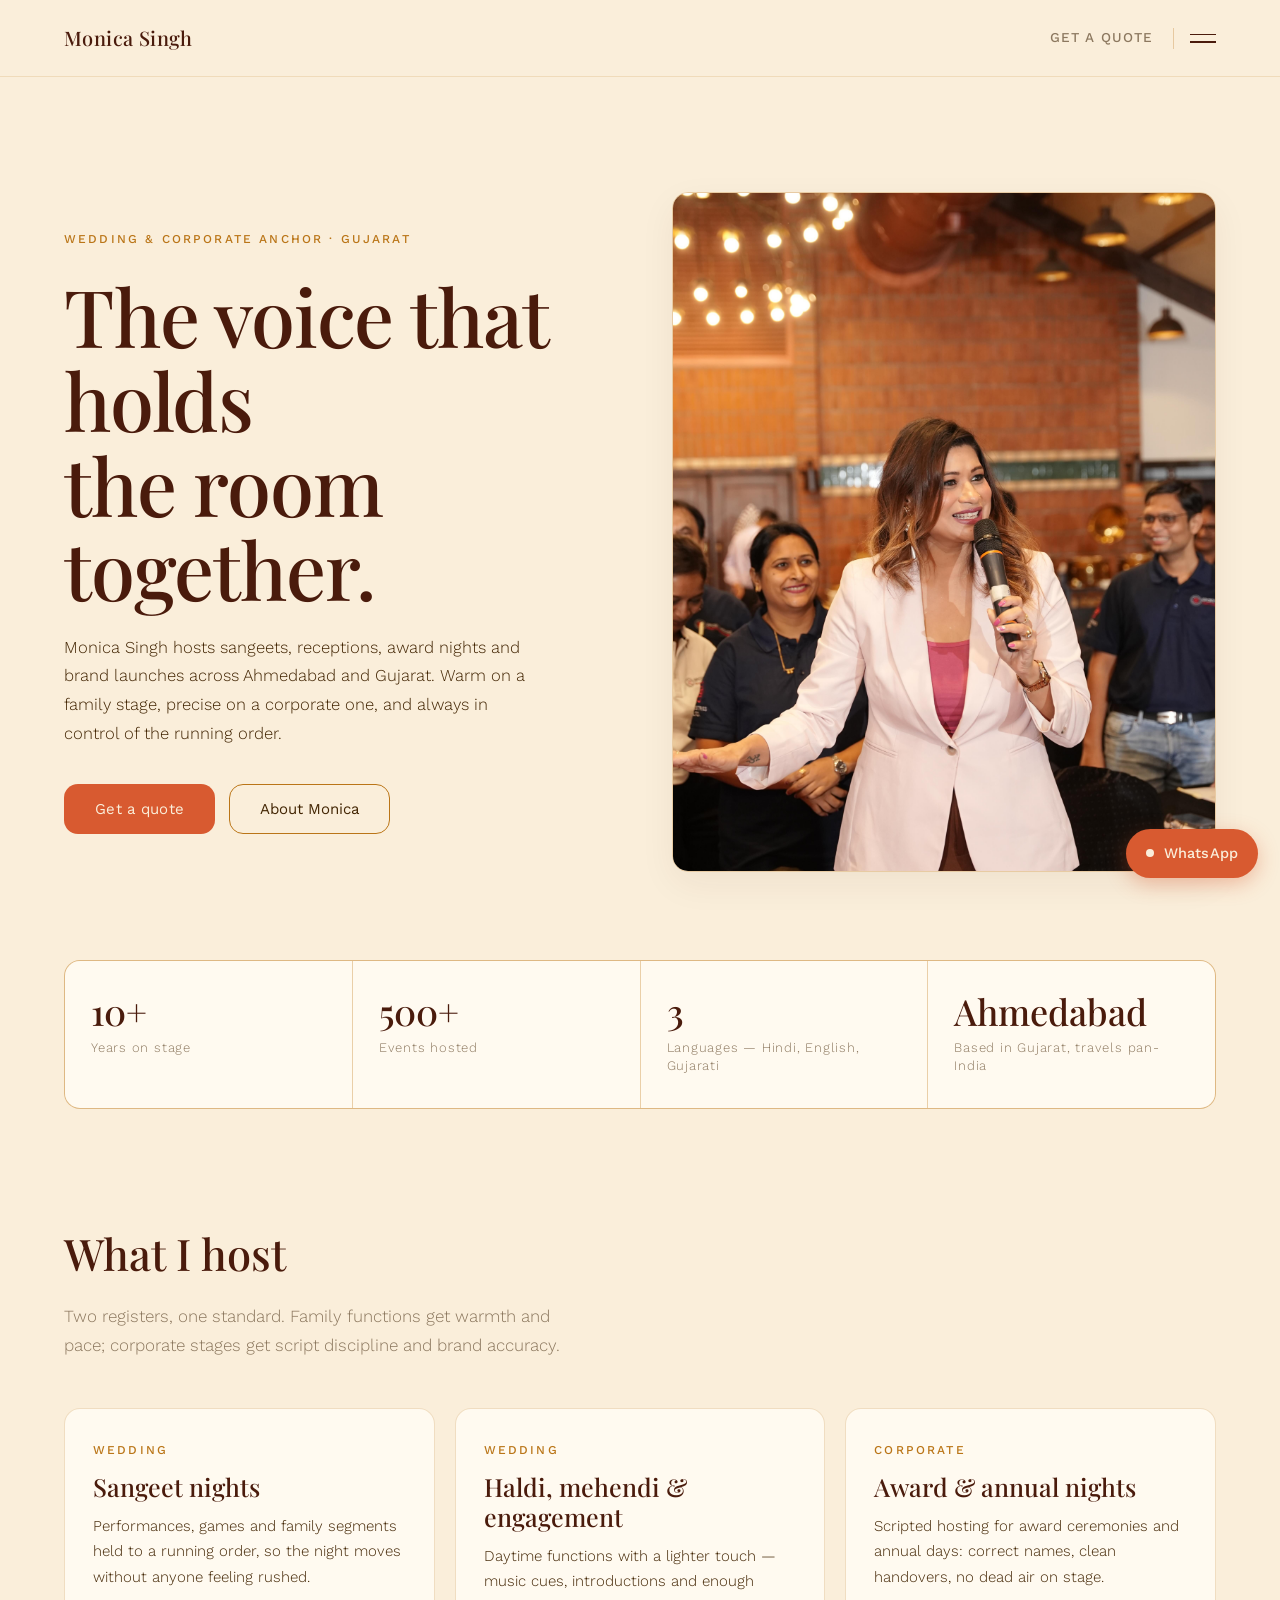
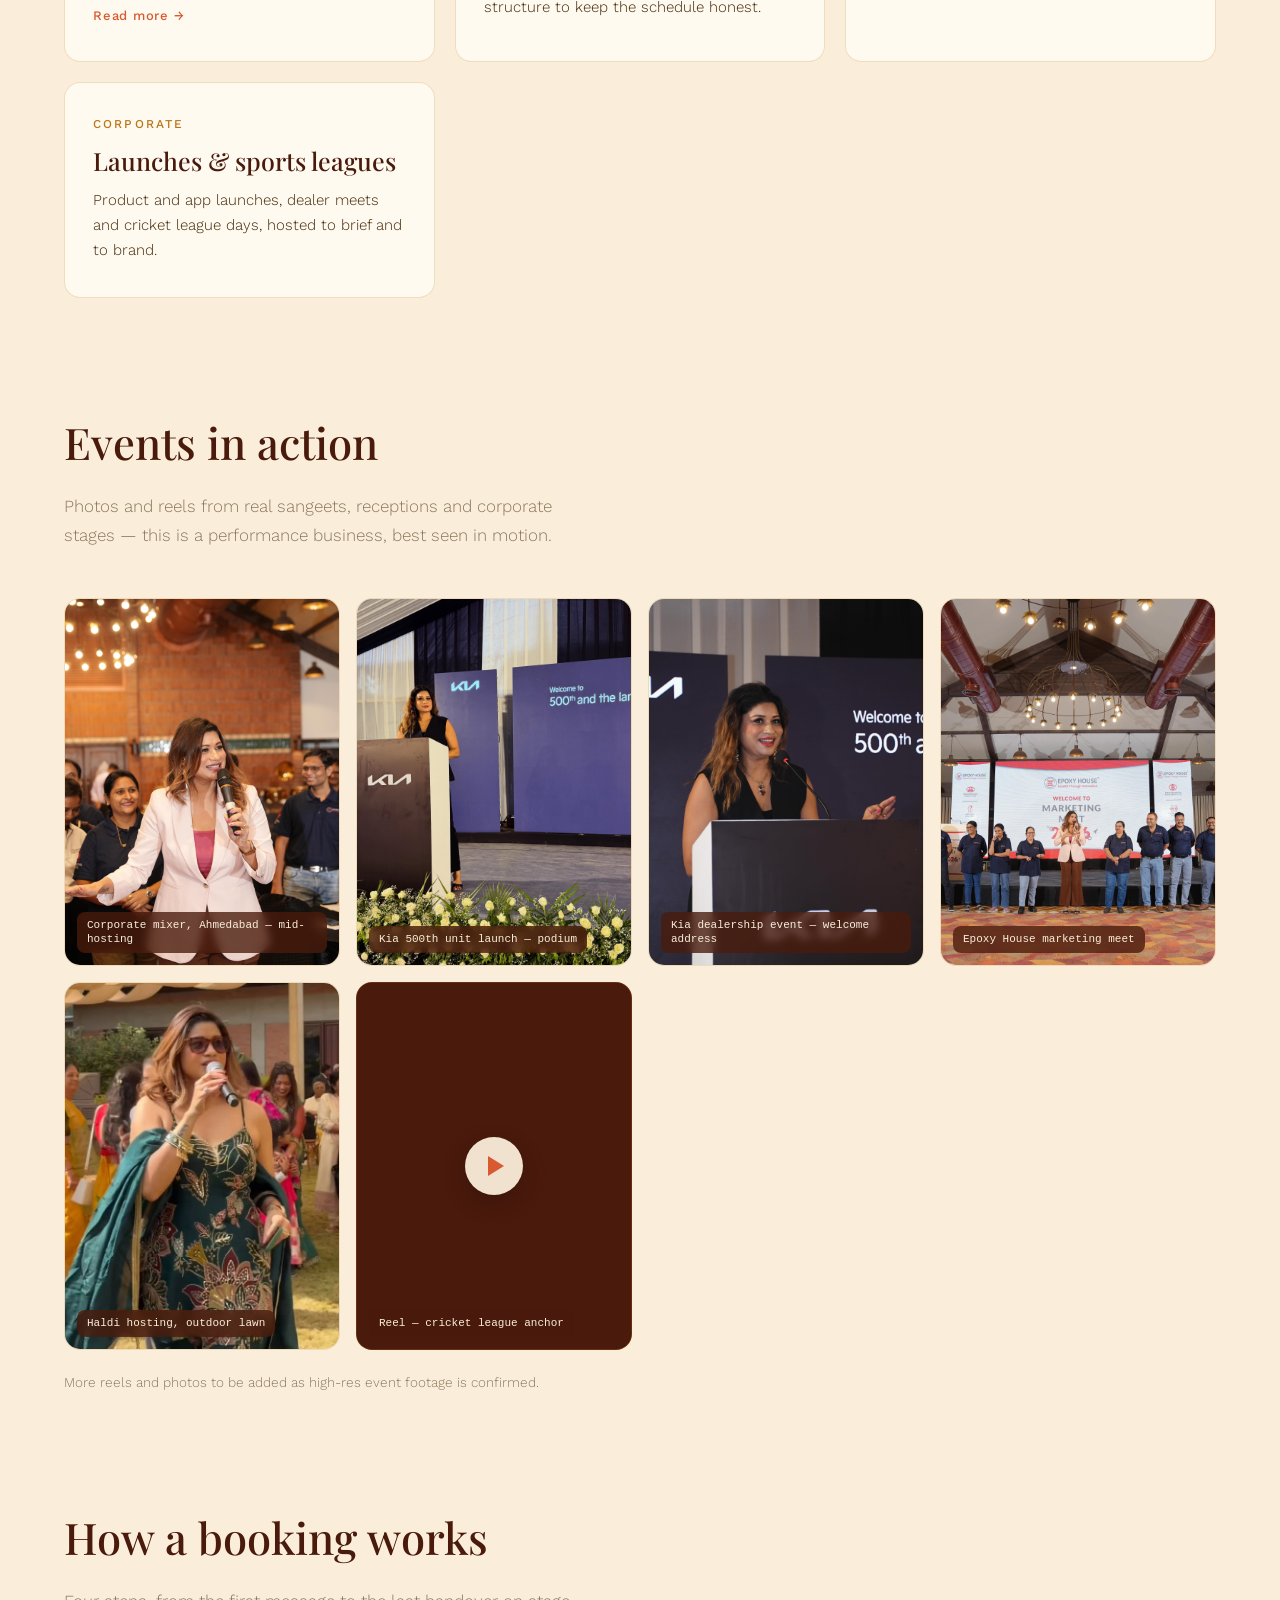
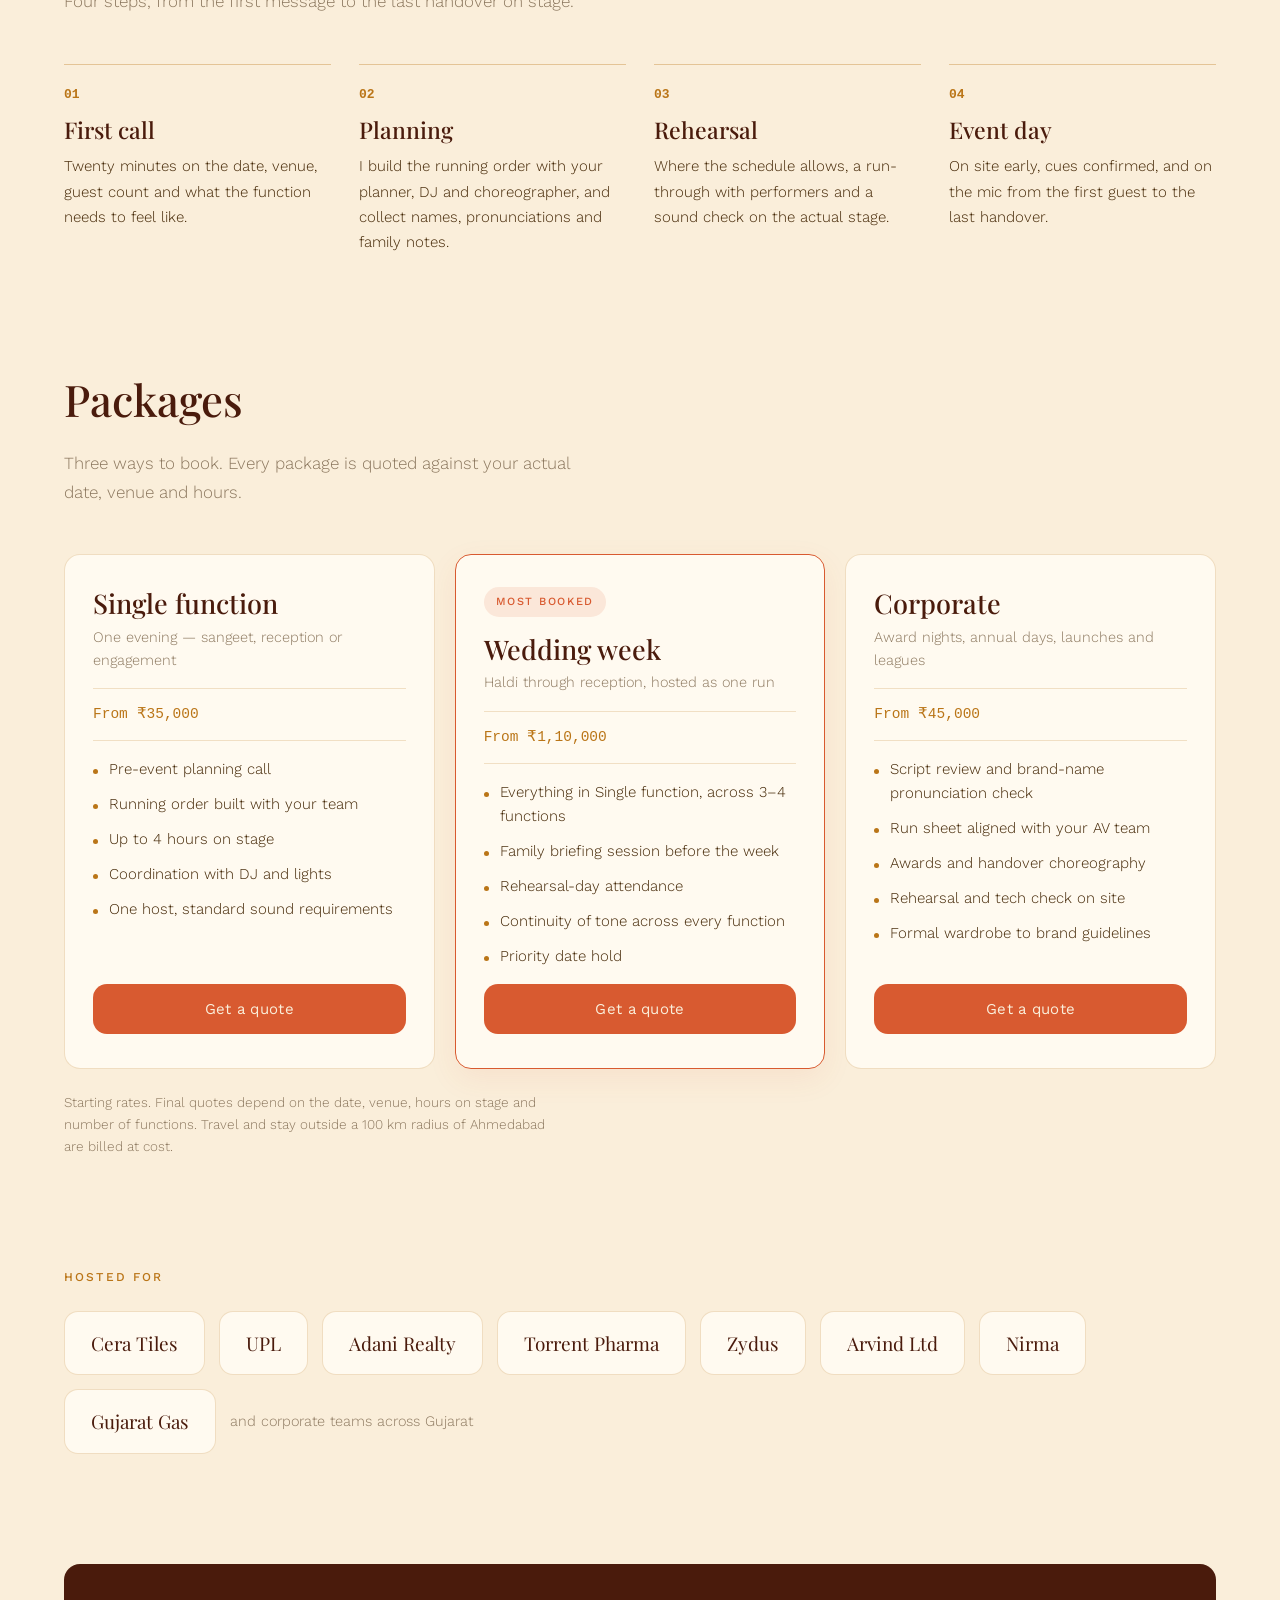
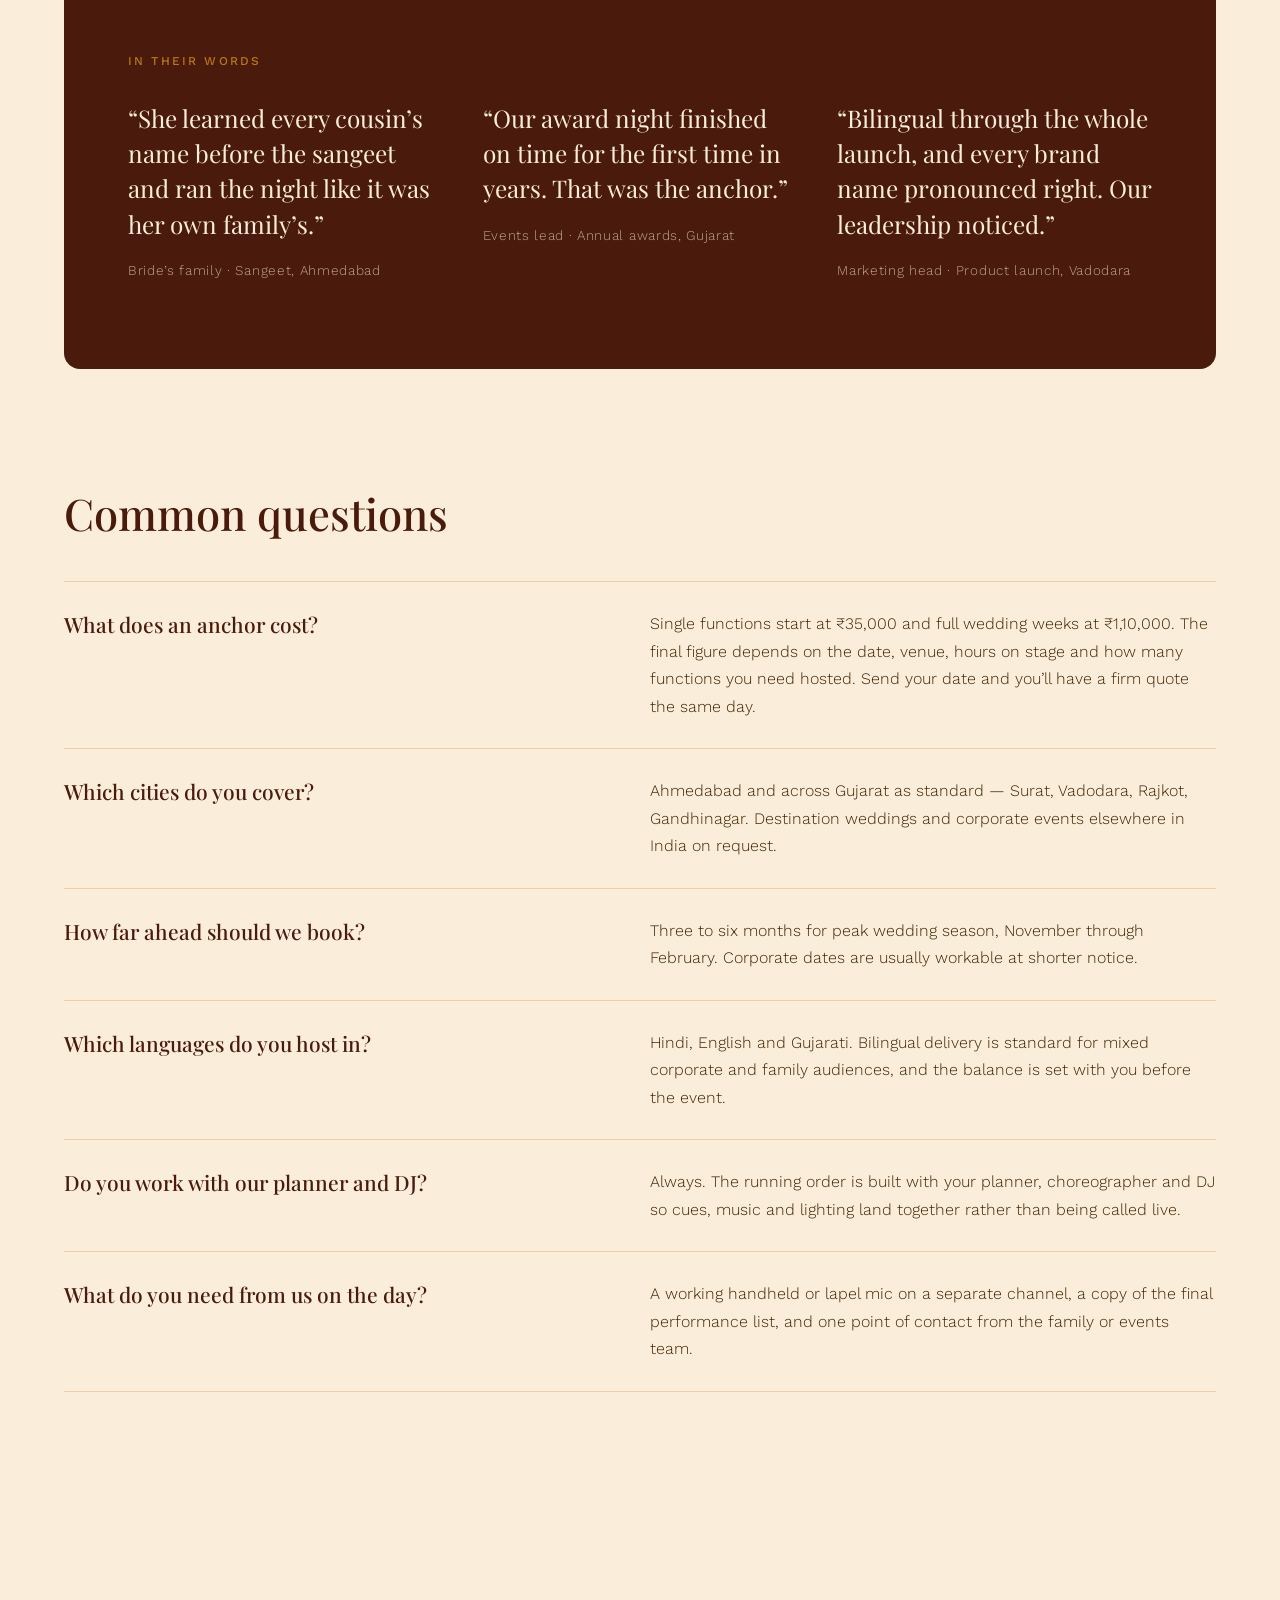
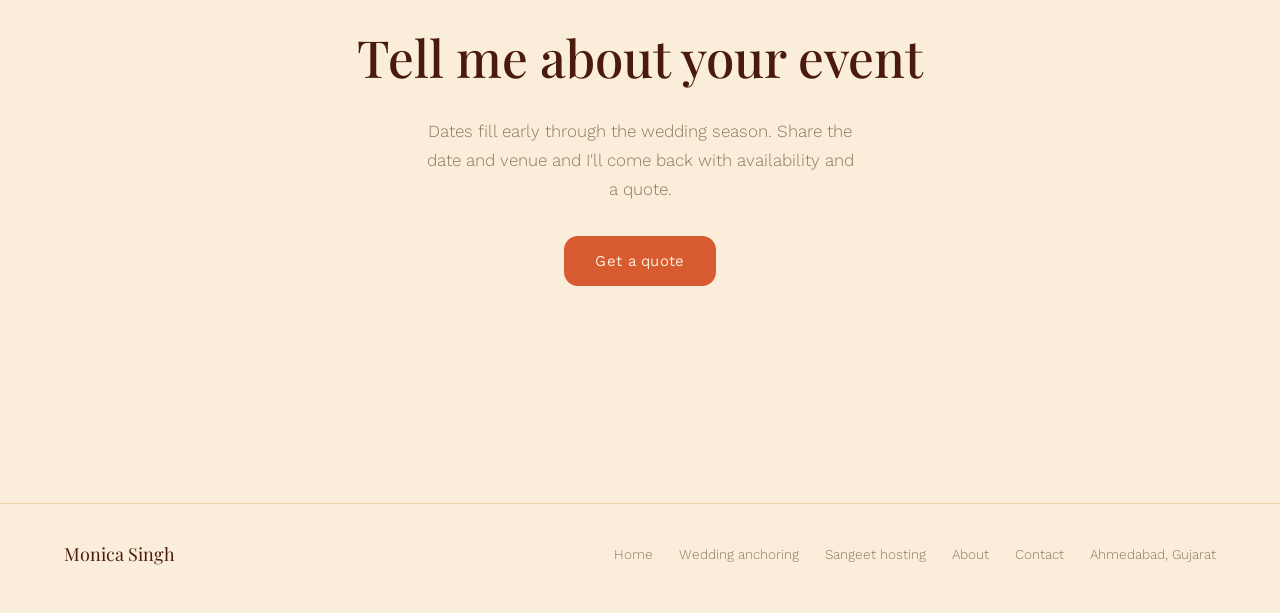
==== index.html @ 29ecf1dc "first commit" ====
<!DOCTYPE html>
<html lang="en">
<head>
  <meta charset="utf-8" />
  <meta name="viewport" content="width=device-width, initial-scale=1" />
  <title>Wedding &amp; Corporate Anchor in Ahmedabad | Monica Singh</title>
  <meta name="description" content="Book Monica Singh, a warm and confident wedding and corporate anchor in Ahmedabad. 10+ years hosting sangeets, award nights and launches across Gujarat." />
  <meta property="og:title" content="Wedding &amp; Corporate Anchor in Ahmedabad | Monica Singh" />
  <meta property="og:description" content="Sangeets, receptions, award nights and brand launches, hosted in Hindi, English and Gujarati across Gujarat." />
  <meta property="og:type" content="website" />

  <!-- Schema.org LocalBusiness JSON-LD -->
  <script type="application/ld+json">
  {
    "@context": "https://schema.org",
    "@type": "LocalBusiness",
    "name": "Monica Singh — Anchor & Emcee",
    "description": "Wedding and corporate anchor based in Ahmedabad, hosting sangeets, receptions, award nights and brand launches across Gujarat.",
    "address": {
      "@type": "PostalAddress",
      "addressLocality": "Ahmedabad",
      "addressRegion": "Gujarat",
      "addressCountry": "IN"
    },
    "areaServed": ["Ahmedabad", "Gujarat", "India"],
    "telephone": "+91-XXXXX-XXXXX",
    "email": "hello@monicasingh.in",
    "knowsLanguage": ["Hindi", "English", "Gujarati"],
    "priceRange": "₹₹"
  }
  </script>

  <!-- Google Fonts -->
  <link rel="preconnect" href="https://fonts.googleapis.com" />
  <link rel="preconnect" href="https://fonts.gstatic.com" crossorigin />
  <link href="https://fonts.googleapis.com/css2?family=Playfair+Display:ital,wght@0,400;0,500;0,600;1,400&family=Work+Sans:wght@300;400;500;600&display=swap" rel="stylesheet" />

  <!-- Stylesheet -->
  <link rel="stylesheet" href="css/style.css" />
</head>
<body>

  <!-- Sticky Header -->
  <header class="site-header" id="site-header">
    <div class="site-logo" data-navigate="home" id="nav-logo">Monica Singh</div>
    <div class="header-right">
      <div class="header-quote-btn" data-navigate="contact" id="nav-quote-btn">Get a quote</div>
      <button class="menu-toggle-btn" id="menu-toggle-btn" aria-label="Open Navigation Menu">
        <span class="menu-toggle-bar"></span>
        <span class="menu-toggle-bar"></span>
      </button>
    </div>
  </header>

  <!-- Fullscreen Navigation Menu Overlay -->
  <div class="fullscreen-menu hidden" id="fullscreen-menu" role="dialog" aria-modal="true" aria-label="Site Navigation">
    <div class="menu-top-bar">
      <div class="menu-brand">Monica Singh</div>
      <button class="menu-close-btn" id="menu-close-btn" aria-label="Close menu">Close ✕</button>
    </div>
    <nav class="menu-nav-links">
      <div class="menu-nav-item active" data-page="home" data-navigate="home" id="menu-item-home">Home</div>
      <div class="menu-nav-item" data-page="wedding" data-navigate="wedding" id="menu-item-wedding">Wedding anchoring</div>
      <div class="menu-nav-item" data-page="sangeet" data-navigate="sangeet" id="menu-item-sangeet">Sangeet hosting</div>
      <div class="menu-nav-item" data-page="about" data-navigate="about" id="menu-item-about">About</div>
      <div class="menu-nav-item" data-page="contact" data-navigate="contact" id="menu-item-contact">Get a quote</div>
    </nav>
    <div class="menu-footer-meta">
      <div>Ahmedabad, Gujarat</div>
      <div>hello@monicasingh.in</div>
      <div>+91 XXXXX XXXXX</div>
      <div>Instagram</div>
    </div>
  </div>

  <!-- MAIN VIEWS -->
  <div id="main-content">

    <!-- 1. HOME VIEW -->
    <div class="view-section active" id="view-home">
      <main>
        <!-- Hero Section -->
        <section class="hero-section">
          <div class="anim-fadeUp">
            <span class="kicker" style="margin-bottom: 24px;">Wedding &amp; corporate anchor · Gujarat</span>
            <h1 class="hero-heading">The voice that holds<br />the room together.</h1>
            <p class="hero-desc">Monica Singh hosts sangeets, receptions, award nights and brand launches across Ahmedabad and Gujarat. Warm on a family stage, precise on a corporate one, and always in control of the running order.</p>
            <div style="display: flex; flex-wrap: wrap; gap: 14px;">
              <button class="btn-primary" data-navigate="contact" id="hero-cta-quote">Get a quote</button>
              <button class="btn-secondary" data-navigate="about" id="hero-cta-about">About Monica</button>
            </div>
          </div>
          <div class="hero-image-wrapper">
            <img src="assets/hero-monica.jpg" alt="Monica Singh hosting a corporate event, microphone in hand" loading="eager" />
          </div>
        </section>

        <!-- Stats Grid -->
        <section class="stats-container" aria-label="Key Achievements">
          <div class="stat-box">
            <div class="stat-value">10+</div>
            <div class="stat-label">Years on stage</div>
          </div>
          <div class="stat-box">
            <div class="stat-value">500+</div>
            <div class="stat-label">Events hosted</div>
          </div>
          <div class="stat-box">
            <div class="stat-value">3</div>
            <div class="stat-label">Languages — Hindi, English, Gujarati</div>
          </div>
          <div class="stat-box">
            <div class="stat-value">Ahmedabad</div>
            <div class="stat-label">Based in Gujarat, travels pan-India</div>
          </div>
        </section>

        <!-- What I Host Section -->
        <section class="content-section">
          <h2 class="section-title">What I host</h2>
          <p class="section-subtitle">Two registers, one standard. Family functions get warmth and pace; corporate stages get script discipline and brand accuracy.</p>
          <div class="cards-grid">
            <div class="service-card">
              <span class="kicker">Wedding</span>
              <div class="service-card-title">Sangeet nights</div>
              <div class="service-card-body">Performances, games and family segments held to a running order, so the night moves without anyone feeling rushed.</div>
              <div class="service-readmore" data-navigate="sangeet">Read more →</div>
            </div>
            <div class="service-card">
              <span class="kicker">Wedding</span>
              <div class="service-card-title">Haldi, mehendi &amp; engagement</div>
              <div class="service-card-body">Daytime functions with a lighter touch — music cues, introductions and enough structure to keep the schedule honest.</div>
            </div>
            <div class="service-card">
              <span class="kicker">Corporate</span>
              <div class="service-card-title">Award &amp; annual nights</div>
              <div class="service-card-body">Scripted hosting for award ceremonies and annual days: correct names, clean handovers, no dead air on stage.</div>
            </div>
            <div class="service-card">
              <span class="kicker">Corporate</span>
              <div class="service-card-title">Launches &amp; sports leagues</div>
              <div class="service-card-body">Product and app launches, dealer meets and cricket league days, hosted to brief and to brand.</div>
            </div>
          </div>
        </section>

        <!-- Events in Action (Media Grid) -->
        <section class="content-section" style="padding-top: 0;">
          <h2 class="section-title">Events in action</h2>
          <p class="section-subtitle">Photos and reels from real sangeets, receptions and corporate stages — this is a performance business, best seen in motion.</p>
          <div class="media-grid">
            <div class="media-card">
              <img src="assets/hero-monica.jpg" alt="Corporate mixer, Ahmedabad — mid-hosting" loading="lazy" />
              <div class="media-caption-badge">
                <span class="caption-tag">Corporate mixer, Ahmedabad — mid-hosting</span>
              </div>
            </div>
            <div class="media-card">
              <img src="assets/kia-launch-podium.jpg" alt="Kia 500th unit launch — hosting from the podium" loading="lazy" />
              <div class="media-caption-badge">
                <span class="caption-tag">Kia 500th unit launch — podium</span>
              </div>
            </div>
            <div class="media-card">
              <img src="assets/kia-launch-closeup.jpg" alt="Kia dealership event — welcome address" loading="lazy" />
              <div class="media-caption-badge">
                <span class="caption-tag">Kia dealership event — welcome address</span>
              </div>
            </div>
            <div class="media-card">
              <img src="assets/haldi-mehendi-outdoor.jpg" alt="Epoxy House marketing meet — stage hosting" loading="lazy" />
              <div class="media-caption-badge">
                <span class="caption-tag">Epoxy House marketing meet</span>
              </div>
            </div>
            <div class="media-card">
              <img src="assets/corporate-marketing-meet.jpg" alt="Haldi hosting, outdoor lawn function" loading="lazy" />
              <div class="media-caption-badge">
                <span class="caption-tag">Haldi hosting, outdoor lawn</span>
              </div>
            </div>
            <!-- Video Reel Card -->
            <div class="video-card-container">
              <video class="video-player" playsinline preload="metadata" loop>
                <source src="assets/sports-anchor-reel.mp4" type="video/mp4" />
              </video>
              <div class="video-play-overlay" title="Play Video Reel">
                <div class="video-play-btn">
                  <div class="video-play-icon"></div>
                </div>
              </div>
              <div class="media-caption-badge">
                <span class="caption-tag">Reel — cricket league anchor</span>
              </div>
            </div>
          </div>
          <div style="margin-top: 22px; font-size: 13.5px; line-height: 1.6; color: var(--text-muted);">More reels and photos to be added as high-res event footage is confirmed.</div>
        </section>

        <!-- How a Booking Works -->
        <section class="content-section" style="padding-top: 0;">
          <h2 class="section-title">How a booking works</h2>
          <p class="section-subtitle">Four steps, from the first message to the last handover on stage.</p>
          <div class="process-grid">
            <div class="process-item">
              <div class="process-num">01</div>
              <div class="process-title">First call</div>
              <div class="process-desc">Twenty minutes on the date, venue, guest count and what the function needs to feel like.</div>
            </div>
            <div class="process-item">
              <div class="process-num">02</div>
              <div class="process-title">Planning</div>
              <div class="process-desc">I build the running order with your planner, DJ and choreographer, and collect names, pronunciations and family notes.</div>
            </div>
            <div class="process-item">
              <div class="process-num">03</div>
              <div class="process-title">Rehearsal</div>
              <div class="process-desc">Where the schedule allows, a run-through with performers and a sound check on the actual stage.</div>
            </div>
            <div class="process-item">
              <div class="process-num">04</div>
              <div class="process-title">Event day</div>
              <div class="process-desc">On site early, cues confirmed, and on the mic from the first guest to the last handover.</div>
            </div>
          </div>
        </section>

        <!-- Packages -->
        <section class="content-section" style="padding-top: 0;">
          <h2 class="section-title">Packages</h2>
          <p class="section-subtitle">Three ways to book. Every package is quoted against your actual date, venue and hours.</p>
          <div class="packages-grid">
            <!-- Package 1 -->
            <div class="package-card">
              <div>
                <div class="package-name">Single function</div>
                <div class="package-for">One evening — sangeet, reception or engagement</div>
              </div>
              <div class="package-price">From ₹35,000</div>
              <div class="package-items-list">
                <div class="package-item-row"><span class="package-dot"></span><span>Pre-event planning call</span></div>
                <div class="package-item-row"><span class="package-dot"></span><span>Running order built with your team</span></div>
                <div class="package-item-row"><span class="package-dot"></span><span>Up to 4 hours on stage</span></div>
                <div class="package-item-row"><span class="package-dot"></span><span>Coordination with DJ and lights</span></div>
                <div class="package-item-row"><span class="package-dot"></span><span>One host, standard sound requirements</span></div>
              </div>
              <button class="btn-primary" data-navigate="contact" style="width: 100%;">Get a quote</button>
            </div>

            <!-- Package 2 (Featured) -->
            <div class="package-card featured-card">
              <span class="featured-badge">Most booked</span>
              <div>
                <div class="package-name">Wedding week</div>
                <div class="package-for">Haldi through reception, hosted as one run</div>
              </div>
              <div class="package-price">From ₹1,10,000</div>
              <div class="package-items-list">
                <div class="package-item-row"><span class="package-dot"></span><span>Everything in Single function, across 3–4 functions</span></div>
                <div class="package-item-row"><span class="package-dot"></span><span>Family briefing session before the week</span></div>
                <div class="package-item-row"><span class="package-dot"></span><span>Rehearsal-day attendance</span></div>
                <div class="package-item-row"><span class="package-dot"></span><span>Continuity of tone across every function</span></div>
                <div class="package-item-row"><span class="package-dot"></span><span>Priority date hold</span></div>
              </div>
              <button class="btn-primary" data-navigate="contact" style="width: 100%;">Get a quote</button>
            </div>

            <!-- Package 3 -->
            <div class="package-card">
              <div>
                <div class="package-name">Corporate</div>
                <div class="package-for">Award nights, annual days, launches and leagues</div>
              </div>
              <div class="package-price">From ₹45,000</div>
              <div class="package-items-list">
                <div class="package-item-row"><span class="package-dot"></span><span>Script review and brand-name pronunciation check</span></div>
                <div class="package-item-row"><span class="package-dot"></span><span>Run sheet aligned with your AV team</span></div>
                <div class="package-item-row"><span class="package-dot"></span><span>Awards and handover choreography</span></div>
                <div class="package-item-row"><span class="package-dot"></span><span>Rehearsal and tech check on site</span></div>
                <div class="package-item-row"><span class="package-dot"></span><span>Formal wardrobe to brand guidelines</span></div>
              </div>
              <button class="btn-primary" data-navigate="contact" style="width: 100%;">Get a quote</button>
            </div>
          </div>
          <div class="package-footer-note">Starting rates. Final quotes depend on the date, venue, hours on stage and number of functions. Travel and stay outside a 100 km radius of Ahmedabad are billed at cost.</div>
        </section>

        <!-- Hosted For Chips -->
        <section class="content-section" style="padding-top: 0;">
          <span class="kicker" style="margin-bottom: 24px;">Hosted for</span>
          <div class="clients-wrapper">
            <div class="client-chip">Cera Tiles</div>
            <div class="client-chip">UPL</div>
            <div class="client-chip">Adani Realty</div>
            <div class="client-chip">Torrent Pharma</div>
            <div class="client-chip">Zydus</div>
            <div class="client-chip">Arvind Ltd</div>
            <div class="client-chip">Nirma</div>
            <div class="client-chip">Gujarat Gas</div>
            <div class="clients-more-text">and corporate teams across Gujarat</div>
          </div>
        </section>

        <!-- In Their Words Testimonials -->
        <section class="testimonials-dark-banner">
          <span class="kicker" style="margin-bottom: 30px;">In their words</span>
          <div class="quotes-grid">
            <div>
              <div class="quote-item-text">“She learned every cousin’s name before the sangeet and ran the night like it was her own family’s.”</div>
              <div class="quote-item-who">Bride’s family · Sangeet, Ahmedabad</div>
            </div>
            <div>
              <div class="quote-item-text">“Our award night finished on time for the first time in years. That was the anchor.”</div>
              <div class="quote-item-who">Events lead · Annual awards, Gujarat</div>
            </div>
            <div>
              <div class="quote-item-text">“Bilingual through the whole launch, and every brand name pronounced right. Our leadership noticed.”</div>
              <div class="quote-item-who">Marketing head · Product launch, Vadodara</div>
            </div>
          </div>
        </section>

        <!-- Common Questions FAQs -->
        <section class="content-section">
          <h2 class="section-title" style="margin-bottom: 32px;">Common questions</h2>
          <div class="faqs-container">
            <div class="faq-row">
              <h3 class="faq-question">What does an anchor cost?</h3>
              <p class="faq-answer">Single functions start at ₹35,000 and full wedding weeks at ₹1,10,000. The final figure depends on the date, venue, hours on stage and how many functions you need hosted. Send your date and you’ll have a firm quote the same day.</p>
            </div>
            <div class="faq-row">
              <h3 class="faq-question">Which cities do you cover?</h3>
              <p class="faq-answer">Ahmedabad and across Gujarat as standard — Surat, Vadodara, Rajkot, Gandhinagar. Destination weddings and corporate events elsewhere in India on request.</p>
            </div>
            <div class="faq-row">
              <h3 class="faq-question">How far ahead should we book?</h3>
              <p class="faq-answer">Three to six months for peak wedding season, November through February. Corporate dates are usually workable at shorter notice.</p>
            </div>
            <div class="faq-row">
              <h3 class="faq-question">Which languages do you host in?</h3>
              <p class="faq-answer">Hindi, English and Gujarati. Bilingual delivery is standard for mixed corporate and family audiences, and the balance is set with you before the event.</p>
            </div>
            <div class="faq-row">
              <h3 class="faq-question">Do you work with our planner and DJ?</h3>
              <p class="faq-answer">Always. The running order is built with your planner, choreographer and DJ so cues, music and lighting land together rather than being called live.</p>
            </div>
            <div class="faq-row">
              <h3 class="faq-question">What do you need from us on the day?</h3>
              <p class="faq-answer">A working handheld or lapel mic on a separate channel, a copy of the final performance list, and one point of contact from the family or events team.</p>
            </div>
          </div>
        </section>

        <!-- Bottom CTA -->
        <section class="bottom-cta-banner">
          <h2 class="bottom-cta-title">Tell me about your event</h2>
          <p class="bottom-cta-desc">Dates fill early through the wedding season. Share the date and venue and I'll come back with availability and a quote.</p>
          <button class="btn-primary" data-navigate="contact" id="home-bottom-quote-btn">Get a quote</button>
        </section>
      </main>
    </div>

    <!-- 2. WEDDING HUB VIEW -->
    <div class="view-section" id="view-wedding">
      <main style="padding: clamp(56px, 8vw, 110px) clamp(20px, 5vw, 64px) 0;">
        <span class="kicker" style="margin-bottom: 24px;">Wedding anchoring</span>
        <h1 class="hero-heading" style="margin-bottom: 24px; max-width: 17ch;">Wedding anchor in Ahmedabad — Monica Singh</h1>
        <p style="max-width: 56ch; font-size: 17.5px; line-height: 1.75; color: var(--text-dark); margin: 0 0 clamp(44px, 6vw, 72px);">Every function in a Gujarati wedding asks something different from its host. A sangeet needs pace and performance management; a haldi needs warmth and a light hand; an engagement needs the family speeches to land. I host all of them, and I plan each one with the family rather than from a template.</p>
        
        <div class="cards-grid">
          <div class="service-card" data-navigate="sangeet" style="cursor: pointer;">
            <div class="service-card-title">Sangeet hosting</div>
            <div class="service-card-body">The big performance night — family acts, games and a running order that holds.</div>
            <div class="service-readmore">Read more →</div>
          </div>
          <div class="service-card">
            <div class="service-card-title">Haldi &amp; mehendi hosting</div>
            <div class="service-card-body">Daytime functions, lighter structure, music cues and introductions.</div>
          </div>
          <div class="service-card">
            <div class="service-card-title">Engagement ceremony</div>
            <div class="service-card-body">Ring exchange, family speeches and the toast, kept on time.</div>
          </div>
          <div class="service-card">
            <div class="service-card-title">Reception hosting</div>
            <div class="service-card-body">Introductions, cake, first dance and vendor handovers.</div>
          </div>
        </div>

        <section style="padding: clamp(64px, 9vw, 110px) 0 0; text-align: center;">
          <h2 class="section-title" style="font-size: clamp(28px, 3.6vw, 46px); margin-bottom: 16px;">Planning a wedding week?</h2>
          <p style="max-width: 44ch; margin: 0 auto 30px; font-size: 17px; line-height: 1.7; color: var(--text-muted);">Tell me the dates and functions and I'll quote for the whole run rather than one night at a time.</p>
          <button class="btn-primary" data-navigate="contact">Get a quote</button>
        </section>
      </main>
    </div>

    <!-- 3. SANGEET MONEY PAGE VIEW -->
    <div class="view-section" id="view-sangeet">
      <main style="padding: clamp(56px, 8vw, 100px) clamp(20px, 5vw, 64px) 0;">
        <div class="breadcrumb-nav">
          <div class="breadcrumb-link" data-navigate="wedding">Wedding anchoring</div>
          <div>/</div>
          <div style="color: var(--text-dark);">Sangeet hosting, Ahmedabad</div>
        </div>

        <div style="display: grid; grid-template-columns: repeat(auto-fit, minmax(320px, 1fr)); gap: clamp(32px, 5vw, 72px); align-items: center;">
          <div>
            <h1 class="hero-heading" style="margin: 0 0 22px; max-width: 16ch;">Sangeet anchor in Ahmedabad — Monica Singh</h1>
            <p style="max-width: 48ch; font-size: 17.5px; line-height: 1.75; color: var(--text-dark); margin: 0 0 32px;">The sangeet is the night your family has been rehearsing for. I keep it moving — performances on cue, everyone introduced properly, and the energy in the room held from the first act to the last.</p>
            <div style="display: flex; flex-wrap: wrap; gap: 14px;">
              <button class="btn-primary" data-navigate="contact">Get a quote</button>
              <a href="https://wa.me/91XXXXXXXXXX?text=Hi%20Monica%2C%20I%27d%20like%20to%20check%20your%20availability" target="_blank" rel="noopener" class="btn-secondary">WhatsApp me</a>
            </div>
          </div>
          <div class="hero-image-wrapper" style="aspect-ratio: 4 / 3;">
            <img src="assets/corporate-marketing-meet.jpg" alt="Monica Singh hosting sangeet Ahmedabad 2026" loading="eager" />
          </div>
        </div>

        <!-- Why Sangeet Needs Host & How I Host -->
        <section style="padding: clamp(56px, 8vw, 100px) 0 0; display: grid; grid-template-columns: repeat(auto-fit, minmax(300px, 1fr)); gap: clamp(32px, 5vw, 64px);">
          <div>
            <h2 class="section-title" style="font-size: clamp(26px, 3.2vw, 38px); margin-bottom: 18px;">Why a sangeet needs its own host</h2>
            <div style="display: flex; flex-direction: column; gap: 18px; font-size: 16.5px; line-height: 1.75; color: var(--text-dark); max-width: 54ch;">
              <p style="margin: 0;">A sangeet is the hardest function of the week to run. There are eight to fifteen performances, half of them rehearsed the night before, a DJ working from a different list, and two families who both want the floor. Without someone holding the order, the night runs an hour long and the last acts perform to a half-empty room.</p>
              <p style="margin: 0;">A dedicated anchor fixes that. I take the performance list before the day, sequence it so the energy builds instead of sagging, and keep every changeover short enough that nobody sits down. When something slips — a costume change, a late uncle, a dance that doubles in length — the room never finds out.</p>
            </div>
          </div>
          <div>
            <h2 class="section-title" style="font-size: clamp(26px, 3.2vw, 38px); margin-bottom: 18px;">How I host</h2>
            <div style="display: flex; flex-direction: column; gap: 18px; font-size: 16.5px; line-height: 1.75; color: var(--text-dark); max-width: 54ch;">
              <p style="margin: 0;">Warm, confident, and never at anyone's expense. I learn the names before I arrive — the cousins, the chachas, the couple's story — so introductions sound like they come from inside the family rather than off a script.</p>
              <p style="margin: 0;">I read the room continuously. When the grandparents are enjoying a slow number I let it breathe. When the floor is ready to open, I open it. And when the family wants the mic, I hand it over and step back, which is a skill more anchors should practise.</p>
            </div>
          </div>
        </section>

        <!-- What's Included -->
        <section style="padding: clamp(56px, 8vw, 100px) 0 0;">
          <h2 class="section-title" style="font-size: clamp(26px, 3.2vw, 38px); margin-bottom: 28px;">What's included</h2>
          <div class="included-grid">
            <div class="included-box">Pre-event call with the family to learn names, order and in-jokes</div>
            <div class="included-box">Running order built with your choreographer and DJ</div>
            <div class="included-box">Full anchoring through performances, games and family segments</div>
            <div class="included-box">Audience games and interactive segments on request</div>
            <div class="included-box">Coordination with the DJ, lights and photo team through the night</div>
            <div class="included-box">Hosting in Hindi, English and Gujarati</div>
          </div>
        </section>

        <!-- Real Sangeets Hosted Gallery -->
        <section style="padding: clamp(56px, 8vw, 100px) 0 0;">
          <h2 class="section-title" style="font-size: clamp(26px, 3.2vw, 38px); margin-bottom: 28px;">Real sangeets hosted</h2>
          <div class="media-grid">
            <div class="media-card">
              <img src="assets/haldi-mehendi-outdoor.jpg" alt="Outdoor lawn function — sangeet season" loading="lazy" />
              <div class="media-caption-badge">
                <span class="caption-tag">Outdoor lawn function — sangeet season</span>
              </div>
            </div>
            <div class="media-card">
              <img src="assets/hero-monica.jpg" alt="Stage hosting, mic in hand" loading="lazy" />
              <div class="media-caption-badge">
                <span class="caption-tag">Stage hosting, mic in hand</span>
              </div>
            </div>
            <div class="media-card">
              <img src="assets/kia-launch-podium.jpg" alt="Podium hosting — corporate style, family stage" loading="lazy" />
              <div class="media-caption-badge">
                <span class="caption-tag">Podium hosting — corporate style, family stage</span>
              </div>
            </div>
          </div>
        </section>

        <!-- Sangeet Testimonials Banner -->
        <section class="testimonials-dark-banner" style="margin-left: 0; margin-right: 0; margin-top: clamp(56px, 8vw, 100px);">
          <span class="kicker" style="margin-bottom: 26px;">Client testimonials</span>
          <div class="quotes-grid">
            <div>
              <div class="quote-item-text">“She learned every cousin’s name before the sangeet and ran the night like it was her own family’s.”</div>
              <div class="quote-item-who">Bride’s family · Sangeet, Ahmedabad</div>
            </div>
            <div>
              <div class="quote-item-text">“Our award night finished on time for the first time in years. That was the anchor.”</div>
              <div class="quote-item-who">Events lead · Annual awards, Gujarat</div>
            </div>
          </div>
        </section>

        <!-- Sangeet FAQs -->
        <section style="padding: clamp(56px, 8vw, 100px) 0 0;">
          <h2 class="section-title" style="font-size: clamp(26px, 3.2vw, 38px); margin-bottom: 28px;">FAQs</h2>
          <div class="faqs-container">
            <div class="faq-row">
              <h3 class="faq-question">How much does a sangeet anchor cost in Ahmedabad?</h3>
              <p class="faq-answer">Sangeet hosting starts at ₹35,000 for a single evening. The final figure depends on the date, venue, hours on stage and whether you need rehearsal-day attendance. Send your date and you’ll have a quote the same day.</p>
            </div>
            <div class="faq-row">
              <h3 class="faq-question">How far do you travel?</h3>
              <p class="faq-answer">Ahmedabad and across Gujarat as standard, and pan-India for destination weddings. Travel and stay are billed at cost beyond 100 km from Ahmedabad.</p>
            </div>
            <div class="faq-row">
              <h3 class="faq-question">How early should we book?</h3>
              <p class="faq-answer">Peak season dates in Gujarat go three to six months out. Off-season, a few weeks is usually enough.</p>
            </div>
            <div class="faq-row">
              <h3 class="faq-question">Do you rehearse with the performers?</h3>
              <p class="faq-answer">Yes, where the schedule allows. A rehearsal-day run-through is the single biggest difference between a sangeet that drags and one that moves.</p>
            </div>
          </div>
        </section>

        <!-- Check Your Date CTA -->
        <section style="padding: clamp(56px, 8vw, 100px) 0 0; display: flex; flex-wrap: wrap; gap: 26px; align-items: center; justify-content: space-between;">
          <div>
            <h2 class="section-title" style="font-size: clamp(26px, 3.4vw, 42px); margin-bottom: 12px;">Check your date</h2>
            <p style="margin: 0; font-size: 16.5px; color: var(--text-muted); max-width: 42ch; line-height: 1.7;">Send the date and venue on WhatsApp for the fastest reply, or use the quote form.</p>
          </div>
          <div style="display: flex; flex-wrap: wrap; gap: 14px;">
            <a href="https://wa.me/91XXXXXXXXXX?text=Hi%20Monica%2C%20I%27d%20like%20to%20check%20your%20availability" target="_blank" rel="noopener" class="btn-primary">WhatsApp me</a>
            <button class="btn-secondary" data-navigate="contact">Quote form</button>
          </div>
        </section>

        <!-- Also See Links -->
        <section style="padding: clamp(48px, 7vw, 84px) 0 0; display: flex; flex-wrap: wrap; gap: 14px 28px; align-items: center; font-size: 14.5px; color: var(--text-muted);">
          <span class="kicker">Also see</span>
          <div style="cursor: pointer;" data-navigate="wedding">Wedding anchoring</div>
          <div style="cursor: pointer;" data-navigate="about">About Monica</div>
          <div style="cursor: pointer;" data-navigate="contact">Contact</div>
        </section>
      </main>
    </div>

    <!-- 4. ABOUT VIEW -->
    <div class="view-section" id="view-about">
      <main style="padding: clamp(56px, 8vw, 110px) clamp(20px, 5vw, 64px) 0;">
        <span class="kicker" style="margin-bottom: 24px;">About</span>
        <h1 class="hero-heading" style="margin-bottom: clamp(40px, 6vw, 72px); max-width: 18ch;">Hosting is listening first, speaking second.</h1>
        <div class="about-grid">
          <div class="about-sticky-image">
            <img src="assets/kia-launch-closeup.jpg" alt="Monica Singh smiling on stage at a Kia corporate event" loading="eager" />
          </div>
          <div class="about-bio-text">
            <p style="margin: 0;">I've spent over ten years on stages across Gujarat, from sangeet nights in family farmhouses to award ceremonies for Cera Tiles and UPL. The job looks like talking. It's mostly reading a room — knowing when a family wants the floor, when a CEO needs the clock respected, and when the best thing an anchor can do is step back.</p>
            <p style="margin: 0;">Weddings are personal work. I meet the families before the function, learn the names and the in-jokes, and build the flow around the people who matter that night rather than a template script. Corporate events are the same instinct applied to a run sheet: brand names pronounced correctly, awards handed out cleanly, and a stage that never goes quiet.</p>
            <p style="margin: 0;">Outside the mic I'm a fitness regular, an unrepentant food person, and an equalist — that last one shows up on stage whether or not anyone asks. I don't host jokes at anyone's expense. Warmth carries a room further than punchlines.</p>
            <p style="margin: 0;">I host in Hindi, English and Gujarati, switching between them as the room needs rather than sticking to a fixed script. Ahmedabad is home; I travel across Gujarat as standard and pan-India for destination weddings and corporate events.</p>
            <div class="facts-grid">
              <div>
                <span class="kicker" style="margin-bottom: 8px;">Based in</span>
                <div style="font-size: 15.5px; color: var(--text-dark); line-height: 1.5;">Ahmedabad, Gujarat</div>
              </div>
              <div>
                <span class="kicker" style="margin-bottom: 8px;">Travels</span>
                <div style="font-size: 15.5px; color: var(--text-dark); line-height: 1.5;">Across Gujarat and pan-India</div>
              </div>
              <div>
                <span class="kicker" style="margin-bottom: 8px;">Languages</span>
                <div style="font-size: 15.5px; color: var(--text-dark); line-height: 1.5;">Hindi, English, Gujarati</div>
              </div>
              <div>
                <span class="kicker" style="margin-bottom: 8px;">Brands hosted</span>
                <div style="font-size: 15.5px; color: var(--text-dark); line-height: 1.5;">Cera Tiles, UPL and more</div>
              </div>
            </div>
          </div>
        </div>
        <section style="padding: clamp(64px, 9vw, 120px) 0; text-align: center;">
          <button class="btn-primary" data-navigate="contact">Check my availability</button>
        </section>
      </main>
    </div>

    <!-- 5. CONTACT VIEW -->
    <div class="view-section" id="view-contact">
      <main class="contact-layout">
        <div>
          <span class="kicker" style="margin-bottom: 24px;">Get a quote</span>
          <h1 class="hero-heading" style="margin-bottom: 22px; max-width: 14ch;">Let's talk about your date.</h1>
          <p style="max-width: 44ch; font-size: 17px; line-height: 1.72; color: var(--text-dark); margin: 0 0 34px;">Send the date, venue and type of function. I'll reply within a day with availability and a quote.</p>
          <a href="https://wa.me/91XXXXXXXXXX?text=Hi%20Monica%2C%20I%27d%20like%20to%20check%20your%20availability" target="_blank" rel="noopener" class="contact-whatsapp-btn">
            <span class="indicator-dot"></span>
            Message on WhatsApp
          </a>
          <div class="contact-meta-list">
            <div class="contact-meta-row">
              <div class="contact-meta-label">Email</div>
              <div class="contact-meta-val">hello@monicasingh.in</div>
            </div>
            <div class="contact-meta-row">
              <div class="contact-meta-label">Phone</div>
              <div class="contact-meta-val">+91 XXXXX XXXXX</div>
            </div>
            <div class="contact-meta-row">
              <div class="contact-meta-label">Based in</div>
              <div class="contact-meta-val">Ahmedabad, Gujarat</div>
            </div>
            <div class="contact-meta-row">
              <div class="contact-meta-label">Response</div>
              <div class="contact-meta-val">Within one working day</div>
            </div>
          </div>
        </div>

        <div class="contact-form-card">
          <!-- Interactive Form -->
          <form id="quote-form" autocomplete="on">
            <div class="form-group">
              <label class="form-label" for="field-name">Name</label>
              <input class="form-input" type="text" id="field-name" name="name" placeholder="Your name" required />
            </div>
            <div class="form-group">
              <label class="form-label" for="field-phone">Phone</label>
              <input class="form-input" type="tel" id="field-phone" name="phone" placeholder="+91" required />
            </div>
            <div class="form-group">
              <label class="form-label" for="field-event-type">Event type</label>
              <input class="form-input" type="text" id="field-event-type" name="eventType" placeholder="Sangeet, award night, launch…" required />
            </div>
            <div class="form-group">
              <label class="form-label" for="field-event-date">Event date</label>
              <input class="form-input" type="text" id="field-event-date" name="eventDate" placeholder="DD / MM / YYYY" required />
            </div>
            <div class="form-group">
              <label class="form-label" for="field-venue">Venue or city</label>
              <input class="form-input" type="text" id="field-venue" name="venue" placeholder="Ahmedabad" required />
            </div>
            <div class="form-group">
              <label class="form-label" for="field-message">Anything else</label>
              <textarea class="form-textarea" id="field-message" name="message" rows="4" placeholder="Guest count, languages, timings"></textarea>
            </div>
            <button type="submit" class="btn-primary" style="width: 100%;" id="btn-submit-enquiry">Send enquiry</button>
            <div style="font-size: 13px; color: var(--text-muted); line-height: 1.6; margin-top: 14px; text-align: center;">You'll get a reply within one working day, with availability and a firm quote.</div>
          </form>

          <!-- Success State -->
          <div class="form-success-box" id="form-success-box" style="display: none;">
            <div class="form-success-title">Thank you.</div>
            <div class="form-success-msg">Your enquiry is in. I'll come back within a day.</div>
            <button class="btn-secondary" id="reset-form-btn" style="margin-top: 24px;">Send another enquiry</button>
          </div>
        </div>
      </main>
    </div>

  </div>

  <!-- Global Footer -->
  <footer class="site-footer">
    <div class="footer-brand" data-navigate="home" style="cursor: pointer;">Monica Singh</div>
    <div class="footer-nav-links">
      <div class="footer-link" data-navigate="home">Home</div>
      <div class="footer-link" data-navigate="wedding">Wedding anchoring</div>
      <div class="footer-link" data-navigate="sangeet">Sangeet hosting</div>
      <div class="footer-link" data-navigate="about">About</div>
      <div class="footer-link" data-navigate="contact">Contact</div>
      <div>Ahmedabad, Gujarat</div>
    </div>
  </footer>

  <!-- Floating WhatsApp Pill Button -->
  <a href="https://wa.me/91XXXXXXXXXX?text=Hi%20Monica%2C%20I%27d%20like%20to%20check%20your%20availability" target="_blank" rel="noopener" class="floating-whatsapp" aria-label="Chat on WhatsApp">
    <span class="floating-whatsapp-dot"></span>
    WhatsApp
  </a>

  <!-- Application Script -->
  <script src="js/app.js"></script>
</body>
</html>
---- css/style.css ----
/* ==========================================================================
   Monica Singh — Anchor & Emcee Portfolio Design System
   Exact match to Claude Design prototype
   ========================================================================== */

:root {
  /* Color Palette */
  --bg-primary: #FAEEDA;
  --bg-card: #FFFAF0;
  --bg-dark: #4A1B0C;
  --bg-dark-hover: #371408;
  --text-dark: #412402;
  --text-heading: #4A1B0C;
  --text-muted: #8C785F;
  --text-light: #FAEEDA;
  --accent-terracotta: #D85A30;
  --accent-terracotta-hover: #b8431c;
  --accent-gold: #BA7517;
  --border-gold-subtle: rgba(186, 117, 23, 0.22);
  --border-gold-medium: rgba(186, 117, 23, 0.28);
  --border-gold-strong: rgba(186, 117, 23, 0.35);
  --border-header: rgba(186, 117, 23, 0.16);

  /* Typography */
  --font-serif: 'Playfair Display', Georgia, serif;
  --font-sans: 'Work Sans', system-ui, -apple-system, BlinkMacSystemFont, 'Segoe UI', Roboto, sans-serif;
  --font-mono: ui-monospace, Menlo, Monaco, Consolas, 'Liberation Mono', 'Courier New', monospace;

  /* Transitions */
  --ease-smooth: cubic-bezier(0.25, 1, 0.5, 1);
}

*, *::before, *::after {
  box-sizing: border-box;
}

html {
  scroll-behavior: smooth;
  -webkit-font-smoothing: antialiased;
  -moz-osx-font-smoothing: grayscale;
}

body {
  margin: 0;
  padding: 0;
  background-color: var(--bg-primary);
  color: var(--text-dark);
  font-family: var(--font-sans);
  font-weight: 300;
  line-height: 1.6;
  min-height: 100vh;
  overflow-x: hidden;
}

::selection {
  background: var(--accent-terracotta);
  color: var(--bg-primary);
}

a {
  color: var(--accent-terracotta);
  text-decoration: none;
  transition: color 0.2s ease;
}

a:hover {
  color: var(--text-heading);
}

img, video {
  max-width: 100%;
  display: block;
}

button, input, textarea {
  font-family: inherit;
}

/* --------------------------------------------------------------------------
   Keyframe Animations
   -------------------------------------------------------------------------- */
@keyframes fadeUp {
  from {
    opacity: 0;
    transform: translateY(16px);
  }
  to {
    opacity: 1;
    transform: translateY(0);
  }
}

@keyframes veil {
  from {
    opacity: 0;
    transform: scale(0.99);
  }
  to {
    opacity: 1;
    transform: scale(1);
  }
}

@keyframes pulseGlow {
  0%, 100% {
    box-shadow: 0 0 0 0 rgba(216, 90, 48, 0.4);
  }
  50% {
    box-shadow: 0 0 0 8px rgba(216, 90, 48, 0);
  }
}

.anim-fadeUp {
  animation: fadeUp 0.7s var(--ease-smooth) both;
}

/* --------------------------------------------------------------------------
   Header
   -------------------------------------------------------------------------- */
.site-header {
  position: sticky;
  top: 0;
  z-index: 40;
  display: flex;
  align-items: center;
  justify-content: space-between;
  padding: 22px clamp(20px, 5vw, 64px);
  background: rgba(250, 238, 218, 0.90);
  backdrop-filter: blur(12px);
  -webkit-backdrop-filter: blur(12px);
  border-bottom: 1px solid var(--border-header);
  transition: background 0.3s ease, border-color 0.3s ease;
}

.site-logo {
  cursor: pointer;
  font-family: var(--font-serif);
  font-size: 20px;
  font-weight: 500;
  letter-spacing: 0.02em;
  color: var(--text-heading);
  user-select: none;
  transition: transform 0.2s ease, color 0.2s ease;
}

.site-logo:hover {
  transform: translateY(-1px);
}

.header-right {
  display: flex;
  align-items: center;
  gap: 20px;
}

.header-quote-btn {
  cursor: pointer;
  white-space: nowrap;
  font-size: 13.5px;
  font-weight: 500;
  letter-spacing: 0.08em;
  text-transform: uppercase;
  color: var(--text-muted);
  transition: color 0.2s ease;
  user-select: none;
}

.header-quote-btn:hover {
  color: var(--text-heading);
}

.menu-toggle-btn {
  cursor: pointer;
  display: flex;
  flex-direction: column;
  gap: 6px;
  padding: 6px 0 6px 16px;
  border-left: 1px solid rgba(186, 117, 23, 0.3);
  background: transparent;
  border-top: none;
  border-right: none;
  border-bottom: none;
}

.menu-toggle-bar {
  width: 26px;
  height: 1.5px;
  background: var(--text-heading);
  transition: transform 0.25s ease, background-color 0.2s ease;
}

.menu-toggle-btn:hover .menu-toggle-bar {
  background: var(--accent-terracotta);
}

/* --------------------------------------------------------------------------
   Fullscreen Navigation Menu
   -------------------------------------------------------------------------- */
.fullscreen-menu {
  position: fixed;
  inset: 0;
  z-index: 999;
  background: var(--bg-dark);
  color: var(--text-light);
  display: flex;
  flex-direction: column;
  padding: 22px clamp(20px, 5vw, 64px) 48px;
  animation: veil 0.25s ease-out;
  overflow-y: auto;
}

.fullscreen-menu.hidden {
  display: none !important;
}

.menu-top-bar {
  display: flex;
  align-items: center;
  justify-content: space-between;
}

.menu-brand {
  font-family: var(--font-serif);
  font-size: 20px;
  color: var(--text-light);
}

.menu-close-btn {
  cursor: pointer;
  font-size: 13.5px;
  letter-spacing: 0.08em;
  text-transform: uppercase;
  color: rgba(250, 238, 218, 0.7);
  transition: color 0.2s ease;
  background: none;
  border: none;
  padding: 8px;
}

.menu-close-btn:hover {
  color: #FFFFFF;
}

.menu-nav-links {
  margin-top: auto;
  margin-bottom: auto;
  padding: 40px 0;
  display: flex;
  flex-direction: column;
  gap: 12px;
}

.menu-nav-item {
  cursor: pointer;
  font-family: var(--font-serif);
  font-size: clamp(38px, 7vw, 74px);
  line-height: 1.15;
  color: var(--text-light);
  transition: color 0.25s ease, transform 0.25s ease;
  display: inline-block;
  width: fit-content;
}

.menu-nav-item:hover,
.menu-nav-item.active {
  color: var(--accent-terracotta);
  transform: translateX(8px);
}

.menu-footer-meta {
  display: flex;
  flex-wrap: wrap;
  gap: 28px;
  font-size: 13.5px;
  color: rgba(250, 238, 218, 0.65);
  letter-spacing: 0.04em;
  padding-top: 20px;
  border-top: 1px solid rgba(250, 238, 218, 0.12);
}

/* --------------------------------------------------------------------------
   View Container & Page Routing
   -------------------------------------------------------------------------- */
.view-section {
  display: none;
  min-height: calc(100vh - 200px);
}

.view-section.active {
  display: block;
  animation: fadeUp 0.4s var(--ease-smooth) both;
}

/* --------------------------------------------------------------------------
   Buttons & CTAs
   -------------------------------------------------------------------------- */
.btn-primary {
  cursor: pointer;
  display: inline-flex;
  align-items: center;
  justify-content: center;
  background: var(--accent-terracotta);
  color: var(--bg-primary) !important;
  padding: 15px 30px;
  border-radius: 14px;
  font-size: 15px;
  font-weight: 400;
  letter-spacing: 0.02em;
  border: 1px solid transparent;
  transition: background-color 0.25s ease, transform 0.2s ease, box-shadow 0.2s ease;
  user-select: none;
}

.btn-primary:hover {
  background: var(--text-heading);
  color: var(--bg-primary) !important;
  transform: translateY(-2px);
  box-shadow: 0 6px 18px rgba(74, 27, 12, 0.15);
}

.btn-secondary {
  cursor: pointer;
  display: inline-flex;
  align-items: center;
  justify-content: center;
  border: 1px solid var(--accent-gold);
  color: var(--text-dark) !important;
  background: transparent;
  padding: 15px 30px;
  border-radius: 14px;
  font-size: 15px;
  font-weight: 400;
  transition: background-color 0.25s ease, border-color 0.2s ease, transform 0.2s ease;
  user-select: none;
}

.btn-secondary:hover {
  background: rgba(186, 117, 23, 0.12);
  transform: translateY(-2px);
  color: var(--text-dark) !important;
}

.kicker {
  font-size: 12px;
  letter-spacing: 0.18em;
  text-transform: uppercase;
  color: var(--accent-gold);
  font-weight: 500;
  display: block;
}

/* --------------------------------------------------------------------------
   Home View Styles
   -------------------------------------------------------------------------- */
.hero-section {
  display: grid;
  grid-template-columns: repeat(auto-fit, minmax(320px, 1fr));
  gap: clamp(32px, 5vw, 72px);
  align-items: center;
  padding: clamp(56px, 9vw, 120px) clamp(20px, 5vw, 64px) clamp(48px, 7vw, 88px);
}

.hero-heading {
  font-family: var(--font-serif);
  font-weight: 500;
  font-size: clamp(42px, 6.2vw, 82px);
  line-height: 1.06;
  letter-spacing: -0.015em;
  color: var(--text-heading);
  margin: 24px 0;
}

.hero-desc {
  max-width: 48ch;
  font-size: clamp(16px, 1.3vw, 18.5px);
  line-height: 1.72;
  color: var(--text-dark);
  margin: 0 0 36px;
  text-wrap: pretty;
}

.hero-image-wrapper {
  aspect-ratio: 4 / 5;
  border-radius: 16px;
  overflow: hidden;
  border: 1px solid var(--border-gold-medium);
  box-shadow: 0 12px 36px rgba(65, 36, 2, 0.06);
}

.hero-image-wrapper img {
  width: 100%;
  height: 100%;
  object-fit: cover;
  object-position: center 20%;
  transition: transform 0.6s var(--ease-smooth);
}

.hero-image-wrapper:hover img {
  transform: scale(1.03);
}

/* Stats Bar */
.stats-container {
  display: grid;
  grid-template-columns: repeat(auto-fit, minmax(180px, 1fr));
  gap: 1px;
  background: rgba(186, 117, 23, 0.25);
  margin: 0 clamp(20px, 5vw, 64px);
  border: 1px solid rgba(186, 117, 23, 0.25);
  border-radius: 16px;
  overflow: hidden;
}

.stat-box {
  background: var(--bg-card);
  padding: 32px 26px;
  transition: background-color 0.25s ease;
}

.stat-box:hover {
  background: #FFFDF9;
}

.stat-value {
  font-family: var(--font-serif);
  font-size: 36px;
  font-weight: 500;
  color: var(--text-heading);
  line-height: 1;
}

.stat-label {
  margin-top: 10px;
  font-size: 13px;
  letter-spacing: 0.06em;
  color: var(--text-muted);
  line-height: 1.4;
}

/* Section Common */
.content-section {
  padding: clamp(64px, 9vw, 110px) clamp(20px, 5vw, 64px);
}

.section-title {
  font-family: var(--font-serif);
  font-weight: 500;
  font-size: clamp(28px, 3.4vw, 44px);
  color: var(--text-heading);
  margin: 0 0 14px;
}

.section-subtitle {
  max-width: 52ch;
  font-size: 17px;
  line-height: 1.7;
  color: var(--text-muted);
  margin: 0 0 48px;
}

/* Cards Grid */
.cards-grid {
  display: grid;
  grid-template-columns: repeat(auto-fit, minmax(280px, 1fr));
  gap: 20px;
}

.service-card {
  background: var(--bg-card);
  border: 1px solid var(--border-gold-subtle);
  border-radius: 16px;
  padding: 32px 28px 34px;
  display: flex;
  flex-direction: column;
  gap: 12px;
  transition: border-color 0.25s ease, transform 0.25s ease, box-shadow 0.25s ease;
}

.service-card:hover {
  border-color: var(--accent-terracotta);
  transform: translateY(-3px);
  box-shadow: 0 10px 24px rgba(74, 27, 12, 0.05);
}

.service-card-title {
  font-family: var(--font-serif);
  font-size: 25px;
  font-weight: 500;
  color: var(--text-heading);
  line-height: 1.2;
}

.service-card-body {
  font-size: 15px;
  line-height: 1.68;
  color: var(--text-dark);
}

.service-readmore {
  cursor: pointer;
  margin-top: 4px;
  font-size: 13px;
  letter-spacing: 0.06em;
  color: var(--accent-terracotta);
  font-weight: 500;
  display: inline-block;
  transition: transform 0.2s ease;
}

.service-readmore:hover {
  transform: translateX(4px);
}

/* Media Grid */
.media-grid {
  display: grid;
  grid-template-columns: repeat(auto-fit, minmax(240px, 1fr));
  gap: 16px;
}

.media-card {
  position: relative;
  aspect-ratio: 3 / 4;
  border-radius: 16px;
  overflow: hidden;
  border: 1px solid rgba(186, 117, 23, 0.25);
  background: #FFFAF0;
}

.media-card img,
.media-card video {
  width: 100%;
  height: 100%;
  object-fit: cover;
  object-position: center 22%;
  display: block;
}

.media-caption-badge {
  position: absolute;
  left: 12px;
  bottom: 12px;
  right: 12px;
  display: flex;
  align-items: center;
  justify-content: space-between;
  gap: 8px;
  z-index: 10;
  pointer-events: none;
}

.caption-tag {
  font-family: var(--font-mono);
  font-size: 11px;
  color: var(--text-light);
  background: rgba(74, 27, 12, 0.78);
  padding: 6px 10px;
  border-radius: 8px;
  backdrop-filter: blur(4px);
  -webkit-backdrop-filter: blur(4px);
  line-height: 1.3;
}

/* Video Card Overlay */
.video-card-container {
  position: relative;
  aspect-ratio: 3 / 4;
  border-radius: 16px;
  overflow: hidden;
  border: 1px solid rgba(186, 117, 23, 0.25);
  background: var(--bg-dark);
}

.video-player {
  position: absolute;
  inset: 0;
  width: 100%;
  height: 100%;
  object-fit: cover;
  background: var(--bg-dark);
}

.video-play-overlay {
  position: absolute;
  inset: 0;
  display: flex;
  align-items: center;
  justify-content: center;
  cursor: pointer;
  background: rgba(74, 27, 12, 0.25);
  transition: opacity 0.3s ease, background 0.3s ease;
  z-index: 5;
}

.video-play-overlay.playing {
  opacity: 0;
  pointer-events: none;
}

.video-play-btn {
  width: 58px;
  height: 58px;
  border-radius: 50%;
  background: rgba(250, 238, 218, 0.95);
  display: flex;
  align-items: center;
  justify-content: center;
  box-shadow: 0 8px 24px rgba(0, 0, 0, 0.2);
  transition: transform 0.2s ease, background-color 0.2s ease;
}

.video-play-overlay:hover .video-play-btn {
  transform: scale(1.08);
  background: #FFFFFF;
}

.video-play-icon {
  width: 0;
  height: 0;
  border-top: 10px solid transparent;
  border-bottom: 10px solid transparent;
  border-left: 16px solid var(--accent-terracotta);
  margin-left: 4px;
}

/* Process 4 Steps */
.process-grid {
  display: grid;
  grid-template-columns: repeat(auto-fit, minmax(230px, 1fr));
  gap: 28px;
}

.process-item {
  border-top: 1px solid var(--border-gold-strong);
  padding-top: 20px;
  display: flex;
  flex-direction: column;
  gap: 10px;
}

.process-num {
  font-family: var(--font-mono);
  font-size: 13px;
  color: var(--accent-gold);
  font-weight: 600;
}

.process-title {
  font-family: var(--font-serif);
  font-size: 23px;
  font-weight: 500;
  color: var(--text-heading);
  line-height: 1.25;
}

.process-desc {
  font-size: 15px;
  line-height: 1.68;
  color: var(--text-dark);
}

/* Packages Grid */
.packages-grid {
  display: grid;
  grid-template-columns: repeat(auto-fit, minmax(280px, 1fr));
  gap: 20px;
  align-items: stretch;
}

.package-card {
  background: var(--bg-card);
  border: 1px solid var(--border-gold-subtle);
  border-radius: 16px;
  padding: 32px 28px 34px;
  display: flex;
  flex-direction: column;
  gap: 16px;
  position: relative;
  transition: border-color 0.25s ease, transform 0.25s ease;
}

.package-card:hover {
  border-color: var(--accent-terracotta);
  transform: translateY(-3px);
}

.package-card.featured-card {
  border-color: var(--accent-terracotta);
  box-shadow: 0 10px 30px rgba(216, 90, 48, 0.08);
}

.featured-badge {
  align-self: flex-start;
  background: rgba(216, 90, 48, 0.12);
  color: var(--accent-terracotta);
  font-size: 11px;
  letter-spacing: 0.14em;
  text-transform: uppercase;
  padding: 6px 12px;
  border-radius: 999px;
  font-weight: 500;
}

.package-name {
  font-family: var(--font-serif);
  font-size: 27px;
  font-weight: 500;
  color: var(--text-heading);
  line-height: 1.2;
}

.package-for {
  margin-top: 6px;
  font-size: 14.5px;
  color: var(--text-muted);
  line-height: 1.6;
}

.package-price {
  font-family: var(--font-mono);
  font-size: 14.5px;
  font-weight: 500;
  color: var(--accent-gold);
  border-top: 1px solid rgba(186, 117, 23, 0.2);
  border-bottom: 1px solid rgba(186, 117, 23, 0.2);
  padding: 14px 0;
}

.package-items-list {
  display: flex;
  flex-direction: column;
  gap: 11px;
  flex-grow: 1;
}

.package-item-row {
  display: flex;
  gap: 11px;
  align-items: baseline;
  font-size: 15px;
  line-height: 1.6;
  color: var(--text-dark);
}

.package-dot {
  width: 5px;
  height: 5px;
  border-radius: 50%;
  background: var(--accent-gold);
  flex: 0 0 auto;
}

.package-footer-note {
  margin-top: 22px;
  font-size: 13.5px;
  line-height: 1.65;
  color: var(--text-muted);
  max-width: 62ch;
}

/* Hosted For Chips */
.clients-wrapper {
  display: flex;
  flex-wrap: wrap;
  align-items: center;
  gap: 14px;
}

.client-chip {
  background: var(--bg-card);
  border: 1px solid var(--border-gold-subtle);
  border-radius: 14px;
  padding: 16px 26px;
  font-family: var(--font-serif);
  font-size: 19px;
  color: var(--text-heading);
  transition: border-color 0.2s ease, transform 0.2s ease;
}

.client-chip:hover {
  border-color: var(--accent-terracotta);
  transform: translateY(-2px);
}

.clients-more-text {
  font-size: 14.5px;
  color: var(--text-muted);
}

/* Dark Testimonials Banner */
.testimonials-dark-banner {
  background: var(--bg-dark);
  color: var(--text-light);
  margin: 0 clamp(20px, 5vw, 64px);
  border-radius: 16px;
  padding: clamp(48px, 7vw, 88px) clamp(28px, 5vw, 72px);
}

.quotes-grid {
  display: grid;
  grid-template-columns: repeat(auto-fit, minmax(300px, 1fr));
  gap: 40px;
}

.quote-item-text {
  font-family: var(--font-serif);
  font-size: clamp(20px, 1.9vw, 26px);
  line-height: 1.45;
  color: var(--text-light);
  text-wrap: pretty;
}

.quote-item-who {
  margin-top: 18px;
  font-size: 13.5px;
  letter-spacing: 0.05em;
  color: rgba(250, 238, 218, 0.65);
}

/* FAQ Rows */
.faqs-container {
  border-top: 1px solid rgba(186, 117, 23, 0.25);
}

.faq-row {
  border-bottom: 1px solid rgba(186, 117, 23, 0.25);
  padding: 28px 0;
  display: grid;
  grid-template-columns: repeat(auto-fit, minmax(260px, 1fr));
  gap: 20px;
}

.faq-question {
  font-family: var(--font-serif);
  font-weight: 500;
  font-size: 21px;
  color: var(--text-heading);
  margin: 0;
  line-height: 1.35;
}

.faq-answer {
  margin: 0;
  font-size: 16px;
  line-height: 1.72;
  color: var(--text-dark);
}

/* Bottom Callout Banner */
.bottom-cta-banner {
  padding: clamp(64px, 9vw, 120px) clamp(20px, 5vw, 64px);
  text-align: center;
}

.bottom-cta-title {
  font-family: var(--font-serif);
  font-weight: 500;
  font-size: clamp(30px, 4vw, 52px);
  color: var(--text-heading);
  margin: 0 0 18px;
}

.bottom-cta-desc {
  max-width: 44ch;
  margin: 0 auto 32px;
  font-size: 17px;
  line-height: 1.7;
  color: var(--text-muted);
}

/* --------------------------------------------------------------------------
   About View Specifics
   -------------------------------------------------------------------------- */
.about-grid {
  display: grid;
  grid-template-columns: repeat(auto-fit, minmax(300px, 1fr));
  gap: clamp(32px, 5vw, 72px);
  align-items: start;
}

.about-sticky-image {
  aspect-ratio: 4 / 5;
  border-radius: 16px;
  overflow: hidden;
  border: 1px solid var(--border-gold-medium);
  position: sticky;
  top: 96px;
}

.about-sticky-image img {
  width: 100%;
  height: 100%;
  object-fit: cover;
  object-position: center 15%;
}

.about-bio-text {
  display: flex;
  flex-direction: column;
  gap: 26px;
  font-size: 17px;
  line-height: 1.78;
  color: var(--text-dark);
  max-width: 58ch;
}

.facts-grid {
  border-top: 1px solid var(--border-gold-medium);
  padding-top: 26px;
  display: grid;
  grid-template-columns: repeat(auto-fit, minmax(150px, 1fr));
  gap: 24px;
}

/* --------------------------------------------------------------------------
   Contact View Specifics
   -------------------------------------------------------------------------- */
.contact-layout {
  padding: clamp(56px, 8vw, 110px) clamp(20px, 5vw, 64px) 0;
  display: grid;
  grid-template-columns: repeat(auto-fit, minmax(320px, 1fr));
  gap: clamp(36px, 5vw, 80px);
  align-items: start;
}

.contact-whatsapp-btn {
  display: inline-flex;
  align-items: center;
  gap: 10px;
  border: 1px solid var(--accent-gold);
  color: var(--text-dark) !important;
  padding: 14px 26px;
  border-radius: 14px;
  font-size: 15px;
  font-weight: 400;
  transition: background-color 0.25s ease, transform 0.2s ease;
}

.contact-whatsapp-btn:hover {
  background: rgba(186, 117, 23, 0.12);
  color: var(--text-dark) !important;
  transform: translateY(-2px);
}

.indicator-dot {
  width: 8px;
  height: 8px;
  border-radius: 50%;
  background: var(--accent-terracotta);
  display: inline-block;
}

.contact-meta-list {
  margin-top: 44px;
  display: flex;
  flex-direction: column;
  gap: 18px;
  border-top: 1px solid var(--border-gold-medium);
  padding-top: 28px;
}

.contact-meta-row {
  display: flex;
  gap: 18px;
  align-items: baseline;
}

.contact-meta-label {
  min-width: 110px;
  font-size: 11.5px;
  letter-spacing: 0.14em;
  text-transform: uppercase;
  color: var(--accent-gold);
  font-weight: 500;
}

.contact-meta-val {
  font-size: 15.5px;
  color: var(--text-dark);
}

.contact-form-card {
  background: var(--bg-card);
  border: 1px solid var(--border-gold-subtle);
  border-radius: 16px;
  padding: clamp(26px, 3.5vw, 40px);
  box-shadow: 0 10px 30px rgba(74, 27, 12, 0.04);
}

.form-group {
  display: flex;
  flex-direction: column;
  gap: 8px;
  margin-bottom: 20px;
}

.form-label {
  font-size: 11.5px;
  letter-spacing: 0.14em;
  text-transform: uppercase;
  color: var(--accent-gold);
  font-weight: 500;
}

.form-input,
.form-textarea {
  font-family: var(--font-sans);
  font-size: 16px;
  color: var(--text-dark);
  background: var(--bg-primary);
  border: 1px solid rgba(186, 117, 23, 0.3);
  border-radius: 12px;
  padding: 13px 15px;
  outline: none;
  transition: border-color 0.2s ease, box-shadow 0.2s ease;
  width: 100%;
}

.form-input:focus,
.form-textarea:focus {
  border-color: var(--accent-terracotta);
  box-shadow: 0 0 0 3px rgba(216, 90, 48, 0.12);
}

.form-textarea {
  resize: vertical;
}

/* Success State */
.form-success-box {
  padding: 48px 20px;
  text-align: center;
  animation: fadeUp 0.4s var(--ease-smooth);
}

.form-success-title {
  font-family: var(--font-serif);
  font-size: 32px;
  color: var(--text-heading);
  margin-bottom: 12px;
}

.form-success-msg {
  font-size: 16px;
  line-height: 1.7;
  color: var(--text-muted);
}

/* --------------------------------------------------------------------------
   Sangeet View Specifics
   -------------------------------------------------------------------------- */
.breadcrumb-nav {
  display: flex;
  gap: 10px;
  font-size: 13px;
  color: var(--text-muted);
  margin-bottom: 26px;
}

.breadcrumb-link {
  cursor: pointer;
  transition: color 0.2s ease;
}

.breadcrumb-link:hover {
  color: var(--text-heading);
}

.included-grid {
  display: grid;
  grid-template-columns: repeat(auto-fit, minmax(260px, 1fr));
  gap: 1px;
  background: rgba(186, 117, 23, 0.25);
  border: 1px solid rgba(186, 117, 23, 0.25);
  border-radius: 16px;
  overflow: hidden;
}

.included-box {
  background: var(--bg-card);
  padding: 26px 24px;
  font-size: 15.5px;
  line-height: 1.65;
  color: var(--text-dark);
}

/* --------------------------------------------------------------------------
   Footer
   -------------------------------------------------------------------------- */
.site-footer {
  margin-top: clamp(56px, 8vw, 110px);
  border-top: 1px solid rgba(186, 117, 23, 0.25);
  padding: 36px clamp(20px, 5vw, 64px) 44px;
  display: flex;
  flex-wrap: wrap;
  gap: 20px;
  justify-content: space-between;
  align-items: center;
  font-size: 13.5px;
  color: var(--text-muted);
}

.footer-brand {
  font-family: var(--font-serif);
  font-size: 18px;
  color: var(--text-heading);
}

.footer-nav-links {
  display: flex;
  flex-wrap: wrap;
  gap: 26px;
}

.footer-link {
  cursor: pointer;
  color: var(--text-muted);
  transition: color 0.2s ease;
}

.footer-link:hover {
  color: var(--text-heading);
}

/* --------------------------------------------------------------------------
   Floating WhatsApp Button
   -------------------------------------------------------------------------- */
.floating-whatsapp {
  position: fixed;
  right: 22px;
  bottom: 22px;
  z-index: 50;
  display: flex;
  align-items: center;
  gap: 10px;
  background: var(--accent-terracotta);
  color: var(--text-light) !important;
  padding: 13px 20px;
  border-radius: 999px;
  font-size: 14.5px;
  letter-spacing: 0.01em;
  font-weight: 500;
  box-shadow: 0 6px 20px rgba(216, 90, 48, 0.35);
  transition: background-color 0.25s ease, transform 0.2s ease, box-shadow 0.2s ease;
}

.floating-whatsapp:hover {
  background: var(--text-heading);
  color: var(--text-light) !important;
  transform: translateY(-2px);
  box-shadow: 0 8px 24px rgba(74, 27, 12, 0.4);
}

.floating-whatsapp-dot {
  width: 8px;
  height: 8px;
  border-radius: 50%;
  background: var(--text-light);
  display: inline-block;
  animation: pulseGlow 2s infinite;
}

/* --------------------------------------------------------------------------
   Responsive Adjustments
   -------------------------------------------------------------------------- */
@media (max-width: 768px) {
  .hero-section {
    padding-top: 40px;
  }
  .about-sticky-image {
    position: static;
  }
  .stats-container {
    grid-template-columns: 1fr 1fr;
  }
}

@media (max-width: 480px) {
  .stats-container {
    grid-template-columns: 1fr;
  }
  .header-quote-btn {
    display: none;
  }
}
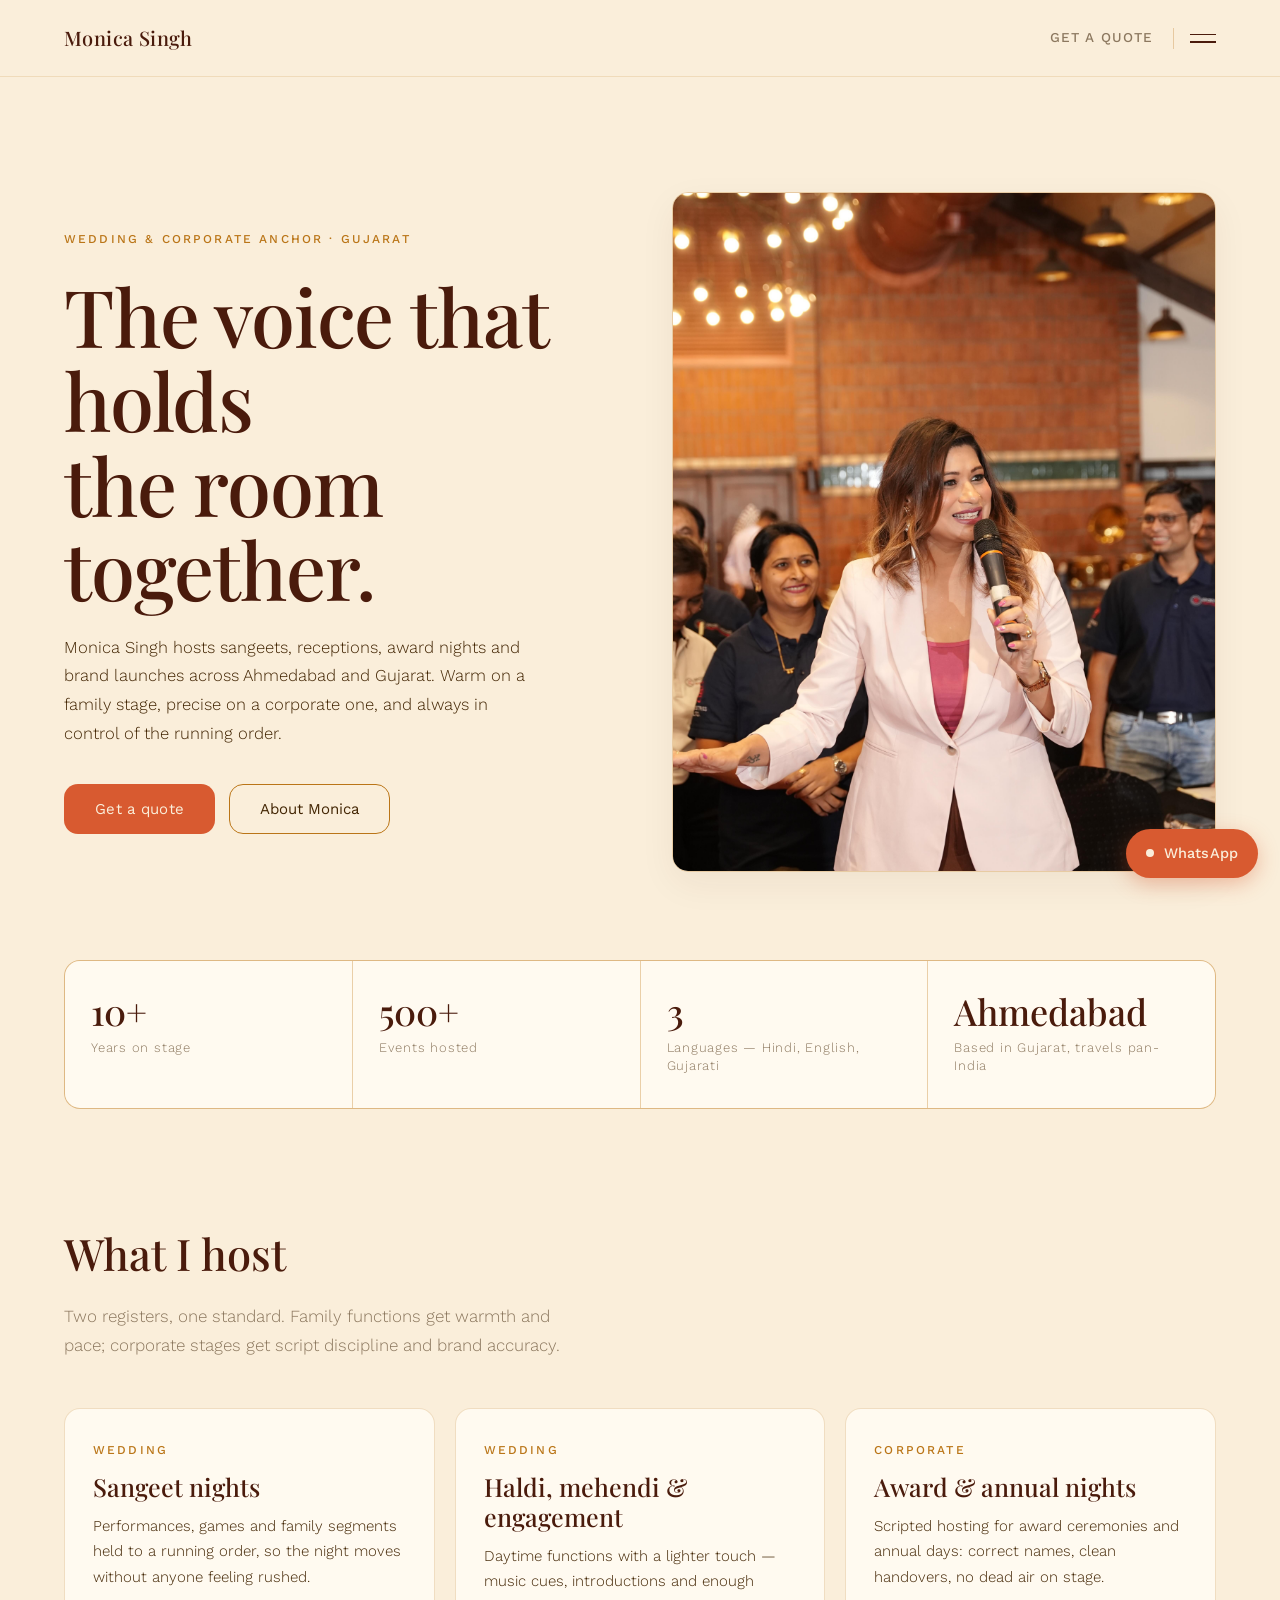
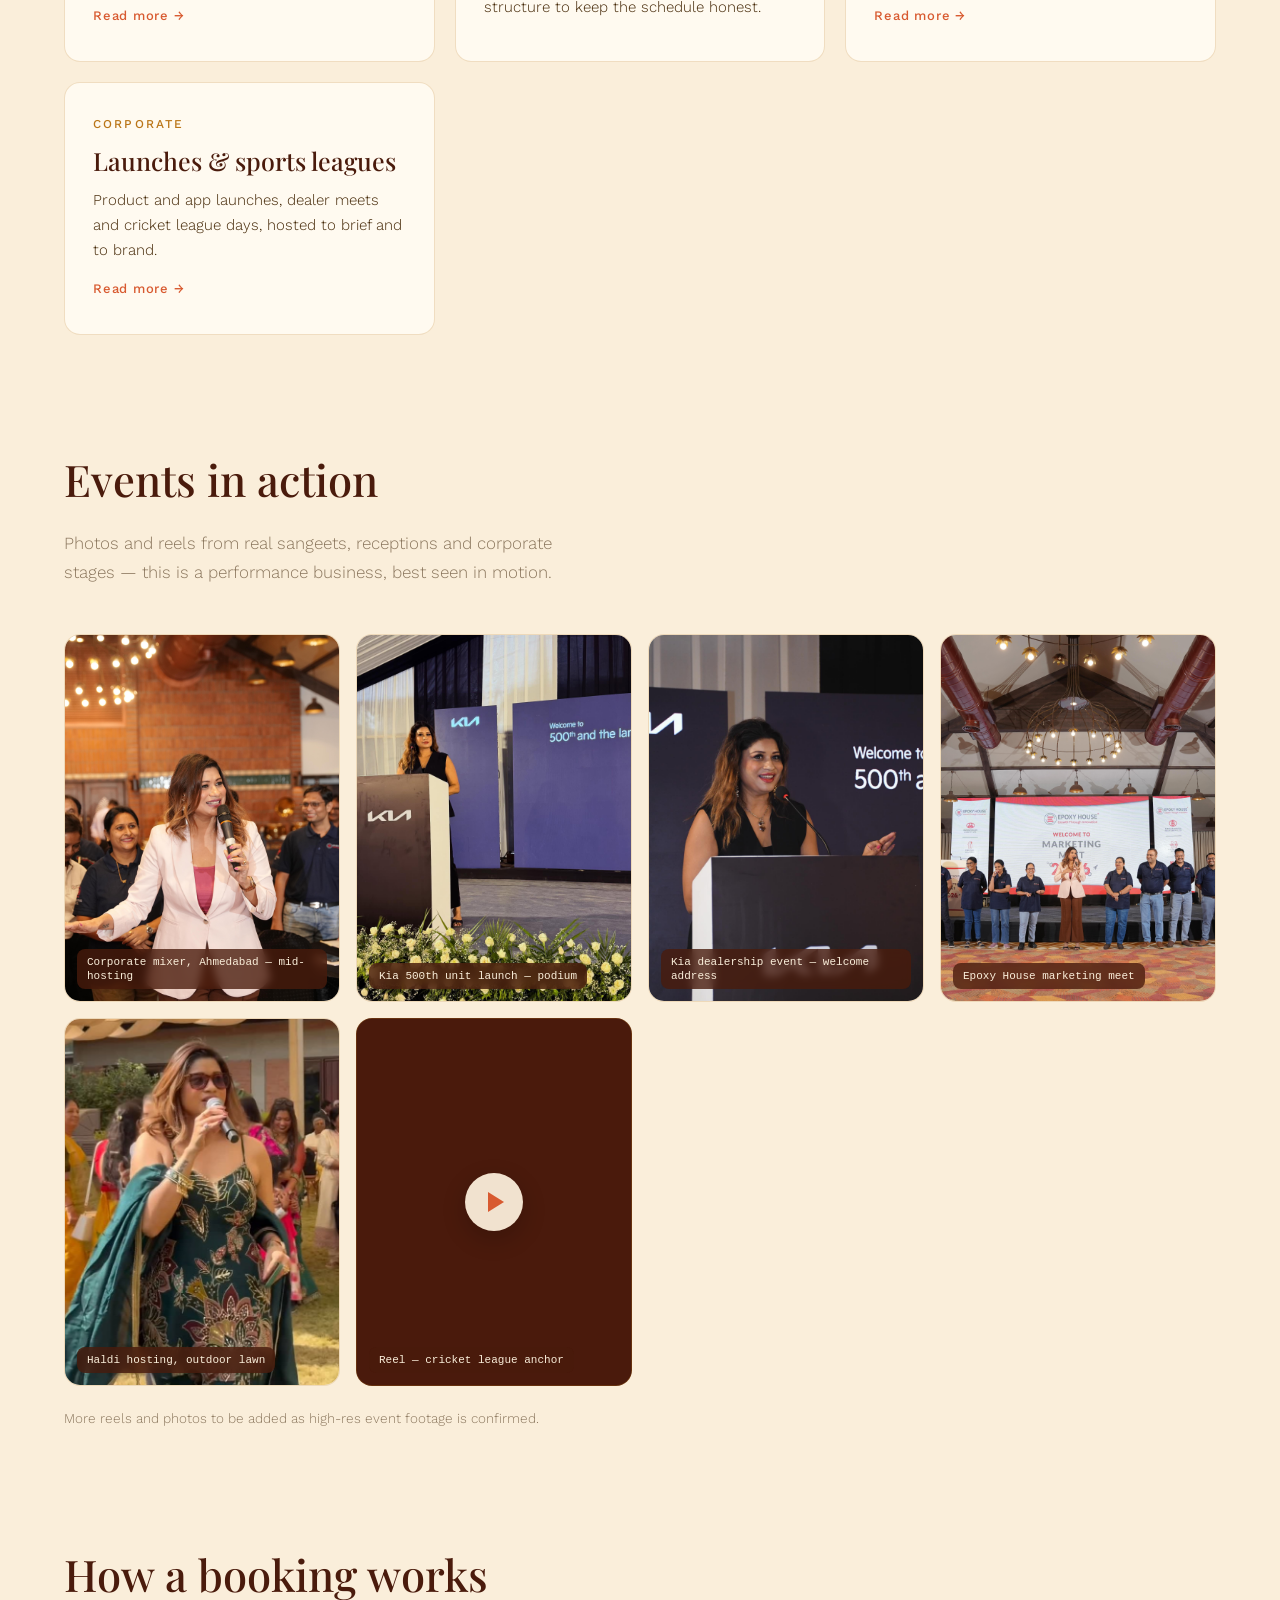
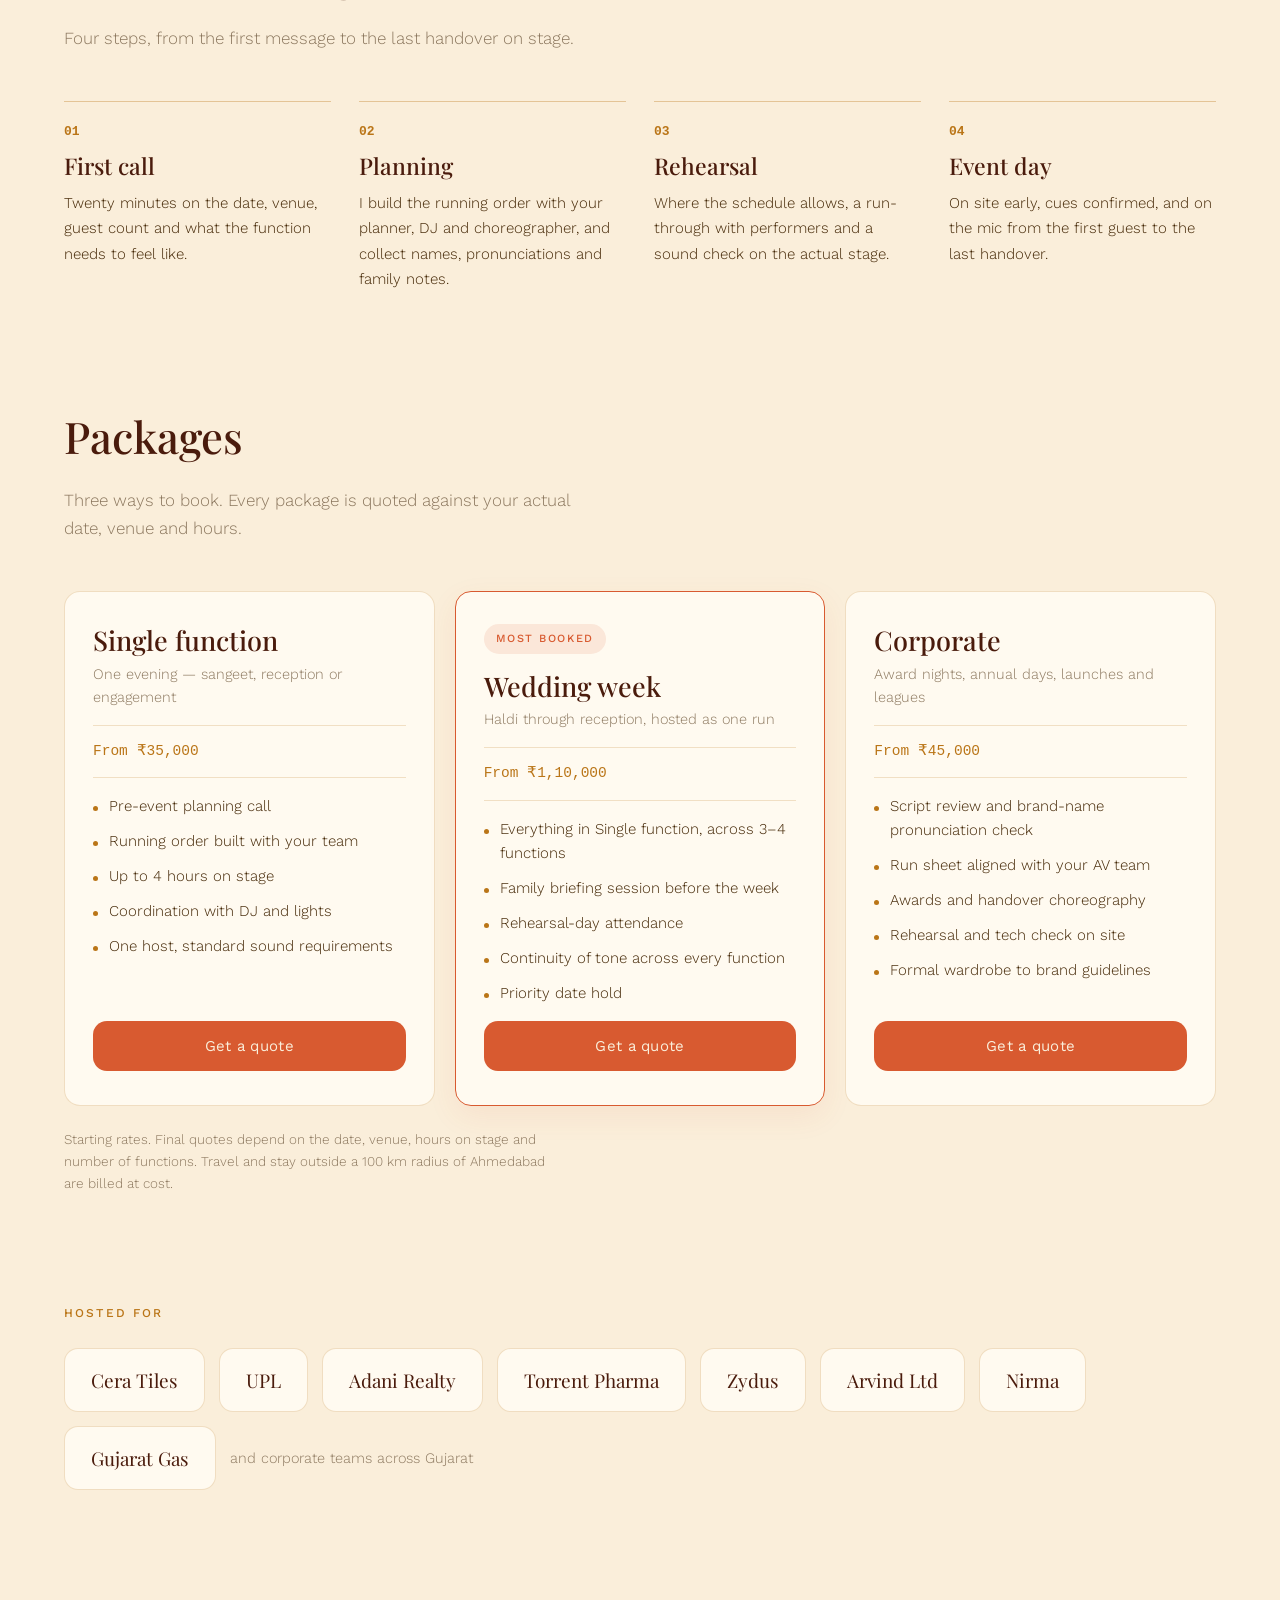
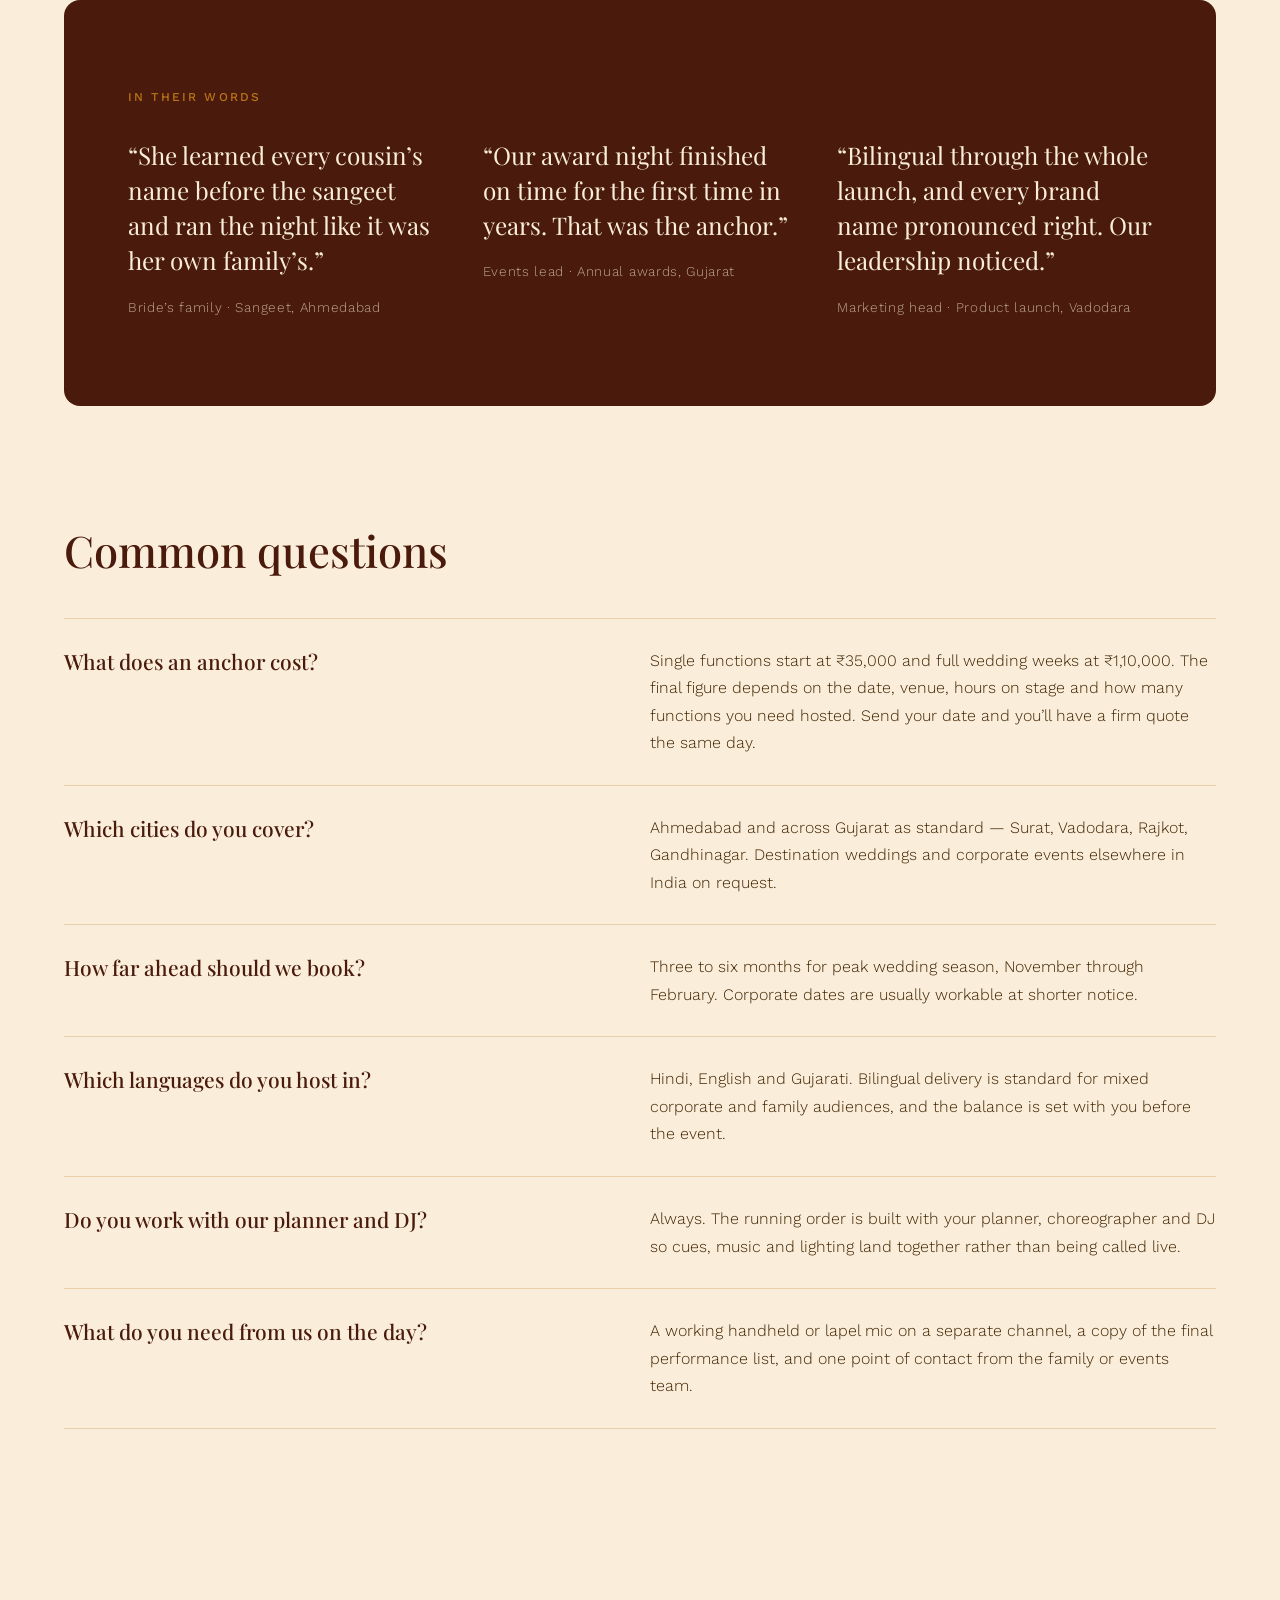
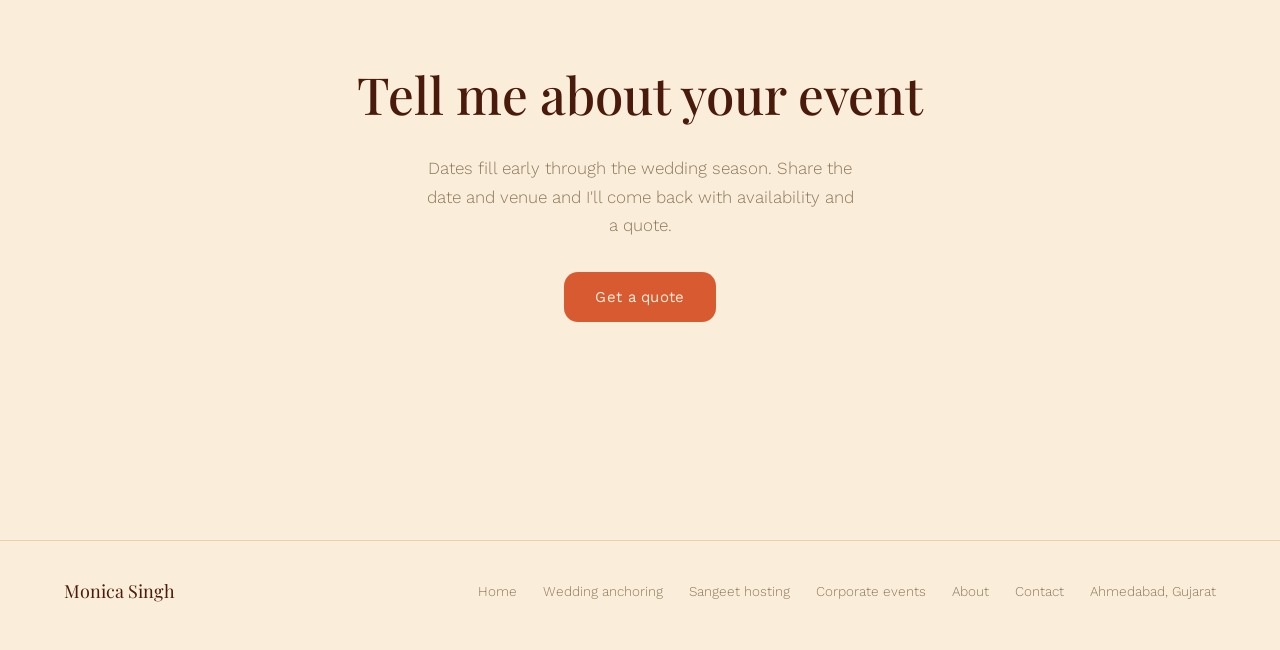
==== commit d1477dfc: "Add dedicated Corporate Events page with complete navigation and gallery" ====
--- a/index.html
+++ b/index.html
@@ -62,6 +62,7 @@
       <div class="menu-nav-item active" data-page="home" data-navigate="home" id="menu-item-home">Home</div>
       <div class="menu-nav-item" data-page="wedding" data-navigate="wedding" id="menu-item-wedding">Wedding anchoring</div>
       <div class="menu-nav-item" data-page="sangeet" data-navigate="sangeet" id="menu-item-sangeet">Sangeet hosting</div>
+      <div class="menu-nav-item" data-page="corporate" data-navigate="corporate" id="menu-item-corporate">Corporate events</div>
       <div class="menu-nav-item" data-page="about" data-navigate="about" id="menu-item-about">About</div>
       <div class="menu-nav-item" data-page="contact" data-navigate="contact" id="menu-item-contact">Get a quote</div>
     </nav>
@@ -131,15 +132,17 @@
               <div class="service-card-title">Haldi, mehendi &amp; engagement</div>
               <div class="service-card-body">Daytime functions with a lighter touch — music cues, introductions and enough structure to keep the schedule honest.</div>
             </div>
-            <div class="service-card">
+            <div class="service-card" data-navigate="corporate" style="cursor: pointer;">
               <span class="kicker">Corporate</span>
               <div class="service-card-title">Award &amp; annual nights</div>
               <div class="service-card-body">Scripted hosting for award ceremonies and annual days: correct names, clean handovers, no dead air on stage.</div>
-            </div>
-            <div class="service-card">
+              <div class="service-readmore">Read more →</div>
+            </div>
+            <div class="service-card" data-navigate="corporate" style="cursor: pointer;">
               <span class="kicker">Corporate</span>
               <div class="service-card-title">Launches &amp; sports leagues</div>
               <div class="service-card-body">Product and app launches, dealer meets and cricket league days, hosted to brief and to brand.</div>
+              <div class="service-readmore">Read more →</div>
             </div>
           </div>
         </section>
@@ -534,7 +537,222 @@
       </main>
     </div>
 
-    <!-- 4. ABOUT VIEW -->
+    <!-- 4. CORPORATE EVENTS VIEW -->
+    <div class="view-section" id="view-corporate">
+      <main style="padding: clamp(56px, 8vw, 100px) clamp(20px, 5vw, 64px) 0;">
+        <div class="breadcrumb-nav">
+          <div class="breadcrumb-link" data-navigate="home">Home</div>
+          <div>/</div>
+          <div style="color: var(--text-dark);">Corporate events, Ahmedabad</div>
+        </div>
+
+        <div style="display: grid; grid-template-columns: repeat(auto-fit, minmax(320px, 1fr)); gap: clamp(32px, 5vw, 72px); align-items: center;">
+          <div>
+            <h1 class="hero-heading" style="margin: 0 0 22px; max-width: 18ch;">Corporate event anchor in Ahmedabad — Monica Singh</h1>
+            <p style="max-width: 48ch; font-size: 17.5px; line-height: 1.75; color: var(--text-dark); margin: 0 0 32px;">Award nights that run to time. Product launches where every brand name lands right. Annual days that hold 800 people without a dead moment. I host corporate stages with the same preparation I bring to a wedding — and the precision the boardroom expects.</p>
+            <div style="display: flex; flex-wrap: wrap; gap: 14px;">
+              <button class="btn-primary" data-navigate="contact">Get a quote</button>
+              <a href="https://wa.me/91XXXXXXXXXX?text=Hi%20Monica%2C%20I%27d%20like%20to%20discuss%20a%20corporate%20event" target="_blank" rel="noopener" class="btn-secondary">WhatsApp me</a>
+            </div>
+          </div>
+          <div class="hero-image-wrapper" style="aspect-ratio: 4 / 3;">
+            <img src="assets/kia-launch-podium.jpg" alt="Monica Singh hosting a corporate product launch on stage" loading="eager" />
+          </div>
+        </div>
+
+        <!-- What I Host Corporate -->
+        <section style="padding: clamp(56px, 8vw, 100px) 0 0;">
+          <h2 class="section-title" style="font-size: clamp(26px, 3.2vw, 38px); margin-bottom: 18px;">Events I host</h2>
+          <p class="section-subtitle">Every corporate stage has its own protocol. Here's what I've hosted — and what I prepare for differently each time.</p>
+          <div class="cards-grid">
+            <div class="service-card">
+              <span class="kicker">Corporate</span>
+              <div class="service-card-title">Award &amp; annual nights</div>
+              <div class="service-card-body">Scripted hosting for award ceremonies and annual days — correct names, clean handovers between presenters, no dead air on stage. Every awardee walks up to the right music, at the right time.</div>
+            </div>
+            <div class="service-card">
+              <span class="kicker">Corporate</span>
+              <div class="service-card-title">Product &amp; brand launches</div>
+              <div class="service-card-body">From automobile reveals to app launches — I host to brief. Brand messaging lands as written, leadership introductions are polished, and the AV cues hit on time.</div>
+            </div>
+            <div class="service-card">
+              <span class="kicker">Corporate</span>
+              <div class="service-card-title">Dealer meets &amp; conferences</div>
+              <div class="service-card-body">Multi-session hosting for dealer conferences, sales meets and industry summits. Agenda management across panels, keynotes and networking breaks.</div>
+            </div>
+            <div class="service-card">
+              <span class="kicker">Corporate</span>
+              <div class="service-card-title">Sports leagues &amp; live events</div>
+              <div class="service-card-body">Cricket league match days, sports award nights and live-audience events — high energy, crowd management, and real-time commentary when the script goes out the window.</div>
+            </div>
+          </div>
+        </section>
+
+        <!-- Why Corporate Needs a Pro Anchor & How I Work -->
+        <section style="padding: clamp(56px, 8vw, 100px) 0 0; display: grid; grid-template-columns: repeat(auto-fit, minmax(300px, 1fr)); gap: clamp(32px, 5vw, 64px);">
+          <div>
+            <h2 class="section-title" style="font-size: clamp(26px, 3.2vw, 38px); margin-bottom: 18px;">Why your corporate event needs a dedicated anchor</h2>
+            <div style="display: flex; flex-direction: column; gap: 18px; font-size: 16.5px; line-height: 1.75; color: var(--text-dark); max-width: 54ch;">
+              <p style="margin: 0;">A corporate event isn't a party — it's a production. Your leadership is watching, your clients are in the audience, and every minute of dead air costs credibility. An internal team member on the mic means divided attention, unrehearsed handovers, and brand names that don't sound right.</p>
+              <p style="margin: 0;">A professional anchor runs your event like a broadcast: rehearsed transitions, scripted intros that match your brand voice, and the ability to recover from AV glitches, late speakers and schedule overruns without the audience ever noticing.</p>
+            </div>
+          </div>
+          <div>
+            <h2 class="section-title" style="font-size: clamp(26px, 3.2vw, 38px); margin-bottom: 18px;">How I work with your team</h2>
+            <div style="display: flex; flex-direction: column; gap: 18px; font-size: 16.5px; line-height: 1.75; color: var(--text-dark); max-width: 54ch;">
+              <p style="margin: 0;">I start with your event brief — the run sheet, brand guidelines, speaker list and AV plan. I review every name, every designation, every product term until pronunciation is locked. On rehearsal day I walk the stage with your production team so cues, lights and sound are confirmed before a single guest arrives.</p>
+              <p style="margin: 0;">On the day, I arrive early, confirm the final order with your events lead, and stay on comms with the AV booth through the show. If something changes — a speaker delayed, an award order reshuffled — the audience hears a smooth programme, not a scramble.</p>
+            </div>
+          </div>
+        </section>
+
+        <!-- What's Included -->
+        <section style="padding: clamp(56px, 8vw, 100px) 0 0;">
+          <h2 class="section-title" style="font-size: clamp(26px, 3.2vw, 38px); margin-bottom: 28px;">What's included</h2>
+          <div class="included-grid">
+            <div class="included-box">Pre-event briefing call with your events team or agency</div>
+            <div class="included-box">Script review — brand names, designations and pronunciation locked</div>
+            <div class="included-box">Run sheet alignment with AV, lights and production</div>
+            <div class="included-box">On-site rehearsal and tech check before doors open</div>
+            <div class="included-box">Full anchoring — intros, awards, panels and segment transitions</div>
+            <div class="included-box">Bilingual delivery in Hindi, English and Gujarati as needed</div>
+            <div class="included-box">Formal wardrobe matched to your event's dress code or brand colours</div>
+            <div class="included-box">Real-time coordination with backstage and AV booth through the show</div>
+          </div>
+        </section>
+
+        <!-- Corporate Events Gallery -->
+        <section style="padding: clamp(56px, 8vw, 100px) 0 0;">
+          <h2 class="section-title" style="font-size: clamp(26px, 3.2vw, 38px); margin-bottom: 28px;">Corporate events hosted</h2>
+          <div class="media-grid">
+            <div class="media-card">
+              <img src="assets/kia-launch-podium.jpg" alt="Kia 500th unit launch — hosting from the podium" loading="lazy" />
+              <div class="media-caption-badge">
+                <span class="caption-tag">Kia 500th unit launch — podium</span>
+              </div>
+            </div>
+            <div class="media-card">
+              <img src="assets/kia-launch-closeup.jpg" alt="Kia dealership event — welcome address" loading="lazy" />
+              <div class="media-caption-badge">
+                <span class="caption-tag">Kia dealership event — welcome address</span>
+              </div>
+            </div>
+            <div class="media-card">
+              <img src="assets/corporate-marketing-meet.jpg" alt="Epoxy House marketing meet — stage hosting" loading="lazy" />
+              <div class="media-caption-badge">
+                <span class="caption-tag">Epoxy House marketing meet</span>
+              </div>
+            </div>
+            <div class="media-card">
+              <img src="assets/hero-monica.jpg" alt="Corporate mixer, Ahmedabad — mid-hosting" loading="lazy" />
+              <div class="media-caption-badge">
+                <span class="caption-tag">Corporate mixer — mid-hosting</span>
+              </div>
+            </div>
+            <!-- Video Reel Card -->
+            <div class="video-card-container">
+              <video class="video-player" playsinline preload="metadata" loop>
+                <source src="assets/sports-anchor-reel.mp4" type="video/mp4" />
+              </video>
+              <div class="video-play-overlay" title="Play Video Reel">
+                <div class="video-play-btn">
+                  <div class="video-play-icon"></div>
+                </div>
+              </div>
+              <div class="media-caption-badge">
+                <span class="caption-tag">Reel — sports league anchor</span>
+              </div>
+            </div>
+          </div>
+        </section>
+
+        <!-- Brands Hosted For -->
+        <section style="padding: clamp(56px, 8vw, 100px) 0 0;">
+          <span class="kicker" style="margin-bottom: 24px;">Hosted for</span>
+          <div class="clients-wrapper">
+            <div class="client-chip">Cera Tiles</div>
+            <div class="client-chip">UPL</div>
+            <div class="client-chip">Adani Realty</div>
+            <div class="client-chip">Torrent Pharma</div>
+            <div class="client-chip">Zydus</div>
+            <div class="client-chip">Arvind Ltd</div>
+            <div class="client-chip">Nirma</div>
+            <div class="client-chip">Gujarat Gas</div>
+            <div class="client-chip">Kia Motors</div>
+            <div class="clients-more-text">and corporate teams across Gujarat</div>
+          </div>
+        </section>
+
+        <!-- Corporate Testimonials Banner -->
+        <section class="testimonials-dark-banner" style="margin-left: 0; margin-right: 0; margin-top: clamp(56px, 8vw, 100px);">
+          <span class="kicker" style="margin-bottom: 26px;">Client testimonials</span>
+          <div class="quotes-grid">
+            <div>
+              <div class="quote-item-text">"Our award night finished on time for the first time in years. That was the anchor."</div>
+              <div class="quote-item-who">Events lead · Annual awards, Gujarat</div>
+            </div>
+            <div>
+              <div class="quote-item-text">"Bilingual through the whole launch, and every brand name pronounced right. Our leadership noticed."</div>
+              <div class="quote-item-who">Marketing head · Product launch, Vadodara</div>
+            </div>
+            <div>
+              <div class="quote-item-text">"She managed 14 award categories, three video rolls and a surprise keynote change — and the audience saw a smooth show."</div>
+              <div class="quote-item-who">Event agency · Dealer meet, Ahmedabad</div>
+            </div>
+          </div>
+        </section>
+
+        <!-- Corporate FAQs -->
+        <section style="padding: clamp(56px, 8vw, 100px) 0 0;">
+          <h2 class="section-title" style="font-size: clamp(26px, 3.2vw, 38px); margin-bottom: 28px;">FAQs</h2>
+          <div class="faqs-container">
+            <div class="faq-row">
+              <h3 class="faq-question">How much does a corporate anchor cost?</h3>
+              <p class="faq-answer">Corporate hosting starts at ₹45,000 for a single event. The final quote depends on the event type, duration, number of segments, and whether rehearsal-day attendance is needed. Send your brief and you'll have a firm quote the same day.</p>
+            </div>
+            <div class="faq-row">
+              <h3 class="faq-question">Can you host in English and Hindi for a mixed audience?</h3>
+              <p class="faq-answer">Yes — bilingual delivery is standard. I switch between Hindi, English and Gujarati based on the audience and segment. The balance is agreed with your team before the event so nothing feels forced.</p>
+            </div>
+            <div class="faq-row">
+              <h3 class="faq-question">Do you need a rehearsal?</h3>
+              <p class="faq-answer">For award nights and launches with AV cues, a rehearsal or tech check is strongly recommended. For simpler formats, a detailed briefing call and run-sheet review are usually enough.</p>
+            </div>
+            <div class="faq-row">
+              <h3 class="faq-question">What information do you need before the event?</h3>
+              <p class="faq-answer">The full run sheet, speaker and awardee list with correct designations, brand guidelines or key messaging points, and one point of contact from your events team. I'll schedule a call to walk through everything.</p>
+            </div>
+            <div class="faq-row">
+              <h3 class="faq-question">Can you handle last-minute script changes?</h3>
+              <p class="faq-answer">Absolutely. Corporate events rarely run exactly to the original plan. I stay on comms with your stage manager and adapt in real time — reshuffled segments, surprise speakers, and running-order changes are part of the job.</p>
+            </div>
+          </div>
+        </section>
+
+        <!-- Check Your Date CTA -->
+        <section style="padding: clamp(56px, 8vw, 100px) 0 0; display: flex; flex-wrap: wrap; gap: 26px; align-items: center; justify-content: space-between;">
+          <div>
+            <h2 class="section-title" style="font-size: clamp(26px, 3.4vw, 42px); margin-bottom: 12px;">Book your corporate event</h2>
+            <p style="margin: 0; font-size: 16.5px; color: var(--text-muted); max-width: 42ch; line-height: 1.7;">Send the event date, type and a brief outline. I'll come back with availability and a detailed quote.</p>
+          </div>
+          <div style="display: flex; flex-wrap: wrap; gap: 14px;">
+            <a href="https://wa.me/91XXXXXXXXXX?text=Hi%20Monica%2C%20I%27d%20like%20to%20discuss%20a%20corporate%20event" target="_blank" rel="noopener" class="btn-primary">WhatsApp me</a>
+            <button class="btn-secondary" data-navigate="contact">Quote form</button>
+          </div>
+        </section>
+
+        <!-- Also See Links -->
+        <section style="padding: clamp(48px, 7vw, 84px) 0 0; display: flex; flex-wrap: wrap; gap: 14px 28px; align-items: center; font-size: 14.5px; color: var(--text-muted);">
+          <span class="kicker">Also see</span>
+          <div style="cursor: pointer;" data-navigate="wedding">Wedding anchoring</div>
+          <div style="cursor: pointer;" data-navigate="sangeet">Sangeet hosting</div>
+          <div style="cursor: pointer;" data-navigate="about">About Monica</div>
+          <div style="cursor: pointer;" data-navigate="contact">Contact</div>
+        </section>
+      </main>
+    </div>
+
+    <!-- 5. ABOUT VIEW -->
     <div class="view-section" id="view-about">
       <main style="padding: clamp(56px, 8vw, 110px) clamp(20px, 5vw, 64px) 0;">
         <span class="kicker" style="margin-bottom: 24px;">About</span>
@@ -655,6 +873,7 @@
       <div class="footer-link" data-navigate="home">Home</div>
       <div class="footer-link" data-navigate="wedding">Wedding anchoring</div>
       <div class="footer-link" data-navigate="sangeet">Sangeet hosting</div>
+      <div class="footer-link" data-navigate="corporate">Corporate events</div>
       <div class="footer-link" data-navigate="about">About</div>
       <div class="footer-link" data-navigate="contact">Contact</div>
       <div>Ahmedabad, Gujarat</div>
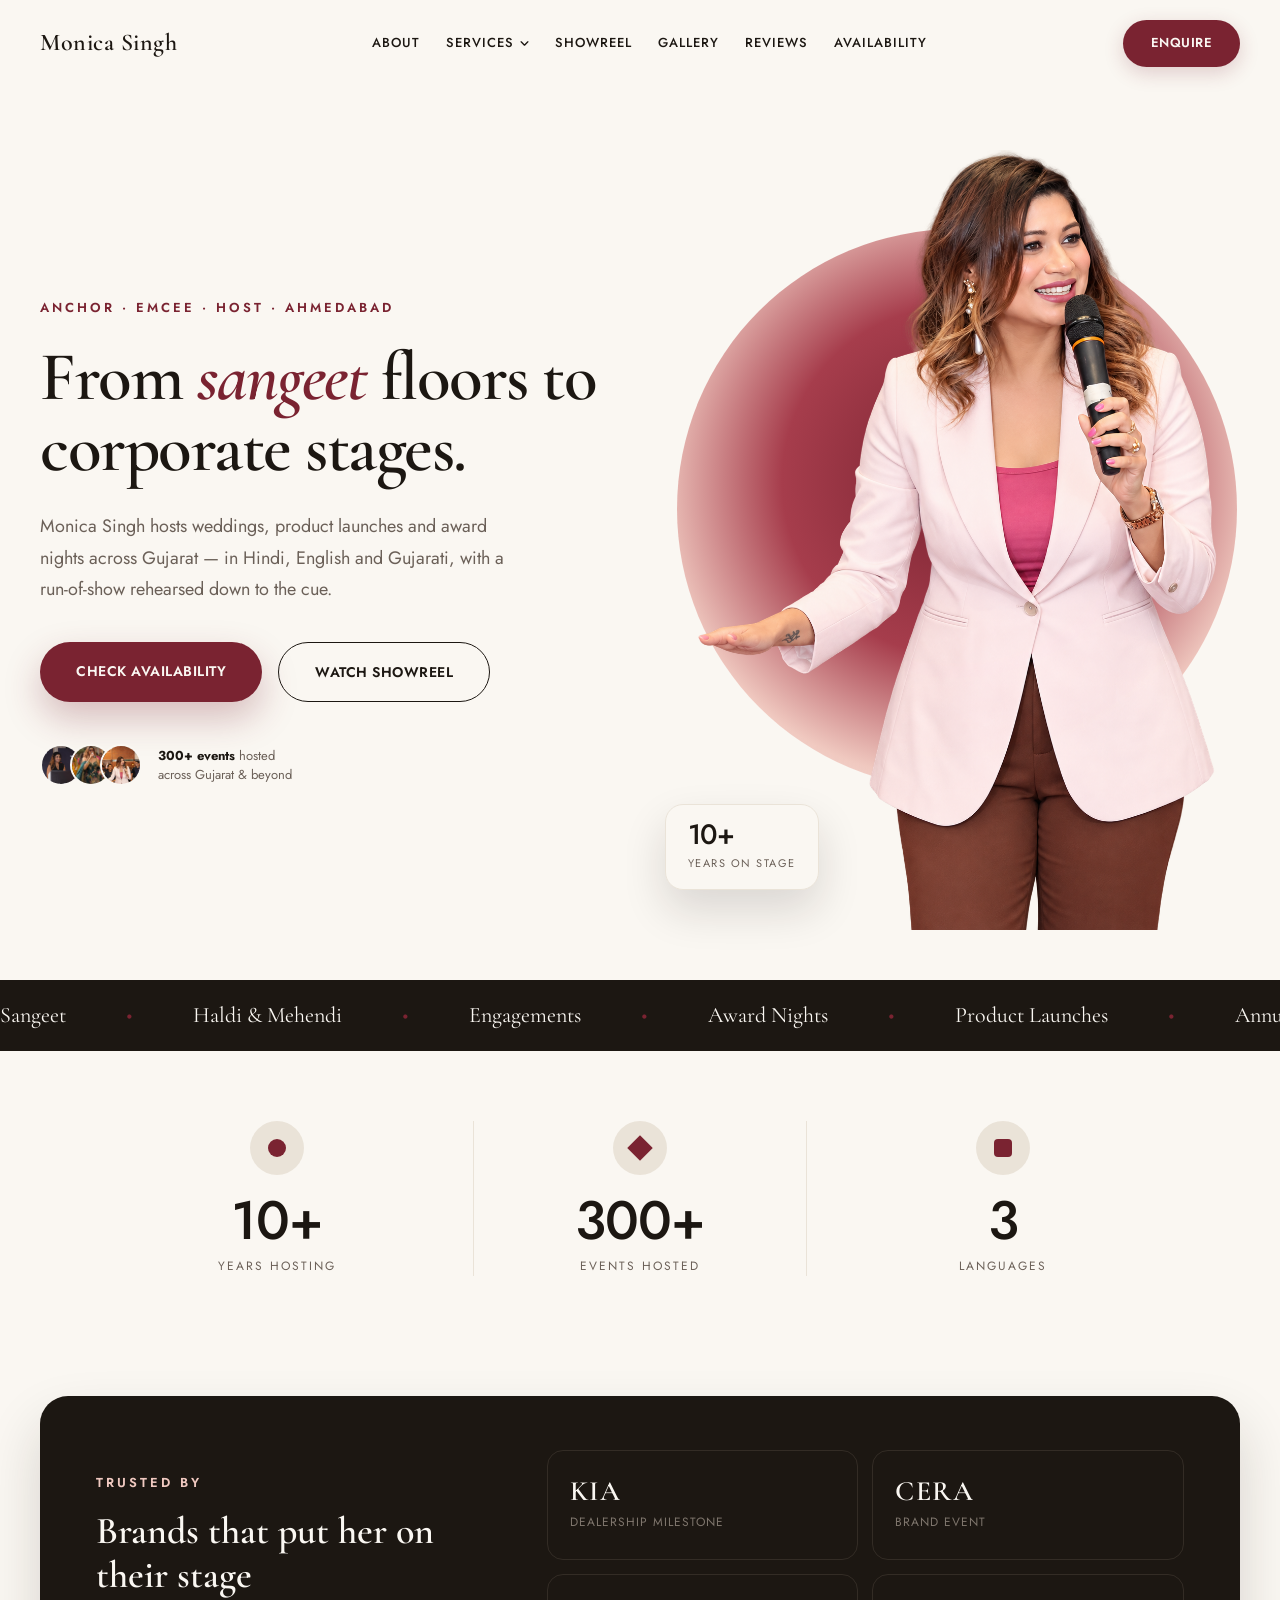
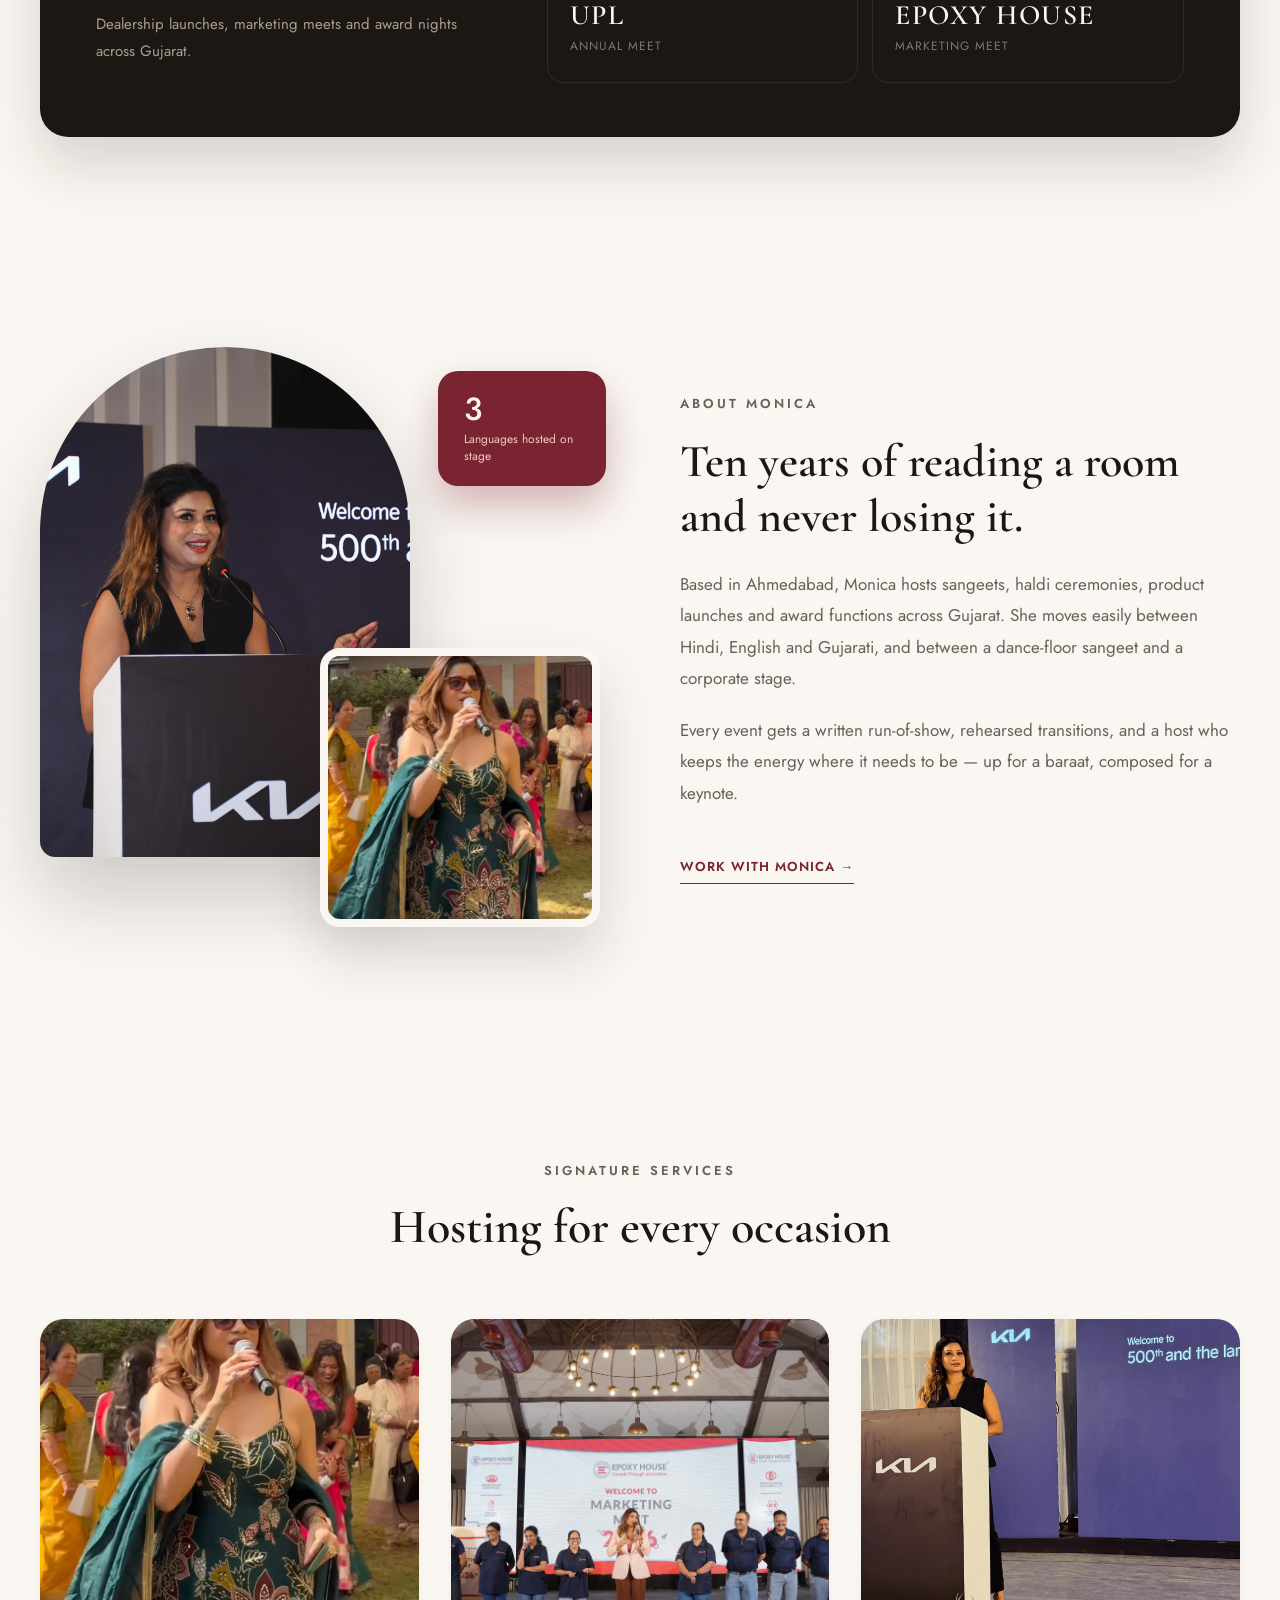
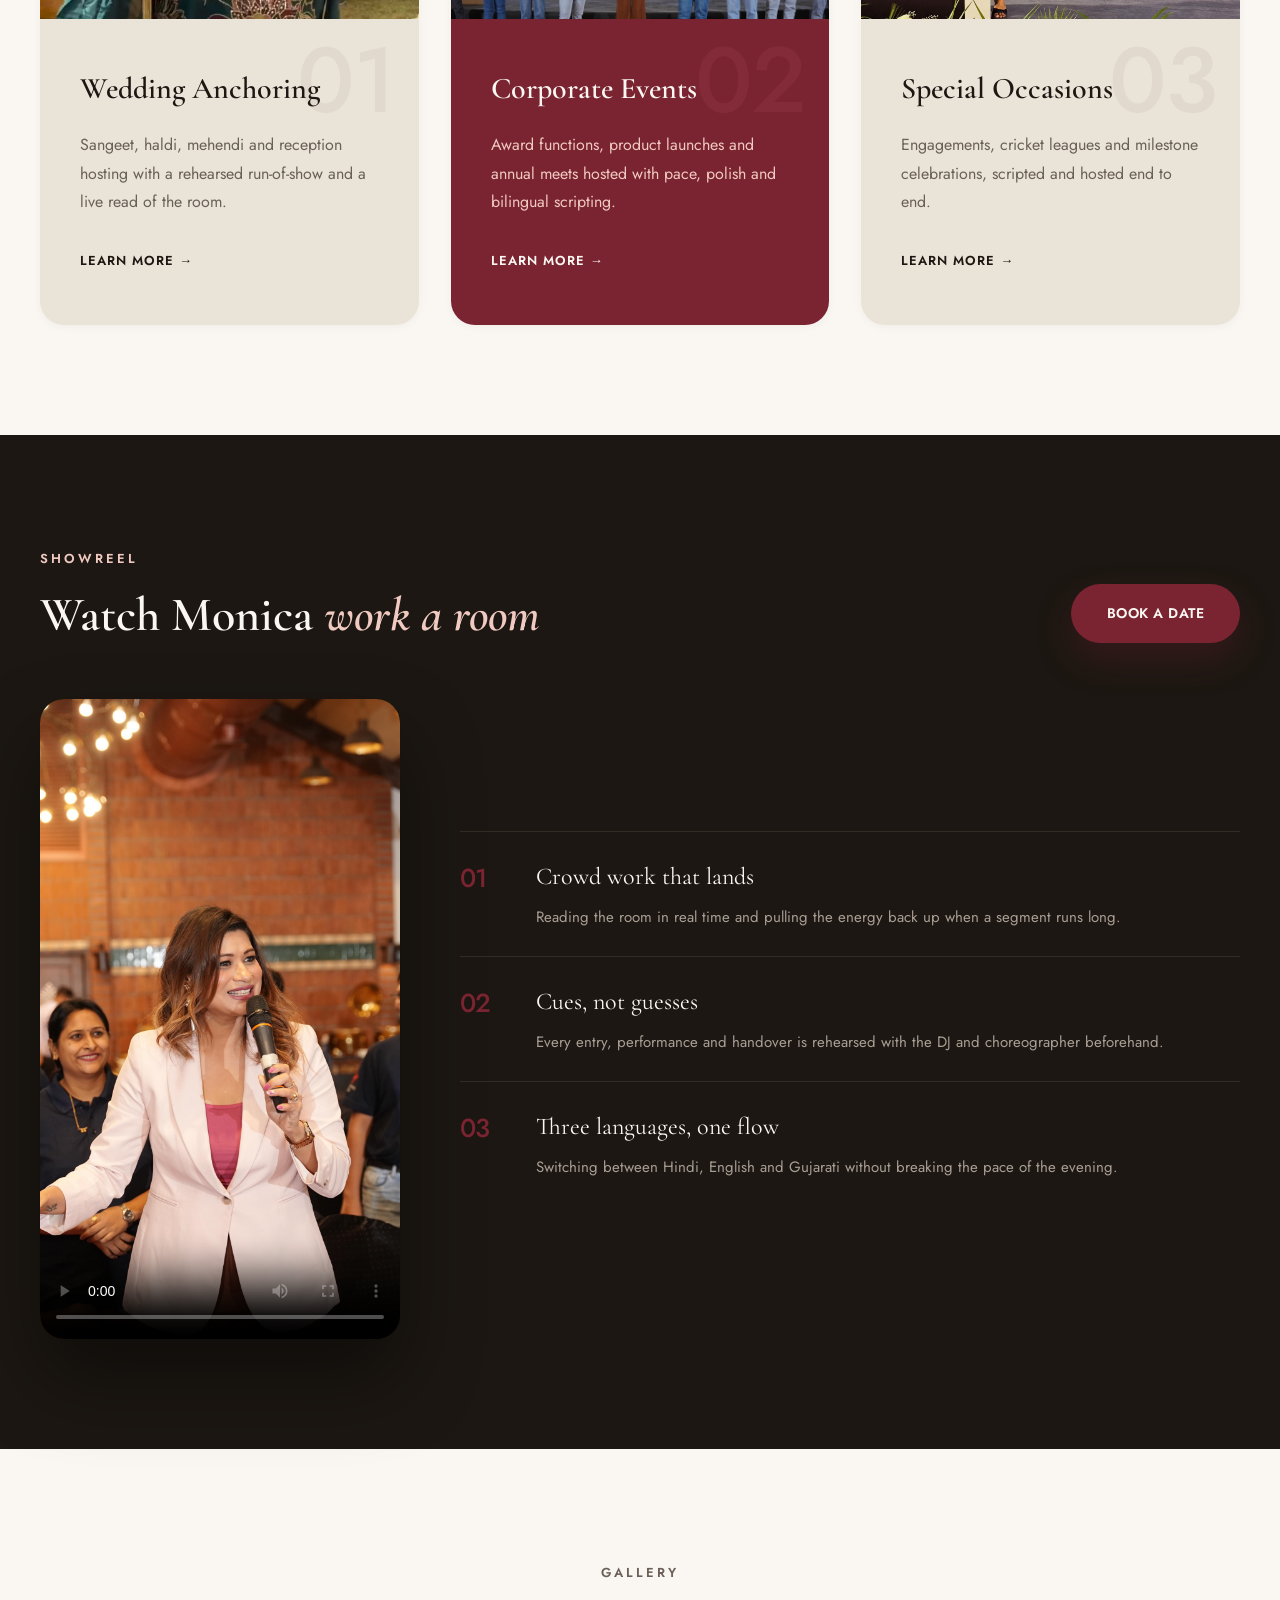
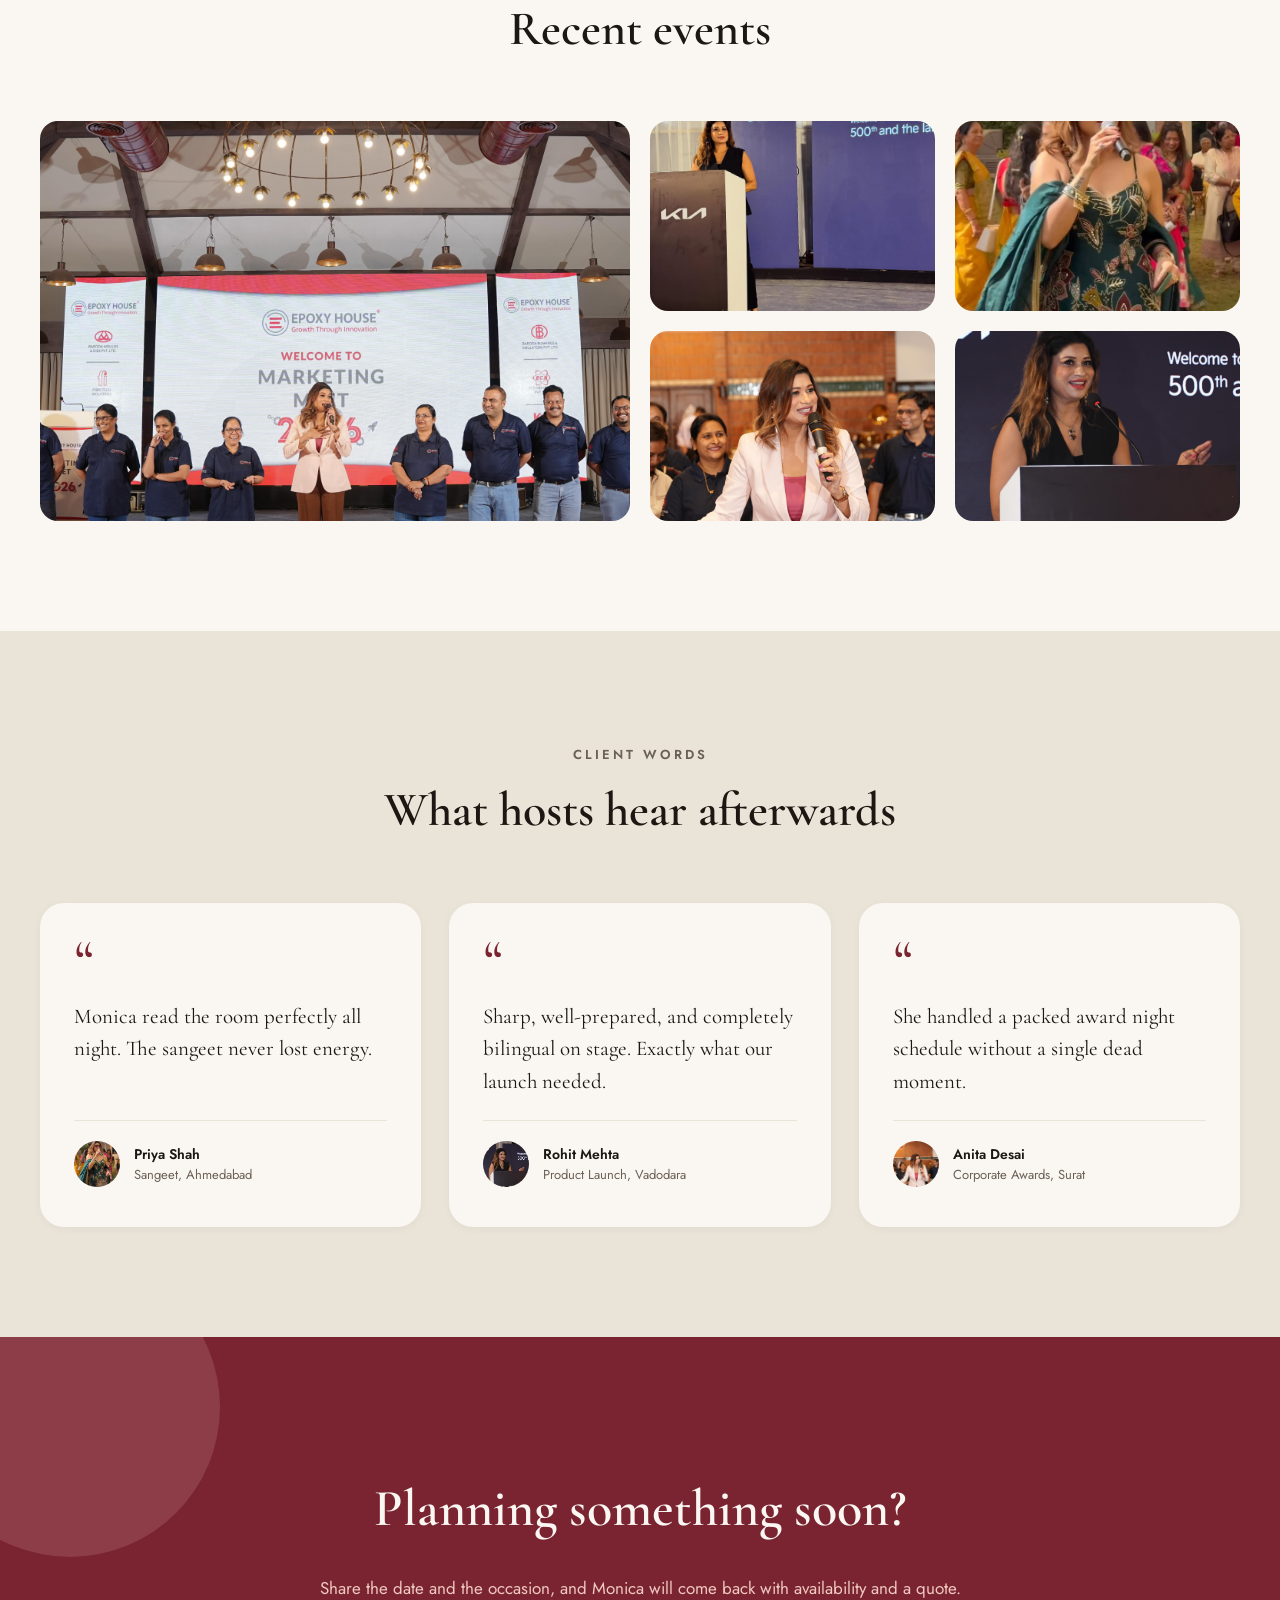
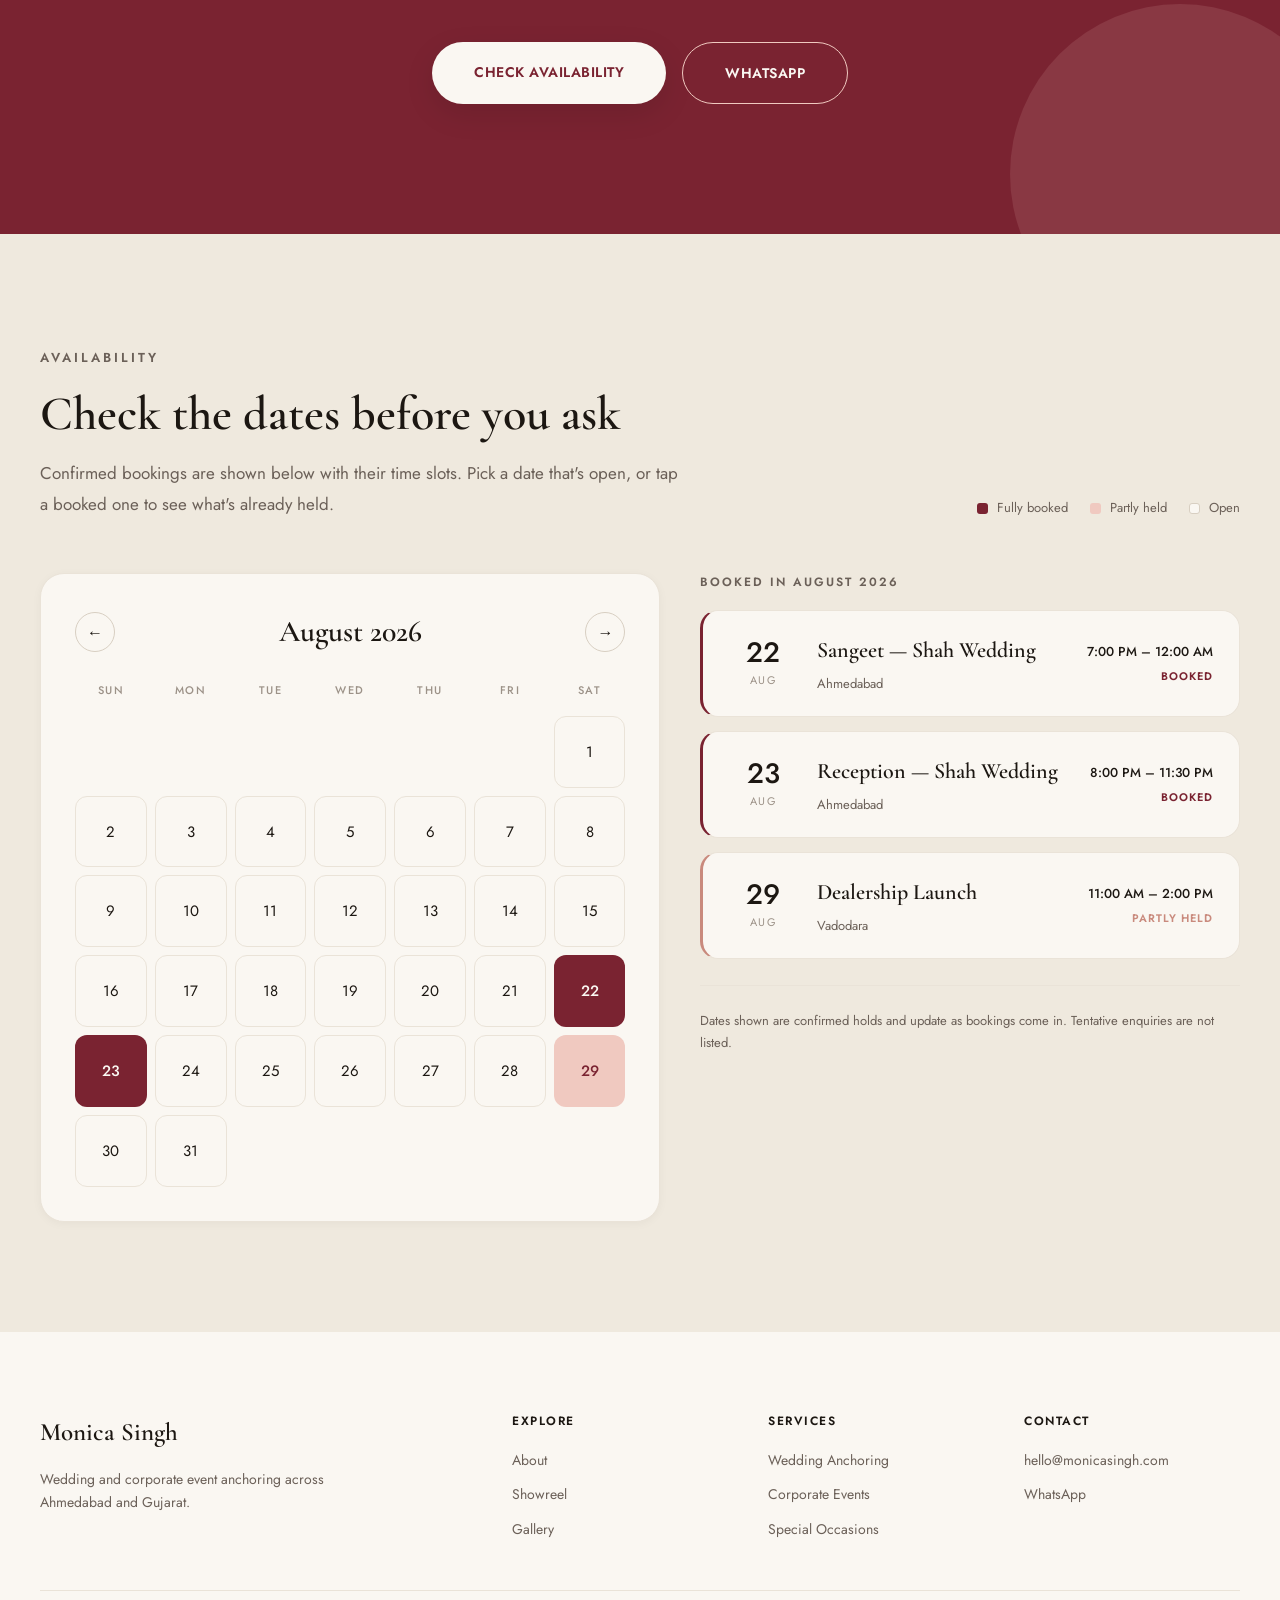
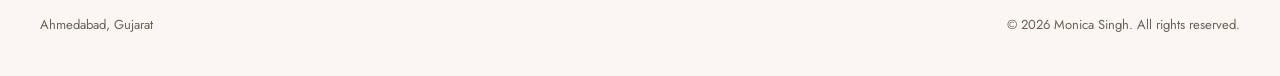
==== commit 2955142c: "Update portfolio website design and assets matching new UI specification" ====
--- a/index.html
+++ b/index.html
@@ -1,892 +1,531 @@
 <!DOCTYPE html>
 <html lang="en">
 <head>
-  <meta charset="utf-8" />
-  <meta name="viewport" content="width=device-width, initial-scale=1" />
-  <title>Wedding &amp; Corporate Anchor in Ahmedabad | Monica Singh</title>
-  <meta name="description" content="Book Monica Singh, a warm and confident wedding and corporate anchor in Ahmedabad. 10+ years hosting sangeets, award nights and launches across Gujarat." />
-  <meta property="og:title" content="Wedding &amp; Corporate Anchor in Ahmedabad | Monica Singh" />
-  <meta property="og:description" content="Sangeets, receptions, award nights and brand launches, hosted in Hindi, English and Gujarati across Gujarat." />
-  <meta property="og:type" content="website" />
-
-  <!-- Schema.org LocalBusiness JSON-LD -->
+  <meta charset="utf-8">
+  <meta name="viewport" content="width=device-width, initial-scale=1">
+  <title>Monica Singh — Wedding &amp; Corporate Anchor in Ahmedabad</title>
+  <meta name="description" content="Monica Singh hosts weddings, product launches and award nights across Gujarat — in Hindi, English and Gujarati, with a run-of-show rehearsed down to the cue.">
+  <meta property="og:title" content="Monica Singh — Wedding &amp; Corporate Anchor in Ahmedabad">
+  <meta property="og:description" content="From sangeet floors to corporate stages. 10+ years hosting 300+ events across Gujarat and beyond.">
+  <meta property="og:type" content="website">
+
+  <!-- Schema.org JSON-LD -->
   <script type="application/ld+json">
   {
     "@context": "https://schema.org",
     "@type": "LocalBusiness",
-    "name": "Monica Singh — Anchor & Emcee",
-    "description": "Wedding and corporate anchor based in Ahmedabad, hosting sangeets, receptions, award nights and brand launches across Gujarat.",
+    "name": "Monica Singh — Emcee & Anchor",
+    "description": "Professional wedding and corporate event anchor based in Ahmedabad, hosting sangeets, award nights, product launches and milestone events across Gujarat.",
     "address": {
       "@type": "PostalAddress",
       "addressLocality": "Ahmedabad",
       "addressRegion": "Gujarat",
       "addressCountry": "IN"
     },
-    "areaServed": ["Ahmedabad", "Gujarat", "India"],
-    "telephone": "+91-XXXXX-XXXXX",
-    "email": "hello@monicasingh.in",
     "knowsLanguage": ["Hindi", "English", "Gujarati"],
-    "priceRange": "₹₹"
+    "email": "hello@monicasingh.com"
   }
   </script>
 
   <!-- Google Fonts -->
-  <link rel="preconnect" href="https://fonts.googleapis.com" />
-  <link rel="preconnect" href="https://fonts.gstatic.com" crossorigin />
-  <link href="https://fonts.googleapis.com/css2?family=Playfair+Display:ital,wght@0,400;0,500;0,600;1,400&family=Work+Sans:wght@300;400;500;600&display=swap" rel="stylesheet" />
+  <link rel="preconnect" href="https://fonts.googleapis.com">
+  <link rel="preconnect" href="https://fonts.gstatic.com" crossorigin>
+  <link href="https://fonts.googleapis.com/css2?family=Cormorant+Garamond:ital,wght@0,400;0,500;0,600;0,700;1,400;1,500&family=Jost:wght@300;400;500;600&display=swap" rel="stylesheet">
 
   <!-- Stylesheet -->
-  <link rel="stylesheet" href="css/style.css" />
+  <link rel="stylesheet" href="css/style.css">
 </head>
 <body>
 
   <!-- Sticky Header -->
   <header class="site-header" id="site-header">
-    <div class="site-logo" data-navigate="home" id="nav-logo">Monica Singh</div>
-    <div class="header-right">
-      <div class="header-quote-btn" data-navigate="contact" id="nav-quote-btn">Get a quote</div>
-      <button class="menu-toggle-btn" id="menu-toggle-btn" aria-label="Open Navigation Menu">
-        <span class="menu-toggle-bar"></span>
-        <span class="menu-toggle-bar"></span>
+    <div class="header-inner">
+      <a href="index.html" class="site-logo" id="header-logo">Monica Singh</a>
+
+      <nav class="nav-desktop" aria-label="Main Navigation">
+        <a href="#collage" class="nav-link">About</a>
+        
+        <!-- Services Dropdown -->
+        <div class="nav-dropdown-trigger">
+          <a href="#services" class="nav-link" style="display: inline-flex; align-items: center;">
+            Services
+            <svg class="dropdown-arrow-icon" viewBox="0 0 10 6" fill="none" xmlns="http://www.w3.org/2000/svg">
+              <path d="M1 1L5 5L9 1" stroke="currentColor" stroke-width="1.6" stroke-linecap="round" stroke-linejoin="round"/>
+            </svg>
+          </a>
+          <div class="nav-dropdown-menu">
+            <div class="dropdown-card">
+              <a href="sangeet-hosting.html" class="dropdown-item">Sangeet Hosting</a>
+              <a href="sangeet-hosting.html" class="dropdown-item">Wedding Anchoring</a>
+              <a href="#services" class="dropdown-item">Corporate Events</a>
+              <a href="#services" class="dropdown-item">Special Occasions</a>
+            </div>
+          </div>
+        </div>
+
+        <a href="#action" class="nav-link">Showreel</a>
+        <a href="#gallery" class="nav-link">Gallery</a>
+        <a href="#testimonials" class="nav-link">Reviews</a>
+        <a href="#availability" class="nav-link">Availability</a>
+      </nav>
+
+      <a href="#contact" class="btn-header-enquire" id="header-enquire-btn">Enquire</a>
+
+      <!-- Mobile Menu Button -->
+      <button class="mobile-menu-btn" id="mobile-menu-open" aria-label="Open navigation menu">
+        <span></span>
+        <span></span>
+        <span></span>
       </button>
     </div>
   </header>
 
-  <!-- Fullscreen Navigation Menu Overlay -->
-  <div class="fullscreen-menu hidden" id="fullscreen-menu" role="dialog" aria-modal="true" aria-label="Site Navigation">
-    <div class="menu-top-bar">
-      <div class="menu-brand">Monica Singh</div>
-      <button class="menu-close-btn" id="menu-close-btn" aria-label="Close menu">Close ✕</button>
+  <!-- Mobile Drawer -->
+  <div class="mobile-drawer" id="mobile-drawer" role="dialog" aria-modal="true" aria-label="Mobile Navigation">
+    <div class="mobile-drawer-header">
+      <div class="site-logo">Monica Singh</div>
+      <button class="mobile-drawer-close" id="mobile-menu-close" aria-label="Close menu">✕</button>
     </div>
-    <nav class="menu-nav-links">
-      <div class="menu-nav-item active" data-page="home" data-navigate="home" id="menu-item-home">Home</div>
-      <div class="menu-nav-item" data-page="wedding" data-navigate="wedding" id="menu-item-wedding">Wedding anchoring</div>
-      <div class="menu-nav-item" data-page="sangeet" data-navigate="sangeet" id="menu-item-sangeet">Sangeet hosting</div>
-      <div class="menu-nav-item" data-page="corporate" data-navigate="corporate" id="menu-item-corporate">Corporate events</div>
-      <div class="menu-nav-item" data-page="about" data-navigate="about" id="menu-item-about">About</div>
-      <div class="menu-nav-item" data-page="contact" data-navigate="contact" id="menu-item-contact">Get a quote</div>
-    </nav>
-    <div class="menu-footer-meta">
-      <div>Ahmedabad, Gujarat</div>
-      <div>hello@monicasingh.in</div>
-      <div>+91 XXXXX XXXXX</div>
-      <div>Instagram</div>
+    <div class="mobile-nav-links">
+      <a href="#collage">About Monica</a>
+      <a href="sangeet-hosting.html">Sangeet &amp; Wedding Hosting</a>
+      <a href="#services">Corporate Events</a>
+      <a href="#action">Watch Showreel</a>
+      <a href="#gallery">Event Gallery</a>
+      <a href="#testimonials">Client Reviews</a>
+      <a href="#availability">Live Availability</a>
+      <a href="#contact" style="color: var(--color-primary); margin-top: 10px;">Enquire Now &rarr;</a>
+    </div>
+    <div class="mobile-drawer-footer">
+      <div>Ahmedabad, Gujarat &middot; hello@monicasingh.com</div>
     </div>
   </div>
 
-  <!-- MAIN VIEWS -->
-  <div id="main-content">
-
-    <!-- 1. HOME VIEW -->
-    <div class="view-section active" id="view-home">
-      <main>
-        <!-- Hero Section -->
-        <section class="hero-section">
-          <div class="anim-fadeUp">
-            <span class="kicker" style="margin-bottom: 24px;">Wedding &amp; corporate anchor · Gujarat</span>
-            <h1 class="hero-heading">The voice that holds<br />the room together.</h1>
-            <p class="hero-desc">Monica Singh hosts sangeets, receptions, award nights and brand launches across Ahmedabad and Gujarat. Warm on a family stage, precise on a corporate one, and always in control of the running order.</p>
-            <div style="display: flex; flex-wrap: wrap; gap: 14px;">
-              <button class="btn-primary" data-navigate="contact" id="hero-cta-quote">Get a quote</button>
-              <button class="btn-secondary" data-navigate="about" id="hero-cta-about">About Monica</button>
-            </div>
-          </div>
-          <div class="hero-image-wrapper">
-            <img src="assets/hero-monica.jpg" alt="Monica Singh hosting a corporate event, microphone in hand" loading="eager" />
-          </div>
-        </section>
-
-        <!-- Stats Grid -->
-        <section class="stats-container" aria-label="Key Achievements">
-          <div class="stat-box">
-            <div class="stat-value">10+</div>
-            <div class="stat-label">Years on stage</div>
-          </div>
-          <div class="stat-box">
-            <div class="stat-value">500+</div>
-            <div class="stat-label">Events hosted</div>
-          </div>
-          <div class="stat-box">
-            <div class="stat-value">3</div>
-            <div class="stat-label">Languages — Hindi, English, Gujarati</div>
-          </div>
-          <div class="stat-box">
-            <div class="stat-value">Ahmedabad</div>
-            <div class="stat-label">Based in Gujarat, travels pan-India</div>
-          </div>
-        </section>
-
-        <!-- What I Host Section -->
-        <section class="content-section">
-          <h2 class="section-title">What I host</h2>
-          <p class="section-subtitle">Two registers, one standard. Family functions get warmth and pace; corporate stages get script discipline and brand accuracy.</p>
-          <div class="cards-grid">
-            <div class="service-card">
-              <span class="kicker">Wedding</span>
-              <div class="service-card-title">Sangeet nights</div>
-              <div class="service-card-body">Performances, games and family segments held to a running order, so the night moves without anyone feeling rushed.</div>
-              <div class="service-readmore" data-navigate="sangeet">Read more →</div>
-            </div>
-            <div class="service-card">
-              <span class="kicker">Wedding</span>
-              <div class="service-card-title">Haldi, mehendi &amp; engagement</div>
-              <div class="service-card-body">Daytime functions with a lighter touch — music cues, introductions and enough structure to keep the schedule honest.</div>
-            </div>
-            <div class="service-card" data-navigate="corporate" style="cursor: pointer;">
-              <span class="kicker">Corporate</span>
-              <div class="service-card-title">Award &amp; annual nights</div>
-              <div class="service-card-body">Scripted hosting for award ceremonies and annual days: correct names, clean handovers, no dead air on stage.</div>
-              <div class="service-readmore">Read more →</div>
-            </div>
-            <div class="service-card" data-navigate="corporate" style="cursor: pointer;">
-              <span class="kicker">Corporate</span>
-              <div class="service-card-title">Launches &amp; sports leagues</div>
-              <div class="service-card-body">Product and app launches, dealer meets and cricket league days, hosted to brief and to brand.</div>
-              <div class="service-readmore">Read more →</div>
-            </div>
-          </div>
-        </section>
-
-        <!-- Events in Action (Media Grid) -->
-        <section class="content-section" style="padding-top: 0;">
-          <h2 class="section-title">Events in action</h2>
-          <p class="section-subtitle">Photos and reels from real sangeets, receptions and corporate stages — this is a performance business, best seen in motion.</p>
-          <div class="media-grid">
-            <div class="media-card">
-              <img src="assets/hero-monica.jpg" alt="Corporate mixer, Ahmedabad — mid-hosting" loading="lazy" />
-              <div class="media-caption-badge">
-                <span class="caption-tag">Corporate mixer, Ahmedabad — mid-hosting</span>
+  <main>
+    <!-- 1. Hero Section -->
+    <section class="hero-section" id="hero">
+      <div class="hero-text">
+        <div class="kicker">Anchor &middot; Emcee &middot; Host &middot; Ahmedabad</div>
+        <h1 class="hero-heading">
+          From <em>sangeet</em> floors to<br>corporate stages.
+        </h1>
+        <p class="hero-description">
+          Monica Singh hosts weddings, product launches and award nights across Gujarat &mdash; in Hindi, English and Gujarati, with a run-of-show rehearsed down to the cue.
+        </p>
+        <div class="hero-actions">
+          <a href="#contact" class="btn-primary" id="hero-btn-availability">Check Availability</a>
+          <a href="#action" class="btn-secondary" id="hero-btn-showreel">Watch showreel</a>
+        </div>
+        <div class="hero-social-proof">
+          <div class="hero-avatars">
+            <img src="assets/kia-closeup.jpg" alt="Monica hosting a Kia dealership milestone event" class="hero-avatar-img">
+            <img src="assets/sangeet-green.jpg" alt="Monica hosting a wedding function" class="hero-avatar-img">
+            <img src="assets/corporate-crowd.jpg" alt="Monica hosting a corporate meet" class="hero-avatar-img">
+          </div>
+          <div class="hero-proof-text">
+            <strong>300+ events</strong> hosted<br>across Gujarat &amp; beyond
+          </div>
+        </div>
+      </div>
+
+      <div class="hero-visual-col">
+        <div class="hero-glow-bg"></div>
+        <img src="assets/monica-cutout.png" alt="Monica Singh hosting with a microphone" class="hero-cutout-img">
+        <div class="hero-float-badge">
+          <div class="hero-float-num">10+</div>
+          <div class="hero-float-label">Years on stage</div>
+        </div>
+      </div>
+    </section>
+
+    <!-- 2. Marquee Banner -->
+    <div class="marquee-bar" aria-hidden="true">
+      <div class="marquee-content">
+        <span>Sangeet</span><span class="marquee-bullet">&bull;</span><span>Haldi &amp; Mehendi</span><span class="marquee-bullet">&bull;</span><span>Engagements</span><span class="marquee-bullet">&bull;</span><span>Award Nights</span><span class="marquee-bullet">&bull;</span><span>Product Launches</span><span class="marquee-bullet">&bull;</span><span>Annual Meets</span><span class="marquee-bullet">&bull;</span><span>Cricket Leagues</span><span class="marquee-bullet">&bull;</span>
+        <span>Sangeet</span><span class="marquee-bullet">&bull;</span><span>Haldi &amp; Mehendi</span><span class="marquee-bullet">&bull;</span><span>Engagements</span><span class="marquee-bullet">&bull;</span><span>Award Nights</span><span class="marquee-bullet">&bull;</span><span>Product Launches</span><span class="marquee-bullet">&bull;</span><span>Annual Meets</span><span class="marquee-bullet">&bull;</span><span>Cricket Leagues</span><span class="marquee-bullet">&bull;</span>
+      </div>
+    </div>
+
+    <!-- 3. Stats Section -->
+    <section class="stats-section" id="stats-section" aria-label="Key Career Statistics">
+      <div class="container-narrow">
+        <div class="stats-grid">
+          <div class="stat-item">
+            <div class="stat-icon-wrapper">
+              <div class="stat-dot"></div>
+            </div>
+            <div class="stat-number" id="stat-years">10+</div>
+            <div class="stat-label">Years Hosting</div>
+          </div>
+          <div class="stat-item stat-item-bordered">
+            <div class="stat-icon-wrapper">
+              <div class="stat-diamond"></div>
+            </div>
+            <div class="stat-number" id="stat-events">300+</div>
+            <div class="stat-label">Events Hosted</div>
+          </div>
+          <div class="stat-item">
+            <div class="stat-icon-wrapper">
+              <div class="stat-square"></div>
+            </div>
+            <div class="stat-number">3</div>
+            <div class="stat-label">Languages</div>
+          </div>
+        </div>
+      </div>
+    </section>
+
+    <!-- 4. Press & Brands Section -->
+    <section class="press-section" id="press" aria-label="Trusted Clients">
+      <div class="container">
+        <div class="press-card">
+          <div>
+            <div class="kicker kicker-light" style="margin-bottom: 16px;">Trusted by</div>
+            <h2 class="press-heading">Brands that put her on their stage</h2>
+            <p class="press-subtext">Dealership launches, marketing meets and award nights across Gujarat.</p>
+          </div>
+          <div class="brands-grid">
+            <div class="brand-box">
+              <div class="brand-name">KIA</div>
+              <div class="brand-kind">Dealership milestone</div>
+            </div>
+            <div class="brand-box">
+              <div class="brand-name">CERA</div>
+              <div class="brand-kind">Brand event</div>
+            </div>
+            <div class="brand-box">
+              <div class="brand-name">UPL</div>
+              <div class="brand-kind">Annual meet</div>
+            </div>
+            <div class="brand-box">
+              <div class="brand-name">EPOXY HOUSE</div>
+              <div class="brand-kind">Marketing meet</div>
+            </div>
+          </div>
+        </div>
+      </div>
+    </section>
+
+    <!-- 5. About / Collage Section -->
+    <section class="collage-section" id="collage">
+      <div class="container">
+        <div class="collage-grid">
+          <div class="collage-visual">
+            <div class="collage-arch-img">
+              <img src="assets/kia-closeup.jpg" alt="Monica Singh hosting a Kia milestone event on stage">
+            </div>
+            <div class="collage-overlap-img">
+              <img src="assets/sangeet-green.jpg" alt="Monica Singh hosting a wedding function outdoors">
+            </div>
+            <div class="collage-badge">
+              <div class="collage-badge-num">3</div>
+              <div class="collage-badge-label">Languages hosted on stage</div>
+            </div>
+          </div>
+
+          <div class="collage-text-content">
+            <div class="kicker kicker-muted" style="margin-bottom: 20px;">About Monica</div>
+            <h2 class="section-title" style="font-size: 46px; line-height: 1.18; margin-bottom: 26px;">
+              Ten years of reading a room and never losing it.
+            </h2>
+            <p>
+              Based in Ahmedabad, Monica hosts sangeets, haldi ceremonies, product launches and award functions across Gujarat. She moves easily between Hindi, English and Gujarati, and between a dance-floor sangeet and a corporate stage.
+            </p>
+            <p style="margin-bottom: 34px;">
+              Every event gets a written run-of-show, rehearsed transitions, and a host who keeps the energy where it needs to be &mdash; up for a baraat, composed for a keynote.
+            </p>
+            <a href="#contact" class="collage-link">Work with Monica &rarr;</a>
+          </div>
+        </div>
+      </div>
+    </section>
+
+    <!-- 6. Signature Services Section -->
+    <section class="services-section" id="services">
+      <div class="container">
+        <div class="section-header-center">
+          <div class="kicker kicker-muted" style="margin-bottom: 18px;">Signature Services</div>
+          <h2 class="section-title">Hosting for every occasion</h2>
+        </div>
+
+        <div class="services-grid">
+          <!-- 01: Wedding Anchoring -->
+          <a href="sangeet-hosting.html" class="service-card service-card-beige">
+            <div class="service-card-img-wrap">
+              <img src="assets/sangeet-green.jpg" alt="Monica hosting a wedding function">
+            </div>
+            <div class="service-card-body">
+              <div class="service-card-num">01</div>
+              <h3 class="service-card-title">Wedding Anchoring</h3>
+              <p class="service-card-desc">Sangeet, haldi, mehendi and reception hosting with a rehearsed run-of-show and a live read of the room.</p>
+              <span class="service-card-link-text">Learn more &rarr;</span>
+            </div>
+          </a>
+
+          <!-- 02: Corporate Events -->
+          <a href="#contact" class="service-card service-card-burgundy">
+            <div class="service-card-img-wrap">
+              <img src="assets/epoxy-stage.jpg" alt="Monica hosting a corporate marketing meet">
+            </div>
+            <div class="service-card-body">
+              <div class="service-card-num">02</div>
+              <h3 class="service-card-title">Corporate Events</h3>
+              <p class="service-card-desc">Award functions, product launches and annual meets hosted with pace, polish and bilingual scripting.</p>
+              <span class="service-card-link-text">Learn more &rarr;</span>
+            </div>
+          </a>
+
+          <!-- 03: Special Occasions -->
+          <a href="#contact" class="service-card service-card-beige">
+            <div class="service-card-img-wrap">
+              <img src="assets/kia-podium.jpg" alt="Monica at the podium for a milestone event">
+            </div>
+            <div class="service-card-body">
+              <div class="service-card-num">03</div>
+              <h3 class="service-card-title">Special Occasions</h3>
+              <p class="service-card-desc">Engagements, cricket leagues and milestone celebrations, scripted and hosted end to end.</p>
+              <span class="service-card-link-text">Learn more &rarr;</span>
+            </div>
+          </a>
+        </div>
+      </div>
+    </section>
+
+    <!-- 7. Showreel Section -->
+    <section class="showreel-section" id="action">
+      <div class="container">
+        <div class="showreel-top">
+          <div style="max-width: 620px;">
+            <div class="kicker kicker-light" style="margin-bottom: 18px;">Showreel</div>
+            <h2 class="section-title section-title-dark" style="margin: 0;">
+              Watch Monica <em style="font-style: italic; color: var(--color-primary-light);">work a room</em>
+            </h2>
+          </div>
+          <a href="#contact" class="btn-primary" style="white-space: nowrap;">Book a date</a>
+        </div>
+
+        <div class="showreel-grid">
+          <div class="showreel-video-wrap">
+            <video src="assets/reel.mp4" poster="assets/corporate-crowd.jpg" controls playsinline preload="metadata"></video>
+          </div>
+          <div class="showreel-points">
+            <div class="showreel-point-item">
+              <div class="showreel-point-num">01</div>
+              <div>
+                <div class="showreel-point-title">Crowd work that lands</div>
+                <div class="showreel-point-desc">Reading the room in real time and pulling the energy back up when a segment runs long.</div>
               </div>
             </div>
-            <div class="media-card">
-              <img src="assets/kia-launch-podium.jpg" alt="Kia 500th unit launch — hosting from the podium" loading="lazy" />
-              <div class="media-caption-badge">
-                <span class="caption-tag">Kia 500th unit launch — podium</span>
+            <div class="showreel-point-item">
+              <div class="showreel-point-num">02</div>
+              <div>
+                <div class="showreel-point-title">Cues, not guesses</div>
+                <div class="showreel-point-desc">Every entry, performance and handover is rehearsed with the DJ and choreographer beforehand.</div>
               </div>
             </div>
-            <div class="media-card">
-              <img src="assets/kia-launch-closeup.jpg" alt="Kia dealership event — welcome address" loading="lazy" />
-              <div class="media-caption-badge">
-                <span class="caption-tag">Kia dealership event — welcome address</span>
+            <div class="showreel-point-item">
+              <div class="showreel-point-num">03</div>
+              <div>
+                <div class="showreel-point-title">Three languages, one flow</div>
+                <div class="showreel-point-desc">Switching between Hindi, English and Gujarati without breaking the pace of the evening.</div>
               </div>
             </div>
-            <div class="media-card">
-              <img src="assets/haldi-mehendi-outdoor.jpg" alt="Epoxy House marketing meet — stage hosting" loading="lazy" />
-              <div class="media-caption-badge">
-                <span class="caption-tag">Epoxy House marketing meet</span>
+          </div>
+        </div>
+      </div>
+    </section>
+
+    <!-- 8. Gallery Section -->
+    <section class="gallery-section" id="gallery">
+      <div class="container">
+        <div class="section-header-center">
+          <div class="kicker kicker-muted" style="margin-bottom: 18px;">Gallery</div>
+          <h2 class="section-title">Recent events</h2>
+        </div>
+
+        <div class="gallery-grid">
+          <img src="assets/epoxy-stage.jpg" alt="Monica Singh hosting the Epoxy House marketing meet on stage" class="gallery-img gallery-span-2">
+          <img src="assets/kia-podium.jpg" alt="Monica Singh at the podium for a Kia dealership launch" class="gallery-img">
+          <img src="assets/sangeet-green.jpg" alt="Monica Singh hosting a wedding celebration outdoors" class="gallery-img">
+          <img src="assets/corporate-crowd.jpg" alt="Monica Singh working the crowd at a corporate event" class="gallery-img">
+          <img src="assets/kia-closeup.jpg" alt="Monica Singh speaking at a Kia milestone event" class="gallery-img">
+        </div>
+      </div>
+    </section>
+
+    <!-- 9. Testimonials Section -->
+    <section class="testimonials-section" id="testimonials">
+      <div class="container">
+        <div class="section-header-center">
+          <div class="kicker kicker-muted" style="margin-bottom: 18px;">Client words</div>
+          <h2 class="section-title">What hosts hear afterwards</h2>
+        </div>
+
+        <div class="testimonials-grid">
+          <div class="testimonial-card">
+            <div class="testimonial-quote-mark">&ldquo;</div>
+            <p class="testimonial-quote">Monica read the room perfectly all night. The sangeet never lost energy.</p>
+            <div class="testimonial-author">
+              <img src="assets/sangeet-green.jpg" alt="Priya Shah" class="testimonial-avatar">
+              <div>
+                <div class="testimonial-name">Priya Shah</div>
+                <div class="testimonial-role">Sangeet, Ahmedabad</div>
               </div>
             </div>
-            <div class="media-card">
-              <img src="assets/corporate-marketing-meet.jpg" alt="Haldi hosting, outdoor lawn function" loading="lazy" />
-              <div class="media-caption-badge">
-                <span class="caption-tag">Haldi hosting, outdoor lawn</span>
+          </div>
+
+          <div class="testimonial-card">
+            <div class="testimonial-quote-mark">&ldquo;</div>
+            <p class="testimonial-quote">Sharp, well-prepared, and completely bilingual on stage. Exactly what our launch needed.</p>
+            <div class="testimonial-author">
+              <img src="assets/kia-closeup.jpg" alt="Rohit Mehta" class="testimonial-avatar">
+              <div>
+                <div class="testimonial-name">Rohit Mehta</div>
+                <div class="testimonial-role">Product Launch, Vadodara</div>
               </div>
             </div>
-            <!-- Video Reel Card -->
-            <div class="video-card-container">
-              <video class="video-player" playsinline preload="metadata" loop>
-                <source src="assets/sports-anchor-reel.mp4" type="video/mp4" />
-              </video>
-              <div class="video-play-overlay" title="Play Video Reel">
-                <div class="video-play-btn">
-                  <div class="video-play-icon"></div>
-                </div>
+          </div>
+
+          <div class="testimonial-card">
+            <div class="testimonial-quote-mark">&ldquo;</div>
+            <p class="testimonial-quote">She handled a packed award night schedule without a single dead moment.</p>
+            <div class="testimonial-author">
+              <img src="assets/corporate-crowd.jpg" alt="Anita Desai" class="testimonial-avatar">
+              <div>
+                <div class="testimonial-name">Anita Desai</div>
+                <div class="testimonial-role">Corporate Awards, Surat</div>
               </div>
-              <div class="media-caption-badge">
-                <span class="caption-tag">Reel — cricket league anchor</span>
-              </div>
-            </div>
-          </div>
-          <div style="margin-top: 22px; font-size: 13.5px; line-height: 1.6; color: var(--text-muted);">More reels and photos to be added as high-res event footage is confirmed.</div>
-        </section>
-
-        <!-- How a Booking Works -->
-        <section class="content-section" style="padding-top: 0;">
-          <h2 class="section-title">How a booking works</h2>
-          <p class="section-subtitle">Four steps, from the first message to the last handover on stage.</p>
-          <div class="process-grid">
-            <div class="process-item">
-              <div class="process-num">01</div>
-              <div class="process-title">First call</div>
-              <div class="process-desc">Twenty minutes on the date, venue, guest count and what the function needs to feel like.</div>
-            </div>
-            <div class="process-item">
-              <div class="process-num">02</div>
-              <div class="process-title">Planning</div>
-              <div class="process-desc">I build the running order with your planner, DJ and choreographer, and collect names, pronunciations and family notes.</div>
-            </div>
-            <div class="process-item">
-              <div class="process-num">03</div>
-              <div class="process-title">Rehearsal</div>
-              <div class="process-desc">Where the schedule allows, a run-through with performers and a sound check on the actual stage.</div>
-            </div>
-            <div class="process-item">
-              <div class="process-num">04</div>
-              <div class="process-title">Event day</div>
-              <div class="process-desc">On site early, cues confirmed, and on the mic from the first guest to the last handover.</div>
-            </div>
-          </div>
-        </section>
-
-        <!-- Packages -->
-        <section class="content-section" style="padding-top: 0;">
-          <h2 class="section-title">Packages</h2>
-          <p class="section-subtitle">Three ways to book. Every package is quoted against your actual date, venue and hours.</p>
-          <div class="packages-grid">
-            <!-- Package 1 -->
-            <div class="package-card">
-              <div>
-                <div class="package-name">Single function</div>
-                <div class="package-for">One evening — sangeet, reception or engagement</div>
-              </div>
-              <div class="package-price">From ₹35,000</div>
-              <div class="package-items-list">
-                <div class="package-item-row"><span class="package-dot"></span><span>Pre-event planning call</span></div>
-                <div class="package-item-row"><span class="package-dot"></span><span>Running order built with your team</span></div>
-                <div class="package-item-row"><span class="package-dot"></span><span>Up to 4 hours on stage</span></div>
-                <div class="package-item-row"><span class="package-dot"></span><span>Coordination with DJ and lights</span></div>
-                <div class="package-item-row"><span class="package-dot"></span><span>One host, standard sound requirements</span></div>
-              </div>
-              <button class="btn-primary" data-navigate="contact" style="width: 100%;">Get a quote</button>
-            </div>
-
-            <!-- Package 2 (Featured) -->
-            <div class="package-card featured-card">
-              <span class="featured-badge">Most booked</span>
-              <div>
-                <div class="package-name">Wedding week</div>
-                <div class="package-for">Haldi through reception, hosted as one run</div>
-              </div>
-              <div class="package-price">From ₹1,10,000</div>
-              <div class="package-items-list">
-                <div class="package-item-row"><span class="package-dot"></span><span>Everything in Single function, across 3–4 functions</span></div>
-                <div class="package-item-row"><span class="package-dot"></span><span>Family briefing session before the week</span></div>
-                <div class="package-item-row"><span class="package-dot"></span><span>Rehearsal-day attendance</span></div>
-                <div class="package-item-row"><span class="package-dot"></span><span>Continuity of tone across every function</span></div>
-                <div class="package-item-row"><span class="package-dot"></span><span>Priority date hold</span></div>
-              </div>
-              <button class="btn-primary" data-navigate="contact" style="width: 100%;">Get a quote</button>
-            </div>
-
-            <!-- Package 3 -->
-            <div class="package-card">
-              <div>
-                <div class="package-name">Corporate</div>
-                <div class="package-for">Award nights, annual days, launches and leagues</div>
-              </div>
-              <div class="package-price">From ₹45,000</div>
-              <div class="package-items-list">
-                <div class="package-item-row"><span class="package-dot"></span><span>Script review and brand-name pronunciation check</span></div>
-                <div class="package-item-row"><span class="package-dot"></span><span>Run sheet aligned with your AV team</span></div>
-                <div class="package-item-row"><span class="package-dot"></span><span>Awards and handover choreography</span></div>
-                <div class="package-item-row"><span class="package-dot"></span><span>Rehearsal and tech check on site</span></div>
-                <div class="package-item-row"><span class="package-dot"></span><span>Formal wardrobe to brand guidelines</span></div>
-              </div>
-              <button class="btn-primary" data-navigate="contact" style="width: 100%;">Get a quote</button>
-            </div>
-          </div>
-          <div class="package-footer-note">Starting rates. Final quotes depend on the date, venue, hours on stage and number of functions. Travel and stay outside a 100 km radius of Ahmedabad are billed at cost.</div>
-        </section>
-
-        <!-- Hosted For Chips -->
-        <section class="content-section" style="padding-top: 0;">
-          <span class="kicker" style="margin-bottom: 24px;">Hosted for</span>
-          <div class="clients-wrapper">
-            <div class="client-chip">Cera Tiles</div>
-            <div class="client-chip">UPL</div>
-            <div class="client-chip">Adani Realty</div>
-            <div class="client-chip">Torrent Pharma</div>
-            <div class="client-chip">Zydus</div>
-            <div class="client-chip">Arvind Ltd</div>
-            <div class="client-chip">Nirma</div>
-            <div class="client-chip">Gujarat Gas</div>
-            <div class="clients-more-text">and corporate teams across Gujarat</div>
-          </div>
-        </section>
-
-        <!-- In Their Words Testimonials -->
-        <section class="testimonials-dark-banner">
-          <span class="kicker" style="margin-bottom: 30px;">In their words</span>
-          <div class="quotes-grid">
-            <div>
-              <div class="quote-item-text">“She learned every cousin’s name before the sangeet and ran the night like it was her own family’s.”</div>
-              <div class="quote-item-who">Bride’s family · Sangeet, Ahmedabad</div>
-            </div>
-            <div>
-              <div class="quote-item-text">“Our award night finished on time for the first time in years. That was the anchor.”</div>
-              <div class="quote-item-who">Events lead · Annual awards, Gujarat</div>
-            </div>
-            <div>
-              <div class="quote-item-text">“Bilingual through the whole launch, and every brand name pronounced right. Our leadership noticed.”</div>
-              <div class="quote-item-who">Marketing head · Product launch, Vadodara</div>
-            </div>
-          </div>
-        </section>
-
-        <!-- Common Questions FAQs -->
-        <section class="content-section">
-          <h2 class="section-title" style="margin-bottom: 32px;">Common questions</h2>
-          <div class="faqs-container">
-            <div class="faq-row">
-              <h3 class="faq-question">What does an anchor cost?</h3>
-              <p class="faq-answer">Single functions start at ₹35,000 and full wedding weeks at ₹1,10,000. The final figure depends on the date, venue, hours on stage and how many functions you need hosted. Send your date and you’ll have a firm quote the same day.</p>
-            </div>
-            <div class="faq-row">
-              <h3 class="faq-question">Which cities do you cover?</h3>
-              <p class="faq-answer">Ahmedabad and across Gujarat as standard — Surat, Vadodara, Rajkot, Gandhinagar. Destination weddings and corporate events elsewhere in India on request.</p>
-            </div>
-            <div class="faq-row">
-              <h3 class="faq-question">How far ahead should we book?</h3>
-              <p class="faq-answer">Three to six months for peak wedding season, November through February. Corporate dates are usually workable at shorter notice.</p>
-            </div>
-            <div class="faq-row">
-              <h3 class="faq-question">Which languages do you host in?</h3>
-              <p class="faq-answer">Hindi, English and Gujarati. Bilingual delivery is standard for mixed corporate and family audiences, and the balance is set with you before the event.</p>
-            </div>
-            <div class="faq-row">
-              <h3 class="faq-question">Do you work with our planner and DJ?</h3>
-              <p class="faq-answer">Always. The running order is built with your planner, choreographer and DJ so cues, music and lighting land together rather than being called live.</p>
-            </div>
-            <div class="faq-row">
-              <h3 class="faq-question">What do you need from us on the day?</h3>
-              <p class="faq-answer">A working handheld or lapel mic on a separate channel, a copy of the final performance list, and one point of contact from the family or events team.</p>
-            </div>
-          </div>
-        </section>
-
-        <!-- Bottom CTA -->
-        <section class="bottom-cta-banner">
-          <h2 class="bottom-cta-title">Tell me about your event</h2>
-          <p class="bottom-cta-desc">Dates fill early through the wedding season. Share the date and venue and I'll come back with availability and a quote.</p>
-          <button class="btn-primary" data-navigate="contact" id="home-bottom-quote-btn">Get a quote</button>
-        </section>
-      </main>
-    </div>
-
-    <!-- 2. WEDDING HUB VIEW -->
-    <div class="view-section" id="view-wedding">
-      <main style="padding: clamp(56px, 8vw, 110px) clamp(20px, 5vw, 64px) 0;">
-        <span class="kicker" style="margin-bottom: 24px;">Wedding anchoring</span>
-        <h1 class="hero-heading" style="margin-bottom: 24px; max-width: 17ch;">Wedding anchor in Ahmedabad — Monica Singh</h1>
-        <p style="max-width: 56ch; font-size: 17.5px; line-height: 1.75; color: var(--text-dark); margin: 0 0 clamp(44px, 6vw, 72px);">Every function in a Gujarati wedding asks something different from its host. A sangeet needs pace and performance management; a haldi needs warmth and a light hand; an engagement needs the family speeches to land. I host all of them, and I plan each one with the family rather than from a template.</p>
-        
-        <div class="cards-grid">
-          <div class="service-card" data-navigate="sangeet" style="cursor: pointer;">
-            <div class="service-card-title">Sangeet hosting</div>
-            <div class="service-card-body">The big performance night — family acts, games and a running order that holds.</div>
-            <div class="service-readmore">Read more →</div>
-          </div>
-          <div class="service-card">
-            <div class="service-card-title">Haldi &amp; mehendi hosting</div>
-            <div class="service-card-body">Daytime functions, lighter structure, music cues and introductions.</div>
-          </div>
-          <div class="service-card">
-            <div class="service-card-title">Engagement ceremony</div>
-            <div class="service-card-body">Ring exchange, family speeches and the toast, kept on time.</div>
-          </div>
-          <div class="service-card">
-            <div class="service-card-title">Reception hosting</div>
-            <div class="service-card-body">Introductions, cake, first dance and vendor handovers.</div>
-          </div>
-        </div>
-
-        <section style="padding: clamp(64px, 9vw, 110px) 0 0; text-align: center;">
-          <h2 class="section-title" style="font-size: clamp(28px, 3.6vw, 46px); margin-bottom: 16px;">Planning a wedding week?</h2>
-          <p style="max-width: 44ch; margin: 0 auto 30px; font-size: 17px; line-height: 1.7; color: var(--text-muted);">Tell me the dates and functions and I'll quote for the whole run rather than one night at a time.</p>
-          <button class="btn-primary" data-navigate="contact">Get a quote</button>
-        </section>
-      </main>
-    </div>
-
-    <!-- 3. SANGEET MONEY PAGE VIEW -->
-    <div class="view-section" id="view-sangeet">
-      <main style="padding: clamp(56px, 8vw, 100px) clamp(20px, 5vw, 64px) 0;">
-        <div class="breadcrumb-nav">
-          <div class="breadcrumb-link" data-navigate="wedding">Wedding anchoring</div>
-          <div>/</div>
-          <div style="color: var(--text-dark);">Sangeet hosting, Ahmedabad</div>
-        </div>
-
-        <div style="display: grid; grid-template-columns: repeat(auto-fit, minmax(320px, 1fr)); gap: clamp(32px, 5vw, 72px); align-items: center;">
+            </div>
+          </div>
+        </div>
+      </div>
+    </section>
+
+    <!-- 10. Contact CTA Section -->
+    <section class="contact-section" id="contact">
+      <div class="cta-deco-circle-1"></div>
+      <div class="cta-deco-circle-2"></div>
+      <div class="container">
+        <div class="contact-content">
+          <h2 class="contact-heading">Planning something soon?</h2>
+          <p class="contact-subtext">Share the date and the occasion, and Monica will come back with availability and a quote.</p>
+          <div class="contact-actions">
+            <a href="mailto:hello@monicasingh.com" class="btn-light" id="cta-email-btn">Check Availability</a>
+            <a href="https://wa.me/910000000000" target="_blank" rel="noopener noreferrer" class="btn-outline-white" id="cta-whatsapp-btn">WhatsApp</a>
+          </div>
+        </div>
+      </div>
+    </section>
+
+    <!-- 11. Availability Calendar Section -->
+    <section class="calendar-section" id="availability">
+      <div class="container" id="availability-calendar">
+        <div class="calendar-top">
+          <div style="max-width: 640px;">
+            <div class="kicker kicker-muted" style="margin-bottom: 18px;">Availability</div>
+            <h2 class="section-title" style="margin-bottom: 16px;">Check the dates before you ask</h2>
+            <p style="font-size: 17px; line-height: 1.8; color: var(--color-text-muted); margin: 0;">
+              Confirmed bookings are shown below with their time slots. Pick a date that's open, or tap a booked one to see what's already held.
+            </p>
+          </div>
+          <div class="calendar-legend">
+            <div class="legend-item">
+              <span class="legend-pill legend-pill-booked"></span>
+              <span>Fully booked</span>
+            </div>
+            <div class="legend-item">
+              <span class="legend-pill legend-pill-partly"></span>
+              <span>Partly held</span>
+            </div>
+            <div class="legend-item">
+              <span class="legend-pill legend-pill-open"></span>
+              <span>Open</span>
+            </div>
+          </div>
+        </div>
+
+        <div class="calendar-grid-wrap">
+          <!-- Calendar Card -->
+          <div class="calendar-card">
+            <div class="calendar-nav-bar">
+              <button class="cal-nav-btn" id="cal-prev-btn" aria-label="Previous month">&larr;</button>
+              <div class="cal-month-title" id="cal-month-title">August 2026</div>
+              <button class="cal-nav-btn" id="cal-next-btn" aria-label="Next month">&rarr;</button>
+            </div>
+            <div class="cal-weekdays-grid">
+              <div class="cal-weekday">Sun</div>
+              <div class="cal-weekday">Mon</div>
+              <div class="cal-weekday">Tue</div>
+              <div class="cal-weekday">Wed</div>
+              <div class="cal-weekday">Thu</div>
+              <div class="cal-weekday">Fri</div>
+              <div class="cal-weekday">Sat</div>
+            </div>
+            <div class="cal-days-grid" id="cal-days-grid">
+              <!-- Rendered dynamically by app.js -->
+            </div>
+          </div>
+
+          <!-- Booking Details Panel -->
           <div>
-            <h1 class="hero-heading" style="margin: 0 0 22px; max-width: 16ch;">Sangeet anchor in Ahmedabad — Monica Singh</h1>
-            <p style="max-width: 48ch; font-size: 17.5px; line-height: 1.75; color: var(--text-dark); margin: 0 0 32px;">The sangeet is the night your family has been rehearsing for. I keep it moving — performances on cue, everyone introduced properly, and the energy in the room held from the first act to the last.</p>
-            <div style="display: flex; flex-wrap: wrap; gap: 14px;">
-              <button class="btn-primary" data-navigate="contact">Get a quote</button>
-              <a href="https://wa.me/91XXXXXXXXXX?text=Hi%20Monica%2C%20I%27d%20like%20to%20check%20your%20availability" target="_blank" rel="noopener" class="btn-secondary">WhatsApp me</a>
-            </div>
-          </div>
-          <div class="hero-image-wrapper" style="aspect-ratio: 4 / 3;">
-            <img src="assets/corporate-marketing-meet.jpg" alt="Monica Singh hosting sangeet Ahmedabad 2026" loading="eager" />
-          </div>
-        </div>
-
-        <!-- Why Sangeet Needs Host & How I Host -->
-        <section style="padding: clamp(56px, 8vw, 100px) 0 0; display: grid; grid-template-columns: repeat(auto-fit, minmax(300px, 1fr)); gap: clamp(32px, 5vw, 64px);">
-          <div>
-            <h2 class="section-title" style="font-size: clamp(26px, 3.2vw, 38px); margin-bottom: 18px;">Why a sangeet needs its own host</h2>
-            <div style="display: flex; flex-direction: column; gap: 18px; font-size: 16.5px; line-height: 1.75; color: var(--text-dark); max-width: 54ch;">
-              <p style="margin: 0;">A sangeet is the hardest function of the week to run. There are eight to fifteen performances, half of them rehearsed the night before, a DJ working from a different list, and two families who both want the floor. Without someone holding the order, the night runs an hour long and the last acts perform to a half-empty room.</p>
-              <p style="margin: 0;">A dedicated anchor fixes that. I take the performance list before the day, sequence it so the energy builds instead of sagging, and keep every changeover short enough that nobody sits down. When something slips — a costume change, a late uncle, a dance that doubles in length — the room never finds out.</p>
-            </div>
-          </div>
-          <div>
-            <h2 class="section-title" style="font-size: clamp(26px, 3.2vw, 38px); margin-bottom: 18px;">How I host</h2>
-            <div style="display: flex; flex-direction: column; gap: 18px; font-size: 16.5px; line-height: 1.75; color: var(--text-dark); max-width: 54ch;">
-              <p style="margin: 0;">Warm, confident, and never at anyone's expense. I learn the names before I arrive — the cousins, the chachas, the couple's story — so introductions sound like they come from inside the family rather than off a script.</p>
-              <p style="margin: 0;">I read the room continuously. When the grandparents are enjoying a slow number I let it breathe. When the floor is ready to open, I open it. And when the family wants the mic, I hand it over and step back, which is a skill more anchors should practise.</p>
-            </div>
-          </div>
-        </section>
-
-        <!-- What's Included -->
-        <section style="padding: clamp(56px, 8vw, 100px) 0 0;">
-          <h2 class="section-title" style="font-size: clamp(26px, 3.2vw, 38px); margin-bottom: 28px;">What's included</h2>
-          <div class="included-grid">
-            <div class="included-box">Pre-event call with the family to learn names, order and in-jokes</div>
-            <div class="included-box">Running order built with your choreographer and DJ</div>
-            <div class="included-box">Full anchoring through performances, games and family segments</div>
-            <div class="included-box">Audience games and interactive segments on request</div>
-            <div class="included-box">Coordination with the DJ, lights and photo team through the night</div>
-            <div class="included-box">Hosting in Hindi, English and Gujarati</div>
-          </div>
-        </section>
-
-        <!-- Real Sangeets Hosted Gallery -->
-        <section style="padding: clamp(56px, 8vw, 100px) 0 0;">
-          <h2 class="section-title" style="font-size: clamp(26px, 3.2vw, 38px); margin-bottom: 28px;">Real sangeets hosted</h2>
-          <div class="media-grid">
-            <div class="media-card">
-              <img src="assets/haldi-mehendi-outdoor.jpg" alt="Outdoor lawn function — sangeet season" loading="lazy" />
-              <div class="media-caption-badge">
-                <span class="caption-tag">Outdoor lawn function — sangeet season</span>
-              </div>
-            </div>
-            <div class="media-card">
-              <img src="assets/hero-monica.jpg" alt="Stage hosting, mic in hand" loading="lazy" />
-              <div class="media-caption-badge">
-                <span class="caption-tag">Stage hosting, mic in hand</span>
-              </div>
-            </div>
-            <div class="media-card">
-              <img src="assets/kia-launch-podium.jpg" alt="Podium hosting — corporate style, family stage" loading="lazy" />
-              <div class="media-caption-badge">
-                <span class="caption-tag">Podium hosting — corporate style, family stage</span>
-              </div>
-            </div>
-          </div>
-        </section>
-
-        <!-- Sangeet Testimonials Banner -->
-        <section class="testimonials-dark-banner" style="margin-left: 0; margin-right: 0; margin-top: clamp(56px, 8vw, 100px);">
-          <span class="kicker" style="margin-bottom: 26px;">Client testimonials</span>
-          <div class="quotes-grid">
-            <div>
-              <div class="quote-item-text">“She learned every cousin’s name before the sangeet and ran the night like it was her own family’s.”</div>
-              <div class="quote-item-who">Bride’s family · Sangeet, Ahmedabad</div>
-            </div>
-            <div>
-              <div class="quote-item-text">“Our award night finished on time for the first time in years. That was the anchor.”</div>
-              <div class="quote-item-who">Events lead · Annual awards, Gujarat</div>
-            </div>
-          </div>
-        </section>
-
-        <!-- Sangeet FAQs -->
-        <section style="padding: clamp(56px, 8vw, 100px) 0 0;">
-          <h2 class="section-title" style="font-size: clamp(26px, 3.2vw, 38px); margin-bottom: 28px;">FAQs</h2>
-          <div class="faqs-container">
-            <div class="faq-row">
-              <h3 class="faq-question">How much does a sangeet anchor cost in Ahmedabad?</h3>
-              <p class="faq-answer">Sangeet hosting starts at ₹35,000 for a single evening. The final figure depends on the date, venue, hours on stage and whether you need rehearsal-day attendance. Send your date and you’ll have a quote the same day.</p>
-            </div>
-            <div class="faq-row">
-              <h3 class="faq-question">How far do you travel?</h3>
-              <p class="faq-answer">Ahmedabad and across Gujarat as standard, and pan-India for destination weddings. Travel and stay are billed at cost beyond 100 km from Ahmedabad.</p>
-            </div>
-            <div class="faq-row">
-              <h3 class="faq-question">How early should we book?</h3>
-              <p class="faq-answer">Peak season dates in Gujarat go three to six months out. Off-season, a few weeks is usually enough.</p>
-            </div>
-            <div class="faq-row">
-              <h3 class="faq-question">Do you rehearse with the performers?</h3>
-              <p class="faq-answer">Yes, where the schedule allows. A rehearsal-day run-through is the single biggest difference between a sangeet that drags and one that moves.</p>
-            </div>
-          </div>
-        </section>
-
-        <!-- Check Your Date CTA -->
-        <section style="padding: clamp(56px, 8vw, 100px) 0 0; display: flex; flex-wrap: wrap; gap: 26px; align-items: center; justify-content: space-between;">
-          <div>
-            <h2 class="section-title" style="font-size: clamp(26px, 3.4vw, 42px); margin-bottom: 12px;">Check your date</h2>
-            <p style="margin: 0; font-size: 16.5px; color: var(--text-muted); max-width: 42ch; line-height: 1.7;">Send the date and venue on WhatsApp for the fastest reply, or use the quote form.</p>
-          </div>
-          <div style="display: flex; flex-wrap: wrap; gap: 14px;">
-            <a href="https://wa.me/91XXXXXXXXXX?text=Hi%20Monica%2C%20I%27d%20like%20to%20check%20your%20availability" target="_blank" rel="noopener" class="btn-primary">WhatsApp me</a>
-            <button class="btn-secondary" data-navigate="contact">Quote form</button>
-          </div>
-        </section>
-
-        <!-- Also See Links -->
-        <section style="padding: clamp(48px, 7vw, 84px) 0 0; display: flex; flex-wrap: wrap; gap: 14px 28px; align-items: center; font-size: 14.5px; color: var(--text-muted);">
-          <span class="kicker">Also see</span>
-          <div style="cursor: pointer;" data-navigate="wedding">Wedding anchoring</div>
-          <div style="cursor: pointer;" data-navigate="about">About Monica</div>
-          <div style="cursor: pointer;" data-navigate="contact">Contact</div>
-        </section>
-      </main>
-    </div>
-
-    <!-- 4. CORPORATE EVENTS VIEW -->
-    <div class="view-section" id="view-corporate">
-      <main style="padding: clamp(56px, 8vw, 100px) clamp(20px, 5vw, 64px) 0;">
-        <div class="breadcrumb-nav">
-          <div class="breadcrumb-link" data-navigate="home">Home</div>
-          <div>/</div>
-          <div style="color: var(--text-dark);">Corporate events, Ahmedabad</div>
-        </div>
-
-        <div style="display: grid; grid-template-columns: repeat(auto-fit, minmax(320px, 1fr)); gap: clamp(32px, 5vw, 72px); align-items: center;">
-          <div>
-            <h1 class="hero-heading" style="margin: 0 0 22px; max-width: 18ch;">Corporate event anchor in Ahmedabad — Monica Singh</h1>
-            <p style="max-width: 48ch; font-size: 17.5px; line-height: 1.75; color: var(--text-dark); margin: 0 0 32px;">Award nights that run to time. Product launches where every brand name lands right. Annual days that hold 800 people without a dead moment. I host corporate stages with the same preparation I bring to a wedding — and the precision the boardroom expects.</p>
-            <div style="display: flex; flex-wrap: wrap; gap: 14px;">
-              <button class="btn-primary" data-navigate="contact">Get a quote</button>
-              <a href="https://wa.me/91XXXXXXXXXX?text=Hi%20Monica%2C%20I%27d%20like%20to%20discuss%20a%20corporate%20event" target="_blank" rel="noopener" class="btn-secondary">WhatsApp me</a>
-            </div>
-          </div>
-          <div class="hero-image-wrapper" style="aspect-ratio: 4 / 3;">
-            <img src="assets/kia-launch-podium.jpg" alt="Monica Singh hosting a corporate product launch on stage" loading="eager" />
-          </div>
-        </div>
-
-        <!-- What I Host Corporate -->
-        <section style="padding: clamp(56px, 8vw, 100px) 0 0;">
-          <h2 class="section-title" style="font-size: clamp(26px, 3.2vw, 38px); margin-bottom: 18px;">Events I host</h2>
-          <p class="section-subtitle">Every corporate stage has its own protocol. Here's what I've hosted — and what I prepare for differently each time.</p>
-          <div class="cards-grid">
-            <div class="service-card">
-              <span class="kicker">Corporate</span>
-              <div class="service-card-title">Award &amp; annual nights</div>
-              <div class="service-card-body">Scripted hosting for award ceremonies and annual days — correct names, clean handovers between presenters, no dead air on stage. Every awardee walks up to the right music, at the right time.</div>
-            </div>
-            <div class="service-card">
-              <span class="kicker">Corporate</span>
-              <div class="service-card-title">Product &amp; brand launches</div>
-              <div class="service-card-body">From automobile reveals to app launches — I host to brief. Brand messaging lands as written, leadership introductions are polished, and the AV cues hit on time.</div>
-            </div>
-            <div class="service-card">
-              <span class="kicker">Corporate</span>
-              <div class="service-card-title">Dealer meets &amp; conferences</div>
-              <div class="service-card-body">Multi-session hosting for dealer conferences, sales meets and industry summits. Agenda management across panels, keynotes and networking breaks.</div>
-            </div>
-            <div class="service-card">
-              <span class="kicker">Corporate</span>
-              <div class="service-card-title">Sports leagues &amp; live events</div>
-              <div class="service-card-body">Cricket league match days, sports award nights and live-audience events — high energy, crowd management, and real-time commentary when the script goes out the window.</div>
-            </div>
-          </div>
-        </section>
-
-        <!-- Why Corporate Needs a Pro Anchor & How I Work -->
-        <section style="padding: clamp(56px, 8vw, 100px) 0 0; display: grid; grid-template-columns: repeat(auto-fit, minmax(300px, 1fr)); gap: clamp(32px, 5vw, 64px);">
-          <div>
-            <h2 class="section-title" style="font-size: clamp(26px, 3.2vw, 38px); margin-bottom: 18px;">Why your corporate event needs a dedicated anchor</h2>
-            <div style="display: flex; flex-direction: column; gap: 18px; font-size: 16.5px; line-height: 1.75; color: var(--text-dark); max-width: 54ch;">
-              <p style="margin: 0;">A corporate event isn't a party — it's a production. Your leadership is watching, your clients are in the audience, and every minute of dead air costs credibility. An internal team member on the mic means divided attention, unrehearsed handovers, and brand names that don't sound right.</p>
-              <p style="margin: 0;">A professional anchor runs your event like a broadcast: rehearsed transitions, scripted intros that match your brand voice, and the ability to recover from AV glitches, late speakers and schedule overruns without the audience ever noticing.</p>
-            </div>
-          </div>
-          <div>
-            <h2 class="section-title" style="font-size: clamp(26px, 3.2vw, 38px); margin-bottom: 18px;">How I work with your team</h2>
-            <div style="display: flex; flex-direction: column; gap: 18px; font-size: 16.5px; line-height: 1.75; color: var(--text-dark); max-width: 54ch;">
-              <p style="margin: 0;">I start with your event brief — the run sheet, brand guidelines, speaker list and AV plan. I review every name, every designation, every product term until pronunciation is locked. On rehearsal day I walk the stage with your production team so cues, lights and sound are confirmed before a single guest arrives.</p>
-              <p style="margin: 0;">On the day, I arrive early, confirm the final order with your events lead, and stay on comms with the AV booth through the show. If something changes — a speaker delayed, an award order reshuffled — the audience hears a smooth programme, not a scramble.</p>
-            </div>
-          </div>
-        </section>
-
-        <!-- What's Included -->
-        <section style="padding: clamp(56px, 8vw, 100px) 0 0;">
-          <h2 class="section-title" style="font-size: clamp(26px, 3.2vw, 38px); margin-bottom: 28px;">What's included</h2>
-          <div class="included-grid">
-            <div class="included-box">Pre-event briefing call with your events team or agency</div>
-            <div class="included-box">Script review — brand names, designations and pronunciation locked</div>
-            <div class="included-box">Run sheet alignment with AV, lights and production</div>
-            <div class="included-box">On-site rehearsal and tech check before doors open</div>
-            <div class="included-box">Full anchoring — intros, awards, panels and segment transitions</div>
-            <div class="included-box">Bilingual delivery in Hindi, English and Gujarati as needed</div>
-            <div class="included-box">Formal wardrobe matched to your event's dress code or brand colours</div>
-            <div class="included-box">Real-time coordination with backstage and AV booth through the show</div>
-          </div>
-        </section>
-
-        <!-- Corporate Events Gallery -->
-        <section style="padding: clamp(56px, 8vw, 100px) 0 0;">
-          <h2 class="section-title" style="font-size: clamp(26px, 3.2vw, 38px); margin-bottom: 28px;">Corporate events hosted</h2>
-          <div class="media-grid">
-            <div class="media-card">
-              <img src="assets/kia-launch-podium.jpg" alt="Kia 500th unit launch — hosting from the podium" loading="lazy" />
-              <div class="media-caption-badge">
-                <span class="caption-tag">Kia 500th unit launch — podium</span>
-              </div>
-            </div>
-            <div class="media-card">
-              <img src="assets/kia-launch-closeup.jpg" alt="Kia dealership event — welcome address" loading="lazy" />
-              <div class="media-caption-badge">
-                <span class="caption-tag">Kia dealership event — welcome address</span>
-              </div>
-            </div>
-            <div class="media-card">
-              <img src="assets/corporate-marketing-meet.jpg" alt="Epoxy House marketing meet — stage hosting" loading="lazy" />
-              <div class="media-caption-badge">
-                <span class="caption-tag">Epoxy House marketing meet</span>
-              </div>
-            </div>
-            <div class="media-card">
-              <img src="assets/hero-monica.jpg" alt="Corporate mixer, Ahmedabad — mid-hosting" loading="lazy" />
-              <div class="media-caption-badge">
-                <span class="caption-tag">Corporate mixer — mid-hosting</span>
-              </div>
-            </div>
-            <!-- Video Reel Card -->
-            <div class="video-card-container">
-              <video class="video-player" playsinline preload="metadata" loop>
-                <source src="assets/sports-anchor-reel.mp4" type="video/mp4" />
-              </video>
-              <div class="video-play-overlay" title="Play Video Reel">
-                <div class="video-play-btn">
-                  <div class="video-play-icon"></div>
-                </div>
-              </div>
-              <div class="media-caption-badge">
-                <span class="caption-tag">Reel — sports league anchor</span>
-              </div>
-            </div>
-          </div>
-        </section>
-
-        <!-- Brands Hosted For -->
-        <section style="padding: clamp(56px, 8vw, 100px) 0 0;">
-          <span class="kicker" style="margin-bottom: 24px;">Hosted for</span>
-          <div class="clients-wrapper">
-            <div class="client-chip">Cera Tiles</div>
-            <div class="client-chip">UPL</div>
-            <div class="client-chip">Adani Realty</div>
-            <div class="client-chip">Torrent Pharma</div>
-            <div class="client-chip">Zydus</div>
-            <div class="client-chip">Arvind Ltd</div>
-            <div class="client-chip">Nirma</div>
-            <div class="client-chip">Gujarat Gas</div>
-            <div class="client-chip">Kia Motors</div>
-            <div class="clients-more-text">and corporate teams across Gujarat</div>
-          </div>
-        </section>
-
-        <!-- Corporate Testimonials Banner -->
-        <section class="testimonials-dark-banner" style="margin-left: 0; margin-right: 0; margin-top: clamp(56px, 8vw, 100px);">
-          <span class="kicker" style="margin-bottom: 26px;">Client testimonials</span>
-          <div class="quotes-grid">
-            <div>
-              <div class="quote-item-text">"Our award night finished on time for the first time in years. That was the anchor."</div>
-              <div class="quote-item-who">Events lead · Annual awards, Gujarat</div>
-            </div>
-            <div>
-              <div class="quote-item-text">"Bilingual through the whole launch, and every brand name pronounced right. Our leadership noticed."</div>
-              <div class="quote-item-who">Marketing head · Product launch, Vadodara</div>
-            </div>
-            <div>
-              <div class="quote-item-text">"She managed 14 award categories, three video rolls and a surprise keynote change — and the audience saw a smooth show."</div>
-              <div class="quote-item-who">Event agency · Dealer meet, Ahmedabad</div>
-            </div>
-          </div>
-        </section>
-
-        <!-- Corporate FAQs -->
-        <section style="padding: clamp(56px, 8vw, 100px) 0 0;">
-          <h2 class="section-title" style="font-size: clamp(26px, 3.2vw, 38px); margin-bottom: 28px;">FAQs</h2>
-          <div class="faqs-container">
-            <div class="faq-row">
-              <h3 class="faq-question">How much does a corporate anchor cost?</h3>
-              <p class="faq-answer">Corporate hosting starts at ₹45,000 for a single event. The final quote depends on the event type, duration, number of segments, and whether rehearsal-day attendance is needed. Send your brief and you'll have a firm quote the same day.</p>
-            </div>
-            <div class="faq-row">
-              <h3 class="faq-question">Can you host in English and Hindi for a mixed audience?</h3>
-              <p class="faq-answer">Yes — bilingual delivery is standard. I switch between Hindi, English and Gujarati based on the audience and segment. The balance is agreed with your team before the event so nothing feels forced.</p>
-            </div>
-            <div class="faq-row">
-              <h3 class="faq-question">Do you need a rehearsal?</h3>
-              <p class="faq-answer">For award nights and launches with AV cues, a rehearsal or tech check is strongly recommended. For simpler formats, a detailed briefing call and run-sheet review are usually enough.</p>
-            </div>
-            <div class="faq-row">
-              <h3 class="faq-question">What information do you need before the event?</h3>
-              <p class="faq-answer">The full run sheet, speaker and awardee list with correct designations, brand guidelines or key messaging points, and one point of contact from your events team. I'll schedule a call to walk through everything.</p>
-            </div>
-            <div class="faq-row">
-              <h3 class="faq-question">Can you handle last-minute script changes?</h3>
-              <p class="faq-answer">Absolutely. Corporate events rarely run exactly to the original plan. I stay on comms with your stage manager and adapt in real time — reshuffled segments, surprise speakers, and running-order changes are part of the job.</p>
-            </div>
-          </div>
-        </section>
-
-        <!-- Check Your Date CTA -->
-        <section style="padding: clamp(56px, 8vw, 100px) 0 0; display: flex; flex-wrap: wrap; gap: 26px; align-items: center; justify-content: space-between;">
-          <div>
-            <h2 class="section-title" style="font-size: clamp(26px, 3.4vw, 42px); margin-bottom: 12px;">Book your corporate event</h2>
-            <p style="margin: 0; font-size: 16.5px; color: var(--text-muted); max-width: 42ch; line-height: 1.7;">Send the event date, type and a brief outline. I'll come back with availability and a detailed quote.</p>
-          </div>
-          <div style="display: flex; flex-wrap: wrap; gap: 14px;">
-            <a href="https://wa.me/91XXXXXXXXXX?text=Hi%20Monica%2C%20I%27d%20like%20to%20discuss%20a%20corporate%20event" target="_blank" rel="noopener" class="btn-primary">WhatsApp me</a>
-            <button class="btn-secondary" data-navigate="contact">Quote form</button>
-          </div>
-        </section>
-
-        <!-- Also See Links -->
-        <section style="padding: clamp(48px, 7vw, 84px) 0 0; display: flex; flex-wrap: wrap; gap: 14px 28px; align-items: center; font-size: 14.5px; color: var(--text-muted);">
-          <span class="kicker">Also see</span>
-          <div style="cursor: pointer;" data-navigate="wedding">Wedding anchoring</div>
-          <div style="cursor: pointer;" data-navigate="sangeet">Sangeet hosting</div>
-          <div style="cursor: pointer;" data-navigate="about">About Monica</div>
-          <div style="cursor: pointer;" data-navigate="contact">Contact</div>
-        </section>
-      </main>
-    </div>
-
-    <!-- 5. ABOUT VIEW -->
-    <div class="view-section" id="view-about">
-      <main style="padding: clamp(56px, 8vw, 110px) clamp(20px, 5vw, 64px) 0;">
-        <span class="kicker" style="margin-bottom: 24px;">About</span>
-        <h1 class="hero-heading" style="margin-bottom: clamp(40px, 6vw, 72px); max-width: 18ch;">Hosting is listening first, speaking second.</h1>
-        <div class="about-grid">
-          <div class="about-sticky-image">
-            <img src="assets/kia-launch-closeup.jpg" alt="Monica Singh smiling on stage at a Kia corporate event" loading="eager" />
-          </div>
-          <div class="about-bio-text">
-            <p style="margin: 0;">I've spent over ten years on stages across Gujarat, from sangeet nights in family farmhouses to award ceremonies for Cera Tiles and UPL. The job looks like talking. It's mostly reading a room — knowing when a family wants the floor, when a CEO needs the clock respected, and when the best thing an anchor can do is step back.</p>
-            <p style="margin: 0;">Weddings are personal work. I meet the families before the function, learn the names and the in-jokes, and build the flow around the people who matter that night rather than a template script. Corporate events are the same instinct applied to a run sheet: brand names pronounced correctly, awards handed out cleanly, and a stage that never goes quiet.</p>
-            <p style="margin: 0;">Outside the mic I'm a fitness regular, an unrepentant food person, and an equalist — that last one shows up on stage whether or not anyone asks. I don't host jokes at anyone's expense. Warmth carries a room further than punchlines.</p>
-            <p style="margin: 0;">I host in Hindi, English and Gujarati, switching between them as the room needs rather than sticking to a fixed script. Ahmedabad is home; I travel across Gujarat as standard and pan-India for destination weddings and corporate events.</p>
-            <div class="facts-grid">
-              <div>
-                <span class="kicker" style="margin-bottom: 8px;">Based in</span>
-                <div style="font-size: 15.5px; color: var(--text-dark); line-height: 1.5;">Ahmedabad, Gujarat</div>
-              </div>
-              <div>
-                <span class="kicker" style="margin-bottom: 8px;">Travels</span>
-                <div style="font-size: 15.5px; color: var(--text-dark); line-height: 1.5;">Across Gujarat and pan-India</div>
-              </div>
-              <div>
-                <span class="kicker" style="margin-bottom: 8px;">Languages</span>
-                <div style="font-size: 15.5px; color: var(--text-dark); line-height: 1.5;">Hindi, English, Gujarati</div>
-              </div>
-              <div>
-                <span class="kicker" style="margin-bottom: 8px;">Brands hosted</span>
-                <div style="font-size: 15.5px; color: var(--text-dark); line-height: 1.5;">Cera Tiles, UPL and more</div>
-              </div>
-            </div>
-          </div>
-        </div>
-        <section style="padding: clamp(64px, 9vw, 120px) 0; text-align: center;">
-          <button class="btn-primary" data-navigate="contact">Check my availability</button>
-        </section>
-      </main>
-    </div>
-
-    <!-- 5. CONTACT VIEW -->
-    <div class="view-section" id="view-contact">
-      <main class="contact-layout">
+            <div class="booking-panel-title" id="cal-panel-title">Booked in August 2026</div>
+            <div id="cal-panel-content">
+              <!-- Rendered dynamically by app.js -->
+            </div>
+            <div class="calendar-disclaimer">
+              Dates shown are confirmed holds and update as bookings come in. Tentative enquiries are not listed.
+            </div>
+          </div>
+        </div>
+      </div>
+    </section>
+  </main>
+
+  <!-- Footer -->
+  <footer class="site-footer">
+    <div class="container">
+      <div class="footer-grid">
         <div>
-          <span class="kicker" style="margin-bottom: 24px;">Get a quote</span>
-          <h1 class="hero-heading" style="margin-bottom: 22px; max-width: 14ch;">Let's talk about your date.</h1>
-          <p style="max-width: 44ch; font-size: 17px; line-height: 1.72; color: var(--text-dark); margin: 0 0 34px;">Send the date, venue and type of function. I'll reply within a day with availability and a quote.</p>
-          <a href="https://wa.me/91XXXXXXXXXX?text=Hi%20Monica%2C%20I%27d%20like%20to%20check%20your%20availability" target="_blank" rel="noopener" class="contact-whatsapp-btn">
-            <span class="indicator-dot"></span>
-            Message on WhatsApp
-          </a>
-          <div class="contact-meta-list">
-            <div class="contact-meta-row">
-              <div class="contact-meta-label">Email</div>
-              <div class="contact-meta-val">hello@monicasingh.in</div>
-            </div>
-            <div class="contact-meta-row">
-              <div class="contact-meta-label">Phone</div>
-              <div class="contact-meta-val">+91 XXXXX XXXXX</div>
-            </div>
-            <div class="contact-meta-row">
-              <div class="contact-meta-label">Based in</div>
-              <div class="contact-meta-val">Ahmedabad, Gujarat</div>
-            </div>
-            <div class="contact-meta-row">
-              <div class="contact-meta-label">Response</div>
-              <div class="contact-meta-val">Within one working day</div>
-            </div>
-          </div>
-        </div>
-
-        <div class="contact-form-card">
-          <!-- Interactive Form -->
-          <form id="quote-form" autocomplete="on">
-            <div class="form-group">
-              <label class="form-label" for="field-name">Name</label>
-              <input class="form-input" type="text" id="field-name" name="name" placeholder="Your name" required />
-            </div>
-            <div class="form-group">
-              <label class="form-label" for="field-phone">Phone</label>
-              <input class="form-input" type="tel" id="field-phone" name="phone" placeholder="+91" required />
-            </div>
-            <div class="form-group">
-              <label class="form-label" for="field-event-type">Event type</label>
-              <input class="form-input" type="text" id="field-event-type" name="eventType" placeholder="Sangeet, award night, launch…" required />
-            </div>
-            <div class="form-group">
-              <label class="form-label" for="field-event-date">Event date</label>
-              <input class="form-input" type="text" id="field-event-date" name="eventDate" placeholder="DD / MM / YYYY" required />
-            </div>
-            <div class="form-group">
-              <label class="form-label" for="field-venue">Venue or city</label>
-              <input class="form-input" type="text" id="field-venue" name="venue" placeholder="Ahmedabad" required />
-            </div>
-            <div class="form-group">
-              <label class="form-label" for="field-message">Anything else</label>
-              <textarea class="form-textarea" id="field-message" name="message" rows="4" placeholder="Guest count, languages, timings"></textarea>
-            </div>
-            <button type="submit" class="btn-primary" style="width: 100%;" id="btn-submit-enquiry">Send enquiry</button>
-            <div style="font-size: 13px; color: var(--text-muted); line-height: 1.6; margin-top: 14px; text-align: center;">You'll get a reply within one working day, with availability and a firm quote.</div>
-          </form>
-
-          <!-- Success State -->
-          <div class="form-success-box" id="form-success-box" style="display: none;">
-            <div class="form-success-title">Thank you.</div>
-            <div class="form-success-msg">Your enquiry is in. I'll come back within a day.</div>
-            <button class="btn-secondary" id="reset-form-btn" style="margin-top: 24px;">Send another enquiry</button>
-          </div>
-        </div>
-      </main>
-    </div>
-
-  </div>
-
-  <!-- Global Footer -->
-  <footer class="site-footer">
-    <div class="footer-brand" data-navigate="home" style="cursor: pointer;">Monica Singh</div>
-    <div class="footer-nav-links">
-      <div class="footer-link" data-navigate="home">Home</div>
-      <div class="footer-link" data-navigate="wedding">Wedding anchoring</div>
-      <div class="footer-link" data-navigate="sangeet">Sangeet hosting</div>
-      <div class="footer-link" data-navigate="corporate">Corporate events</div>
-      <div class="footer-link" data-navigate="about">About</div>
-      <div class="footer-link" data-navigate="contact">Contact</div>
-      <div>Ahmedabad, Gujarat</div>
+          <div class="footer-brand-title">Monica Singh</div>
+          <p class="footer-bio">Wedding and corporate event anchoring across Ahmedabad and Gujarat.</p>
+        </div>
+        <div>
+          <div class="footer-col-title">Explore</div>
+          <div class="footer-links-list">
+            <a href="#collage" class="footer-link">About</a>
+            <a href="#action" class="footer-link">Showreel</a>
+            <a href="#gallery" class="footer-link">Gallery</a>
+          </div>
+        </div>
+        <div>
+          <div class="footer-col-title">Services</div>
+          <div class="footer-links-list">
+            <a href="sangeet-hosting.html" class="footer-link">Wedding Anchoring</a>
+            <a href="#services" class="footer-link">Corporate Events</a>
+            <a href="#services" class="footer-link">Special Occasions</a>
+          </div>
+        </div>
+        <div>
+          <div class="footer-col-title">Contact</div>
+          <div class="footer-links-list">
+            <a href="mailto:hello@monicasingh.com" class="footer-link">hello@monicasingh.com</a>
+            <a href="https://wa.me/910000000000" target="_blank" rel="noopener noreferrer" class="footer-link">WhatsApp</a>
+          </div>
+        </div>
+      </div>
+      <div class="footer-bottom-row">
+        <div>Ahmedabad, Gujarat</div>
+        <div>&copy; 2026 Monica Singh. All rights reserved.</div>
+      </div>
     </div>
   </footer>
 
-  <!-- Floating WhatsApp Pill Button -->
-  <a href="https://wa.me/91XXXXXXXXXX?text=Hi%20Monica%2C%20I%27d%20like%20to%20check%20your%20availability" target="_blank" rel="noopener" class="floating-whatsapp" aria-label="Chat on WhatsApp">
-    <span class="floating-whatsapp-dot"></span>
+  <!-- Floating WhatsApp Action -->
+  <a href="https://wa.me/910000000000" target="_blank" rel="noopener noreferrer" class="floating-whatsapp-btn" id="floating-whatsapp" aria-label="Chat on WhatsApp">
     WhatsApp
   </a>
 
-  <!-- Application Script -->
+  <!-- JavaScript -->
   <script src="js/app.js"></script>
 </body>
 </html>
--- a/css/style.css
+++ b/css/style.css
@@ -1,85 +1,135 @@
 /* ==========================================================================
-   Monica Singh — Anchor & Emcee Portfolio Design System
-   Exact match to Claude Design prototype
+   Monica Singh — Luxury Portfolio Design System
+   Matches exact design tokens from UI specification
    ========================================================================== */
 
 :root {
-  /* Color Palette */
-  --bg-primary: #FAEEDA;
-  --bg-card: #FFFAF0;
-  --bg-dark: #4A1B0C;
-  --bg-dark-hover: #371408;
-  --text-dark: #412402;
-  --text-heading: #4A1B0C;
-  --text-muted: #8C785F;
-  --text-light: #FAEEDA;
-  --accent-terracotta: #D85A30;
-  --accent-terracotta-hover: #b8431c;
-  --accent-gold: #BA7517;
-  --border-gold-subtle: rgba(186, 117, 23, 0.22);
-  --border-gold-medium: rgba(186, 117, 23, 0.28);
-  --border-gold-strong: rgba(186, 117, 23, 0.35);
-  --border-header: rgba(186, 117, 23, 0.16);
+  /* Colors */
+  --color-bg: #FAF7F2;
+  --color-bg-alt: #EFE9DE;
+  --color-bg-card: #FAF7F2;
+  --color-bg-card-alt: #EAE3D8;
+  --color-dark: #1C1712;
+  --color-dark-card: #241D17;
+  --color-dark-border: #332C25;
+  --color-primary: #7A2331;
+  --color-primary-hover: #5C1A25;
+  --color-primary-light: #F0C9C0;
+  --color-primary-soft: rgba(122, 35, 49, 0.08);
+  --color-primary-glow: rgba(122, 35, 49, 0.3);
+  --color-text-main: #1C1712;
+  --color-text-muted: #6B6058;
+  --color-text-light: #A89E94;
+  --color-border: #EAE3D8;
+  --color-border-subtle: #D8CFC2;
+  --color-white: #FAF7F2;
 
   /* Typography */
-  --font-serif: 'Playfair Display', Georgia, serif;
-  --font-sans: 'Work Sans', system-ui, -apple-system, BlinkMacSystemFont, 'Segoe UI', Roboto, sans-serif;
-  --font-mono: ui-monospace, Menlo, Monaco, Consolas, 'Liberation Mono', 'Courier New', monospace;
-
-  /* Transitions */
-  --ease-smooth: cubic-bezier(0.25, 1, 0.5, 1);
-}
-
+  --font-serif: 'Cormorant Garamond', Georgia, serif;
+  --font-sans: 'Jost', -apple-system, BlinkMacSystemFont, 'Segoe UI', Roboto, sans-serif;
+
+  /* Spacing & Layout */
+  --max-width: 1340px;
+  --max-width-narrow: 1140px;
+  --max-width-text: 900px;
+  --radius-sm: 8px;
+  --radius-md: 16px;
+  --radius-lg: 24px;
+  --radius-xl: 28px;
+  --radius-full: 999px;
+
+  /* Shadows */
+  --shadow-sm: 0 2px 10px rgba(28, 23, 18, 0.04);
+  --shadow-md: 0 20px 44px rgba(28, 23, 18, 0.12);
+  --shadow-lg: 0 28px 56px rgba(28, 23, 18, 0.16);
+  --shadow-xl: 0 40px 80px rgba(28, 23, 18, 0.20);
+  --shadow-primary: 0 16px 36px rgba(122, 35, 49, 0.28);
+}
+
+/* Reset & Base */
 *, *::before, *::after {
   box-sizing: border-box;
+  margin: 0;
+  padding: 0;
 }
 
 html {
   scroll-behavior: smooth;
+  -webkit-text-size-adjust: 100%;
+}
+
+body {
+  margin: 0;
+  background-color: var(--color-bg);
+  color: var(--color-text-main);
+  font-family: var(--font-sans);
+  font-size: 16px;
+  line-height: 1.6;
+  overflow-x: hidden;
   -webkit-font-smoothing: antialiased;
   -moz-osx-font-smoothing: grayscale;
 }
 
-body {
-  margin: 0;
-  padding: 0;
-  background-color: var(--bg-primary);
-  color: var(--text-dark);
-  font-family: var(--font-sans);
-  font-weight: 300;
-  line-height: 1.6;
-  min-height: 100vh;
-  overflow-x: hidden;
-}
-
 ::selection {
-  background: var(--accent-terracotta);
-  color: var(--bg-primary);
+  background: var(--color-primary-light);
+  color: var(--color-primary);
 }
 
 a {
-  color: var(--accent-terracotta);
+  color: var(--color-primary);
   text-decoration: none;
-  transition: color 0.2s ease;
+  transition: color 0.25s ease, background-color 0.25s ease, border-color 0.25s ease, transform 0.25s ease, box-shadow 0.25s ease;
 }
 
 a:hover {
-  color: var(--text-heading);
+  color: var(--color-primary-hover);
+}
+
+button {
+  font-family: inherit;
+  border: none;
+  background: none;
+  cursor: pointer;
+  outline: none;
 }
 
 img, video {
   max-width: 100%;
+  height: auto;
   display: block;
 }
 
-button, input, textarea {
-  font-family: inherit;
-}
-
-/* --------------------------------------------------------------------------
-   Keyframe Animations
-   -------------------------------------------------------------------------- */
-@keyframes fadeUp {
+/* Keyframe Animations */
+@keyframes glowPulse {
+  0%, 100% {
+    transform: translate(-50%, -50%) scale(1);
+    opacity: 0.92;
+  }
+  50% {
+    transform: translate(-50%, -50%) scale(1.04);
+    opacity: 1;
+  }
+}
+
+@keyframes floatY {
+  0%, 100% {
+    transform: translateY(0);
+  }
+  50% {
+    transform: translateY(-10px);
+  }
+}
+
+@keyframes marquee {
+  0% {
+    transform: translateX(0);
+  }
+  100% {
+    transform: translateX(-50%);
+  }
+}
+
+@keyframes fadeIn {
   from {
     opacity: 0;
     transform: translateY(16px);
@@ -90,1096 +140,1975 @@
   }
 }
 
-@keyframes veil {
-  from {
-    opacity: 0;
-    transform: scale(0.99);
-  }
-  to {
-    opacity: 1;
-    transform: scale(1);
-  }
-}
-
-@keyframes pulseGlow {
-  0%, 100% {
-    box-shadow: 0 0 0 0 rgba(216, 90, 48, 0.4);
-  }
-  50% {
-    box-shadow: 0 0 0 8px rgba(216, 90, 48, 0);
-  }
-}
-
-.anim-fadeUp {
-  animation: fadeUp 0.7s var(--ease-smooth) both;
-}
-
-/* --------------------------------------------------------------------------
-   Header
-   -------------------------------------------------------------------------- */
+@media (prefers-reduced-motion: reduce) {
+  *, *::before, *::after {
+    animation-duration: 0.01ms !important;
+    animation-iteration-count: 1 !important;
+    transition-duration: 0.01ms !important;
+    scroll-behavior: auto !important;
+  }
+}
+
+/* Layout Containers */
+.container {
+  max-width: var(--max-width);
+  margin: 0 auto;
+  padding: 0 40px;
+}
+
+.container-narrow {
+  max-width: var(--max-width-narrow);
+  margin: 0 auto;
+  padding: 0 40px;
+}
+
+.container-text {
+  max-width: var(--max-width-text);
+  margin: 0 auto;
+  padding: 0 40px;
+}
+
+/* Typography Utility */
+.font-serif {
+  font-family: var(--font-serif);
+}
+
+.kicker {
+  display: inline-block;
+  font-size: 13px;
+  letter-spacing: 3px;
+  text-transform: uppercase;
+  color: var(--color-primary);
+  font-weight: 600;
+  margin-bottom: 24px;
+}
+
+.kicker-muted {
+  color: var(--color-text-muted);
+}
+
+.kicker-light {
+  color: var(--color-primary-light);
+}
+
+.section-title {
+  font-family: var(--font-serif);
+  font-size: clamp(34px, 4vw, 48px);
+  font-weight: 600;
+  line-height: 1.15;
+  color: var(--color-text-main);
+  margin: 0 0 20px;
+}
+
+.section-title-dark {
+  color: var(--color-white);
+}
+
+/* Header & Navigation */
 .site-header {
-  position: sticky;
+  position: fixed;
   top: 0;
-  z-index: 40;
+  left: 0;
+  right: 0;
+  z-index: 50;
+  background: transparent;
+  backdrop-filter: none;
+  border-bottom: 1px solid transparent;
+  transition: background 0.4s ease, backdrop-filter 0.4s ease, border-color 0.4s ease, padding 0.3s ease;
+}
+
+.site-header.scrolled {
+  background: rgba(250, 247, 242, 0.92);
+  backdrop-filter: blur(12px);
+  -webkit-backdrop-filter: blur(12px);
+  border-bottom: 1px solid var(--color-border);
+}
+
+.header-inner {
+  max-width: var(--max-width);
+  margin: 0 auto;
+  padding: 20px 40px;
   display: flex;
   align-items: center;
   justify-content: space-between;
-  padding: 22px clamp(20px, 5vw, 64px);
-  background: rgba(250, 238, 218, 0.90);
-  backdrop-filter: blur(12px);
-  -webkit-backdrop-filter: blur(12px);
-  border-bottom: 1px solid var(--border-header);
-  transition: background 0.3s ease, border-color 0.3s ease;
+  gap: 24px;
 }
 
 .site-logo {
-  cursor: pointer;
   font-family: var(--font-serif);
-  font-size: 20px;
+  font-size: 24px;
+  font-weight: 600;
+  letter-spacing: 0.5px;
+  white-space: nowrap;
+  color: var(--color-text-main);
+  text-decoration: none;
+}
+
+.nav-desktop {
+  display: flex;
+  gap: 26px;
+  align-items: center;
+  white-space: nowrap;
+}
+
+.nav-link {
+  font-size: 13px;
+  letter-spacing: 1px;
+  text-transform: uppercase;
   font-weight: 500;
-  letter-spacing: 0.02em;
-  color: var(--text-heading);
-  user-select: none;
-  transition: transform 0.2s ease, color 0.2s ease;
-}
-
-.site-logo:hover {
-  transform: translateY(-1px);
-}
-
-.header-right {
-  display: flex;
-  align-items: center;
-  gap: 20px;
-}
-
-.header-quote-btn {
-  cursor: pointer;
-  white-space: nowrap;
-  font-size: 13.5px;
-  font-weight: 500;
-  letter-spacing: 0.08em;
-  text-transform: uppercase;
-  color: var(--text-muted);
-  transition: color 0.2s ease;
-  user-select: none;
-}
-
-.header-quote-btn:hover {
-  color: var(--text-heading);
-}
-
-.menu-toggle-btn {
-  cursor: pointer;
-  display: flex;
-  flex-direction: column;
-  gap: 6px;
-  padding: 6px 0 6px 16px;
-  border-left: 1px solid rgba(186, 117, 23, 0.3);
-  background: transparent;
-  border-top: none;
-  border-right: none;
-  border-bottom: none;
-}
-
-.menu-toggle-bar {
-  width: 26px;
-  height: 1.5px;
-  background: var(--text-heading);
-  transition: transform 0.25s ease, background-color 0.2s ease;
-}
-
-.menu-toggle-btn:hover .menu-toggle-bar {
-  background: var(--accent-terracotta);
-}
-
-/* --------------------------------------------------------------------------
-   Fullscreen Navigation Menu
-   -------------------------------------------------------------------------- */
-.fullscreen-menu {
-  position: fixed;
-  inset: 0;
-  z-index: 999;
-  background: var(--bg-dark);
-  color: var(--text-light);
-  display: flex;
-  flex-direction: column;
-  padding: 22px clamp(20px, 5vw, 64px) 48px;
-  animation: veil 0.25s ease-out;
-  overflow-y: auto;
-}
-
-.fullscreen-menu.hidden {
-  display: none !important;
-}
-
-.menu-top-bar {
-  display: flex;
-  align-items: center;
-  justify-content: space-between;
-}
-
-.menu-brand {
-  font-family: var(--font-serif);
-  font-size: 20px;
-  color: var(--text-light);
-}
-
-.menu-close-btn {
-  cursor: pointer;
-  font-size: 13.5px;
-  letter-spacing: 0.08em;
-  text-transform: uppercase;
-  color: rgba(250, 238, 218, 0.7);
-  transition: color 0.2s ease;
-  background: none;
-  border: none;
-  padding: 8px;
-}
-
-.menu-close-btn:hover {
-  color: #FFFFFF;
-}
-
-.menu-nav-links {
-  margin-top: auto;
-  margin-bottom: auto;
-  padding: 40px 0;
-  display: flex;
-  flex-direction: column;
-  gap: 12px;
-}
-
-.menu-nav-item {
-  cursor: pointer;
-  font-family: var(--font-serif);
-  font-size: clamp(38px, 7vw, 74px);
-  line-height: 1.15;
-  color: var(--text-light);
-  transition: color 0.25s ease, transform 0.25s ease;
-  display: inline-block;
-  width: fit-content;
-}
-
-.menu-nav-item:hover,
-.menu-nav-item.active {
-  color: var(--accent-terracotta);
-  transform: translateX(8px);
-}
-
-.menu-footer-meta {
-  display: flex;
-  flex-wrap: wrap;
-  gap: 28px;
-  font-size: 13.5px;
-  color: rgba(250, 238, 218, 0.65);
-  letter-spacing: 0.04em;
-  padding-top: 20px;
-  border-top: 1px solid rgba(250, 238, 218, 0.12);
-}
-
-/* --------------------------------------------------------------------------
-   View Container & Page Routing
-   -------------------------------------------------------------------------- */
-.view-section {
-  display: none;
-  min-height: calc(100vh - 200px);
-}
-
-.view-section.active {
-  display: block;
-  animation: fadeUp 0.4s var(--ease-smooth) both;
-}
-
-/* --------------------------------------------------------------------------
-   Buttons & CTAs
-   -------------------------------------------------------------------------- */
-.btn-primary {
-  cursor: pointer;
+  color: var(--color-text-main);
+  position: relative;
+  padding: 6px 0;
+}
+
+.nav-link:hover {
+  color: var(--color-primary);
+}
+
+.nav-dropdown-trigger {
+  position: relative;
   display: inline-flex;
   align-items: center;
+}
+
+.dropdown-arrow-icon {
+  width: 9px;
+  height: 5px;
+  display: inline-block;
+  margin-left: 6px;
+  color: var(--color-text-main);
+  transition: transform 0.25s cubic-bezier(0.16, 1, 0.3, 1), color 0.2s ease;
+  vertical-align: middle;
+}
+
+.nav-dropdown-trigger:hover .dropdown-arrow-icon,
+.nav-dropdown-trigger:focus-within .dropdown-arrow-icon {
+  transform: rotate(180deg);
+  color: var(--color-primary);
+}
+
+.site-header.header-solid {
+  background: rgba(250, 247, 242, 0.98) !important;
+  backdrop-filter: blur(14px) !important;
+  -webkit-backdrop-filter: blur(14px) !important;
+  border-bottom: 1px solid var(--color-border) !important;
+  box-shadow: 0 4px 20px rgba(28, 23, 18, 0.04);
+}
+
+.nav-dropdown-menu {
+  position: absolute;
+  top: 100%;
+  left: -14px;
+  padding-top: 14px;
+  min-width: 230px;
+  opacity: 0;
+  visibility: hidden;
+  transform: translateY(-6px);
+  transition: opacity 0.25s ease, transform 0.25s ease, visibility 0.25s;
+  pointer-events: none;
+}
+
+.nav-dropdown-trigger:hover .nav-dropdown-menu,
+.nav-dropdown-trigger:focus-within .nav-dropdown-menu,
+.nav-dropdown-menu.active {
+  opacity: 1;
+  visibility: visible;
+  transform: translateY(0);
+  pointer-events: auto;
+}
+
+.dropdown-card {
+  background: var(--color-bg);
+  border: 1px solid var(--color-border);
+  border-radius: var(--radius-md);
+  padding: 10px;
+  box-shadow: 0 22px 48px rgba(28, 23, 18, 0.16);
+}
+
+.dropdown-item {
+  display: block;
+  padding: 12px 18px;
+  font-size: 14px;
+  color: var(--color-text-main);
+  border-radius: 10px;
+  text-transform: none;
+  letter-spacing: 0;
+  font-weight: 500;
+  transition: background 0.2s ease, color 0.2s ease;
+}
+
+.dropdown-item:hover {
+  background: var(--color-bg-card-alt);
+  color: var(--color-primary);
+}
+
+.btn-header-enquire {
+  background: var(--color-primary);
+  color: var(--color-white) !important;
+  padding: 13px 28px;
+  border-radius: var(--radius-full);
+  font-size: 13px;
+  letter-spacing: 0.5px;
+  text-transform: uppercase;
+  font-weight: 600;
+  white-space: nowrap;
+  box-shadow: 0 6px 20px rgba(122, 35, 49, 0.2);
+}
+
+.btn-header-enquire:hover {
+  background: var(--color-primary-hover);
+  transform: translateY(-1px);
+}
+
+/* Mobile Nav Toggle */
+.mobile-menu-btn {
+  display: none;
+  flex-direction: column;
   justify-content: center;
-  background: var(--accent-terracotta);
-  color: var(--bg-primary) !important;
-  padding: 15px 30px;
-  border-radius: 14px;
-  font-size: 15px;
-  font-weight: 400;
-  letter-spacing: 0.02em;
-  border: 1px solid transparent;
-  transition: background-color 0.25s ease, transform 0.2s ease, box-shadow 0.2s ease;
-  user-select: none;
-}
-
-.btn-primary:hover {
-  background: var(--text-heading);
-  color: var(--bg-primary) !important;
-  transform: translateY(-2px);
-  box-shadow: 0 6px 18px rgba(74, 27, 12, 0.15);
-}
-
-.btn-secondary {
-  cursor: pointer;
-  display: inline-flex;
+  gap: 5px;
+  width: 38px;
+  height: 38px;
+  background: var(--color-bg-card-alt);
+  border-radius: 50%;
+  padding: 8px;
+}
+
+.mobile-menu-btn span {
+  display: block;
+  height: 2px;
+  width: 100%;
+  background: var(--color-text-main);
+  border-radius: 2px;
+  transition: all 0.3s ease;
+}
+
+.mobile-drawer {
+  position: fixed;
+  top: 0;
+  left: 0;
+  right: 0;
+  bottom: 0;
+  background: rgba(250, 247, 242, 0.98);
+  backdrop-filter: blur(20px);
+  z-index: 100;
+  padding: 30px 24px;
+  display: flex;
+  flex-direction: column;
+  transform: translateY(-100%);
+  opacity: 0;
+  visibility: hidden;
+  transition: transform 0.4s cubic-bezier(0.16, 1, 0.3, 1), opacity 0.3s ease, visibility 0.4s;
+}
+
+.mobile-drawer.open {
+  transform: translateY(0);
+  opacity: 1;
+  visibility: visible;
+}
+
+.mobile-drawer-header {
+  display: flex;
+  justify-content: space-between;
+  align-items: center;
+  margin-bottom: 40px;
+}
+
+.mobile-drawer-close {
+  width: 40px;
+  height: 40px;
+  border-radius: 50%;
+  border: 1px solid var(--color-border);
+  display: flex;
   align-items: center;
   justify-content: center;
-  border: 1px solid var(--accent-gold);
-  color: var(--text-dark) !important;
-  background: transparent;
-  padding: 15px 30px;
-  border-radius: 14px;
-  font-size: 15px;
-  font-weight: 400;
-  transition: background-color 0.25s ease, border-color 0.2s ease, transform 0.2s ease;
-  user-select: none;
+  font-size: 20px;
+  color: var(--color-text-main);
+}
+
+.mobile-nav-links {
+  display: flex;
+  flex-direction: column;
+  gap: 20px;
+  flex: 1;
+}
+
+.mobile-nav-links a {
+  font-family: var(--font-serif);
+  font-size: 28px;
+  font-weight: 600;
+  color: var(--color-text-main);
+}
+
+.mobile-nav-links a:hover {
+  color: var(--color-primary);
+}
+
+.mobile-drawer-footer {
+  padding-top: 24px;
+  border-top: 1px solid var(--color-border);
+  font-size: 14px;
+  color: var(--color-text-muted);
+}
+
+/* Buttons */
+.btn-primary {
+  display: inline-block;
+  background: var(--color-primary);
+  color: var(--color-white) !important;
+  padding: 18px 36px;
+  border-radius: var(--radius-full);
+  font-size: 14px;
+  letter-spacing: 0.5px;
+  text-transform: uppercase;
+  font-weight: 600;
+  box-shadow: var(--shadow-primary);
+  text-align: center;
+  transition: all 0.3s ease;
+}
+
+.btn-primary:hover {
+  background: var(--color-primary-hover);
+  transform: translateY(-2px);
+  box-shadow: 0 20px 40px rgba(122, 35, 49, 0.35);
+}
+
+.btn-secondary {
+  display: inline-block;
+  border: 1px solid var(--color-dark);
+  color: var(--color-dark);
+  padding: 18px 36px;
+  border-radius: var(--radius-full);
+  font-size: 14px;
+  letter-spacing: 0.5px;
+  text-transform: uppercase;
+  font-weight: 600;
+  text-align: center;
+  transition: all 0.3s ease;
 }
 
 .btn-secondary:hover {
-  background: rgba(186, 117, 23, 0.12);
+  background: var(--color-dark);
+  color: var(--color-white) !important;
   transform: translateY(-2px);
-  color: var(--text-dark) !important;
-}
-
-.kicker {
-  font-size: 12px;
-  letter-spacing: 0.18em;
+}
+
+.btn-outline-white {
+  display: inline-block;
+  border: 1px solid var(--color-primary-light);
+  color: var(--color-white) !important;
+  padding: 19px 42px;
+  border-radius: var(--radius-full);
+  font-size: 14px;
+  letter-spacing: 0.5px;
   text-transform: uppercase;
-  color: var(--accent-gold);
-  font-weight: 500;
-  display: block;
-}
-
-/* --------------------------------------------------------------------------
-   Home View Styles
-   -------------------------------------------------------------------------- */
+  font-weight: 600;
+  text-align: center;
+  transition: all 0.3s ease;
+}
+
+.btn-outline-white:hover {
+  background: var(--color-primary-light);
+  color: var(--color-primary) !important;
+  transform: translateY(-2px);
+}
+
+.btn-light {
+  display: inline-block;
+  background: var(--color-white);
+  color: var(--color-primary) !important;
+  padding: 19px 42px;
+  border-radius: var(--radius-full);
+  font-size: 14px;
+  letter-spacing: 0.5px;
+  text-transform: uppercase;
+  font-weight: 600;
+  text-align: center;
+  box-shadow: 0 10px 30px rgba(0, 0, 0, 0.1);
+  transition: all 0.3s ease;
+}
+
+.btn-light:hover {
+  background: var(--color-primary-light);
+  transform: translateY(-2px);
+}
+
+/* ==========================================================================
+   Hero Section
+   ========================================================================== */
 .hero-section {
+  position: relative;
+  max-width: var(--max-width);
+  margin: 0 auto;
+  padding: 150px 40px 50px;
   display: grid;
-  grid-template-columns: repeat(auto-fit, minmax(320px, 1fr));
-  gap: clamp(32px, 5vw, 72px);
+  grid-template-columns: minmax(0, 1fr) minmax(0, 0.95fr);
+  gap: 40px;
   align-items: center;
-  padding: clamp(56px, 9vw, 120px) clamp(20px, 5vw, 64px) clamp(48px, 7vw, 88px);
+}
+
+.hero-text {
+  opacity: 0;
+  transform: translateY(20px);
+  animation: fadeIn 0.9s cubic-bezier(0.16, 1, 0.3, 1) forwards 0.15s;
 }
 
 .hero-heading {
   font-family: var(--font-serif);
+  font-size: clamp(46px, 5.4vw, 82px);
+  line-height: 1.02;
+  margin: 0 0 28px;
+  font-weight: 600;
+  letter-spacing: -1.5px;
+  color: var(--color-dark);
+}
+
+.hero-heading em {
+  font-style: italic;
+  color: var(--color-primary);
+}
+
+.hero-description {
+  font-size: 18px;
+  line-height: 1.75;
+  color: var(--color-text-muted);
+  max-width: 470px;
+  margin: 0 0 36px;
+}
+
+.hero-actions {
+  display: flex;
+  gap: 16px;
+  flex-wrap: wrap;
+  margin-bottom: 42px;
+}
+
+.hero-social-proof {
+  display: flex;
+  align-items: center;
+  gap: 16px;
+}
+
+.hero-avatars {
+  display: flex;
+}
+
+.hero-avatar-img {
+  width: 42px;
+  height: 42px;
+  border-radius: 50%;
+  object-fit: cover;
+  border: 2px solid var(--color-bg);
+}
+
+.hero-avatar-img:not(:first-child) {
+  margin-left: -12px;
+}
+
+.hero-proof-text {
+  font-size: 13px;
+  line-height: 1.5;
+  color: var(--color-text-muted);
+}
+
+.hero-proof-text strong {
+  color: var(--color-dark);
+}
+
+.hero-visual-col {
+  position: relative;
+  min-width: 0;
+  display: flex;
+  justify-content: center;
+  align-items: center;
+}
+
+.hero-glow-bg {
+  position: absolute;
+  left: 50%;
+  top: 46%;
+  width: min(46vw, 560px);
+  height: min(46vw, 560px);
+  transform: translate(-50%, -50%);
+  border-radius: 50%;
+  background: radial-gradient(circle at 50% 45%, #7A2331 0%, #a63d4c 42%, #F0C9C0 72%, rgba(240, 201, 192, 0) 100%);
+  animation: glowPulse 7s ease-in-out infinite;
+  pointer-events: none;
+  z-index: 1;
+}
+
+.hero-cutout-img {
+  position: relative;
+  display: block;
+  width: 100%;
+  max-width: 520px;
+  margin: 0 auto;
+  height: auto;
+  z-index: 2;
+}
+
+.hero-float-badge {
+  position: absolute;
+  bottom: 40px;
+  left: -10px;
+  background: var(--color-bg);
+  border: 1px solid var(--color-border);
+  border-radius: 18px;
+  padding: 16px 22px;
+  box-shadow: 0 20px 44px rgba(28, 23, 18, 0.14);
+  animation: floatY 6s ease-in-out infinite;
+  z-index: 3;
+}
+
+.hero-float-num {
+  font-family: var(--font-sans);
   font-weight: 500;
-  font-size: clamp(42px, 6.2vw, 82px);
-  line-height: 1.06;
-  letter-spacing: -0.015em;
-  color: var(--text-heading);
-  margin: 24px 0;
-}
-
-.hero-desc {
-  max-width: 48ch;
-  font-size: clamp(16px, 1.3vw, 18.5px);
-  line-height: 1.72;
-  color: var(--text-dark);
-  margin: 0 0 36px;
-  text-wrap: pretty;
-}
-
-.hero-image-wrapper {
-  aspect-ratio: 4 / 5;
-  border-radius: 16px;
+  letter-spacing: -1px;
+  font-size: 28px;
+  line-height: 1;
+  color: var(--color-dark);
+}
+
+.hero-float-label {
+  font-size: 11px;
+  letter-spacing: 1.5px;
+  text-transform: uppercase;
+  color: var(--color-text-muted);
+  margin-top: 6px;
+}
+
+/* ==========================================================================
+   Marquee Banner
+   ========================================================================== */
+.marquee-bar {
+  background: var(--color-dark);
+  padding: 18px 0;
   overflow: hidden;
-  border: 1px solid var(--border-gold-medium);
-  box-shadow: 0 12px 36px rgba(65, 36, 2, 0.06);
-}
-
-.hero-image-wrapper img {
+  white-space: nowrap;
+  position: relative;
+  z-index: 5;
+}
+
+.marquee-content {
+  display: inline-flex;
+  gap: 60px;
+  animation: marquee 26s linear infinite;
+  font-family: var(--font-serif);
+  font-size: 22px;
+  color: var(--color-white);
+}
+
+.marquee-bullet {
+  color: var(--color-primary);
+}
+
+/* ==========================================================================
+   Stats Section
+   ========================================================================== */
+.stats-section {
+  padding: 70px 0;
+  background: var(--color-bg);
+  transition: opacity 0.7s ease, transform 0.7s ease;
+}
+
+.stats-grid {
+  display: grid;
+  grid-template-columns: repeat(3, 1fr);
+  gap: 30px;
+  text-align: center;
+}
+
+.stat-item {
+  position: relative;
+}
+
+.stat-item-bordered {
+  border-left: 1px solid var(--color-border);
+  border-right: 1px solid var(--color-border);
+}
+
+.stat-icon-wrapper {
+  width: 54px;
+  height: 54px;
+  border-radius: 50%;
+  background: var(--color-bg-card-alt);
+  margin: 0 auto 18px;
+  display: flex;
+  align-items: center;
+  justify-content: center;
+}
+
+.stat-dot {
+  width: 18px;
+  height: 18px;
+  border-radius: 50%;
+  background: var(--color-primary);
+}
+
+.stat-diamond {
+  width: 18px;
+  height: 18px;
+  background: var(--color-primary);
+  transform: rotate(45deg);
+}
+
+.stat-square {
+  width: 18px;
+  height: 18px;
+  border-radius: 4px;
+  background: var(--color-primary);
+}
+
+.stat-number {
+  font-family: var(--font-sans);
+  font-weight: 500;
+  letter-spacing: -1px;
+  font-size: 54px;
+  line-height: 1;
+  color: var(--color-dark);
+}
+
+.stat-label {
+  font-size: 12px;
+  letter-spacing: 2px;
+  text-transform: uppercase;
+  color: var(--color-text-muted);
+  margin-top: 10px;
+}
+
+/* ==========================================================================
+   Press / Brands Section
+   ========================================================================== */
+.press-section {
+  position: relative;
+  overflow: hidden;
+  background: var(--color-bg);
+  padding: 50px 0 90px;
+  z-index: 1;
+}
+
+.press-card {
+  background: var(--color-dark);
+  border-radius: var(--radius-xl);
+  padding: 54px 56px;
+  display: grid;
+  grid-template-columns: minmax(0, 0.62fr) minmax(0, 1fr);
+  gap: 56px;
+  align-items: center;
+  box-shadow: var(--shadow-lg);
+}
+
+.press-heading {
+  font-family: var(--font-serif);
+  font-size: 38px;
+  font-weight: 600;
+  line-height: 1.15;
+  color: var(--color-white);
+  margin: 0 0 14px;
+}
+
+.press-subtext {
+  font-size: 15px;
+  line-height: 1.75;
+  color: var(--color-text-light);
+  margin: 0;
+}
+
+.brands-grid {
+  display: grid;
+  grid-template-columns: repeat(2, minmax(0, 1fr));
+  gap: 14px;
+}
+
+.brand-box {
+  border: 1px solid var(--color-dark-border);
+  border-radius: var(--radius-md);
+  padding: 26px 22px;
+  display: flex;
+  flex-direction: column;
+  gap: 8px;
+  transition: background 0.3s ease, border-color 0.3s ease, transform 0.25s ease;
+}
+
+.brand-box:hover {
+  background: var(--color-dark-card);
+  border-color: var(--color-primary);
+  transform: translateY(-2px);
+}
+
+.brand-name {
+  font-family: var(--font-serif);
+  font-size: 28px;
+  font-weight: 600;
+  letter-spacing: 1.5px;
+  color: var(--color-white);
+  line-height: 1;
+}
+
+.brand-kind {
+  font-size: 12px;
+  letter-spacing: 1px;
+  text-transform: uppercase;
+  color: #7f766d;
+}
+
+/* ==========================================================================
+   About / Collage Section
+   ========================================================================== */
+.collage-section {
+  padding: 120px 0;
+}
+
+.collage-grid {
+  display: grid;
+  grid-template-columns: minmax(0, 1fr) minmax(0, 1fr);
+  gap: 80px;
+  align-items: center;
+}
+
+.collage-visual {
+  position: relative;
+  height: 580px;
+}
+
+.collage-arch-img {
+  position: absolute;
+  top: 0;
+  left: 0;
+  width: 66%;
+  height: 88%;
+  border-radius: 240px 240px 20px 20px;
+  overflow: hidden;
+  box-shadow: var(--shadow-xl);
+}
+
+.collage-arch-img img {
   width: 100%;
   height: 100%;
   object-fit: cover;
-  object-position: center 20%;
-  transition: transform 0.6s var(--ease-smooth);
-}
-
-.hero-image-wrapper:hover img {
-  transform: scale(1.03);
-}
-
-/* Stats Bar */
-.stats-container {
-  display: grid;
-  grid-template-columns: repeat(auto-fit, minmax(180px, 1fr));
-  gap: 1px;
-  background: rgba(186, 117, 23, 0.25);
-  margin: 0 clamp(20px, 5vw, 64px);
-  border: 1px solid rgba(186, 117, 23, 0.25);
-  border-radius: 16px;
+}
+
+.collage-overlap-img {
+  position: absolute;
+  bottom: 0;
+  right: 0;
+  width: 50%;
+  height: 48%;
+  border-radius: 20px;
   overflow: hidden;
-}
-
-.stat-box {
-  background: var(--bg-card);
-  padding: 32px 26px;
-  transition: background-color 0.25s ease;
-}
-
-.stat-box:hover {
-  background: #FFFDF9;
-}
-
-.stat-value {
-  font-family: var(--font-serif);
-  font-size: 36px;
-  font-weight: 500;
-  color: var(--text-heading);
-  line-height: 1;
-}
-
-.stat-label {
-  margin-top: 10px;
-  font-size: 13px;
-  letter-spacing: 0.06em;
-  color: var(--text-muted);
-  line-height: 1.4;
-}
-
-/* Section Common */
-.content-section {
-  padding: clamp(64px, 9vw, 110px) clamp(20px, 5vw, 64px);
-}
-
-.section-title {
-  font-family: var(--font-serif);
-  font-weight: 500;
-  font-size: clamp(28px, 3.4vw, 44px);
-  color: var(--text-heading);
-  margin: 0 0 14px;
-}
-
-.section-subtitle {
-  max-width: 52ch;
-  font-size: 17px;
-  line-height: 1.7;
-  color: var(--text-muted);
-  margin: 0 0 48px;
-}
-
-/* Cards Grid */
-.cards-grid {
-  display: grid;
-  grid-template-columns: repeat(auto-fit, minmax(280px, 1fr));
-  gap: 20px;
-}
-
-.service-card {
-  background: var(--bg-card);
-  border: 1px solid var(--border-gold-subtle);
-  border-radius: 16px;
-  padding: 32px 28px 34px;
-  display: flex;
-  flex-direction: column;
-  gap: 12px;
-  transition: border-color 0.25s ease, transform 0.25s ease, box-shadow 0.25s ease;
-}
-
-.service-card:hover {
-  border-color: var(--accent-terracotta);
-  transform: translateY(-3px);
-  box-shadow: 0 10px 24px rgba(74, 27, 12, 0.05);
-}
-
-.service-card-title {
-  font-family: var(--font-serif);
-  font-size: 25px;
-  font-weight: 500;
-  color: var(--text-heading);
-  line-height: 1.2;
-}
-
-.service-card-body {
-  font-size: 15px;
-  line-height: 1.68;
-  color: var(--text-dark);
-}
-
-.service-readmore {
-  cursor: pointer;
-  margin-top: 4px;
-  font-size: 13px;
-  letter-spacing: 0.06em;
-  color: var(--accent-terracotta);
-  font-weight: 500;
-  display: inline-block;
-  transition: transform 0.2s ease;
-}
-
-.service-readmore:hover {
-  transform: translateX(4px);
-}
-
-/* Media Grid */
-.media-grid {
-  display: grid;
-  grid-template-columns: repeat(auto-fit, minmax(240px, 1fr));
-  gap: 16px;
-}
-
-.media-card {
-  position: relative;
-  aspect-ratio: 3 / 4;
-  border-radius: 16px;
-  overflow: hidden;
-  border: 1px solid rgba(186, 117, 23, 0.25);
-  background: #FFFAF0;
-}
-
-.media-card img,
-.media-card video {
+  border: 8px solid var(--color-bg);
+  box-shadow: var(--shadow-lg);
+}
+
+.collage-overlap-img img {
   width: 100%;
   height: 100%;
   object-fit: cover;
-  object-position: center 22%;
+}
+
+.collage-badge {
+  position: absolute;
+  top: 24px;
+  right: -6px;
+  background: var(--color-primary);
+  color: var(--color-white);
+  border-radius: 20px;
+  padding: 22px 26px;
+  max-width: 168px;
+  box-shadow: 0 20px 40px rgba(122, 35, 49, 0.32);
+  animation: floatY 6s ease-in-out infinite;
+  z-index: 3;
+}
+
+.collage-badge-num {
+  font-family: var(--font-sans);
+  font-weight: 500;
+  letter-spacing: -1px;
+  font-size: 32px;
+  line-height: 1;
+  margin-bottom: 6px;
+}
+
+.collage-badge-label {
+  font-size: 12px;
+  line-height: 1.4;
+  color: var(--color-primary-light);
+}
+
+.collage-text-content p {
+  font-size: 17px;
+  line-height: 1.85;
+  color: var(--color-text-muted);
+  margin: 0 0 20px;
+}
+
+.collage-link {
+  display: inline-block;
+  margin-top: 14px;
+  font-size: 13px;
+  letter-spacing: 1px;
+  text-transform: uppercase;
+  font-weight: 600;
+  color: var(--color-primary);
+  border-bottom: 1px solid var(--color-primary);
+  padding-bottom: 5px;
+}
+
+.collage-link:hover {
+  color: var(--color-primary-hover);
+  border-color: var(--color-primary-hover);
+}
+
+/* ==========================================================================
+   Services Section
+   ========================================================================== */
+.services-section {
+  padding: 110px 0;
+  background: var(--color-bg);
+}
+
+.section-header-center {
+  text-align: center;
+  margin-bottom: 64px;
+}
+
+.services-grid {
+  display: grid;
+  grid-template-columns: repeat(3, minmax(0, 1fr));
+  gap: 32px;
+}
+
+.service-card {
   display: block;
-}
-
-.media-caption-badge {
+  position: relative;
+  border-radius: var(--radius-lg);
+  overflow: hidden;
+  box-shadow: var(--shadow-sm);
+  transition: transform 0.35s ease, box-shadow 0.35s ease;
+  text-decoration: none;
+}
+
+.service-card:hover {
+  transform: translateY(-10px);
+  box-shadow: var(--shadow-lg);
+}
+
+.service-card-beige {
+  background: var(--color-bg-card-alt);
+  color: var(--color-dark);
+}
+
+.service-card-burgundy {
+  background: var(--color-primary);
+  color: var(--color-white);
+}
+
+.service-card-img-wrap {
+  height: 300px;
+  overflow: hidden;
+}
+
+.service-card-img-wrap img {
+  width: 100%;
+  height: 100%;
+  object-fit: cover;
+  transition: transform 0.6s ease;
+}
+
+.service-card:hover .service-card-img-wrap img {
+  transform: scale(1.05);
+}
+
+.service-card-body {
+  padding: 46px 40px 52px;
+  position: relative;
+}
+
+.service-card-num {
   position: absolute;
-  left: 12px;
-  bottom: 12px;
-  right: 12px;
+  top: 16px;
+  right: 24px;
+  font-family: var(--font-sans);
+  font-weight: 500;
+  letter-spacing: -2px;
+  font-size: 92px;
+  opacity: 0.45;
+  line-height: 1;
+  pointer-events: none;
+}
+
+.service-card-beige .service-card-num {
+  color: #D8CFC2;
+}
+
+.service-card-burgundy .service-card-num {
+  color: #8F3644;
+}
+
+.service-card-title {
+  position: relative;
+  font-family: var(--font-serif);
+  font-size: 30px;
+  font-weight: 600;
+  margin: 0 0 18px;
+}
+
+.service-card-beige .service-card-title {
+  color: var(--color-dark);
+}
+
+.service-card-burgundy .service-card-title {
+  color: var(--color-white);
+}
+
+.service-card-desc {
+  position: relative;
+  font-size: 16px;
+  line-height: 1.8;
+  margin: 0 0 30px;
+}
+
+.service-card-beige .service-card-desc {
+  color: var(--color-text-muted);
+}
+
+.service-card-burgundy .service-card-desc {
+  color: var(--color-primary-light);
+}
+
+.service-card-link-text {
+  position: relative;
+  font-size: 13px;
+  letter-spacing: 1px;
+  text-transform: uppercase;
+  font-weight: 600;
+  display: inline-flex;
+  align-items: center;
+  gap: 6px;
+}
+
+.service-card-beige .service-card-link-text {
+  color: var(--color-dark);
+}
+
+.service-card-burgundy .service-card-link-text {
+  color: var(--color-white);
+}
+
+/* ==========================================================================
+   Showreel Section
+   ========================================================================== */
+.showreel-section {
+  background: var(--color-dark);
+  padding: 110px 0;
+  color: var(--color-white);
+}
+
+.showreel-top {
+  display: flex;
+  justify-content: space-between;
+  align-items: flex-end;
+  gap: 40px;
+  flex-wrap: wrap;
+  margin-bottom: 56px;
+}
+
+.showreel-grid {
+  display: grid;
+  grid-template-columns: minmax(0, 360px) minmax(0, 1fr);
+  gap: 60px;
+  align-items: center;
+}
+
+.showreel-video-wrap {
+  border-radius: var(--radius-lg);
+  overflow: hidden;
+  box-shadow: 0 40px 80px rgba(0, 0, 0, 0.45);
+  background: #000;
+}
+
+.showreel-video-wrap video {
+  width: 100%;
+  display: block;
+  aspect-ratio: 9 / 16;
+  object-fit: cover;
+}
+
+.showreel-points {
+  display: flex;
+  flex-direction: column;
+  gap: 0;
+}
+
+.showreel-point-item {
+  padding: 26px 0;
+  border-top: 1px solid var(--color-dark-border);
+  display: grid;
+  grid-template-columns: 54px 1fr;
+  gap: 22px;
+  align-items: start;
+}
+
+.showreel-point-num {
+  font-family: var(--font-sans);
+  font-weight: 500;
+  letter-spacing: -1px;
+  font-size: 26px;
+  color: var(--color-primary);
+}
+
+.showreel-point-title {
+  font-family: var(--font-serif);
+  font-size: 24px;
+  color: var(--color-white);
+  margin-bottom: 8px;
+}
+
+.showreel-point-desc {
+  font-size: 15px;
+  line-height: 1.7;
+  color: var(--color-text-light);
+}
+
+/* ==========================================================================
+   Gallery Section
+   ========================================================================== */
+.gallery-section {
+  padding: 110px 0;
+}
+
+.gallery-grid {
+  display: grid;
+  grid-template-columns: repeat(4, minmax(0, 1fr));
+  grid-auto-rows: 190px;
+  gap: 20px;
+}
+
+.gallery-img {
+  width: 100%;
+  height: 100%;
+  object-fit: cover;
+  border-radius: 18px;
+  transition: transform 0.4s ease, filter 0.4s ease;
+}
+
+.gallery-img:hover {
+  transform: scale(1.02);
+  filter: brightness(1.04);
+}
+
+.gallery-span-2 {
+  grid-column: span 2;
+  grid-row: span 2;
+}
+
+/* ==========================================================================
+   Testimonials Section
+   ========================================================================== */
+.testimonials-section {
+  background: var(--color-bg-card-alt);
+  padding: 110px 0;
+}
+
+.testimonials-grid {
+  display: grid;
+  grid-template-columns: repeat(3, minmax(0, 1fr));
+  gap: 28px;
+}
+
+.testimonial-card {
+  background: var(--color-bg);
+  border-radius: var(--radius-lg);
+  padding: 40px 34px;
+  display: flex;
+  flex-direction: column;
+  gap: 22px;
+  box-shadow: var(--shadow-sm);
+  transition: transform 0.3s ease, box-shadow 0.3s ease;
+}
+
+.testimonial-card:hover {
+  transform: translateY(-4px);
+  box-shadow: var(--shadow-md);
+}
+
+.testimonial-quote-mark {
+  font-family: var(--font-serif);
+  font-size: 60px;
+  line-height: 0.6;
+  color: var(--color-primary);
+}
+
+.testimonial-quote {
+  font-family: var(--font-serif);
+  font-size: 21px;
+  line-height: 1.55;
+  margin: 0;
+  flex: 1;
+  color: var(--color-dark);
+}
+
+.testimonial-author {
+  display: flex;
+  align-items: center;
+  gap: 14px;
+  padding-top: 20px;
+  border-top: 1px solid var(--color-border);
+}
+
+.testimonial-avatar {
+  width: 46px;
+  height: 46px;
+  border-radius: 50%;
+  object-fit: cover;
+}
+
+.testimonial-name {
+  font-weight: 600;
+  font-size: 14px;
+  color: var(--color-dark);
+}
+
+.testimonial-role {
+  font-size: 13px;
+  color: var(--color-text-muted);
+}
+
+/* ==========================================================================
+   Contact CTA Section
+   ========================================================================== */
+.contact-section {
+  background: var(--color-primary);
+  position: relative;
+  overflow: hidden;
+  padding: 130px 0;
+  text-align: center;
+  color: var(--color-white);
+}
+
+.cta-deco-circle-1 {
+  position: absolute;
+  top: -80px;
+  left: -80px;
+  width: 300px;
+  height: 300px;
+  border-radius: 50%;
+  background: rgba(240, 201, 192, 0.16);
+  pointer-events: none;
+}
+
+.cta-deco-circle-2 {
+  position: absolute;
+  bottom: -110px;
+  right: -70px;
+  width: 340px;
+  height: 340px;
+  border-radius: 50%;
+  background: rgba(240, 201, 192, 0.12);
+  pointer-events: none;
+}
+
+.contact-content {
+  max-width: 760px;
+  margin: 0 auto;
+  position: relative;
+  z-index: 2;
+}
+
+.contact-heading {
+  font-family: var(--font-serif);
+  font-size: 52px;
+  font-weight: 600;
+  color: var(--color-white);
+  margin: 0 0 24px;
+}
+
+.contact-subtext {
+  font-size: 17px;
+  color: var(--color-primary-light);
+  margin: 0 0 40px;
+  line-height: 1.6;
+}
+
+.contact-actions {
+  display: flex;
+  gap: 16px;
+  justify-content: center;
+  flex-wrap: wrap;
+}
+
+/* ==========================================================================
+   Availability Calendar Section
+   ========================================================================== */
+.calendar-section {
+  background: var(--color-bg-alt);
+  padding: 110px 0;
+}
+
+.calendar-top {
+  display: flex;
+  justify-content: space-between;
+  align-items: flex-end;
+  gap: 40px;
+  flex-wrap: wrap;
+  margin-bottom: 54px;
+}
+
+.calendar-legend {
+  display: flex;
+  gap: 22px;
+  flex-wrap: wrap;
+  font-size: 13px;
+  color: var(--color-text-muted);
+}
+
+.legend-item {
+  display: flex;
+  align-items: center;
+  gap: 9px;
+}
+
+.legend-pill {
+  width: 11px;
+  height: 11px;
+  border-radius: 3px;
+}
+
+.legend-pill-booked {
+  background: var(--color-primary);
+}
+
+.legend-pill-partly {
+  background: var(--color-primary-light);
+}
+
+.legend-pill-open {
+  background: var(--color-bg);
+  border: 1px solid var(--color-border-subtle);
+}
+
+.calendar-grid-wrap {
+  display: grid;
+  grid-template-columns: minmax(0, 1.15fr) minmax(0, 1fr);
+  gap: 40px;
+  align-items: start;
+}
+
+.calendar-card {
+  background: var(--color-bg);
+  border: 1px solid var(--color-border);
+  border-radius: var(--radius-lg);
+  padding: 34px;
+  box-shadow: var(--shadow-sm);
+}
+
+.calendar-nav-bar {
   display: flex;
   align-items: center;
   justify-content: space-between;
+  margin-bottom: 26px;
+}
+
+.cal-nav-btn {
+  width: 40px;
+  height: 40px;
+  border-radius: 50%;
+  border: 1px solid var(--color-border-subtle);
+  background: none;
+  cursor: pointer;
+  font-size: 16px;
+  color: var(--color-dark);
+  display: flex;
+  align-items: center;
+  justify-content: center;
+  transition: all 0.2s ease;
+}
+
+.cal-nav-btn:hover {
+  background: var(--color-dark);
+  color: var(--color-white);
+}
+
+.cal-month-title {
+  font-family: var(--font-serif);
+  font-size: 30px;
+  font-weight: 600;
+  color: var(--color-dark);
+}
+
+.cal-weekdays-grid {
+  display: grid;
+  grid-template-columns: repeat(7, minmax(0, 1fr));
   gap: 8px;
-  z-index: 10;
+  margin-bottom: 10px;
+}
+
+.cal-weekday {
+  text-align: center;
+  font-size: 11px;
+  letter-spacing: 1.5px;
+  text-transform: uppercase;
+  color: #9c9288;
+  padding-bottom: 6px;
+  font-weight: 500;
+}
+
+.cal-days-grid {
+  display: grid;
+  grid-template-columns: repeat(7, minmax(0, 1fr));
+  gap: 8px;
+}
+
+.cal-cell {
+  border: none;
+  border-radius: 12px;
+  aspect-ratio: 1 / 1;
+  display: flex;
+  align-items: center;
+  justify-content: center;
+  font-family: var(--font-sans);
+  font-size: 15px;
+  font-weight: 400;
+  transition: all 0.2s ease;
+  padding: 0;
+  cursor: pointer;
+}
+
+.cal-cell-empty {
+  background: transparent;
+  cursor: default;
+}
+
+.cal-cell-open {
+  background: var(--color-bg);
+  color: var(--color-dark);
+  border: 1px solid var(--color-border);
+}
+
+.cal-cell-open:hover {
+  border-color: var(--color-dark);
+  transform: scale(1.04);
+}
+
+.cal-cell-booked {
+  background: var(--color-primary);
+  color: var(--color-white);
+  font-weight: 500;
+}
+
+.cal-cell-booked:hover {
+  background: var(--color-primary-hover);
+  transform: scale(1.04);
+}
+
+.cal-cell-partly {
+  background: var(--color-primary-light);
+  color: var(--color-primary);
+  font-weight: 500;
+}
+
+.cal-cell-partly:hover {
+  transform: scale(1.04);
+}
+
+.cal-cell-selected {
+  box-shadow: 0 0 0 2px var(--color-dark) !important;
+  transform: scale(1.06) !important;
+}
+
+/* Booking Details Panel */
+.booking-panel-title {
+  font-size: 12px;
+  letter-spacing: 2px;
+  text-transform: uppercase;
+  color: var(--color-text-muted);
+  margin-bottom: 18px;
+  font-weight: 600;
+}
+
+.booking-list {
+  display: flex;
+  flex-direction: column;
+  gap: 14px;
+}
+
+.booking-item-card {
+  background: var(--color-bg);
+  border: 1px solid var(--color-border);
+  border-radius: 18px;
+  padding: 22px 26px;
+  display: grid;
+  grid-template-columns: 68px 1fr auto;
+  gap: 20px;
+  align-items: center;
+  transition: transform 0.2s ease, box-shadow 0.2s ease;
+}
+
+.booking-item-card:hover {
+  transform: translateX(4px);
+  box-shadow: var(--shadow-sm);
+}
+
+.booking-date-badge {
+  text-align: center;
+}
+
+.booking-day-num {
+  font-family: var(--font-sans);
+  font-weight: 500;
+  font-size: 28px;
+  line-height: 1;
+  color: var(--color-dark);
+}
+
+.booking-month-name {
+  font-size: 11px;
+  letter-spacing: 1.5px;
+  text-transform: uppercase;
+  color: #9c9288;
+  margin-top: 5px;
+}
+
+.booking-event-title {
+  font-family: var(--font-serif);
+  font-size: 22px;
+  font-weight: 600;
+  margin-bottom: 5px;
+  color: var(--color-dark);
+}
+
+.booking-event-city {
+  font-size: 13px;
+  color: var(--color-text-muted);
+}
+
+.booking-event-time {
+  font-size: 13px;
+  font-weight: 500;
+  color: var(--color-dark);
+}
+
+.booking-event-status {
+  font-size: 11px;
+  letter-spacing: 1px;
+  text-transform: uppercase;
+  margin-top: 5px;
+  font-weight: 600;
+}
+
+.booking-empty-box {
+  background: var(--color-bg);
+  border: 1px dashed var(--color-border-subtle);
+  border-radius: 18px;
+  padding: 40px 30px;
+  text-align: center;
+}
+
+.booking-empty-title {
+  font-family: var(--font-serif);
+  font-size: 24px;
+  font-weight: 600;
+  margin-bottom: 10px;
+  color: var(--color-dark);
+}
+
+.booking-empty-desc {
+  font-size: 14px;
+  color: var(--color-text-muted);
+  line-height: 1.7;
+  margin: 0 0 22px;
+}
+
+.calendar-disclaimer {
+  margin-top: 26px;
+  padding-top: 24px;
+  border-top: 1px solid var(--color-border);
+  font-size: 13px;
+  line-height: 1.7;
+  color: var(--color-text-muted);
+}
+
+/* ==========================================================================
+   Footer
+   ========================================================================== */
+.site-footer {
+  padding: 80px 0 40px;
+  background: var(--color-bg);
+}
+
+.footer-grid {
+  display: grid;
+  grid-template-columns: 2fr 1fr 1fr 1fr;
+  gap: 40px;
+  padding-bottom: 50px;
+  border-bottom: 1px solid var(--color-border);
+}
+
+.footer-brand-title {
+  font-family: var(--font-serif);
+  font-size: 25px;
+  margin-bottom: 16px;
+  font-weight: 600;
+  color: var(--color-dark);
+}
+
+.footer-bio {
+  font-size: 14px;
+  color: var(--color-text-muted);
+  line-height: 1.7;
+  max-width: 290px;
+}
+
+.footer-col-title {
+  font-size: 12px;
+  letter-spacing: 1.5px;
+  text-transform: uppercase;
+  color: var(--color-dark);
+  font-weight: 600;
+  margin-bottom: 18px;
+}
+
+.footer-links-list {
+  display: flex;
+  flex-direction: column;
+  gap: 12px;
+}
+
+.footer-link {
+  font-size: 14px;
+  color: var(--color-text-muted);
+}
+
+.footer-link:hover {
+  color: var(--color-primary);
+}
+
+.footer-bottom-row {
+  display: flex;
+  justify-content: space-between;
+  padding-top: 24px;
+  font-size: 13px;
+  color: var(--color-text-muted);
+}
+
+/* ==========================================================================
+   Floating WhatsApp Button
+   ========================================================================== */
+.floating-whatsapp-btn {
+  position: fixed;
+  bottom: 28px;
+  right: 28px;
+  background: var(--color-primary);
+  color: var(--color-white) !important;
+  padding: 15px 26px;
+  border-radius: var(--radius-full);
+  font-size: 13px;
+  letter-spacing: 0.5px;
+  text-transform: uppercase;
+  font-weight: 600;
+  box-shadow: 0 12px 30px rgba(122, 35, 49, 0.35);
+  z-index: 50;
+  opacity: 0;
   pointer-events: none;
-}
-
-.caption-tag {
-  font-family: var(--font-mono);
-  font-size: 11px;
-  color: var(--text-light);
-  background: rgba(74, 27, 12, 0.78);
-  padding: 6px 10px;
-  border-radius: 8px;
-  backdrop-filter: blur(4px);
-  -webkit-backdrop-filter: blur(4px);
-  line-height: 1.3;
-}
-
-/* Video Card Overlay */
-.video-card-container {
+  transition: opacity 0.4s ease, transform 0.3s ease, background 0.3s ease;
+  display: inline-flex;
+  align-items: center;
+  gap: 8px;
+}
+
+.floating-whatsapp-btn.visible {
+  opacity: 1;
+  pointer-events: auto;
+}
+
+.floating-whatsapp-btn:hover {
+  background: var(--color-primary-hover);
+  transform: translateY(-2px);
+  box-shadow: 0 16px 36px rgba(122, 35, 49, 0.45);
+}
+
+/* ==========================================================================
+   Sangeet Hosting Specific Pages & Components
+   ========================================================================== */
+.sangeet-hero-section {
   position: relative;
-  aspect-ratio: 3 / 4;
-  border-radius: 16px;
-  overflow: hidden;
-  border: 1px solid rgba(186, 117, 23, 0.25);
-  background: var(--bg-dark);
-}
-
-.video-player {
+  background: var(--color-dark);
+  color: var(--color-white);
+}
+
+.sangeet-hero-bg {
   position: absolute;
   inset: 0;
   width: 100%;
   height: 100%;
   object-fit: cover;
-  background: var(--bg-dark);
-}
-
-.video-play-overlay {
+  object-position: right 12%;
+  opacity: 0.62;
+  filter: contrast(1.06) brightness(1.03);
+}
+
+.sangeet-hero-overlay {
   position: absolute;
   inset: 0;
+  background: linear-gradient(90deg, rgba(28, 23, 18, 0.94) 0%, rgba(28, 23, 18, 0.75) 45%, rgba(28, 23, 18, 0.25) 80%, rgba(28, 23, 18, 0.1) 100%);
+}
+
+.sangeet-hero-content {
+  position: relative;
+  max-width: var(--max-width);
+  margin: 0 auto;
+  padding: 150px 40px 130px;
+}
+
+.sangeet-hero-heading {
+  font-family: var(--font-serif);
+  font-size: clamp(46px, 5.6vw, 84px);
+  font-weight: 600;
+  line-height: 1.02;
+  letter-spacing: -1.5px;
+  color: var(--color-white);
+  margin: 0 0 28px;
+  max-width: 900px;
+}
+
+.sangeet-hero-heading em {
+  font-style: italic;
+  color: var(--color-primary-light);
+}
+
+.sangeet-facts-section {
+  border-bottom: 1px solid var(--color-border);
+  padding: 56px 0;
+}
+
+.sangeet-facts-grid {
+  display: grid;
+  grid-template-columns: repeat(4, minmax(0, 1fr));
+  gap: 30px;
+  text-align: center;
+}
+
+.sangeet-fact-val {
+  font-family: var(--font-sans);
+  font-weight: 500;
+  letter-spacing: -1px;
+  font-size: 44px;
+  line-height: 1;
+  color: var(--color-primary);
+}
+
+.sangeet-fact-lbl {
+  font-size: 12px;
+  letter-spacing: 2px;
+  text-transform: uppercase;
+  color: var(--color-text-muted);
+  margin-top: 10px;
+}
+
+/* Steps / Evening Flow */
+.evening-flow-section {
+  background: var(--color-dark);
+  padding: 110px 0;
+  color: var(--color-white);
+}
+
+.steps-grid {
+  display: grid;
+  grid-template-columns: repeat(4, minmax(0, 1fr));
+  gap: 28px;
+}
+
+.step-card {
+  border-top: 2px solid var(--color-primary);
+  padding-top: 26px;
+}
+
+.step-num {
+  font-family: var(--font-sans);
+  font-weight: 500;
+  letter-spacing: -1px;
+  font-size: 30px;
+  color: var(--color-primary);
+  margin-bottom: 14px;
+}
+
+.step-title {
+  font-family: var(--font-serif);
+  font-size: 25px;
+  font-weight: 600;
+  color: var(--color-white);
+  margin-bottom: 12px;
+}
+
+.step-desc {
+  font-size: 15px;
+  line-height: 1.75;
+  color: var(--color-text-light);
+}
+
+/* Inclusions Package Grid */
+.inclusions-section {
+  padding: 110px 0;
+}
+
+.inclusions-grid {
+  display: grid;
+  grid-template-columns: minmax(0, 0.85fr) minmax(0, 1fr);
+  gap: 80px;
+  align-items: start;
+}
+
+.inclusions-sticky-left {
+  position: sticky;
+  top: 120px;
+}
+
+.inclusions-item {
+  display: grid;
+  grid-template-columns: 34px 1fr;
+  gap: 18px;
+  align-items: start;
+  padding: 26px 0;
+  border-bottom: 1px solid var(--color-border);
+}
+
+.inclusions-item-num {
+  width: 34px;
+  height: 34px;
+  border-radius: 50%;
+  background: var(--color-bg-card-alt);
   display: flex;
   align-items: center;
   justify-content: center;
+  font-size: 13px;
+  color: var(--color-primary);
+  font-weight: 500;
+}
+
+.inclusions-item-title {
+  font-family: var(--font-serif);
+  font-size: 24px;
+  font-weight: 600;
+  margin-bottom: 8px;
+  color: var(--color-dark);
+}
+
+.inclusions-item-desc {
+  font-size: 15px;
+  color: var(--color-text-muted);
+  line-height: 1.75;
+}
+
+/* Big Quote Section */
+.big-quote-section {
+  padding: 110px 0;
+  text-align: center;
+}
+
+.big-quote-mark {
+  font-family: var(--font-serif);
+  font-size: 90px;
+  font-weight: 600;
+  color: var(--color-bg-card-alt);
+  line-height: 0.6;
+  margin-bottom: 30px;
+}
+
+.big-quote-text {
+  font-family: var(--font-serif);
+  font-size: clamp(24px, 3.2vw, 32px);
+  font-style: italic;
+  line-height: 1.5;
+  margin: 0 0 28px;
+  color: var(--color-dark);
+}
+
+/* FAQ Accordion */
+.faq-section {
+  padding: 0 0 110px;
+}
+
+.faq-item {
+  border-bottom: 1px solid var(--color-border);
+  padding: 24px 0;
   cursor: pointer;
-  background: rgba(74, 27, 12, 0.25);
-  transition: opacity 0.3s ease, background 0.3s ease;
-  z-index: 5;
-}
-
-.video-play-overlay.playing {
-  opacity: 0;
-  pointer-events: none;
-}
-
-.video-play-btn {
-  width: 58px;
-  height: 58px;
-  border-radius: 50%;
-  background: rgba(250, 238, 218, 0.95);
-  display: flex;
-  align-items: center;
-  justify-content: center;
-  box-shadow: 0 8px 24px rgba(0, 0, 0, 0.2);
-  transition: transform 0.2s ease, background-color 0.2s ease;
-}
-
-.video-play-overlay:hover .video-play-btn {
-  transform: scale(1.08);
-  background: #FFFFFF;
-}
-
-.video-play-icon {
-  width: 0;
-  height: 0;
-  border-top: 10px solid transparent;
-  border-bottom: 10px solid transparent;
-  border-left: 16px solid var(--accent-terracotta);
-  margin-left: 4px;
-}
-
-/* Process 4 Steps */
-.process-grid {
-  display: grid;
-  grid-template-columns: repeat(auto-fit, minmax(230px, 1fr));
-  gap: 28px;
-}
-
-.process-item {
-  border-top: 1px solid var(--border-gold-strong);
-  padding-top: 20px;
-  display: flex;
-  flex-direction: column;
-  gap: 10px;
-}
-
-.process-num {
-  font-family: var(--font-mono);
-  font-size: 13px;
-  color: var(--accent-gold);
-  font-weight: 600;
-}
-
-.process-title {
-  font-family: var(--font-serif);
-  font-size: 23px;
-  font-weight: 500;
-  color: var(--text-heading);
-  line-height: 1.25;
-}
-
-.process-desc {
-  font-size: 15px;
-  line-height: 1.68;
-  color: var(--text-dark);
-}
-
-/* Packages Grid */
-.packages-grid {
-  display: grid;
-  grid-template-columns: repeat(auto-fit, minmax(280px, 1fr));
-  gap: 20px;
-  align-items: stretch;
-}
-
-.package-card {
-  background: var(--bg-card);
-  border: 1px solid var(--border-gold-subtle);
-  border-radius: 16px;
-  padding: 32px 28px 34px;
-  display: flex;
-  flex-direction: column;
-  gap: 16px;
-  position: relative;
-  transition: border-color 0.25s ease, transform 0.25s ease;
-}
-
-.package-card:hover {
-  border-color: var(--accent-terracotta);
-  transform: translateY(-3px);
-}
-
-.package-card.featured-card {
-  border-color: var(--accent-terracotta);
-  box-shadow: 0 10px 30px rgba(216, 90, 48, 0.08);
-}
-
-.featured-badge {
-  align-self: flex-start;
-  background: rgba(216, 90, 48, 0.12);
-  color: var(--accent-terracotta);
-  font-size: 11px;
-  letter-spacing: 0.14em;
-  text-transform: uppercase;
-  padding: 6px 12px;
-  border-radius: 999px;
-  font-weight: 500;
-}
-
-.package-name {
-  font-family: var(--font-serif);
-  font-size: 27px;
-  font-weight: 500;
-  color: var(--text-heading);
-  line-height: 1.2;
-}
-
-.package-for {
-  margin-top: 6px;
-  font-size: 14.5px;
-  color: var(--text-muted);
-  line-height: 1.6;
-}
-
-.package-price {
-  font-family: var(--font-mono);
-  font-size: 14.5px;
-  font-weight: 500;
-  color: var(--accent-gold);
-  border-top: 1px solid rgba(186, 117, 23, 0.2);
-  border-bottom: 1px solid rgba(186, 117, 23, 0.2);
-  padding: 14px 0;
-}
-
-.package-items-list {
-  display: flex;
-  flex-direction: column;
-  gap: 11px;
-  flex-grow: 1;
-}
-
-.package-item-row {
-  display: flex;
-  gap: 11px;
-  align-items: baseline;
-  font-size: 15px;
-  line-height: 1.6;
-  color: var(--text-dark);
-}
-
-.package-dot {
-  width: 5px;
-  height: 5px;
-  border-radius: 50%;
-  background: var(--accent-gold);
-  flex: 0 0 auto;
-}
-
-.package-footer-note {
-  margin-top: 22px;
-  font-size: 13.5px;
-  line-height: 1.65;
-  color: var(--text-muted);
-  max-width: 62ch;
-}
-
-/* Hosted For Chips */
-.clients-wrapper {
-  display: flex;
-  flex-wrap: wrap;
-  align-items: center;
-  gap: 14px;
-}
-
-.client-chip {
-  background: var(--bg-card);
-  border: 1px solid var(--border-gold-subtle);
-  border-radius: 14px;
-  padding: 16px 26px;
-  font-family: var(--font-serif);
-  font-size: 19px;
-  color: var(--text-heading);
-  transition: border-color 0.2s ease, transform 0.2s ease;
-}
-
-.client-chip:hover {
-  border-color: var(--accent-terracotta);
-  transform: translateY(-2px);
-}
-
-.clients-more-text {
-  font-size: 14.5px;
-  color: var(--text-muted);
-}
-
-/* Dark Testimonials Banner */
-.testimonials-dark-banner {
-  background: var(--bg-dark);
-  color: var(--text-light);
-  margin: 0 clamp(20px, 5vw, 64px);
-  border-radius: 16px;
-  padding: clamp(48px, 7vw, 88px) clamp(28px, 5vw, 72px);
-}
-
-.quotes-grid {
-  display: grid;
-  grid-template-columns: repeat(auto-fit, minmax(300px, 1fr));
-  gap: 40px;
-}
-
-.quote-item-text {
-  font-family: var(--font-serif);
-  font-size: clamp(20px, 1.9vw, 26px);
-  line-height: 1.45;
-  color: var(--text-light);
-  text-wrap: pretty;
-}
-
-.quote-item-who {
-  margin-top: 18px;
-  font-size: 13.5px;
-  letter-spacing: 0.05em;
-  color: rgba(250, 238, 218, 0.65);
-}
-
-/* FAQ Rows */
-.faqs-container {
-  border-top: 1px solid rgba(186, 117, 23, 0.25);
-}
-
-.faq-row {
-  border-bottom: 1px solid rgba(186, 117, 23, 0.25);
-  padding: 28px 0;
-  display: grid;
-  grid-template-columns: repeat(auto-fit, minmax(260px, 1fr));
-  gap: 20px;
-}
-
-.faq-question {
-  font-family: var(--font-serif);
-  font-weight: 500;
-  font-size: 21px;
-  color: var(--text-heading);
-  margin: 0;
-  line-height: 1.35;
-}
-
-.faq-answer {
-  margin: 0;
-  font-size: 16px;
-  line-height: 1.72;
-  color: var(--text-dark);
-}
-
-/* Bottom Callout Banner */
-.bottom-cta-banner {
-  padding: clamp(64px, 9vw, 120px) clamp(20px, 5vw, 64px);
-  text-align: center;
-}
-
-.bottom-cta-title {
-  font-family: var(--font-serif);
-  font-weight: 500;
-  font-size: clamp(30px, 4vw, 52px);
-  color: var(--text-heading);
-  margin: 0 0 18px;
-}
-
-.bottom-cta-desc {
-  max-width: 44ch;
-  margin: 0 auto 32px;
-  font-size: 17px;
-  line-height: 1.7;
-  color: var(--text-muted);
-}
-
-/* --------------------------------------------------------------------------
-   About View Specifics
-   -------------------------------------------------------------------------- */
-.about-grid {
-  display: grid;
-  grid-template-columns: repeat(auto-fit, minmax(300px, 1fr));
-  gap: clamp(32px, 5vw, 72px);
-  align-items: start;
-}
-
-.about-sticky-image {
-  aspect-ratio: 4 / 5;
-  border-radius: 16px;
-  overflow: hidden;
-  border: 1px solid var(--border-gold-medium);
-  position: sticky;
-  top: 96px;
-}
-
-.about-sticky-image img {
-  width: 100%;
-  height: 100%;
-  object-fit: cover;
-  object-position: center 15%;
-}
-
-.about-bio-text {
-  display: flex;
-  flex-direction: column;
-  gap: 26px;
-  font-size: 17px;
-  line-height: 1.78;
-  color: var(--text-dark);
-  max-width: 58ch;
-}
-
-.facts-grid {
-  border-top: 1px solid var(--border-gold-medium);
-  padding-top: 26px;
-  display: grid;
-  grid-template-columns: repeat(auto-fit, minmax(150px, 1fr));
-  gap: 24px;
-}
-
-/* --------------------------------------------------------------------------
-   Contact View Specifics
-   -------------------------------------------------------------------------- */
-.contact-layout {
-  padding: clamp(56px, 8vw, 110px) clamp(20px, 5vw, 64px) 0;
-  display: grid;
-  grid-template-columns: repeat(auto-fit, minmax(320px, 1fr));
-  gap: clamp(36px, 5vw, 80px);
-  align-items: start;
-}
-
-.contact-whatsapp-btn {
-  display: inline-flex;
-  align-items: center;
-  gap: 10px;
-  border: 1px solid var(--accent-gold);
-  color: var(--text-dark) !important;
-  padding: 14px 26px;
-  border-radius: 14px;
-  font-size: 15px;
-  font-weight: 400;
-  transition: background-color 0.25s ease, transform 0.2s ease;
-}
-
-.contact-whatsapp-btn:hover {
-  background: rgba(186, 117, 23, 0.12);
-  color: var(--text-dark) !important;
-  transform: translateY(-2px);
-}
-
-.indicator-dot {
-  width: 8px;
-  height: 8px;
-  border-radius: 50%;
-  background: var(--accent-terracotta);
-  display: inline-block;
-}
-
-.contact-meta-list {
-  margin-top: 44px;
-  display: flex;
-  flex-direction: column;
-  gap: 18px;
-  border-top: 1px solid var(--border-gold-medium);
-  padding-top: 28px;
-}
-
-.contact-meta-row {
-  display: flex;
-  gap: 18px;
-  align-items: baseline;
-}
-
-.contact-meta-label {
-  min-width: 110px;
-  font-size: 11.5px;
-  letter-spacing: 0.14em;
-  text-transform: uppercase;
-  color: var(--accent-gold);
-  font-weight: 500;
-}
-
-.contact-meta-val {
-  font-size: 15.5px;
-  color: var(--text-dark);
-}
-
-.contact-form-card {
-  background: var(--bg-card);
-  border: 1px solid var(--border-gold-subtle);
-  border-radius: 16px;
-  padding: clamp(26px, 3.5vw, 40px);
-  box-shadow: 0 10px 30px rgba(74, 27, 12, 0.04);
-}
-
-.form-group {
-  display: flex;
-  flex-direction: column;
-  gap: 8px;
-  margin-bottom: 20px;
-}
-
-.form-label {
-  font-size: 11.5px;
-  letter-spacing: 0.14em;
-  text-transform: uppercase;
-  color: var(--accent-gold);
-  font-weight: 500;
-}
-
-.form-input,
-.form-textarea {
-  font-family: var(--font-sans);
-  font-size: 16px;
-  color: var(--text-dark);
-  background: var(--bg-primary);
-  border: 1px solid rgba(186, 117, 23, 0.3);
-  border-radius: 12px;
-  padding: 13px 15px;
-  outline: none;
-  transition: border-color 0.2s ease, box-shadow 0.2s ease;
-  width: 100%;
-}
-
-.form-input:focus,
-.form-textarea:focus {
-  border-color: var(--accent-terracotta);
-  box-shadow: 0 0 0 3px rgba(216, 90, 48, 0.12);
-}
-
-.form-textarea {
-  resize: vertical;
-}
-
-/* Success State */
-.form-success-box {
-  padding: 48px 20px;
-  text-align: center;
-  animation: fadeUp 0.4s var(--ease-smooth);
-}
-
-.form-success-title {
-  font-family: var(--font-serif);
-  font-size: 32px;
-  color: var(--text-heading);
-  margin-bottom: 12px;
-}
-
-.form-success-msg {
-  font-size: 16px;
-  line-height: 1.7;
-  color: var(--text-muted);
-}
-
-/* --------------------------------------------------------------------------
-   Sangeet View Specifics
-   -------------------------------------------------------------------------- */
-.breadcrumb-nav {
-  display: flex;
-  gap: 10px;
-  font-size: 13px;
-  color: var(--text-muted);
-  margin-bottom: 26px;
-}
-
-.breadcrumb-link {
-  cursor: pointer;
-  transition: color 0.2s ease;
-}
-
-.breadcrumb-link:hover {
-  color: var(--text-heading);
-}
-
-.included-grid {
-  display: grid;
-  grid-template-columns: repeat(auto-fit, minmax(260px, 1fr));
-  gap: 1px;
-  background: rgba(186, 117, 23, 0.25);
-  border: 1px solid rgba(186, 117, 23, 0.25);
-  border-radius: 16px;
-  overflow: hidden;
-}
-
-.included-box {
-  background: var(--bg-card);
-  padding: 26px 24px;
-  font-size: 15.5px;
-  line-height: 1.65;
-  color: var(--text-dark);
-}
-
-/* --------------------------------------------------------------------------
-   Footer
-   -------------------------------------------------------------------------- */
-.site-footer {
-  margin-top: clamp(56px, 8vw, 110px);
-  border-top: 1px solid rgba(186, 117, 23, 0.25);
-  padding: 36px clamp(20px, 5vw, 64px) 44px;
-  display: flex;
-  flex-wrap: wrap;
-  gap: 20px;
+}
+
+.faq-header {
+  display: flex;
   justify-content: space-between;
   align-items: center;
-  font-size: 13.5px;
-  color: var(--text-muted);
-}
-
-.footer-brand {
-  font-family: var(--font-serif);
+  gap: 20px;
   font-size: 18px;
-  color: var(--text-heading);
-}
-
-.footer-nav-links {
-  display: flex;
-  flex-wrap: wrap;
-  gap: 26px;
-}
-
-.footer-link {
-  cursor: pointer;
-  color: var(--text-muted);
-  transition: color 0.2s ease;
-}
-
-.footer-link:hover {
-  color: var(--text-heading);
-}
-
-/* --------------------------------------------------------------------------
-   Floating WhatsApp Button
-   -------------------------------------------------------------------------- */
-.floating-whatsapp {
-  position: fixed;
-  right: 22px;
-  bottom: 22px;
-  z-index: 50;
-  display: flex;
-  align-items: center;
-  gap: 10px;
-  background: var(--accent-terracotta);
-  color: var(--text-light) !important;
-  padding: 13px 20px;
-  border-radius: 999px;
-  font-size: 14.5px;
-  letter-spacing: 0.01em;
   font-weight: 500;
-  box-shadow: 0 6px 20px rgba(216, 90, 48, 0.35);
-  transition: background-color 0.25s ease, transform 0.2s ease, box-shadow 0.2s ease;
-}
-
-.floating-whatsapp:hover {
-  background: var(--text-heading);
-  color: var(--text-light) !important;
-  transform: translateY(-2px);
-  box-shadow: 0 8px 24px rgba(74, 27, 12, 0.4);
-}
-
-.floating-whatsapp-dot {
-  width: 8px;
-  height: 8px;
-  border-radius: 50%;
-  background: var(--text-light);
-  display: inline-block;
-  animation: pulseGlow 2s infinite;
-}
-
-/* --------------------------------------------------------------------------
-   Responsive Adjustments
-   -------------------------------------------------------------------------- */
+  color: var(--color-dark);
+}
+
+.faq-icon {
+  color: var(--color-primary);
+  font-size: 22px;
+  line-height: 1;
+  transition: transform 0.3s ease;
+}
+
+.faq-item.active .faq-icon {
+  transform: rotate(45deg);
+}
+
+.faq-body {
+  max-height: 0;
+  overflow: hidden;
+  transition: max-height 0.35s ease, opacity 0.35s ease;
+  opacity: 0;
+}
+
+.faq-item.active .faq-body {
+  max-height: 200px;
+  opacity: 1;
+}
+
+.faq-body p {
+  font-size: 16px;
+  color: var(--color-text-muted);
+  line-height: 1.8;
+  margin: 14px 0 0;
+  max-width: 700px;
+}
+
+/* ==========================================================================
+   Responsive Breakpoints
+   ========================================================================== */
+@media (max-width: 1024px) {
+  .hero-section {
+    grid-template-columns: 1fr;
+    padding-top: 130px;
+    text-align: center;
+    gap: 60px;
+  }
+
+  .hero-description {
+    margin-left: auto;
+    margin-right: auto;
+  }
+
+  .hero-actions {
+    justify-content: center;
+  }
+
+  .hero-social-proof {
+    justify-content: center;
+  }
+
+  .press-card {
+    grid-template-columns: 1fr;
+    gap: 40px;
+    padding: 40px 32px;
+  }
+
+  .collage-grid {
+    grid-template-columns: 1fr;
+    gap: 50px;
+  }
+
+  .services-grid {
+    grid-template-columns: 1fr;
+    max-width: 540px;
+    margin: 0 auto;
+  }
+
+  .showreel-grid {
+    grid-template-columns: 1fr;
+  }
+
+  .showreel-video-wrap {
+    max-width: 360px;
+    margin: 0 auto;
+  }
+
+  .calendar-grid-wrap {
+    grid-template-columns: 1fr;
+  }
+
+  .inclusions-grid {
+    grid-template-columns: 1fr;
+    gap: 40px;
+  }
+
+  .inclusions-sticky-left {
+    position: static;
+  }
+
+  .steps-grid {
+    grid-template-columns: repeat(2, 1fr);
+  }
+
+  .footer-grid {
+    grid-template-columns: 1fr 1fr;
+    gap: 30px;
+  }
+}
+
 @media (max-width: 768px) {
-  .hero-section {
-    padding-top: 40px;
-  }
-  .about-sticky-image {
-    position: static;
-  }
-  .stats-container {
+  .container, .container-narrow, .container-text, .header-inner {
+    padding-left: 20px;
+    padding-right: 20px;
+  }
+
+  .site-header .nav-desktop,
+  .site-header .btn-header-enquire {
+    display: none;
+  }
+
+  .mobile-menu-btn {
+    display: flex;
+  }
+
+  .stats-grid {
+    grid-template-columns: 1fr;
+    gap: 40px;
+  }
+
+  .stat-item-bordered {
+    border-left: none;
+    border-right: none;
+    border-top: 1px solid var(--color-border);
+    border-bottom: 1px solid var(--color-border);
+    padding: 30px 0;
+  }
+
+  .brands-grid {
+    grid-template-columns: 1fr;
+  }
+
+  .gallery-grid {
     grid-template-columns: 1fr 1fr;
-  }
-}
-
-@media (max-width: 480px) {
-  .stats-container {
+    grid-auto-rows: 150px;
+  }
+
+  .gallery-span-2 {
+    grid-column: span 2;
+    grid-row: span 1;
+  }
+
+  .testimonials-grid {
     grid-template-columns: 1fr;
   }
-  .header-quote-btn {
-    display: none;
-  }
-}
+
+  .sangeet-facts-grid {
+    grid-template-columns: repeat(2, 1fr);
+    gap: 24px;
+  }
+
+  .steps-grid {
+    grid-template-columns: 1fr;
+  }
+
+  .footer-grid {
+    grid-template-columns: 1fr;
+  }
+
+  .footer-bottom-row {
+    flex-direction: column;
+    gap: 10px;
+    text-align: center;
+  }
+}
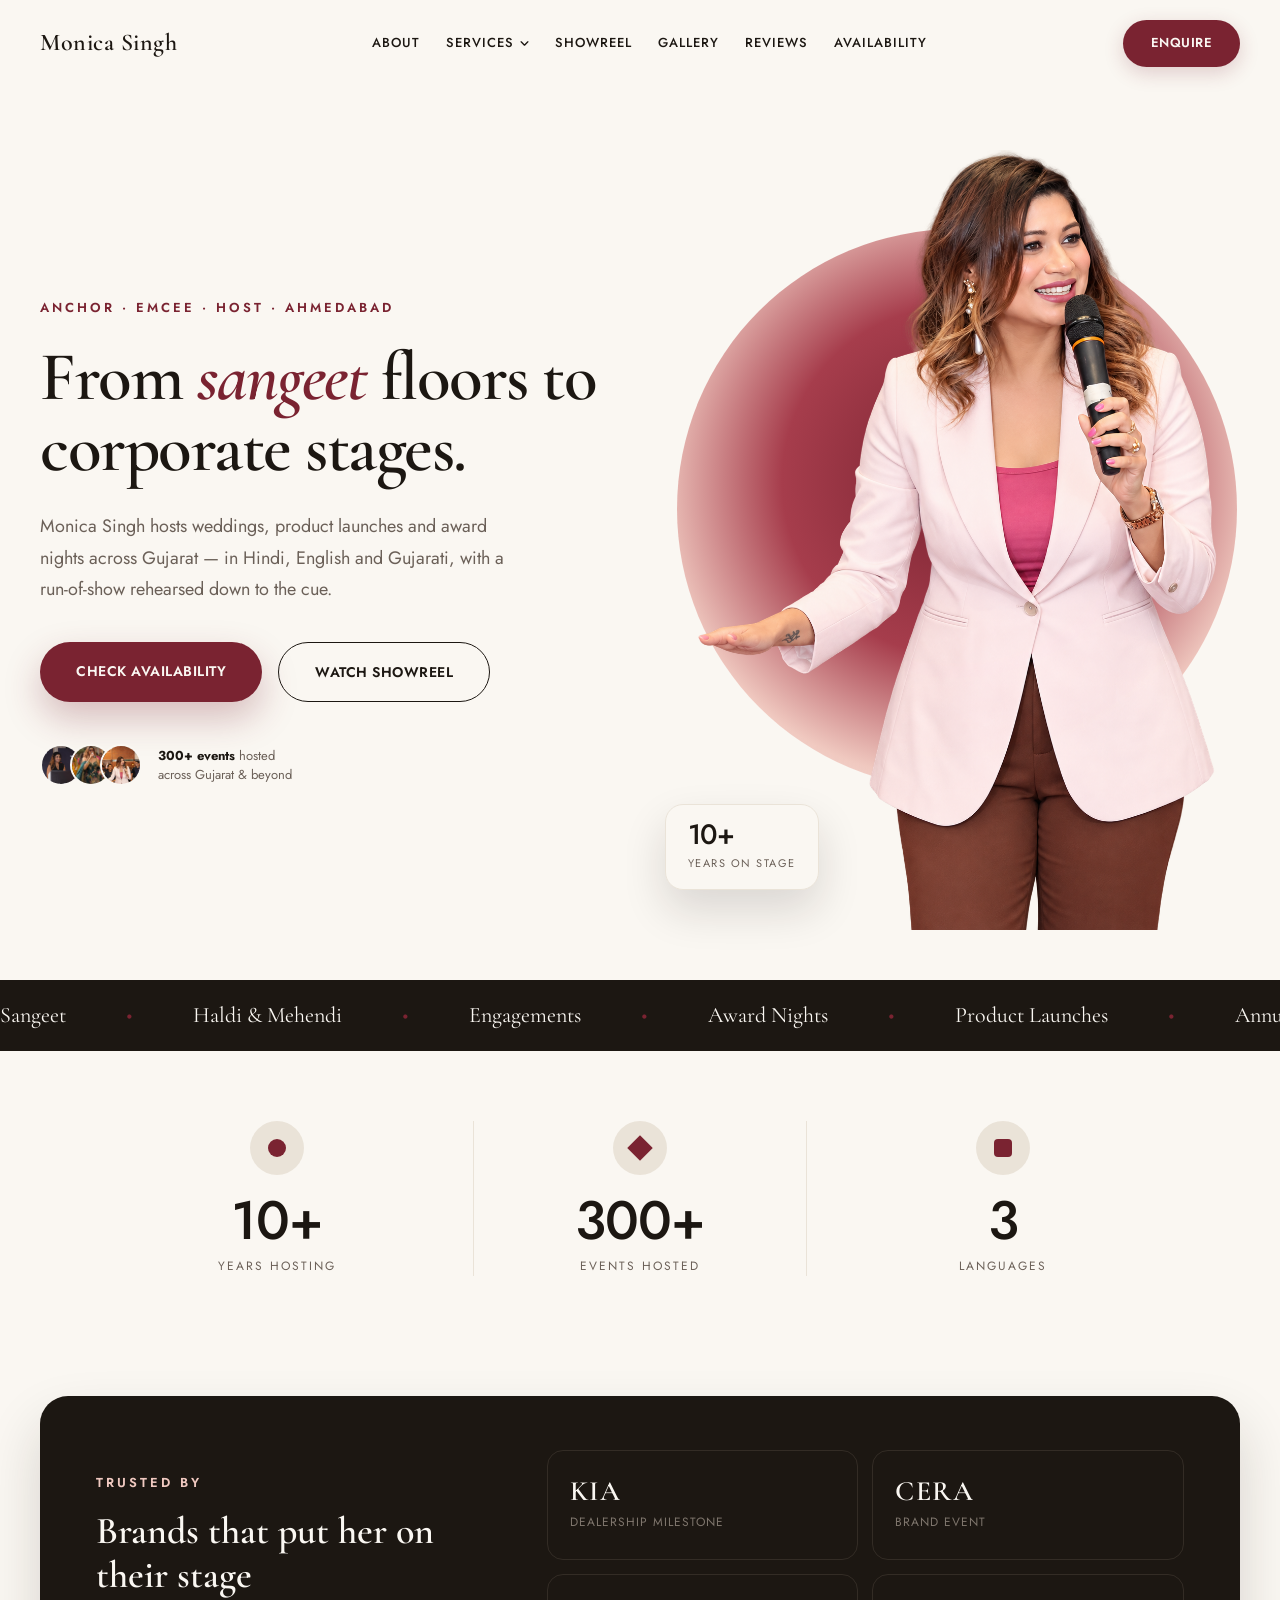
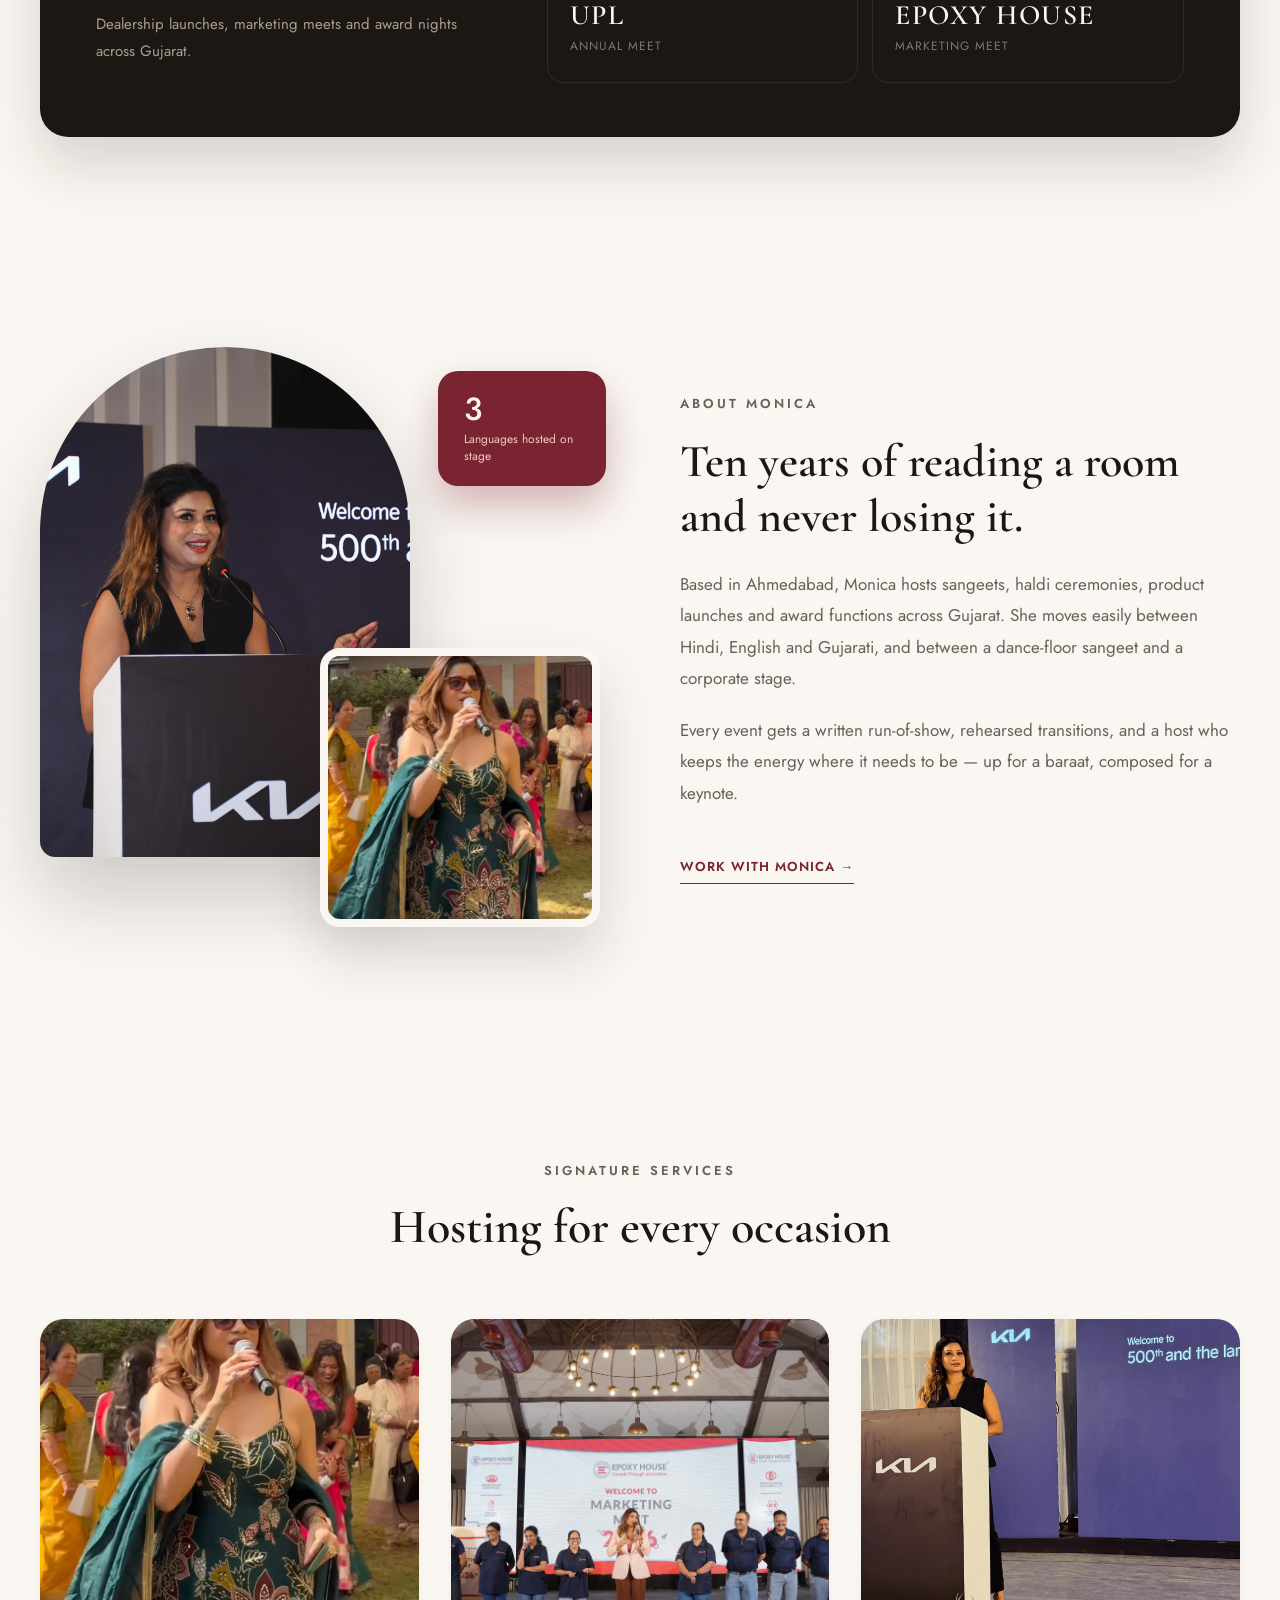
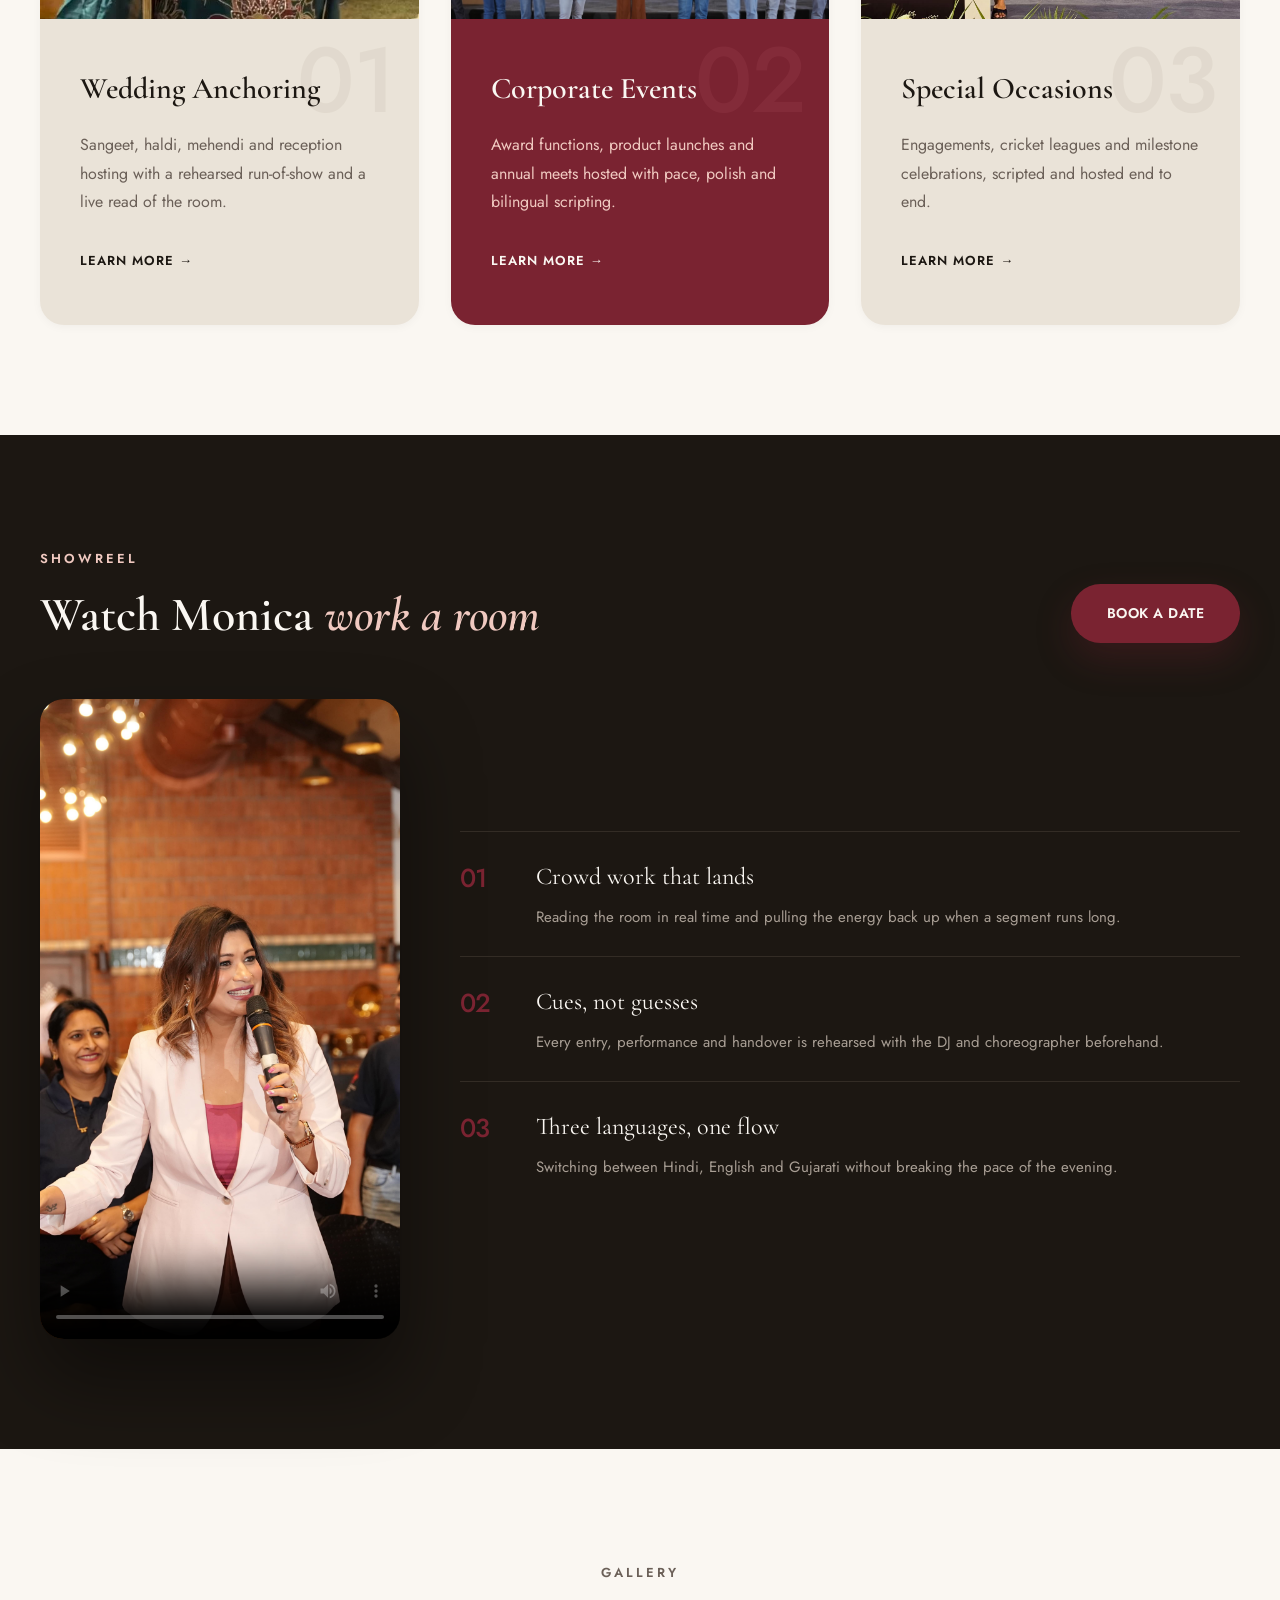
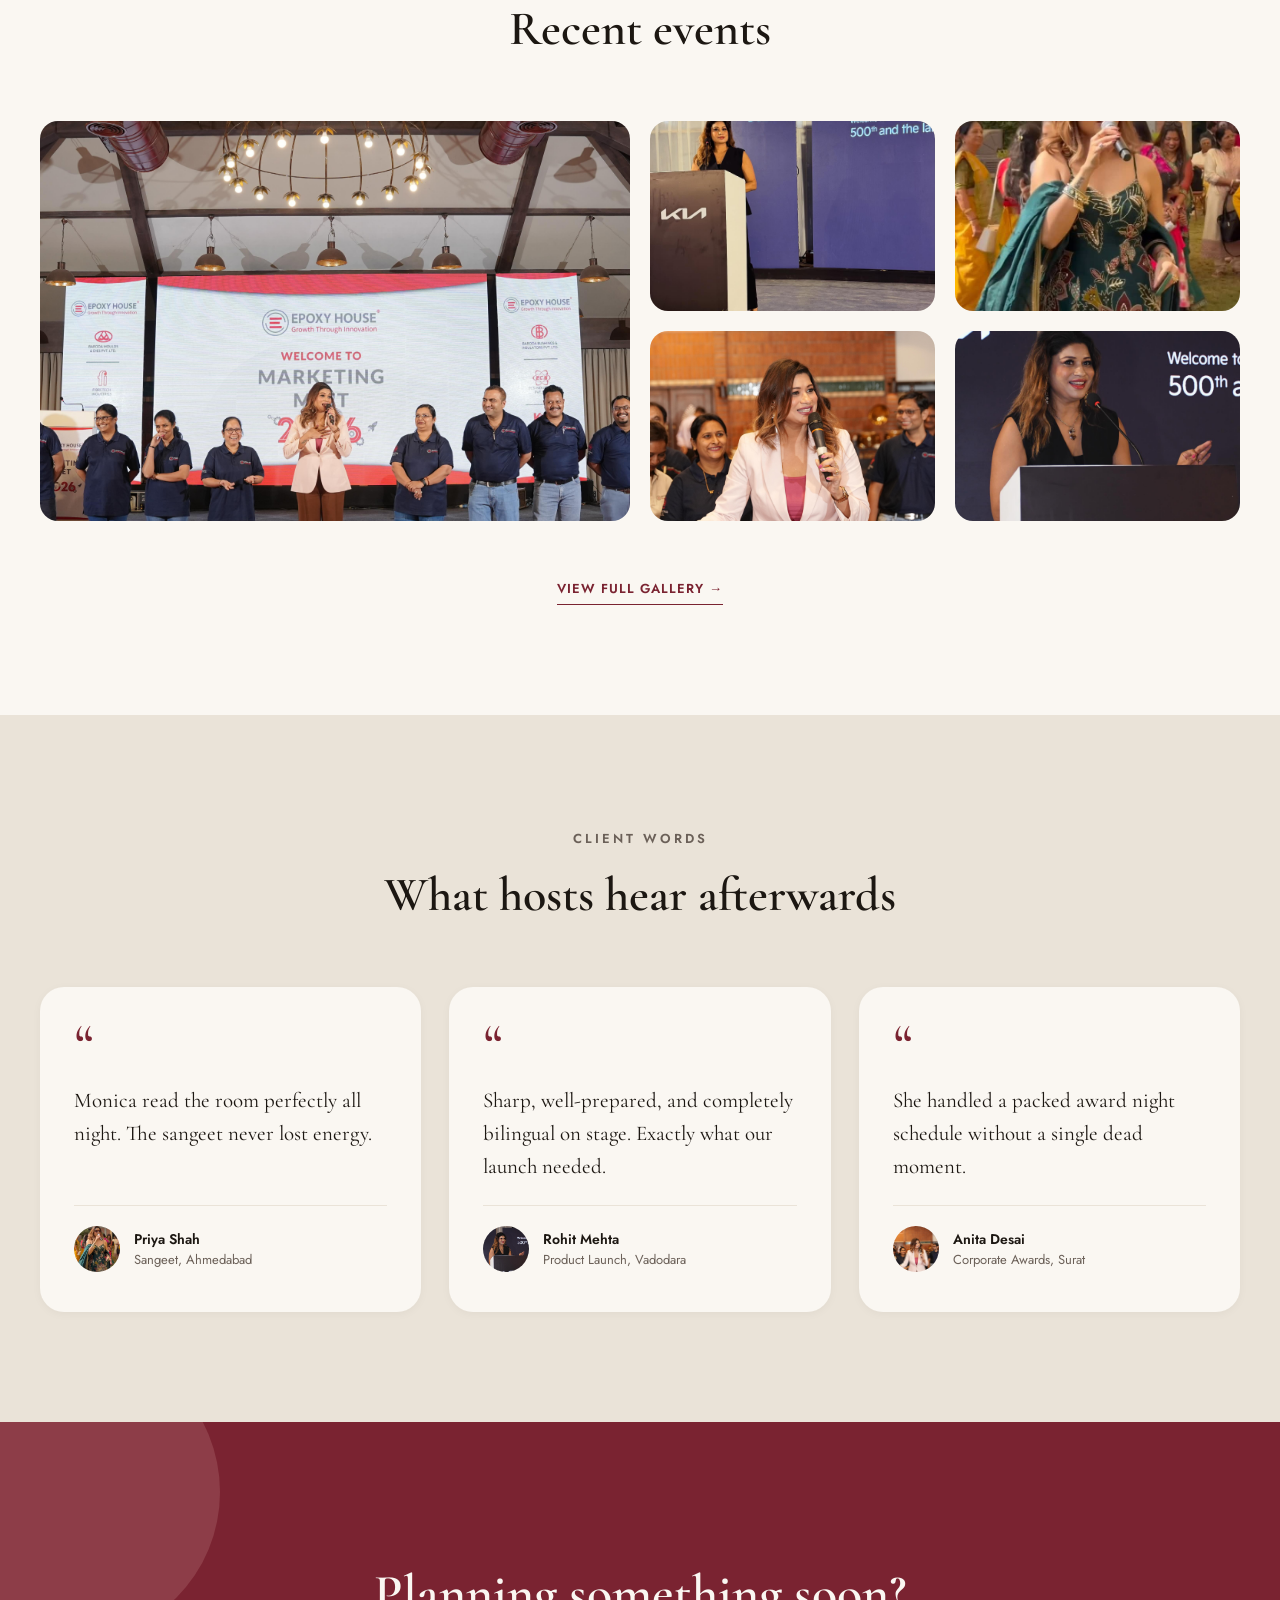
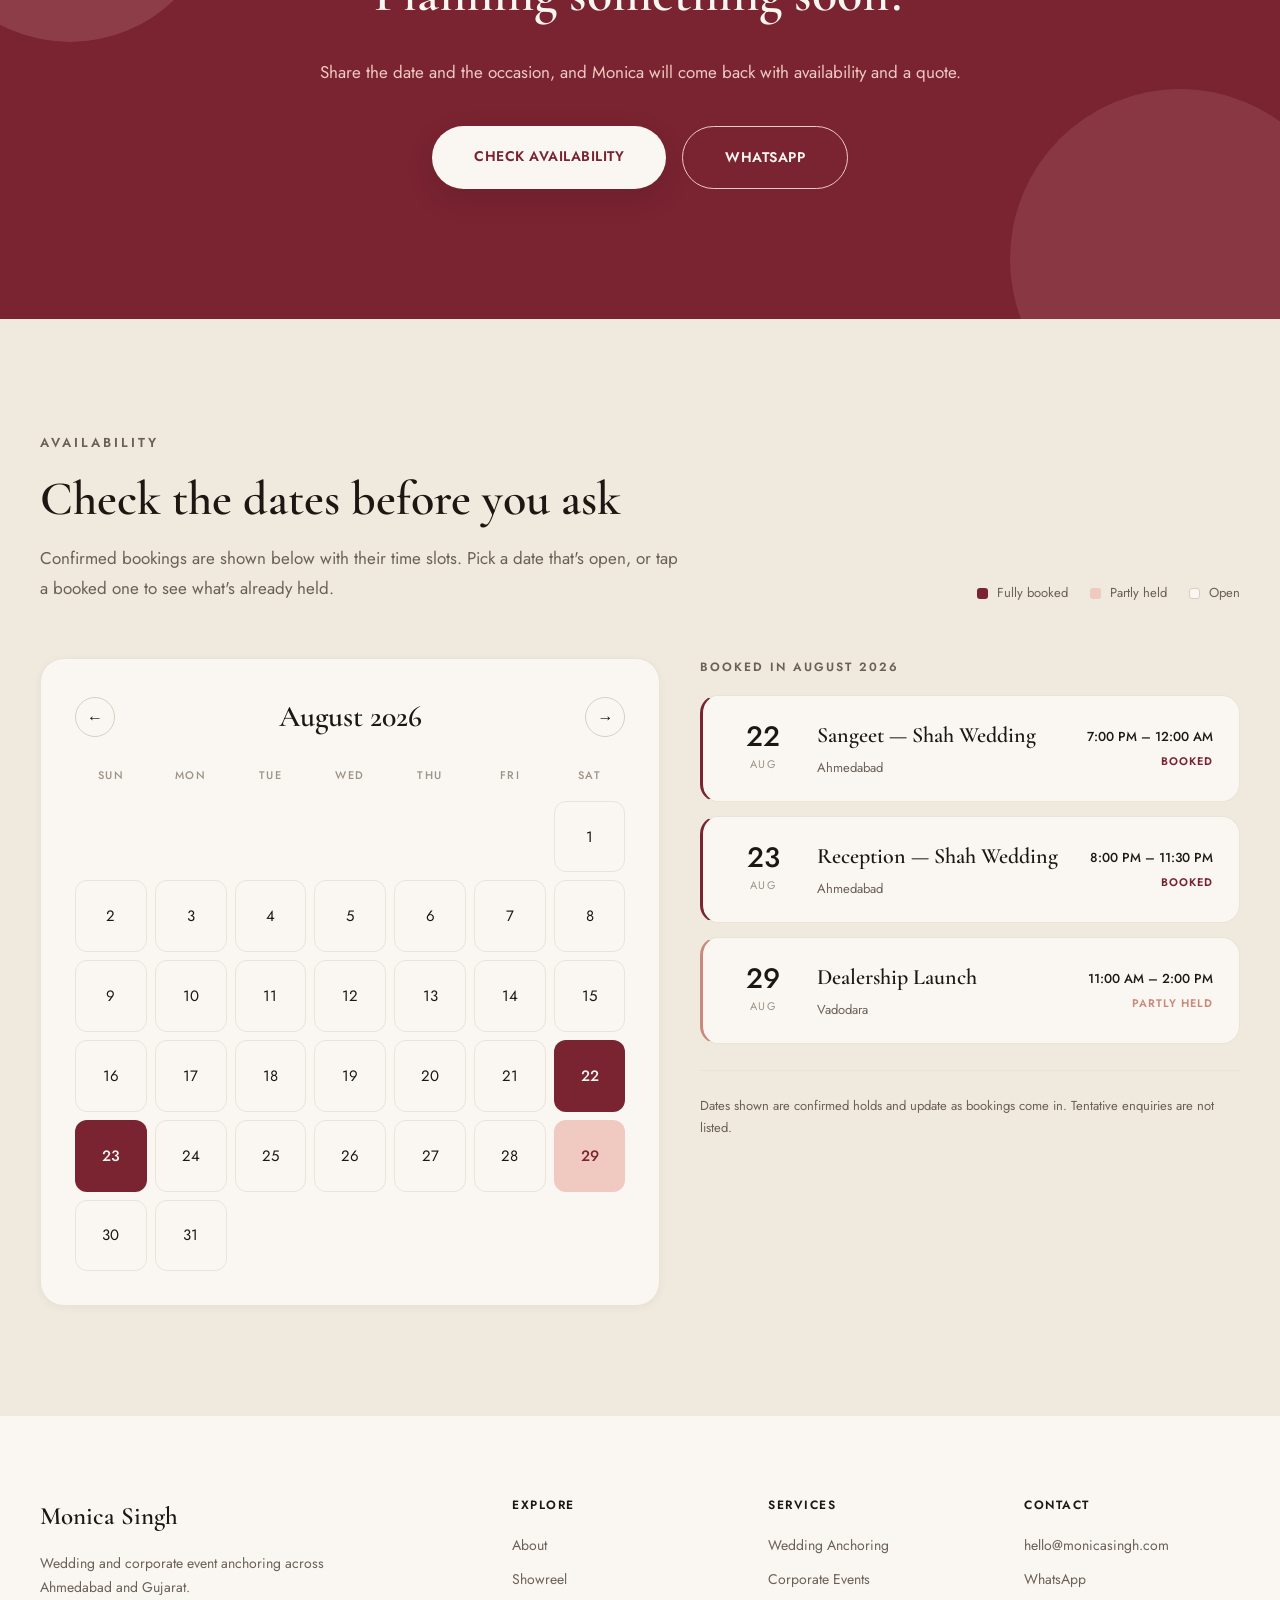
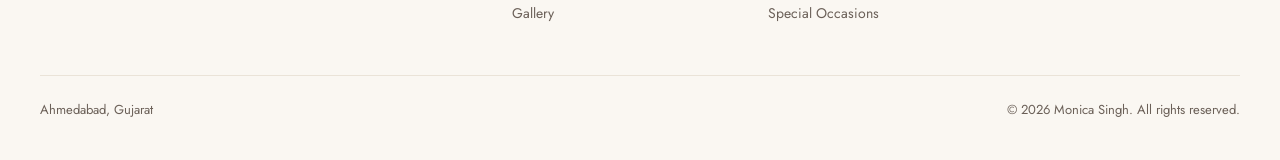
==== commit 09354693: "Add Corporate Events page and full filterable event gallery Adds corporate-events.html as a dedicate" ====
--- a/index.html
+++ b/index.html
@@ -33,7 +33,7 @@
   <link href="https://fonts.googleapis.com/css2?family=Cormorant+Garamond:ital,wght@0,400;0,500;0,600;0,700;1,400;1,500&family=Jost:wght@300;400;500;600&display=swap" rel="stylesheet">
 
   <!-- Stylesheet -->
-  <link rel="stylesheet" href="css/style.css">
+  <link rel="stylesheet" href="css/style.css?v=3">
 </head>
 <body>
 
@@ -57,14 +57,14 @@
             <div class="dropdown-card">
               <a href="sangeet-hosting.html" class="dropdown-item">Sangeet Hosting</a>
               <a href="sangeet-hosting.html" class="dropdown-item">Wedding Anchoring</a>
-              <a href="#services" class="dropdown-item">Corporate Events</a>
+              <a href="corporate-events.html" class="dropdown-item">Corporate Events</a>
               <a href="#services" class="dropdown-item">Special Occasions</a>
             </div>
           </div>
         </div>
 
         <a href="#action" class="nav-link">Showreel</a>
-        <a href="#gallery" class="nav-link">Gallery</a>
+        <a href="gallery.html" class="nav-link">Gallery</a>
         <a href="#testimonials" class="nav-link">Reviews</a>
         <a href="#availability" class="nav-link">Availability</a>
       </nav>
@@ -89,9 +89,9 @@
     <div class="mobile-nav-links">
       <a href="#collage">About Monica</a>
       <a href="sangeet-hosting.html">Sangeet &amp; Wedding Hosting</a>
-      <a href="#services">Corporate Events</a>
+      <a href="corporate-events.html">Corporate Events</a>
       <a href="#action">Watch Showreel</a>
-      <a href="#gallery">Event Gallery</a>
+      <a href="gallery.html">Event Gallery</a>
       <a href="#testimonials">Client Reviews</a>
       <a href="#availability">Live Availability</a>
       <a href="#contact" style="color: var(--color-primary); margin-top: 10px;">Enquire Now &rarr;</a>
@@ -263,7 +263,7 @@
           </a>
 
           <!-- 02: Corporate Events -->
-          <a href="#contact" class="service-card service-card-burgundy">
+          <a href="corporate-events.html" class="service-card service-card-burgundy">
             <div class="service-card-img-wrap">
               <img src="assets/epoxy-stage.jpg" alt="Monica hosting a corporate marketing meet">
             </div>
@@ -349,6 +349,10 @@
           <img src="assets/sangeet-green.jpg" alt="Monica Singh hosting a wedding celebration outdoors" class="gallery-img">
           <img src="assets/corporate-crowd.jpg" alt="Monica Singh working the crowd at a corporate event" class="gallery-img">
           <img src="assets/kia-closeup.jpg" alt="Monica Singh speaking at a Kia milestone event" class="gallery-img">
+        </div>
+
+        <div style="text-align: center; margin-top: 44px;">
+          <a href="gallery.html" class="collage-link">View full gallery &rarr;</a>
         </div>
       </div>
     </section>
@@ -494,14 +498,14 @@
           <div class="footer-links-list">
             <a href="#collage" class="footer-link">About</a>
             <a href="#action" class="footer-link">Showreel</a>
-            <a href="#gallery" class="footer-link">Gallery</a>
+            <a href="gallery.html" class="footer-link">Gallery</a>
           </div>
         </div>
         <div>
           <div class="footer-col-title">Services</div>
           <div class="footer-links-list">
             <a href="sangeet-hosting.html" class="footer-link">Wedding Anchoring</a>
-            <a href="#services" class="footer-link">Corporate Events</a>
+            <a href="corporate-events.html" class="footer-link">Corporate Events</a>
             <a href="#services" class="footer-link">Special Occasions</a>
           </div>
         </div>
@@ -526,6 +530,6 @@
   </a>
 
   <!-- JavaScript -->
-  <script src="js/app.js"></script>
+  <script src="js/app.js?v=3"></script>
 </body>
 </html>
--- a/css/style.css
+++ b/css/style.css
@@ -2112,3 +2112,393 @@
     text-align: center;
   }
 }
+
+/* ==========================================================================
+   Gallery Page
+   ========================================================================== */
+.gallery-page-hero {
+  position: relative;
+  overflow: hidden;
+  padding: 190px 0 64px;
+  background: var(--color-bg);
+  text-align: center;
+}
+
+.gallery-hero-deco-1 {
+  position: absolute;
+  top: -120px;
+  left: -100px;
+  width: 320px;
+  height: 320px;
+  border-radius: 50%;
+  background: var(--color-primary-soft);
+  filter: blur(10px);
+  pointer-events: none;
+}
+
+.gallery-hero-deco-2 {
+  position: absolute;
+  top: -60px;
+  right: -140px;
+  width: 380px;
+  height: 380px;
+  border-radius: 50%;
+  background: rgba(122, 35, 49, 0.05);
+  filter: blur(10px);
+  pointer-events: none;
+}
+
+.gallery-hero-stats {
+  display: flex;
+  align-items: center;
+  justify-content: center;
+  gap: 34px;
+  margin-top: 38px;
+  flex-wrap: wrap;
+}
+
+.gallery-hero-stat {
+  text-align: center;
+}
+
+.gallery-hero-stat-val {
+  font-family: var(--font-sans);
+  font-weight: 500;
+  letter-spacing: -0.5px;
+  font-size: 26px;
+  color: var(--color-primary);
+  line-height: 1;
+}
+
+.gallery-hero-stat-lbl {
+  font-size: 11px;
+  letter-spacing: 1.6px;
+  text-transform: uppercase;
+  color: var(--color-text-light);
+  margin-top: 6px;
+}
+
+.gallery-hero-stat-divider {
+  width: 1px;
+  height: 30px;
+  background: var(--color-border-subtle);
+}
+
+.gallery-filter-bar {
+  position: sticky;
+  top: 89px;
+  z-index: 20;
+  background: rgba(250, 247, 242, 0.98);
+  backdrop-filter: blur(14px);
+  -webkit-backdrop-filter: blur(14px);
+  border-bottom: 1px solid var(--color-border);
+  padding: 16px 0;
+}
+
+.filter-pills {
+  display: flex;
+  gap: 10px;
+  flex-wrap: wrap;
+  justify-content: center;
+}
+
+.filter-pill {
+  display: inline-flex;
+  align-items: center;
+  gap: 7px;
+  font-family: var(--font-sans);
+  font-size: 13px;
+  letter-spacing: 0.3px;
+  font-weight: 500;
+  color: var(--color-text-muted);
+  background: var(--color-bg-card);
+  border: 1px solid var(--color-border-subtle);
+  border-radius: var(--radius-full);
+  padding: 9px 20px;
+  cursor: pointer;
+  transition: all 0.25s ease;
+  white-space: nowrap;
+}
+
+.filter-pill:hover {
+  border-color: var(--color-primary);
+  color: var(--color-primary);
+}
+
+.filter-pill.active {
+  background: var(--color-primary);
+  border-color: var(--color-primary);
+  color: var(--color-white);
+}
+
+.filter-count {
+  font-size: 11px;
+  font-weight: 600;
+  color: inherit;
+  opacity: 0.6;
+  background: rgba(107, 96, 88, 0.1);
+  border-radius: var(--radius-full);
+  padding: 1px 7px;
+}
+
+.filter-pill.active .filter-count {
+  background: rgba(250, 247, 242, 0.22);
+  opacity: 0.9;
+}
+
+.gallery-full-section {
+  padding: 60px 0 110px;
+}
+
+/* Editorial masonry layout — items keep their natural aspect ratio and
+   reflow cleanly no matter how many are visible after filtering. */
+.gallery-full-grid {
+  column-count: 3;
+  column-gap: 22px;
+}
+
+.gallery-full-item {
+  position: relative;
+  display: block;
+  break-inside: avoid;
+  margin-bottom: 22px;
+  border-radius: var(--radius-lg);
+  overflow: hidden;
+  cursor: pointer;
+  box-shadow: var(--shadow-sm);
+  background: var(--color-bg-card-alt);
+  opacity: 0;
+  animation: galleryFadeIn 0.5s ease forwards;
+}
+
+@keyframes galleryFadeIn {
+  from { opacity: 0; transform: translateY(10px); }
+  to { opacity: 1; transform: translateY(0); }
+}
+
+.gallery-full-item.hidden-item {
+  display: none;
+}
+
+.gallery-full-img {
+  width: 100%;
+  height: auto;
+  display: block;
+  transition: transform 0.5s ease, filter 0.5s ease;
+}
+
+.gallery-full-item:hover .gallery-full-img {
+  transform: scale(1.045);
+}
+
+.gallery-full-tag {
+  position: absolute;
+  top: 14px;
+  left: 14px;
+  font-size: 10.5px;
+  font-weight: 600;
+  letter-spacing: 1.2px;
+  text-transform: uppercase;
+  color: var(--color-white);
+  background: rgba(28, 23, 18, 0.5);
+  backdrop-filter: blur(6px);
+  border-radius: var(--radius-full);
+  padding: 6px 12px;
+}
+
+.gallery-full-expand {
+  position: absolute;
+  top: 14px;
+  right: 14px;
+  width: 32px;
+  height: 32px;
+  display: flex;
+  align-items: center;
+  justify-content: center;
+  border-radius: 50%;
+  background: rgba(28, 23, 18, 0.5);
+  backdrop-filter: blur(6px);
+  color: var(--color-white);
+  opacity: 0;
+  transform: scale(0.85);
+  transition: opacity 0.25s ease, transform 0.25s ease;
+}
+
+.gallery-full-item:hover .gallery-full-expand {
+  opacity: 1;
+  transform: scale(1);
+}
+
+.gallery-full-caption {
+  position: absolute;
+  inset: auto 0 0 0;
+  padding: 46px 16px 16px;
+  background: linear-gradient(0deg, rgba(28, 23, 18, 0.85) 0%, rgba(28, 23, 18, 0) 100%);
+  color: var(--color-white);
+  font-size: 13px;
+  letter-spacing: 0.2px;
+  opacity: 0;
+  transform: translateY(6px);
+  transition: opacity 0.3s ease, transform 0.3s ease;
+}
+
+.gallery-full-item:hover .gallery-full-caption {
+  opacity: 1;
+  transform: translateY(0);
+}
+
+.gallery-empty-state {
+  text-align: center;
+  padding: 70px 20px;
+  color: var(--color-text-muted);
+  font-size: 15px;
+  display: none;
+}
+
+.gallery-empty-state.visible {
+  display: block;
+}
+
+.gallery-empty-icon {
+  width: 52px;
+  height: 52px;
+  margin: 0 auto 18px;
+  border-radius: 50%;
+  background: var(--color-bg-card-alt);
+  display: flex;
+  align-items: center;
+  justify-content: center;
+  color: var(--color-primary);
+}
+
+/* Lightbox */
+.lightbox-overlay {
+  position: fixed;
+  inset: 0;
+  z-index: 200;
+  background: rgba(17, 14, 10, 0.94);
+  display: none;
+  align-items: center;
+  justify-content: center;
+  padding: 60px 24px;
+}
+
+.lightbox-overlay.open {
+  display: flex;
+}
+
+.lightbox-img {
+  max-width: min(900px, 90vw);
+  max-height: 78vh;
+  border-radius: var(--radius-md);
+  box-shadow: var(--shadow-xl);
+  object-fit: contain;
+}
+
+.lightbox-meta {
+  position: absolute;
+  bottom: 34px;
+  left: 0;
+  right: 0;
+  text-align: center;
+}
+
+.lightbox-caption {
+  color: var(--color-primary-light);
+  font-size: 14px;
+  letter-spacing: 0.3px;
+}
+
+.lightbox-counter {
+  margin-top: 6px;
+  font-size: 11px;
+  letter-spacing: 1.6px;
+  text-transform: uppercase;
+  color: rgba(250, 247, 242, 0.5);
+}
+
+.lightbox-close {
+  position: absolute;
+  top: 26px;
+  right: 30px;
+  background: transparent;
+  border: none;
+  color: var(--color-white);
+  font-size: 22px;
+  cursor: pointer;
+  width: 44px;
+  height: 44px;
+  border-radius: 50%;
+  transition: background 0.2s ease;
+}
+
+.lightbox-close:hover {
+  background: rgba(255, 255, 255, 0.12);
+}
+
+.lightbox-nav {
+  position: absolute;
+  top: 50%;
+  transform: translateY(-50%);
+  background: rgba(255, 255, 255, 0.08);
+  border: none;
+  color: var(--color-white);
+  font-size: 20px;
+  width: 48px;
+  height: 48px;
+  border-radius: 50%;
+  cursor: pointer;
+  transition: background 0.2s ease;
+}
+
+.lightbox-nav:hover {
+  background: rgba(255, 255, 255, 0.2);
+}
+
+.lightbox-prev {
+  left: 20px;
+}
+
+.lightbox-next {
+  right: 20px;
+}
+
+@media (max-width: 1000px) {
+  .gallery-full-grid {
+    column-count: 2;
+  }
+}
+
+@media (max-width: 640px) {
+  .gallery-full-grid {
+    column-count: 1;
+  }
+
+  .gallery-page-hero {
+    padding: 150px 0 40px;
+  }
+
+  .gallery-hero-stats {
+    gap: 24px;
+  }
+
+  .filter-pills {
+    justify-content: flex-start;
+    overflow-x: auto;
+    padding-bottom: 2px;
+  }
+
+  .lightbox-nav {
+    width: 40px;
+    height: 40px;
+    font-size: 16px;
+  }
+
+  .lightbox-prev {
+    left: 8px;
+  }
+
+  .lightbox-next {
+    right: 8px;
+  }
+}
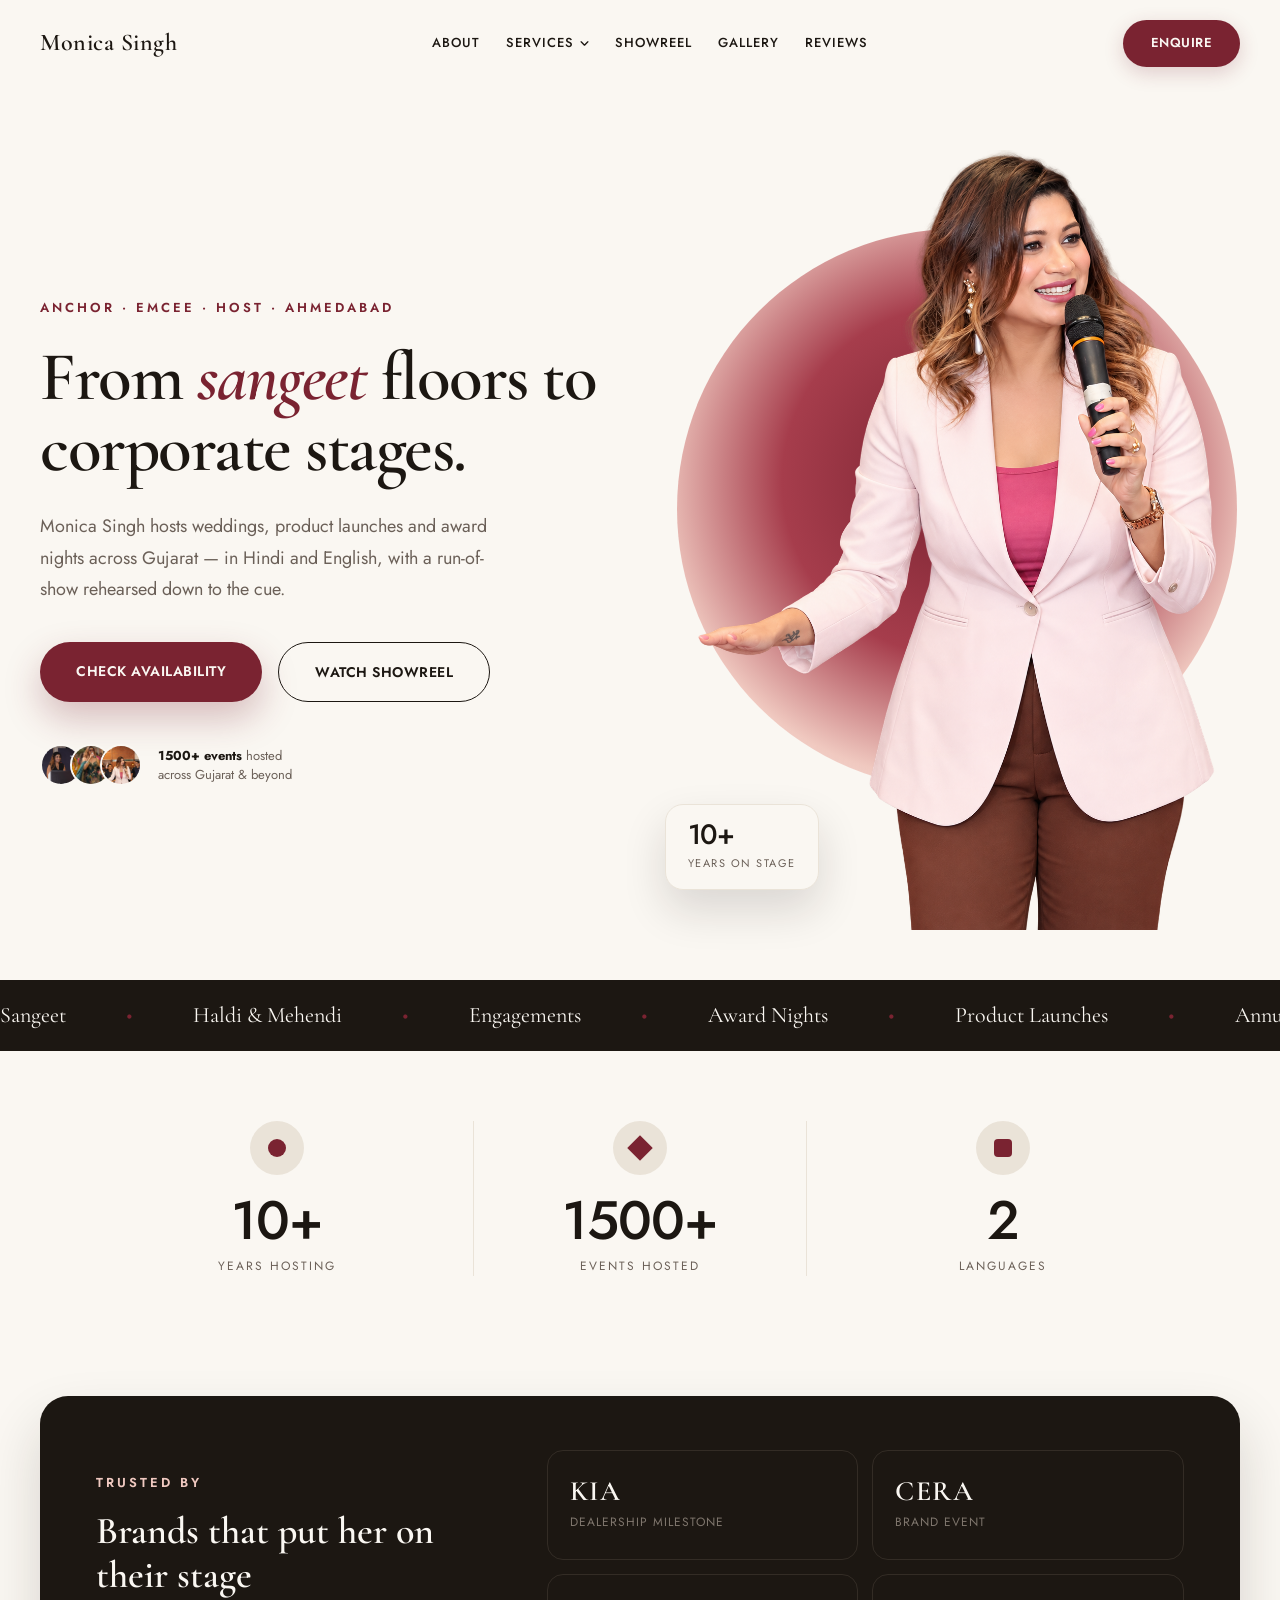
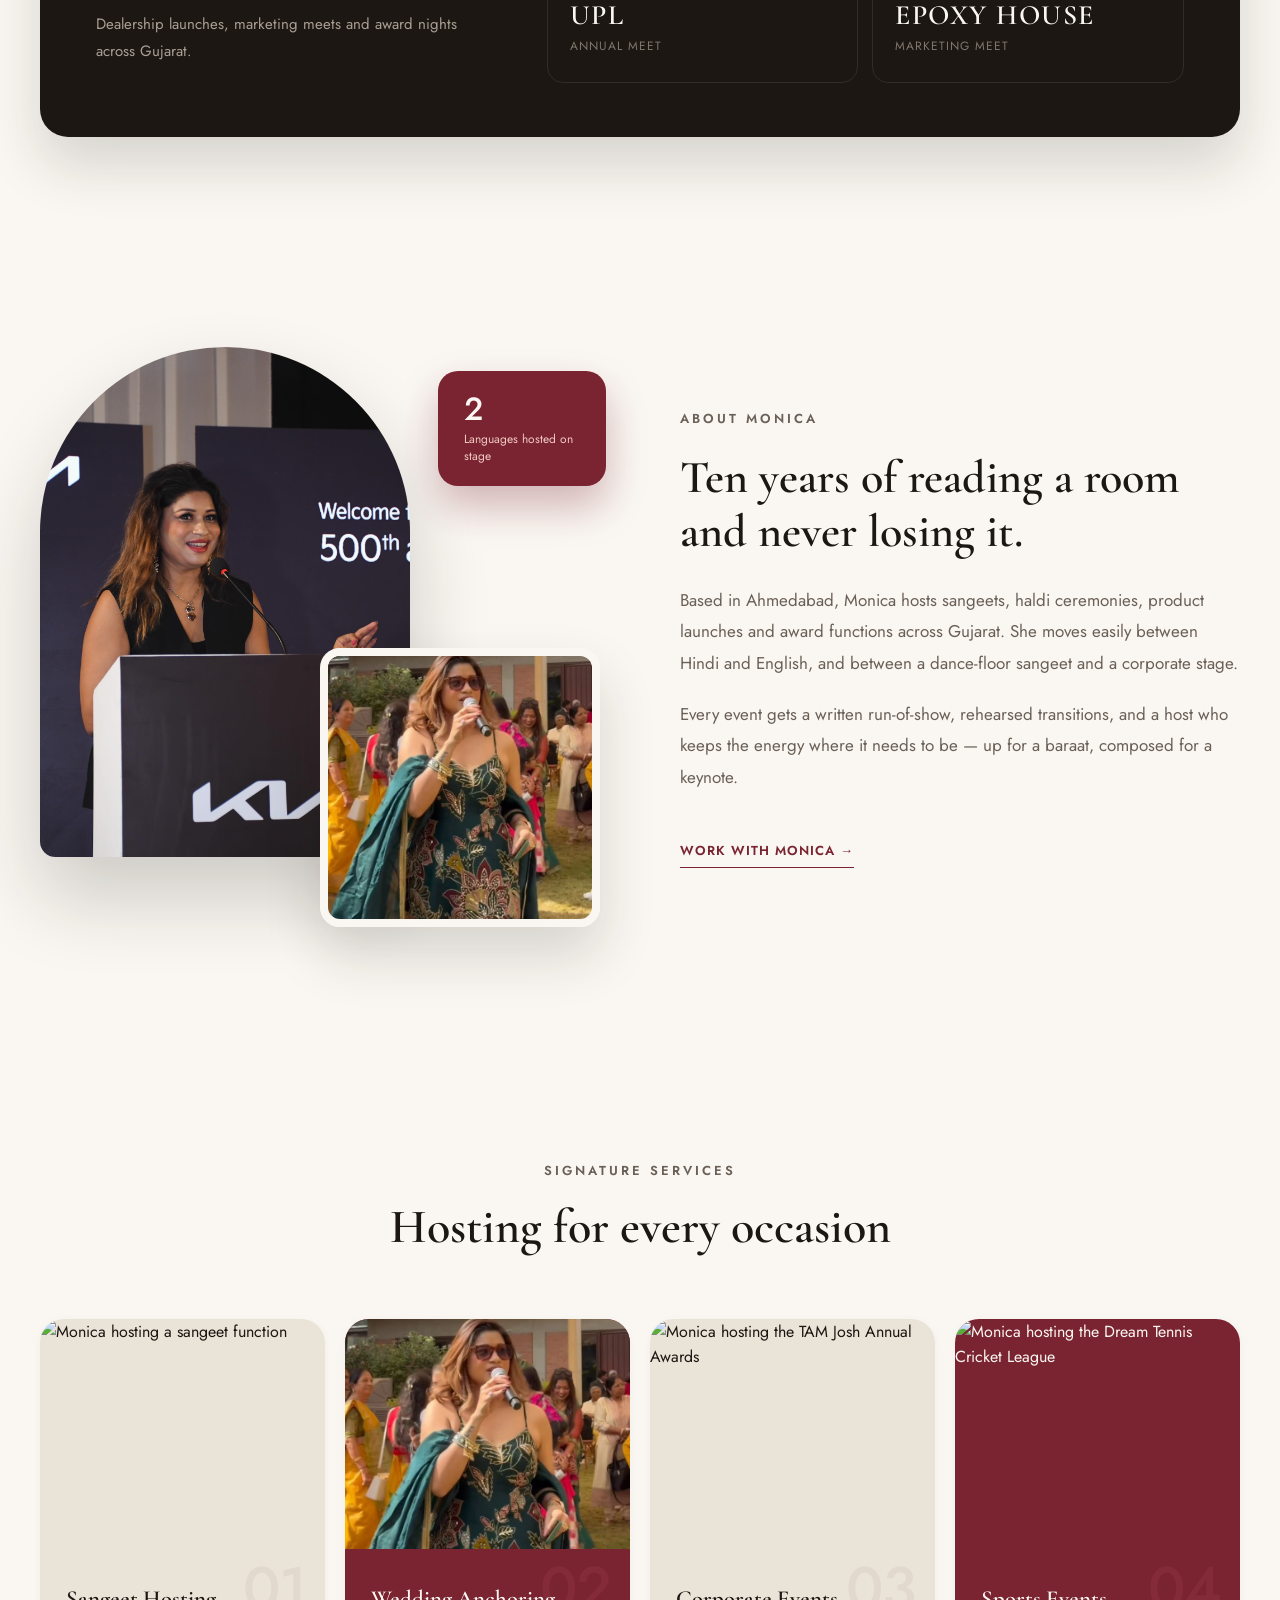
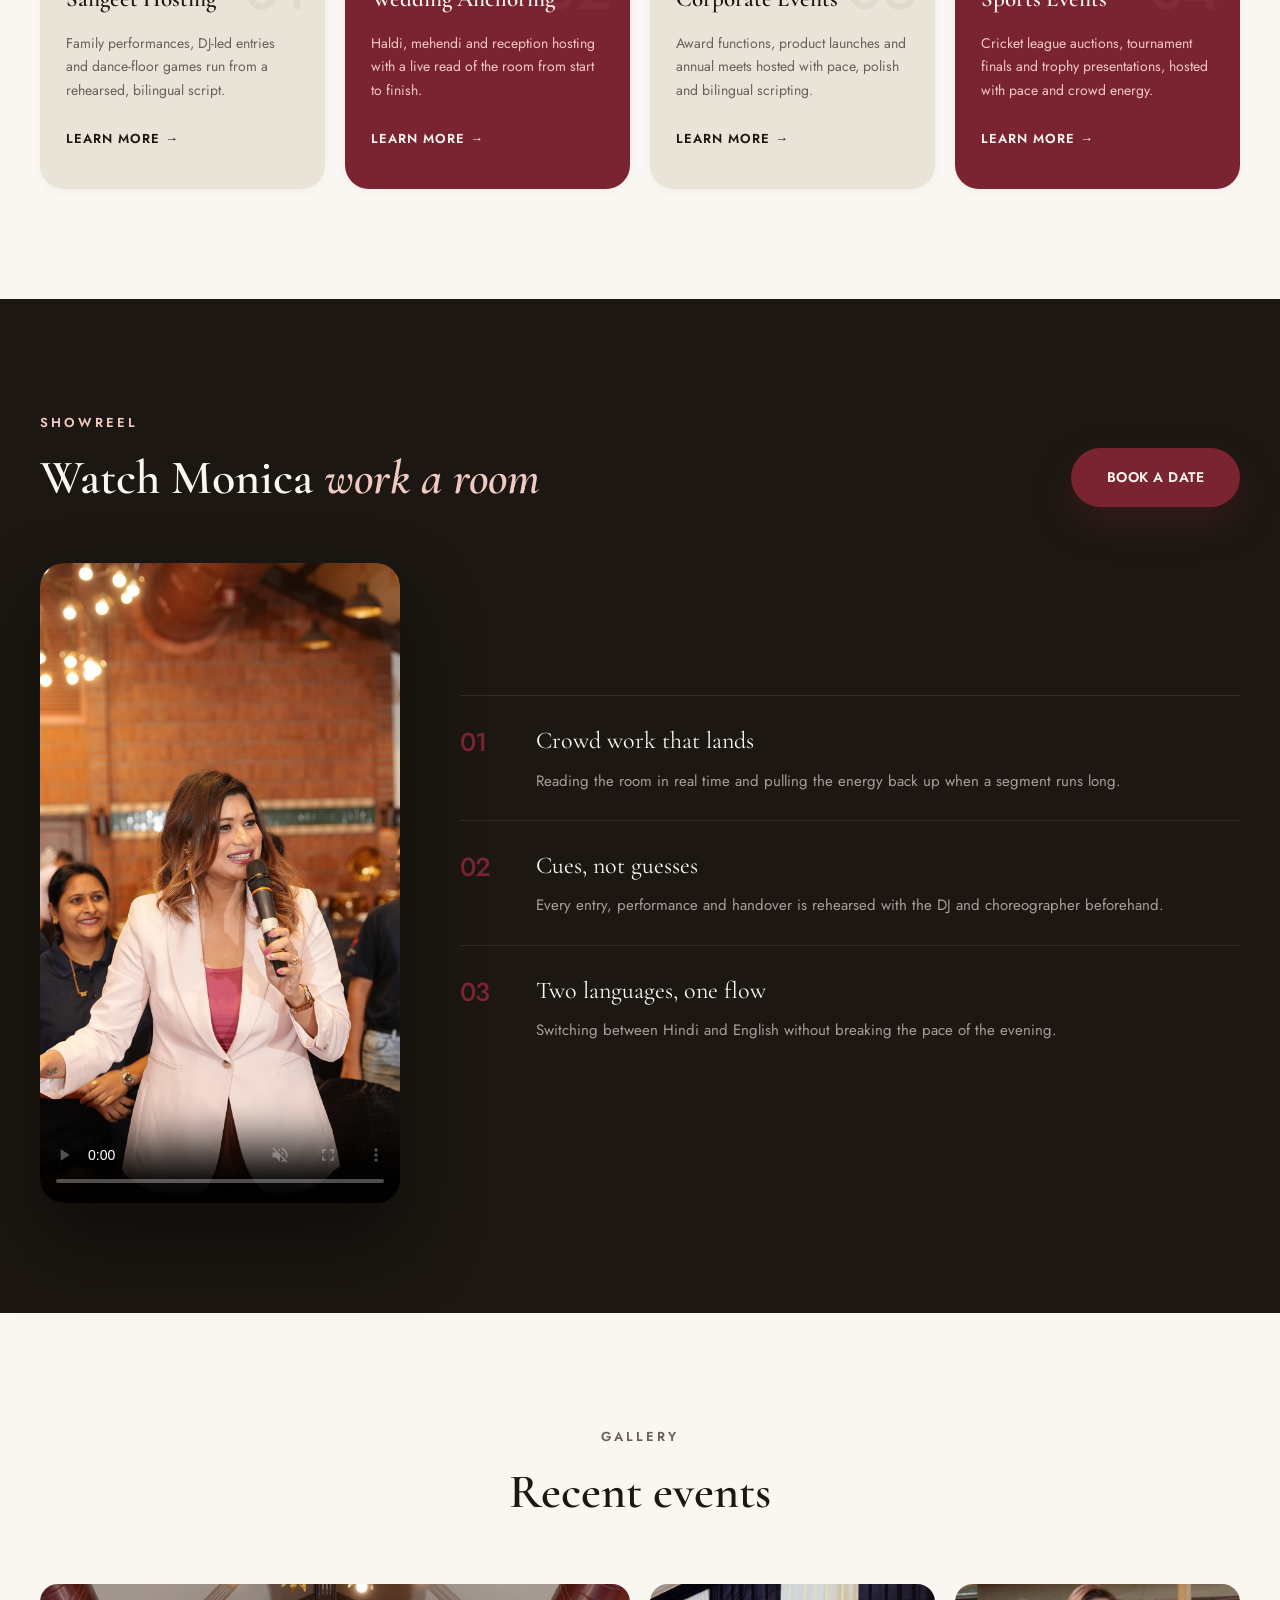
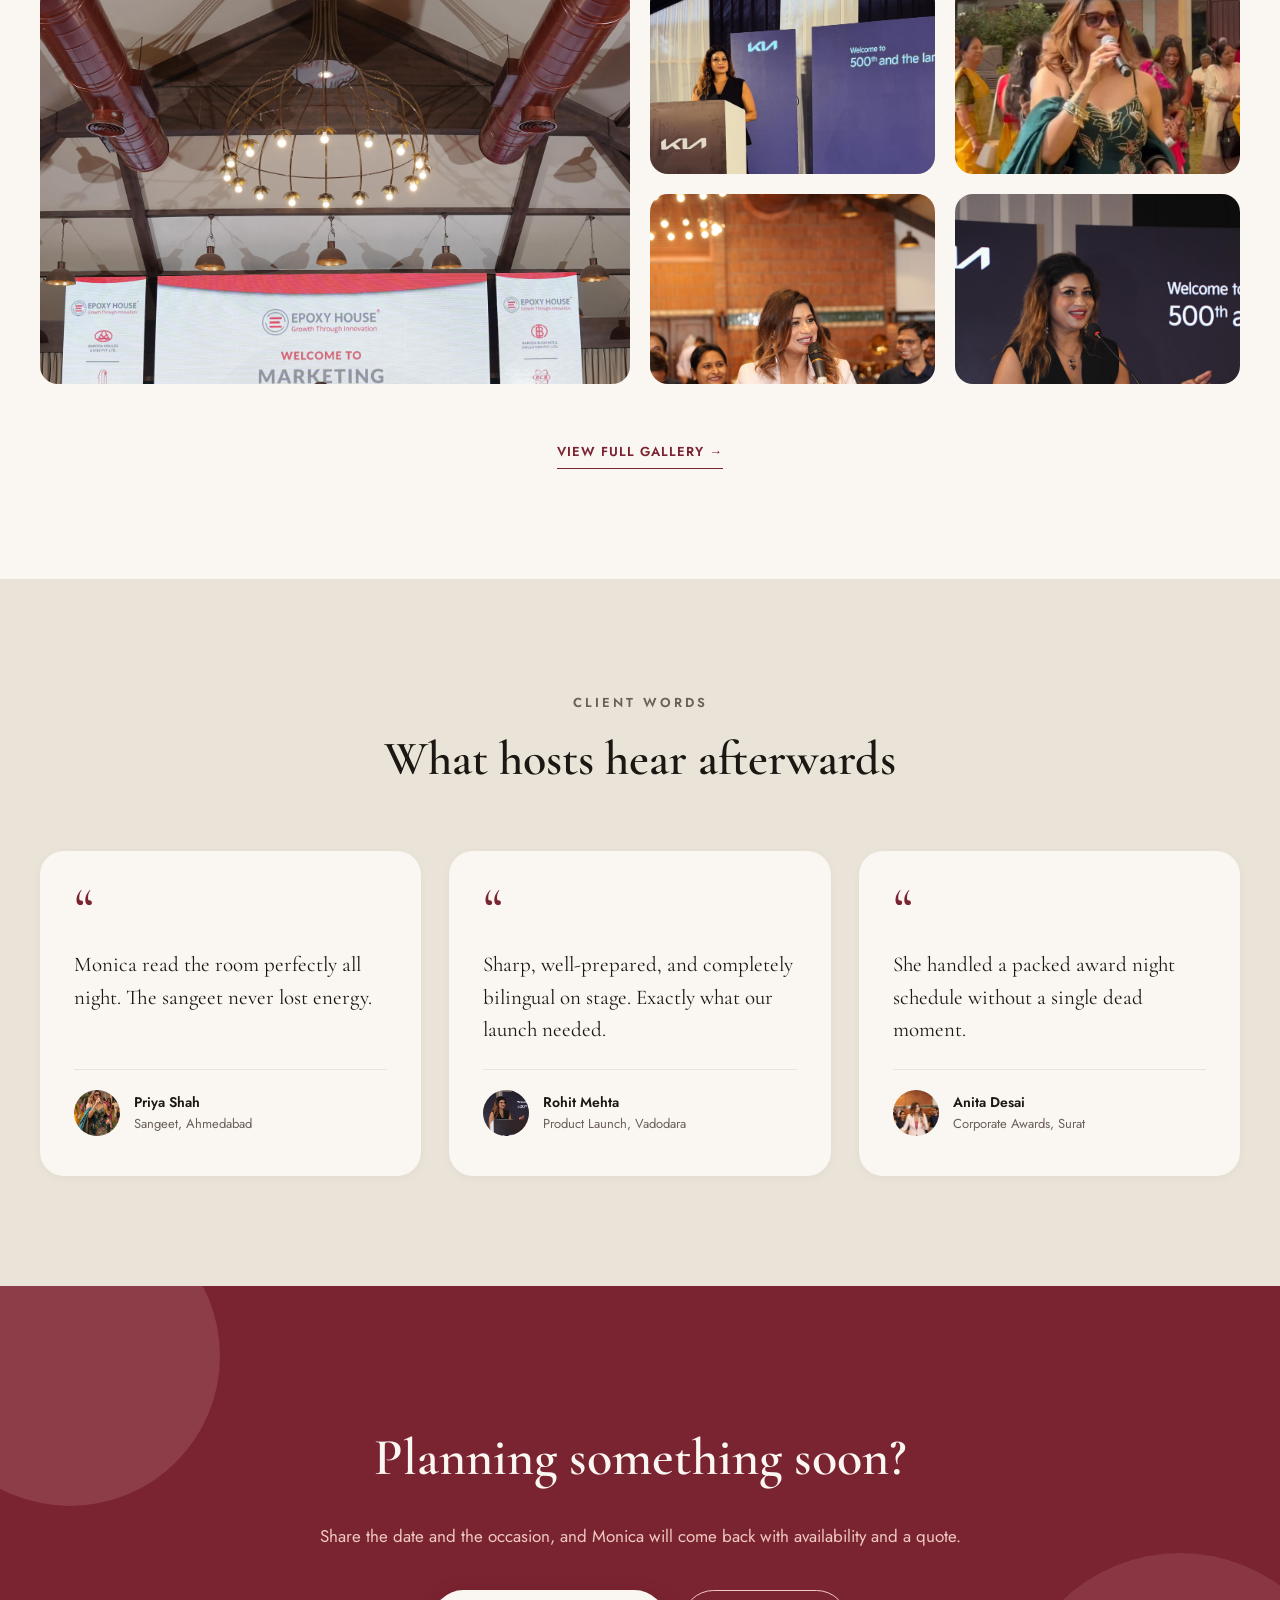
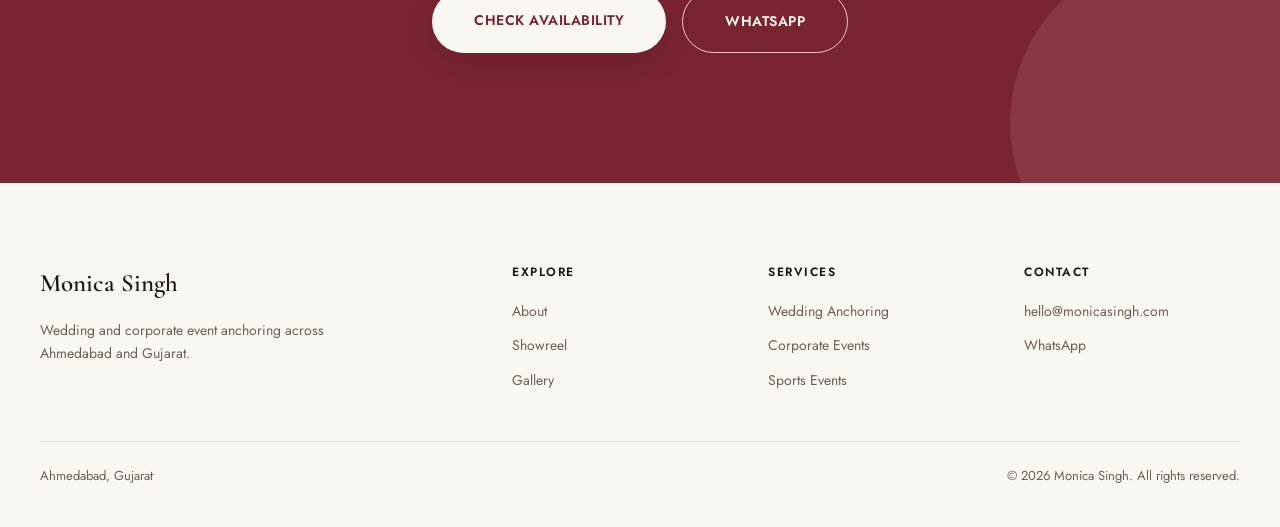
==== commit 0cfc1dba: "Add Sports Events page, real event media, and site cleanup - Add sports-events.html as a fourth full" ====
--- a/index.html
+++ b/index.html
@@ -4,9 +4,9 @@
   <meta charset="utf-8">
   <meta name="viewport" content="width=device-width, initial-scale=1">
   <title>Monica Singh — Wedding &amp; Corporate Anchor in Ahmedabad</title>
-  <meta name="description" content="Monica Singh hosts weddings, product launches and award nights across Gujarat — in Hindi, English and Gujarati, with a run-of-show rehearsed down to the cue.">
+  <meta name="description" content="Monica Singh hosts weddings, product launches and award nights across Gujarat — in Hindi and English, with a run-of-show rehearsed down to the cue.">
   <meta property="og:title" content="Monica Singh — Wedding &amp; Corporate Anchor in Ahmedabad">
-  <meta property="og:description" content="From sangeet floors to corporate stages. 10+ years hosting 300+ events across Gujarat and beyond.">
+  <meta property="og:description" content="From sangeet floors to corporate stages. 10+ years hosting 1500+ events across Gujarat and beyond.">
   <meta property="og:type" content="website">
 
   <!-- Schema.org JSON-LD -->
@@ -22,7 +22,7 @@
       "addressRegion": "Gujarat",
       "addressCountry": "IN"
     },
-    "knowsLanguage": ["Hindi", "English", "Gujarati"],
+    "knowsLanguage": ["Hindi", "English"],
     "email": "hello@monicasingh.com"
   }
   </script>
@@ -33,7 +33,7 @@
   <link href="https://fonts.googleapis.com/css2?family=Cormorant+Garamond:ital,wght@0,400;0,500;0,600;0,700;1,400;1,500&family=Jost:wght@300;400;500;600&display=swap" rel="stylesheet">
 
   <!-- Stylesheet -->
-  <link rel="stylesheet" href="css/style.css?v=3">
+  <link rel="stylesheet" href="css/style.css?v=4">
 </head>
 <body>
 
@@ -58,7 +58,7 @@
               <a href="sangeet-hosting.html" class="dropdown-item">Sangeet Hosting</a>
               <a href="sangeet-hosting.html" class="dropdown-item">Wedding Anchoring</a>
               <a href="corporate-events.html" class="dropdown-item">Corporate Events</a>
-              <a href="#services" class="dropdown-item">Special Occasions</a>
+              <a href="sports-events.html" class="dropdown-item">Sports Events</a>
             </div>
           </div>
         </div>
@@ -66,7 +66,6 @@
         <a href="#action" class="nav-link">Showreel</a>
         <a href="gallery.html" class="nav-link">Gallery</a>
         <a href="#testimonials" class="nav-link">Reviews</a>
-        <a href="#availability" class="nav-link">Availability</a>
       </nav>
 
       <a href="#contact" class="btn-header-enquire" id="header-enquire-btn">Enquire</a>
@@ -93,7 +92,6 @@
       <a href="#action">Watch Showreel</a>
       <a href="gallery.html">Event Gallery</a>
       <a href="#testimonials">Client Reviews</a>
-      <a href="#availability">Live Availability</a>
       <a href="#contact" style="color: var(--color-primary); margin-top: 10px;">Enquire Now &rarr;</a>
     </div>
     <div class="mobile-drawer-footer">
@@ -110,7 +108,7 @@
           From <em>sangeet</em> floors to<br>corporate stages.
         </h1>
         <p class="hero-description">
-          Monica Singh hosts weddings, product launches and award nights across Gujarat &mdash; in Hindi, English and Gujarati, with a run-of-show rehearsed down to the cue.
+          Monica Singh hosts weddings, product launches and award nights across Gujarat &mdash; in Hindi and English, with a run-of-show rehearsed down to the cue.
         </p>
         <div class="hero-actions">
           <a href="#contact" class="btn-primary" id="hero-btn-availability">Check Availability</a>
@@ -123,7 +121,7 @@
             <img src="assets/corporate-crowd.jpg" alt="Monica hosting a corporate meet" class="hero-avatar-img">
           </div>
           <div class="hero-proof-text">
-            <strong>300+ events</strong> hosted<br>across Gujarat &amp; beyond
+            <strong>1500+ events</strong> hosted<br>across Gujarat &amp; beyond
           </div>
         </div>
       </div>
@@ -161,14 +159,14 @@
             <div class="stat-icon-wrapper">
               <div class="stat-diamond"></div>
             </div>
-            <div class="stat-number" id="stat-events">300+</div>
+            <div class="stat-number" id="stat-events">1500+</div>
             <div class="stat-label">Events Hosted</div>
           </div>
           <div class="stat-item">
             <div class="stat-icon-wrapper">
               <div class="stat-square"></div>
             </div>
-            <div class="stat-number">3</div>
+            <div class="stat-number">2</div>
             <div class="stat-label">Languages</div>
           </div>
         </div>
@@ -218,7 +216,7 @@
               <img src="assets/sangeet-green.jpg" alt="Monica Singh hosting a wedding function outdoors">
             </div>
             <div class="collage-badge">
-              <div class="collage-badge-num">3</div>
+              <div class="collage-badge-num">2</div>
               <div class="collage-badge-label">Languages hosted on stage</div>
             </div>
           </div>
@@ -229,7 +227,7 @@
               Ten years of reading a room and never losing it.
             </h2>
             <p>
-              Based in Ahmedabad, Monica hosts sangeets, haldi ceremonies, product launches and award functions across Gujarat. She moves easily between Hindi, English and Gujarati, and between a dance-floor sangeet and a corporate stage.
+              Based in Ahmedabad, Monica hosts sangeets, haldi ceremonies, product launches and award functions across Gujarat. She moves easily between Hindi and English, and between a dance-floor sangeet and a corporate stage.
             </p>
             <p style="margin-bottom: 34px;">
               Every event gets a written run-of-show, rehearsed transitions, and a host who keeps the energy where it needs to be &mdash; up for a baraat, composed for a keynote.
@@ -249,41 +247,54 @@
         </div>
 
         <div class="services-grid">
-          <!-- 01: Wedding Anchoring -->
+          <!-- 01: Sangeet Hosting -->
           <a href="sangeet-hosting.html" class="service-card service-card-beige">
             <div class="service-card-img-wrap">
-              <img src="assets/sangeet-green.jpg" alt="Monica hosting a wedding function">
+              <img src="https://ik.imagekit.io/5feqwwaxb/IMG_1954.HEIC?tr=f-jpg,w-800,q-80&updatedAt=1787473734428" alt="Monica hosting a sangeet function">
             </div>
             <div class="service-card-body">
               <div class="service-card-num">01</div>
-              <h3 class="service-card-title">Wedding Anchoring</h3>
-              <p class="service-card-desc">Sangeet, haldi, mehendi and reception hosting with a rehearsed run-of-show and a live read of the room.</p>
+              <h3 class="service-card-title">Sangeet Hosting</h3>
+              <p class="service-card-desc">Family performances, DJ-led entries and dance-floor games run from a rehearsed, bilingual script.</p>
               <span class="service-card-link-text">Learn more &rarr;</span>
             </div>
           </a>
 
-          <!-- 02: Corporate Events -->
-          <a href="corporate-events.html" class="service-card service-card-burgundy">
+          <!-- 02: Wedding Anchoring -->
+          <a href="sangeet-hosting.html" class="service-card service-card-burgundy">
             <div class="service-card-img-wrap">
-              <img src="assets/epoxy-stage.jpg" alt="Monica hosting a corporate marketing meet">
+              <img src="assets/sangeet-green.jpg" alt="Monica hosting a wedding function">
             </div>
             <div class="service-card-body">
               <div class="service-card-num">02</div>
+              <h3 class="service-card-title">Wedding Anchoring</h3>
+              <p class="service-card-desc">Haldi, mehendi and reception hosting with a live read of the room from start to finish.</p>
+              <span class="service-card-link-text">Learn more &rarr;</span>
+            </div>
+          </a>
+
+          <!-- 03: Corporate Events -->
+          <a href="corporate-events.html" class="service-card service-card-beige">
+            <div class="service-card-img-wrap">
+              <img src="https://ik.imagekit.io/5feqwwaxb/IMG_3255.JPG?tr=w-800,q-80&updatedAt=1787473673149" alt="Monica hosting the TAM Josh Annual Awards">
+            </div>
+            <div class="service-card-body">
+              <div class="service-card-num">03</div>
               <h3 class="service-card-title">Corporate Events</h3>
               <p class="service-card-desc">Award functions, product launches and annual meets hosted with pace, polish and bilingual scripting.</p>
               <span class="service-card-link-text">Learn more &rarr;</span>
             </div>
           </a>
 
-          <!-- 03: Special Occasions -->
-          <a href="#contact" class="service-card service-card-beige">
+          <!-- 04: Sports Events -->
+          <a href="sports-events.html" class="service-card service-card-burgundy">
             <div class="service-card-img-wrap">
-              <img src="assets/kia-podium.jpg" alt="Monica at the podium for a milestone event">
+              <img src="https://ik.imagekit.io/5feqwwaxb/ad8f0ec6-0d79-49c6-b2a6-c09d36a4417a.jpg?tr=w-800,q-80" alt="Monica hosting the Dream Tennis Cricket League">
             </div>
             <div class="service-card-body">
-              <div class="service-card-num">03</div>
-              <h3 class="service-card-title">Special Occasions</h3>
-              <p class="service-card-desc">Engagements, cricket leagues and milestone celebrations, scripted and hosted end to end.</p>
+              <div class="service-card-num">04</div>
+              <h3 class="service-card-title">Sports Events</h3>
+              <p class="service-card-desc">Cricket league auctions, tournament finals and trophy presentations, hosted with pace and crowd energy.</p>
               <span class="service-card-link-text">Learn more &rarr;</span>
             </div>
           </a>
@@ -306,7 +317,7 @@
 
         <div class="showreel-grid">
           <div class="showreel-video-wrap">
-            <video src="assets/reel.mp4" poster="assets/corporate-crowd.jpg" controls playsinline preload="metadata"></video>
+            <video src="assets/reel.mp4" poster="assets/corporate-crowd.jpg" controls autoplay muted loop playsinline preload="auto"></video>
           </div>
           <div class="showreel-points">
             <div class="showreel-point-item">
@@ -326,8 +337,8 @@
             <div class="showreel-point-item">
               <div class="showreel-point-num">03</div>
               <div>
-                <div class="showreel-point-title">Three languages, one flow</div>
-                <div class="showreel-point-desc">Switching between Hindi, English and Gujarati without breaking the pace of the evening.</div>
+                <div class="showreel-point-title">Two languages, one flow</div>
+                <div class="showreel-point-desc">Switching between Hindi and English without breaking the pace of the evening.</div>
               </div>
             </div>
           </div>
@@ -421,68 +432,6 @@
       </div>
     </section>
 
-    <!-- 11. Availability Calendar Section -->
-    <section class="calendar-section" id="availability">
-      <div class="container" id="availability-calendar">
-        <div class="calendar-top">
-          <div style="max-width: 640px;">
-            <div class="kicker kicker-muted" style="margin-bottom: 18px;">Availability</div>
-            <h2 class="section-title" style="margin-bottom: 16px;">Check the dates before you ask</h2>
-            <p style="font-size: 17px; line-height: 1.8; color: var(--color-text-muted); margin: 0;">
-              Confirmed bookings are shown below with their time slots. Pick a date that's open, or tap a booked one to see what's already held.
-            </p>
-          </div>
-          <div class="calendar-legend">
-            <div class="legend-item">
-              <span class="legend-pill legend-pill-booked"></span>
-              <span>Fully booked</span>
-            </div>
-            <div class="legend-item">
-              <span class="legend-pill legend-pill-partly"></span>
-              <span>Partly held</span>
-            </div>
-            <div class="legend-item">
-              <span class="legend-pill legend-pill-open"></span>
-              <span>Open</span>
-            </div>
-          </div>
-        </div>
-
-        <div class="calendar-grid-wrap">
-          <!-- Calendar Card -->
-          <div class="calendar-card">
-            <div class="calendar-nav-bar">
-              <button class="cal-nav-btn" id="cal-prev-btn" aria-label="Previous month">&larr;</button>
-              <div class="cal-month-title" id="cal-month-title">August 2026</div>
-              <button class="cal-nav-btn" id="cal-next-btn" aria-label="Next month">&rarr;</button>
-            </div>
-            <div class="cal-weekdays-grid">
-              <div class="cal-weekday">Sun</div>
-              <div class="cal-weekday">Mon</div>
-              <div class="cal-weekday">Tue</div>
-              <div class="cal-weekday">Wed</div>
-              <div class="cal-weekday">Thu</div>
-              <div class="cal-weekday">Fri</div>
-              <div class="cal-weekday">Sat</div>
-            </div>
-            <div class="cal-days-grid" id="cal-days-grid">
-              <!-- Rendered dynamically by app.js -->
-            </div>
-          </div>
-
-          <!-- Booking Details Panel -->
-          <div>
-            <div class="booking-panel-title" id="cal-panel-title">Booked in August 2026</div>
-            <div id="cal-panel-content">
-              <!-- Rendered dynamically by app.js -->
-            </div>
-            <div class="calendar-disclaimer">
-              Dates shown are confirmed holds and update as bookings come in. Tentative enquiries are not listed.
-            </div>
-          </div>
-        </div>
-      </div>
-    </section>
   </main>
 
   <!-- Footer -->
@@ -506,7 +455,7 @@
           <div class="footer-links-list">
             <a href="sangeet-hosting.html" class="footer-link">Wedding Anchoring</a>
             <a href="corporate-events.html" class="footer-link">Corporate Events</a>
-            <a href="#services" class="footer-link">Special Occasions</a>
+            <a href="sports-events.html" class="footer-link">Sports Events</a>
           </div>
         </div>
         <div>
@@ -530,6 +479,6 @@
   </a>
 
   <!-- JavaScript -->
-  <script src="js/app.js?v=3"></script>
+  <script src="js/app.js?v=4"></script>
 </body>
 </html>
--- a/css/style.css
+++ b/css/style.css
@@ -973,8 +973,14 @@
 
 .services-grid {
   display: grid;
-  grid-template-columns: repeat(3, minmax(0, 1fr));
-  gap: 32px;
+  grid-template-columns: repeat(4, minmax(0, 1fr));
+  gap: 20px;
+}
+
+@media (max-width: 860px) {
+  .services-grid {
+    grid-template-columns: repeat(2, minmax(0, 1fr));
+  }
 }
 
 .service-card {
@@ -1003,7 +1009,7 @@
 }
 
 .service-card-img-wrap {
-  height: 300px;
+  height: 230px;
   overflow: hidden;
 }
 
@@ -1011,6 +1017,7 @@
   width: 100%;
   height: 100%;
   object-fit: cover;
+  object-position: center 22%;
   transition: transform 0.6s ease;
 }
 
@@ -1019,18 +1026,18 @@
 }
 
 .service-card-body {
-  padding: 46px 40px 52px;
+  padding: 32px 26px 38px;
   position: relative;
 }
 
 .service-card-num {
   position: absolute;
-  top: 16px;
-  right: 24px;
+  top: 10px;
+  right: 20px;
   font-family: var(--font-sans);
   font-weight: 500;
   letter-spacing: -2px;
-  font-size: 92px;
+  font-size: 60px;
   opacity: 0.45;
   line-height: 1;
   pointer-events: none;
@@ -1047,9 +1054,9 @@
 .service-card-title {
   position: relative;
   font-family: var(--font-serif);
-  font-size: 30px;
-  font-weight: 600;
-  margin: 0 0 18px;
+  font-size: 23px;
+  font-weight: 600;
+  margin: 0 0 14px;
 }
 
 .service-card-beige .service-card-title {
@@ -1062,9 +1069,9 @@
 
 .service-card-desc {
   position: relative;
-  font-size: 16px;
-  line-height: 1.8;
-  margin: 0 0 30px;
+  font-size: 14px;
+  line-height: 1.7;
+  margin: 0 0 22px;
 }
 
 .service-card-beige .service-card-desc {
@@ -1187,6 +1194,7 @@
   width: 100%;
   height: 100%;
   object-fit: cover;
+  object-position: center 15%;
   border-radius: 18px;
   transition: transform 0.4s ease, filter 0.4s ease;
 }
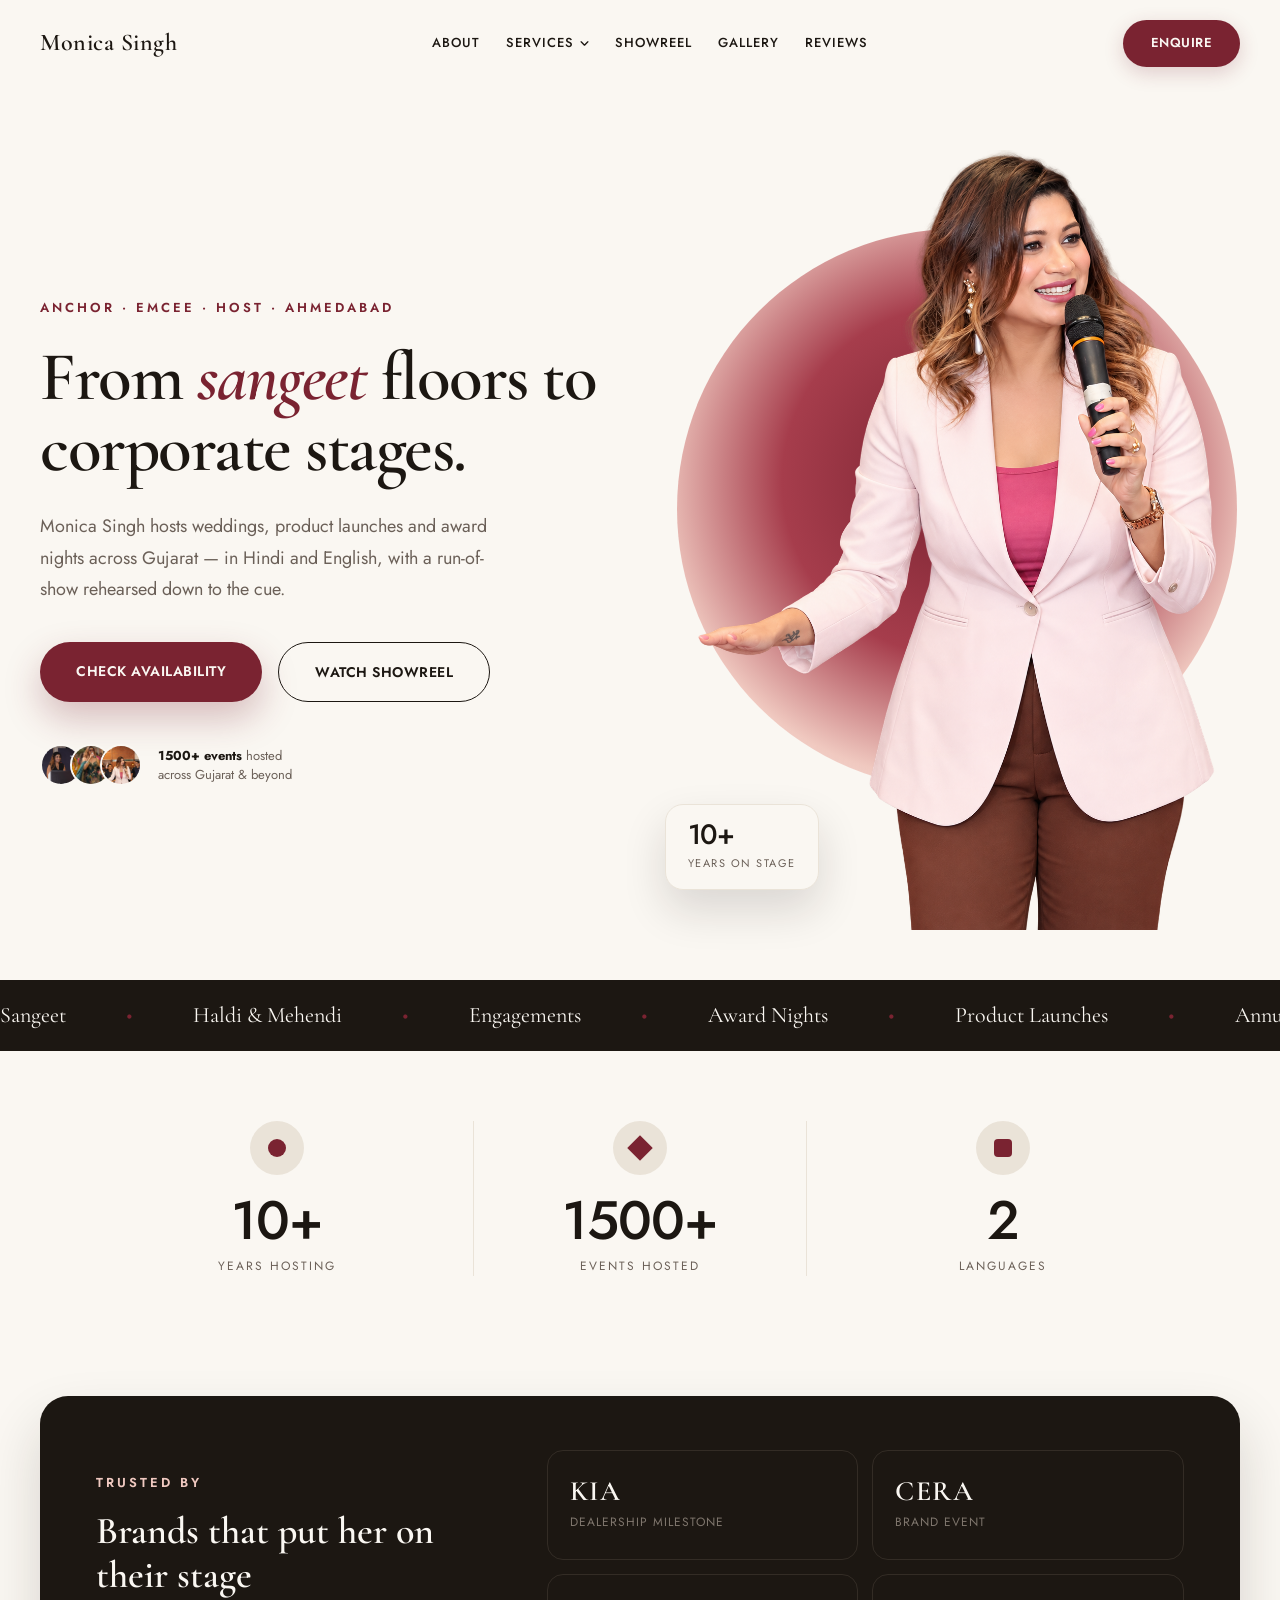
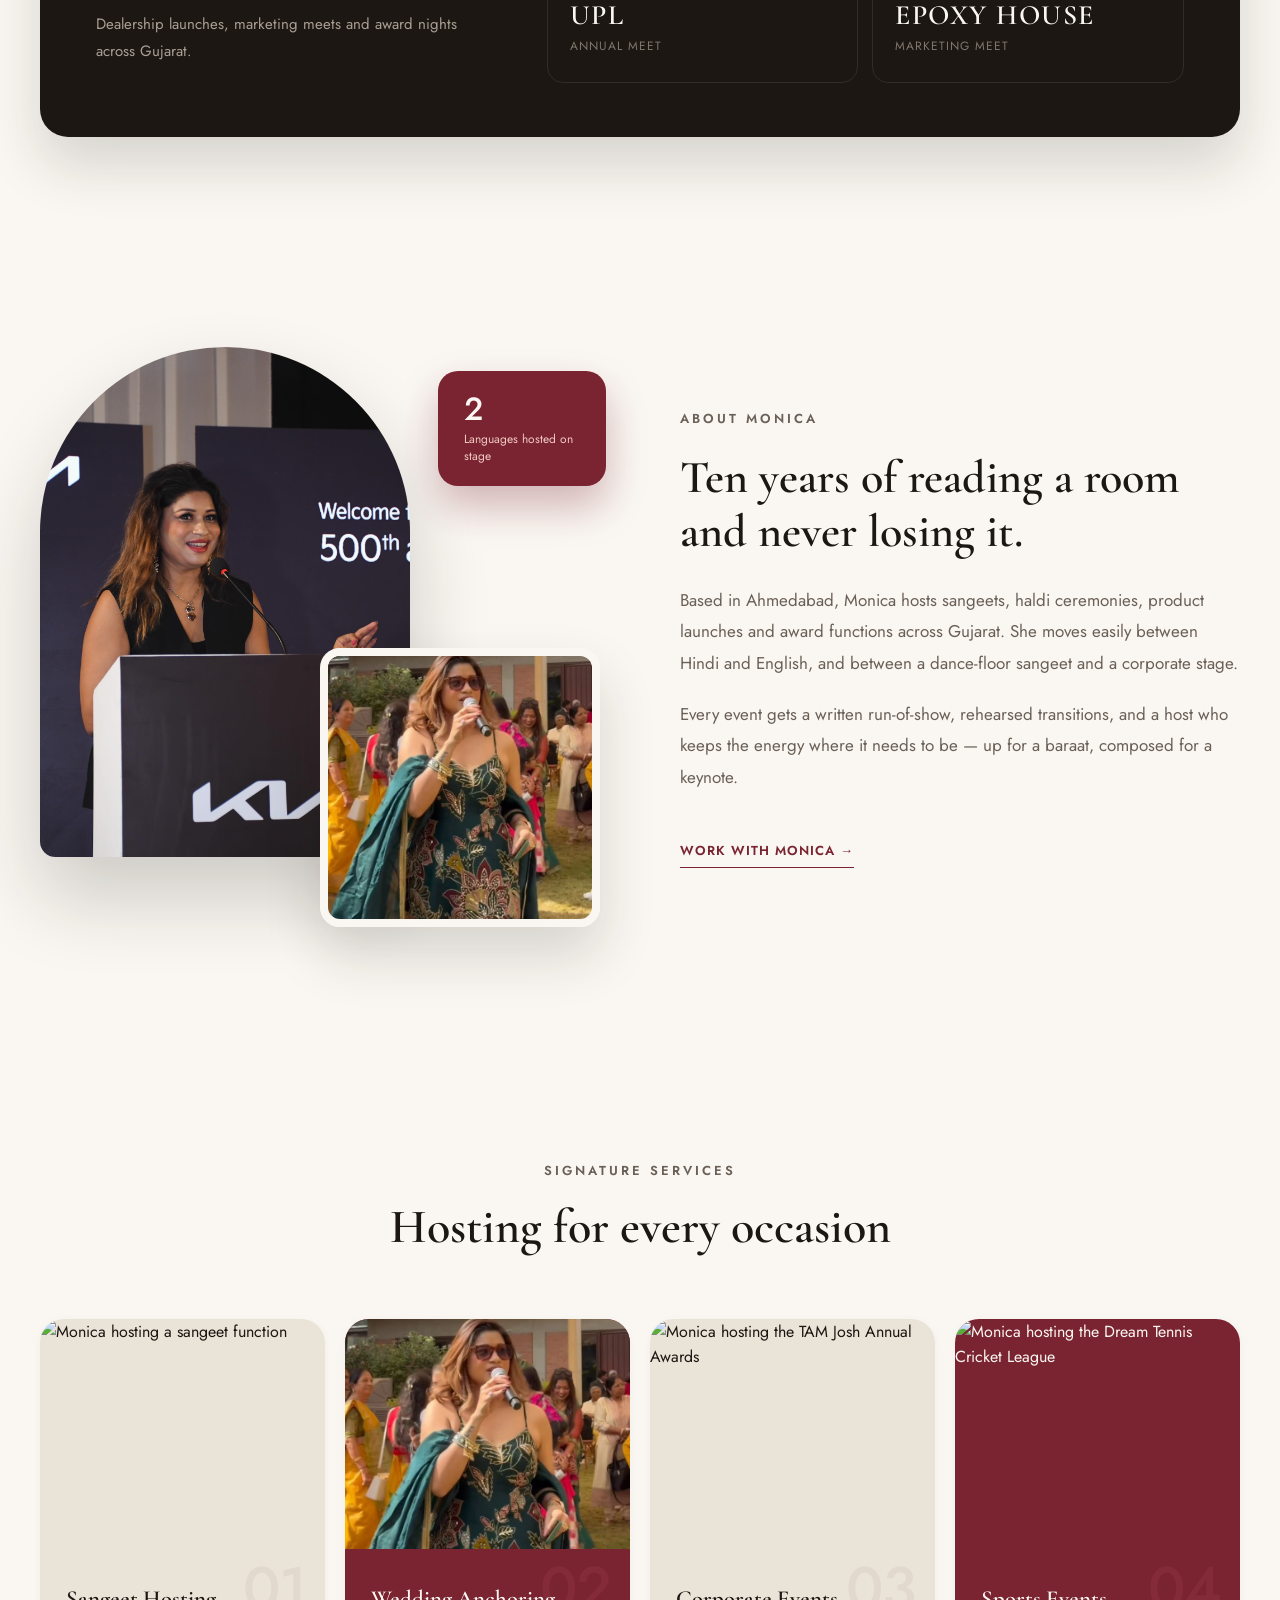
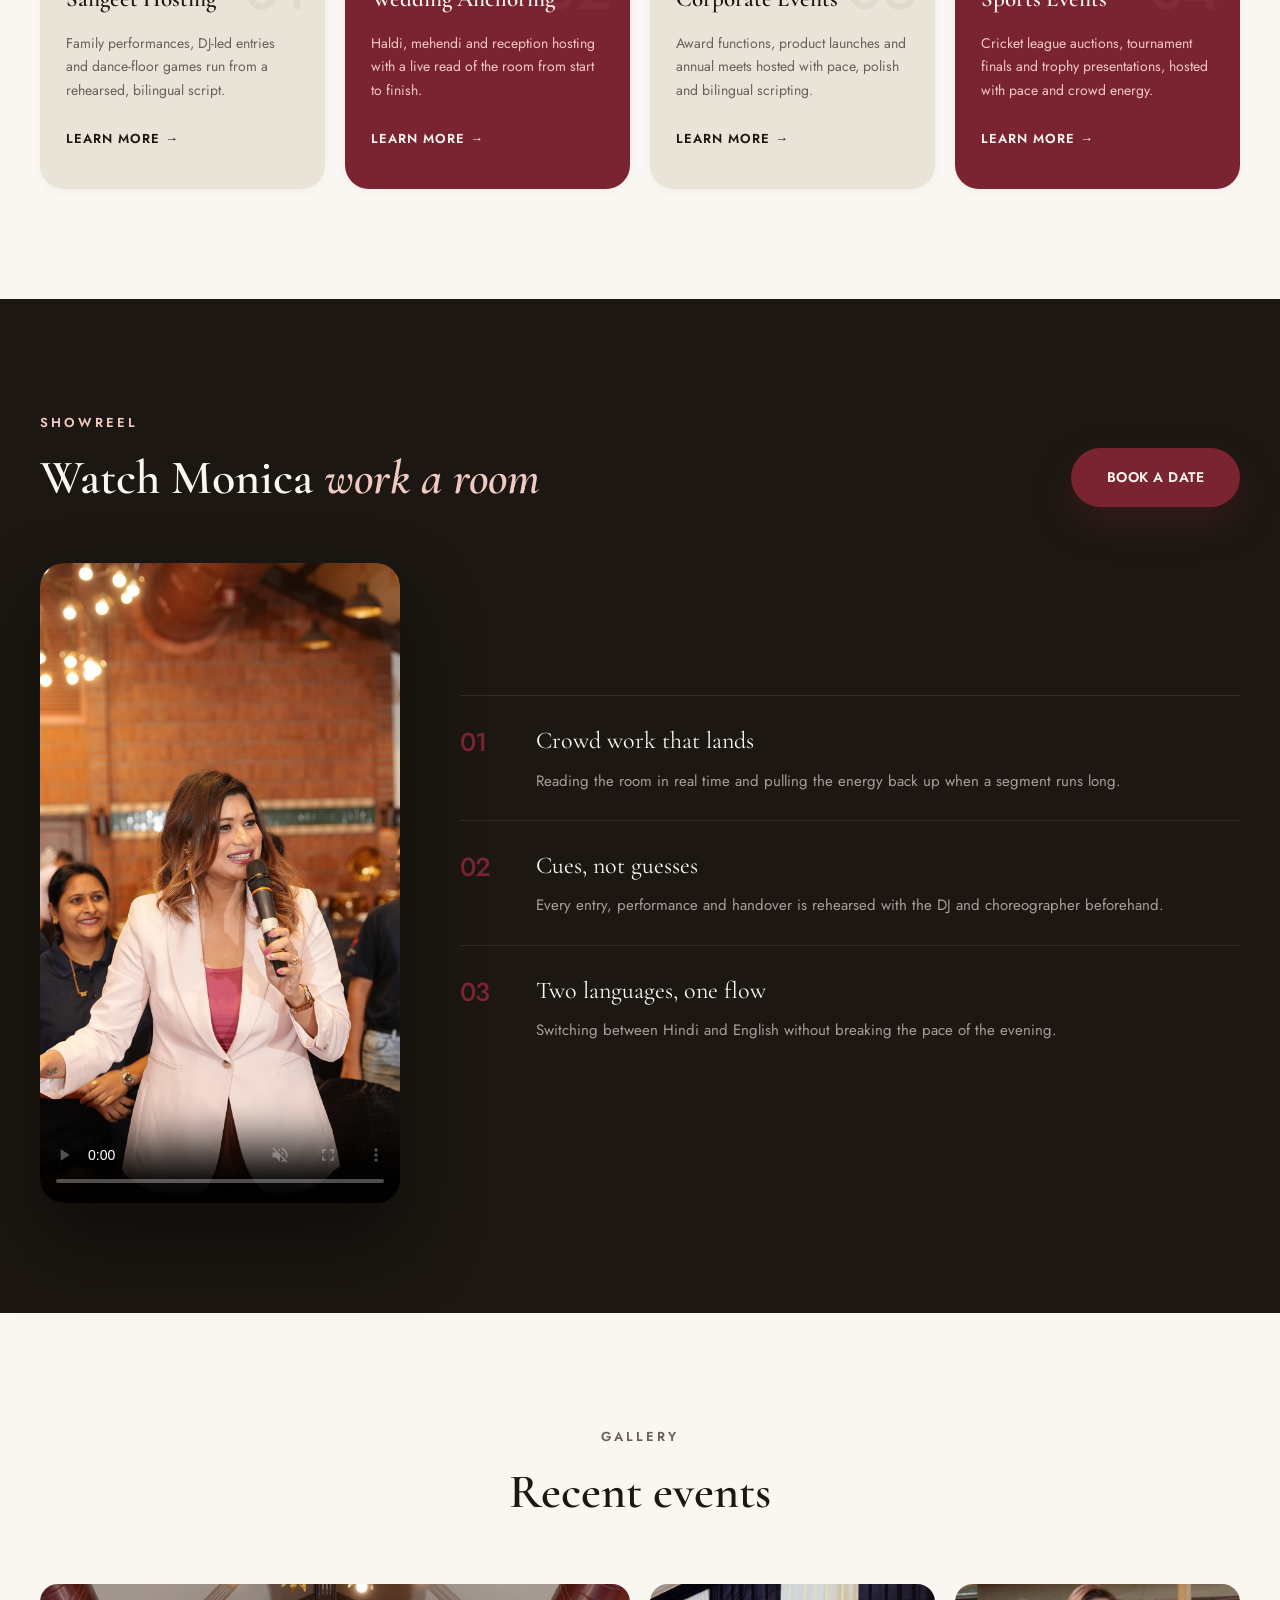
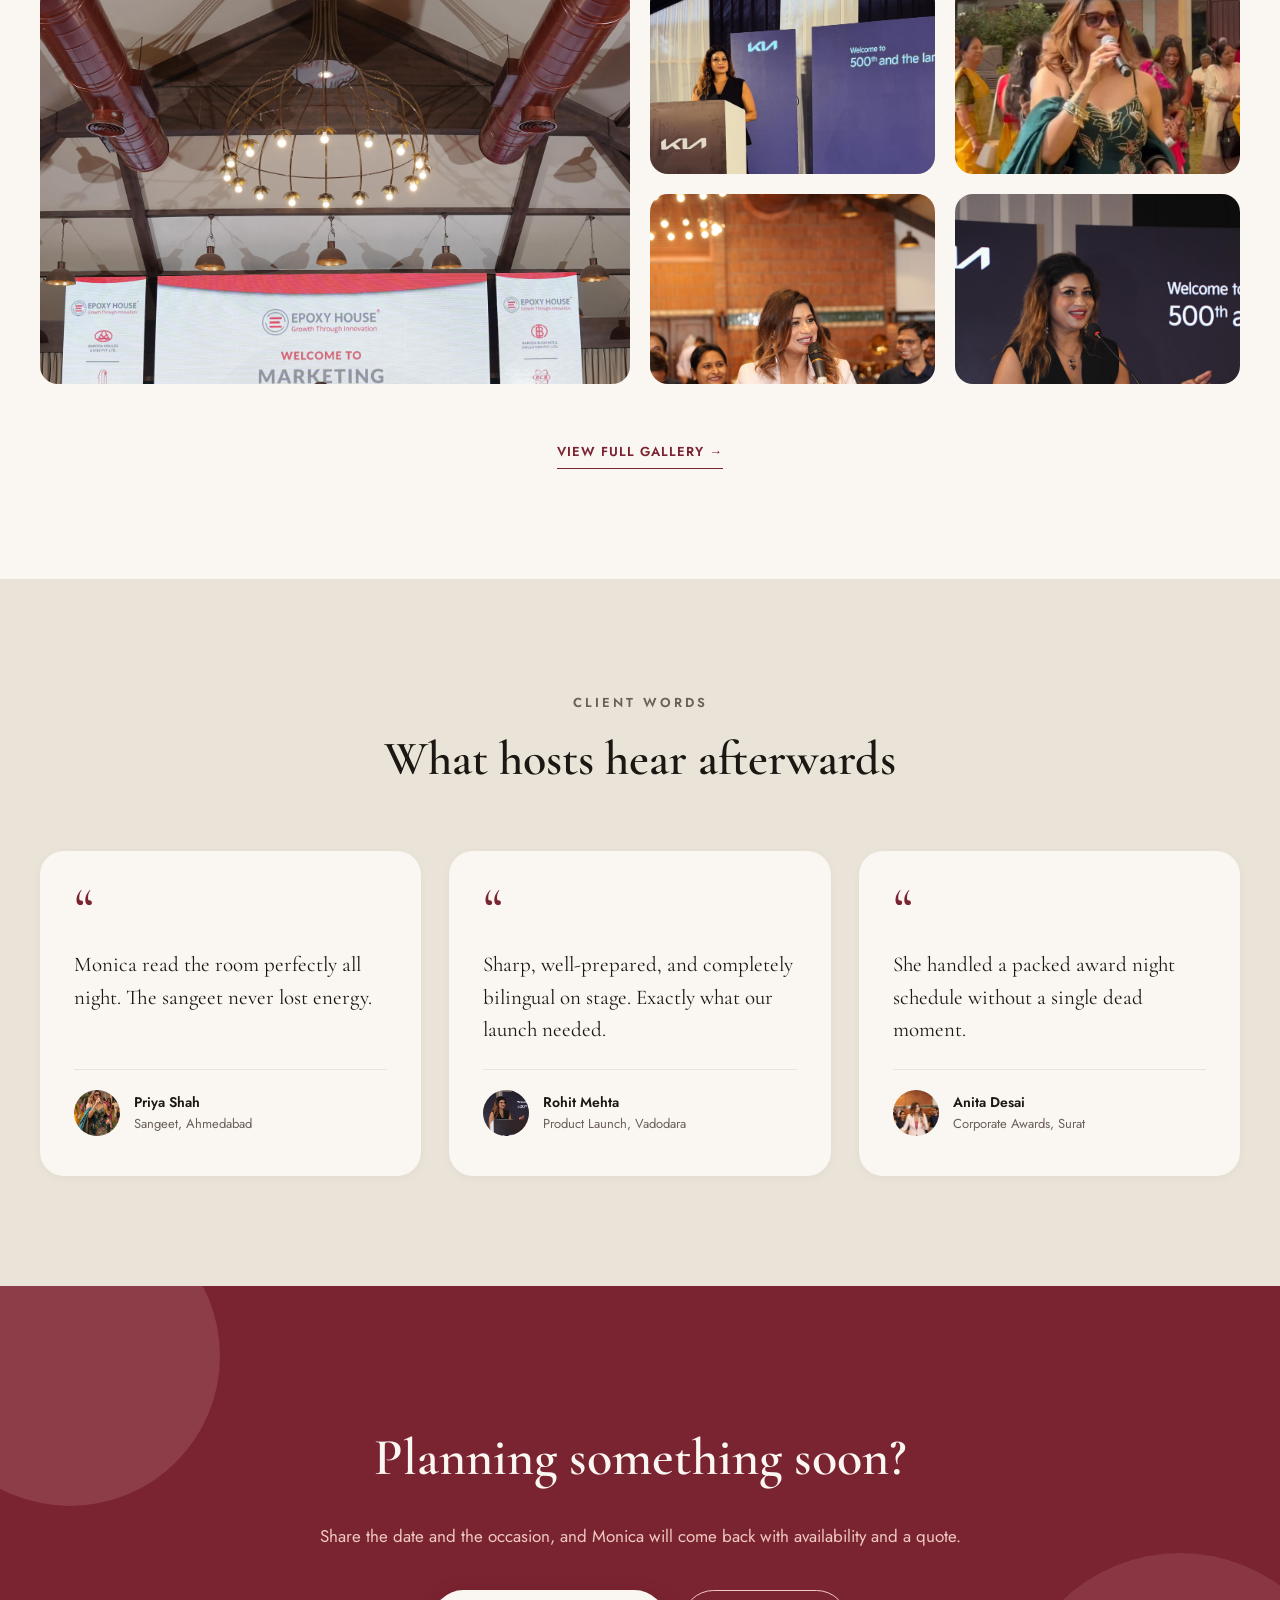
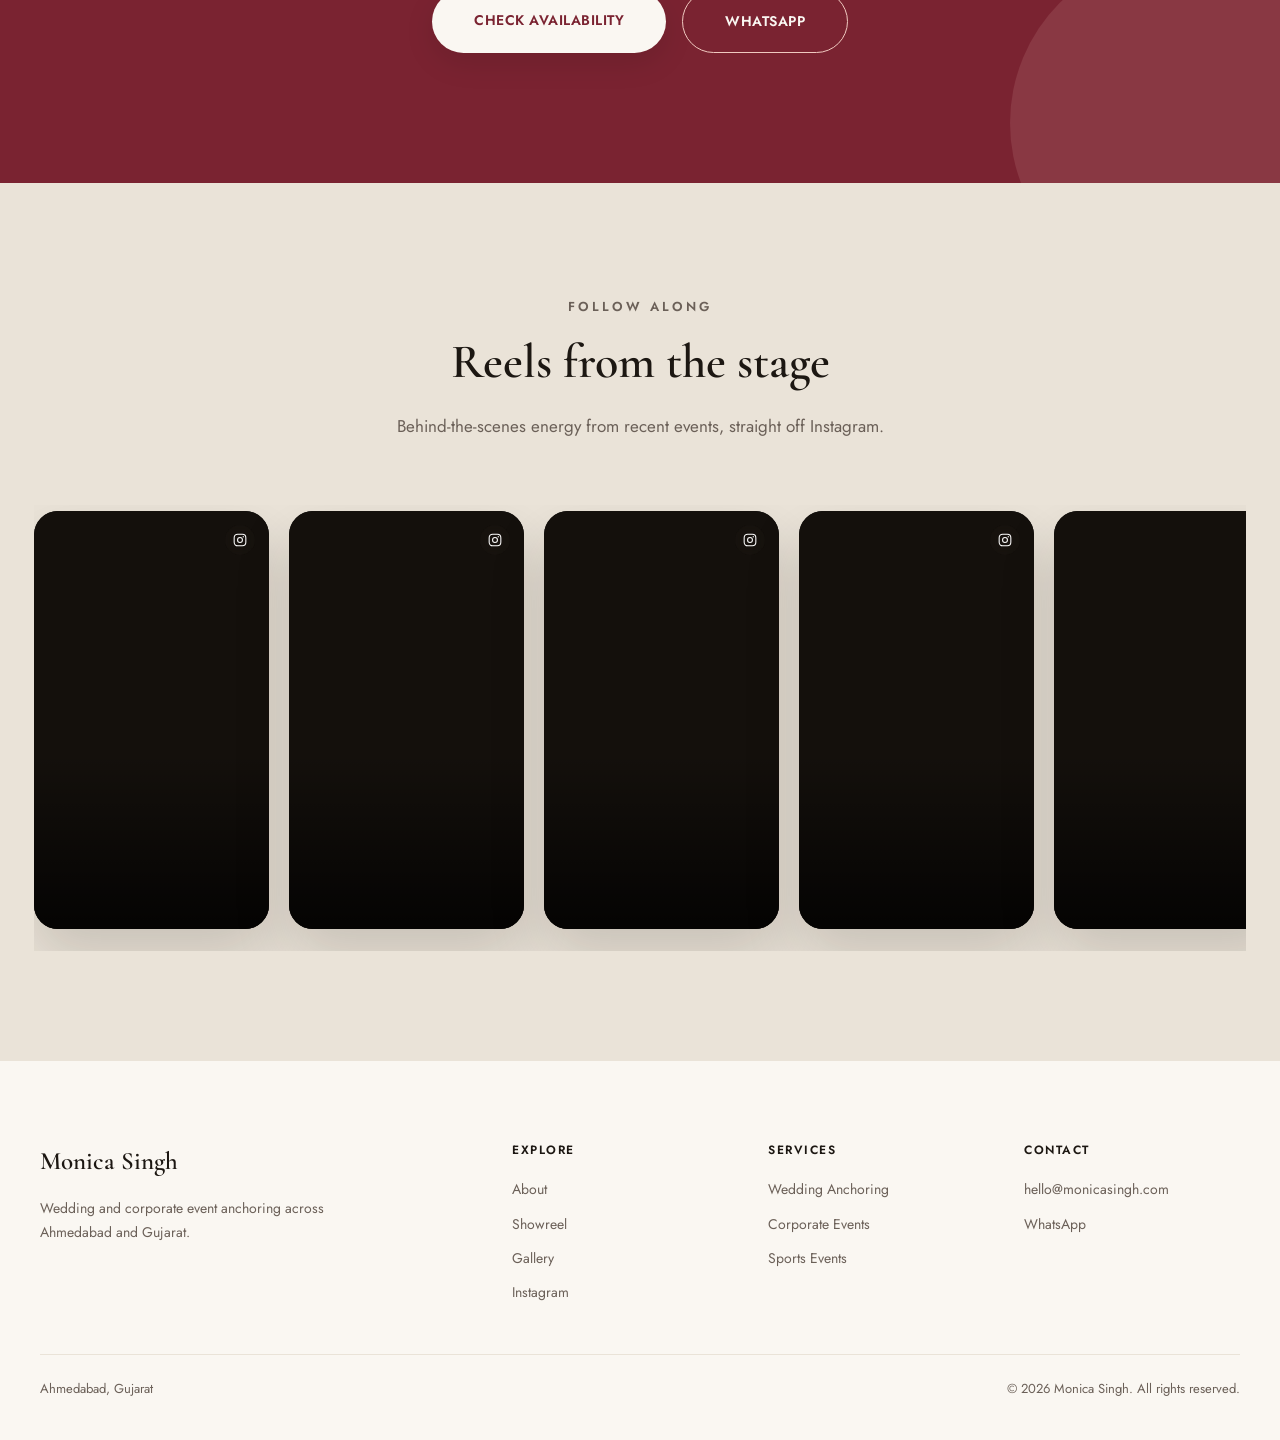
==== commit ca235347: "Add self-hosted Reels strip with custom card design (code) Replace the Instagram oEmbed widget on th" ====
--- a/index.html
+++ b/index.html
@@ -33,7 +33,7 @@
   <link href="https://fonts.googleapis.com/css2?family=Cormorant+Garamond:ital,wght@0,400;0,500;0,600;0,700;1,400;1,500&family=Jost:wght@300;400;500;600&display=swap" rel="stylesheet">
 
   <!-- Stylesheet -->
-  <link rel="stylesheet" href="css/style.css?v=4">
+  <link rel="stylesheet" href="css/style.css?v=5">
 </head>
 <body>
 
@@ -432,6 +432,84 @@
       </div>
     </section>
 
+    <!-- 11. Reels Section -->
+    <section class="reels-section" id="instagram">
+      <div class="container">
+        <div class="section-header-center">
+          <div class="kicker kicker-muted" style="margin-bottom: 18px;">Follow along</div>
+          <h2 class="section-title">Reels from the stage</h2>
+          <p style="font-size: 17px; line-height: 1.8; color: var(--color-text-muted); max-width: 560px; margin: 0 auto;">
+            Behind-the-scenes energy from recent events, straight off Instagram.
+          </p>
+        </div>
+
+        <div class="reels-scroll" style="margin-top: 56px;">
+          <a class="reel-card" href="https://www.instagram.com/reel/DdJG4jMu1hd/" target="_blank" rel="noopener noreferrer" aria-label="Watch reel on Instagram">
+            <video class="reel-card-video" poster="assets/reels/reel1.jpg" data-src="assets/reels/reel1.mp4" muted loop playsinline preload="none"></video>
+            <div class="reel-card-overlay"></div>
+            <span class="reel-badge" aria-hidden="true">
+              <svg width="14" height="14" viewBox="0 0 24 24" fill="none" xmlns="http://www.w3.org/2000/svg"><rect x="2" y="2" width="20" height="20" rx="6" stroke="white" stroke-width="1.8"/><circle cx="12" cy="12" r="4.2" stroke="white" stroke-width="1.8"/><circle cx="17.6" cy="6.4" r="1.1" fill="white"/></svg>
+            </span>
+            <span class="reel-card-link">Watch on Instagram &nearr;</span>
+          </a>
+
+          <a class="reel-card" href="https://www.instagram.com/reel/DdBdMzWNZyI/" target="_blank" rel="noopener noreferrer" aria-label="Watch reel on Instagram">
+            <video class="reel-card-video" poster="assets/reels/reel2.jpg" data-src="assets/reels/reel2.mp4" muted loop playsinline preload="none"></video>
+            <div class="reel-card-overlay"></div>
+            <span class="reel-badge" aria-hidden="true">
+              <svg width="14" height="14" viewBox="0 0 24 24" fill="none" xmlns="http://www.w3.org/2000/svg"><rect x="2" y="2" width="20" height="20" rx="6" stroke="white" stroke-width="1.8"/><circle cx="12" cy="12" r="4.2" stroke="white" stroke-width="1.8"/><circle cx="17.6" cy="6.4" r="1.1" fill="white"/></svg>
+            </span>
+            <span class="reel-card-link">Watch on Instagram &nearr;</span>
+          </a>
+
+          <a class="reel-card" href="https://www.instagram.com/reel/Dc3BYgwwtNF/" target="_blank" rel="noopener noreferrer" aria-label="Watch reel on Instagram">
+            <video class="reel-card-video" poster="assets/reels/reel3.jpg" data-src="assets/reels/reel3.mp4" muted loop playsinline preload="none"></video>
+            <div class="reel-card-overlay"></div>
+            <span class="reel-badge" aria-hidden="true">
+              <svg width="14" height="14" viewBox="0 0 24 24" fill="none" xmlns="http://www.w3.org/2000/svg"><rect x="2" y="2" width="20" height="20" rx="6" stroke="white" stroke-width="1.8"/><circle cx="12" cy="12" r="4.2" stroke="white" stroke-width="1.8"/><circle cx="17.6" cy="6.4" r="1.1" fill="white"/></svg>
+            </span>
+            <span class="reel-card-link">Watch on Instagram &nearr;</span>
+          </a>
+
+          <a class="reel-card" href="https://www.instagram.com/reel/Dcp3n4btqe1/" target="_blank" rel="noopener noreferrer" aria-label="Watch reel on Instagram">
+            <video class="reel-card-video" poster="assets/reels/reel4.jpg" data-src="assets/reels/reel4.mp4" muted loop playsinline preload="none"></video>
+            <div class="reel-card-overlay"></div>
+            <span class="reel-badge" aria-hidden="true">
+              <svg width="14" height="14" viewBox="0 0 24 24" fill="none" xmlns="http://www.w3.org/2000/svg"><rect x="2" y="2" width="20" height="20" rx="6" stroke="white" stroke-width="1.8"/><circle cx="12" cy="12" r="4.2" stroke="white" stroke-width="1.8"/><circle cx="17.6" cy="6.4" r="1.1" fill="white"/></svg>
+            </span>
+            <span class="reel-card-link">Watch on Instagram &nearr;</span>
+          </a>
+
+          <a class="reel-card" href="https://www.instagram.com/reel/DauvDDjTVyQ/" target="_blank" rel="noopener noreferrer" aria-label="Watch reel on Instagram">
+            <video class="reel-card-video" poster="assets/reels/reel5.jpg" data-src="assets/reels/reel5.mp4" muted loop playsinline preload="none"></video>
+            <div class="reel-card-overlay"></div>
+            <span class="reel-badge" aria-hidden="true">
+              <svg width="14" height="14" viewBox="0 0 24 24" fill="none" xmlns="http://www.w3.org/2000/svg"><rect x="2" y="2" width="20" height="20" rx="6" stroke="white" stroke-width="1.8"/><circle cx="12" cy="12" r="4.2" stroke="white" stroke-width="1.8"/><circle cx="17.6" cy="6.4" r="1.1" fill="white"/></svg>
+            </span>
+            <span class="reel-card-link">Watch on Instagram &nearr;</span>
+          </a>
+
+          <a class="reel-card" href="https://www.instagram.com/reel/DYGy0-Th4p6/" target="_blank" rel="noopener noreferrer" aria-label="Watch reel on Instagram">
+            <video class="reel-card-video" poster="assets/reels/reel6.jpg" data-src="assets/reels/reel6.mp4" muted loop playsinline preload="none"></video>
+            <div class="reel-card-overlay"></div>
+            <span class="reel-badge" aria-hidden="true">
+              <svg width="14" height="14" viewBox="0 0 24 24" fill="none" xmlns="http://www.w3.org/2000/svg"><rect x="2" y="2" width="20" height="20" rx="6" stroke="white" stroke-width="1.8"/><circle cx="12" cy="12" r="4.2" stroke="white" stroke-width="1.8"/><circle cx="17.6" cy="6.4" r="1.1" fill="white"/></svg>
+            </span>
+            <span class="reel-card-link">Watch on Instagram &nearr;</span>
+          </a>
+
+          <a class="reel-card" href="https://www.instagram.com/reel/DYTwXdWo6Pw/" target="_blank" rel="noopener noreferrer" aria-label="Watch reel on Instagram">
+            <video class="reel-card-video" poster="assets/reels/reel7.jpg" data-src="assets/reels/reel7.mp4" muted loop playsinline preload="none"></video>
+            <div class="reel-card-overlay"></div>
+            <span class="reel-badge" aria-hidden="true">
+              <svg width="14" height="14" viewBox="0 0 24 24" fill="none" xmlns="http://www.w3.org/2000/svg"><rect x="2" y="2" width="20" height="20" rx="6" stroke="white" stroke-width="1.8"/><circle cx="12" cy="12" r="4.2" stroke="white" stroke-width="1.8"/><circle cx="17.6" cy="6.4" r="1.1" fill="white"/></svg>
+            </span>
+            <span class="reel-card-link">Watch on Instagram &nearr;</span>
+          </a>
+        </div>
+      </div>
+    </section>
+
   </main>
 
   <!-- Footer -->
@@ -448,6 +526,7 @@
             <a href="#collage" class="footer-link">About</a>
             <a href="#action" class="footer-link">Showreel</a>
             <a href="gallery.html" class="footer-link">Gallery</a>
+            <a href="#instagram" class="footer-link">Instagram</a>
           </div>
         </div>
         <div>
@@ -479,6 +558,6 @@
   </a>
 
   <!-- JavaScript -->
-  <script src="js/app.js?v=4"></script>
+  <script src="js/app.js?v=5"></script>
 </body>
 </html>
--- a/css/style.css
+++ b/css/style.css
@@ -1210,6 +1210,114 @@
 }
 
 /* ==========================================================================
+   Reels Section
+   ========================================================================== */
+.reels-section {
+  background: var(--color-bg-card-alt);
+  padding: 110px 0;
+  overflow: hidden;
+}
+
+.reels-scroll {
+  display: flex;
+  gap: 20px;
+  overflow-x: auto;
+  scroll-snap-type: x mandatory;
+  padding: 6px 6px 22px;
+  margin: 56px -6px 0;
+  scrollbar-width: thin;
+  scrollbar-color: var(--color-border-subtle) transparent;
+}
+
+.reels-scroll::-webkit-scrollbar {
+  height: 6px;
+}
+
+.reels-scroll::-webkit-scrollbar-track {
+  background: transparent;
+}
+
+.reels-scroll::-webkit-scrollbar-thumb {
+  background: var(--color-border-subtle);
+  border-radius: var(--radius-full);
+}
+
+.reel-card {
+  position: relative;
+  flex: 0 0 235px;
+  aspect-ratio: 9 / 16;
+  border-radius: var(--radius-lg);
+  overflow: hidden;
+  background: #000;
+  box-shadow: var(--shadow-lg);
+  scroll-snap-align: start;
+  transition: transform 0.35s ease, box-shadow 0.35s ease;
+}
+
+.reel-card:hover {
+  transform: translateY(-8px);
+  box-shadow: var(--shadow-xl);
+}
+
+.reel-card-video {
+  width: 100%;
+  height: 100%;
+  object-fit: cover;
+  display: block;
+  background: #14100c;
+}
+
+.reel-card-overlay {
+  position: absolute;
+  inset: 0;
+  background: linear-gradient(180deg, rgba(0, 0, 0, 0) 58%, rgba(0, 0, 0, 0.78) 100%);
+  pointer-events: none;
+}
+
+.reel-badge {
+  position: absolute;
+  top: 14px;
+  right: 14px;
+  width: 30px;
+  height: 30px;
+  border-radius: 50%;
+  background: rgba(28, 23, 18, 0.4);
+  backdrop-filter: blur(4px);
+  display: flex;
+  align-items: center;
+  justify-content: center;
+  z-index: 2;
+}
+
+.reel-card-link {
+  position: absolute;
+  left: 16px;
+  right: 16px;
+  bottom: 16px;
+  z-index: 2;
+  color: var(--color-white);
+  font-family: var(--font-sans);
+  font-size: 12px;
+  font-weight: 500;
+  letter-spacing: 0.2px;
+  opacity: 0;
+  transform: translateY(6px);
+  transition: opacity 0.3s ease, transform 0.3s ease;
+}
+
+.reel-card:hover .reel-card-link,
+.reel-card:focus-visible .reel-card-link {
+  opacity: 1;
+  transform: translateY(0);
+}
+
+@media (max-width: 560px) {
+  .reel-card {
+    flex-basis: 62vw;
+  }
+}
+
+/* ==========================================================================
    Testimonials Section
    ========================================================================== */
 .testimonials-section {
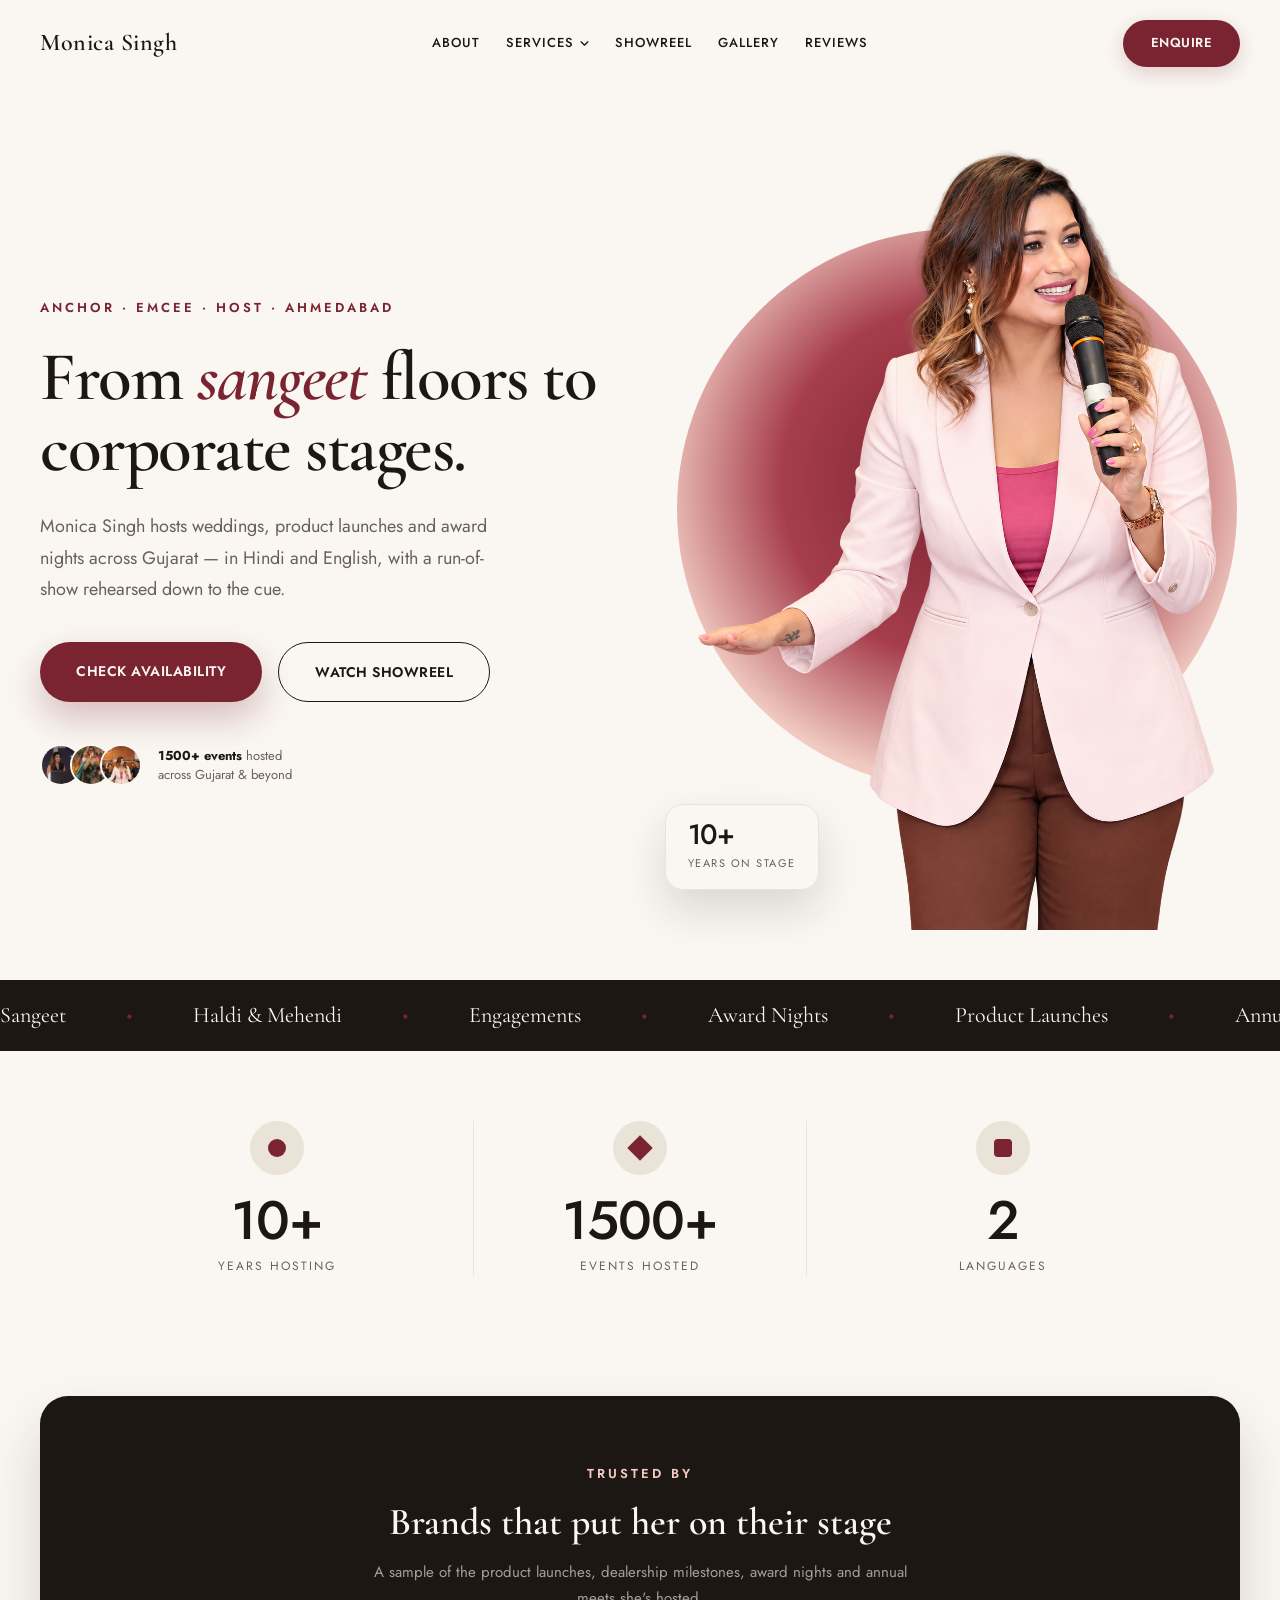
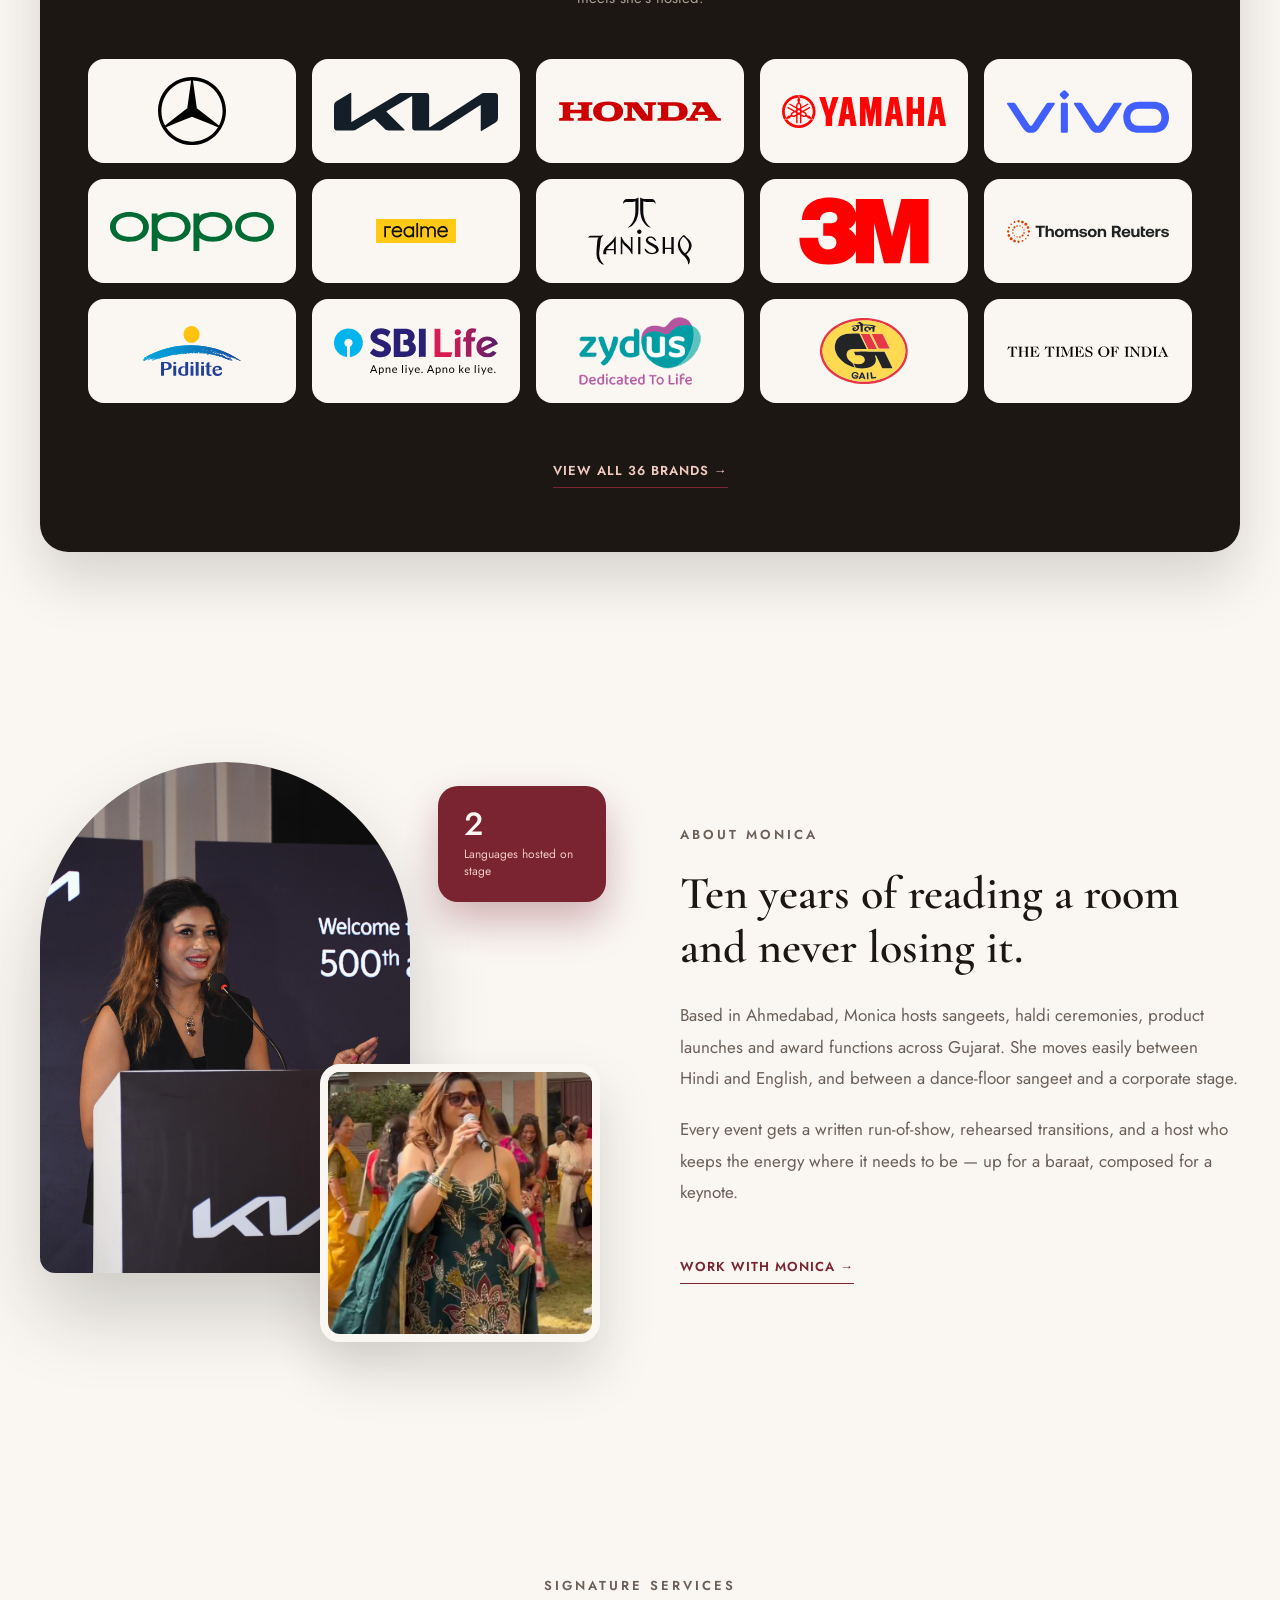
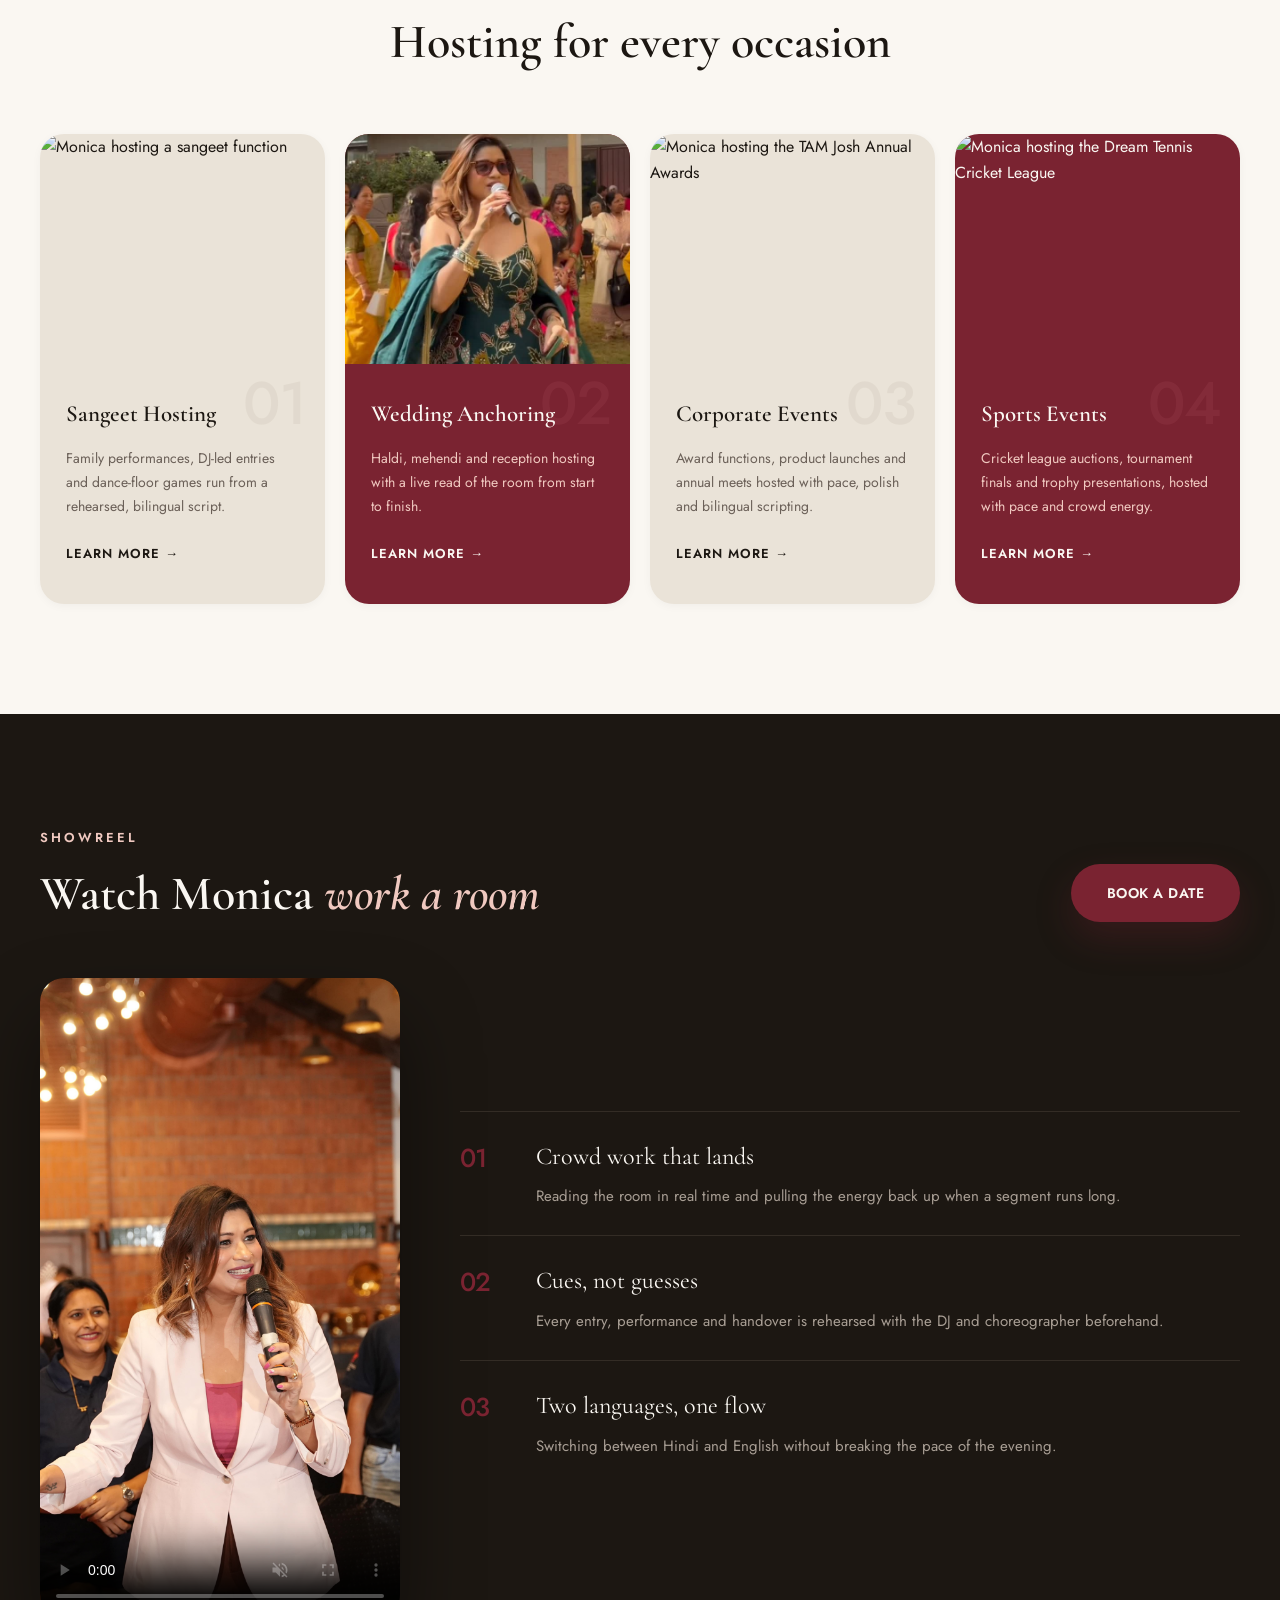
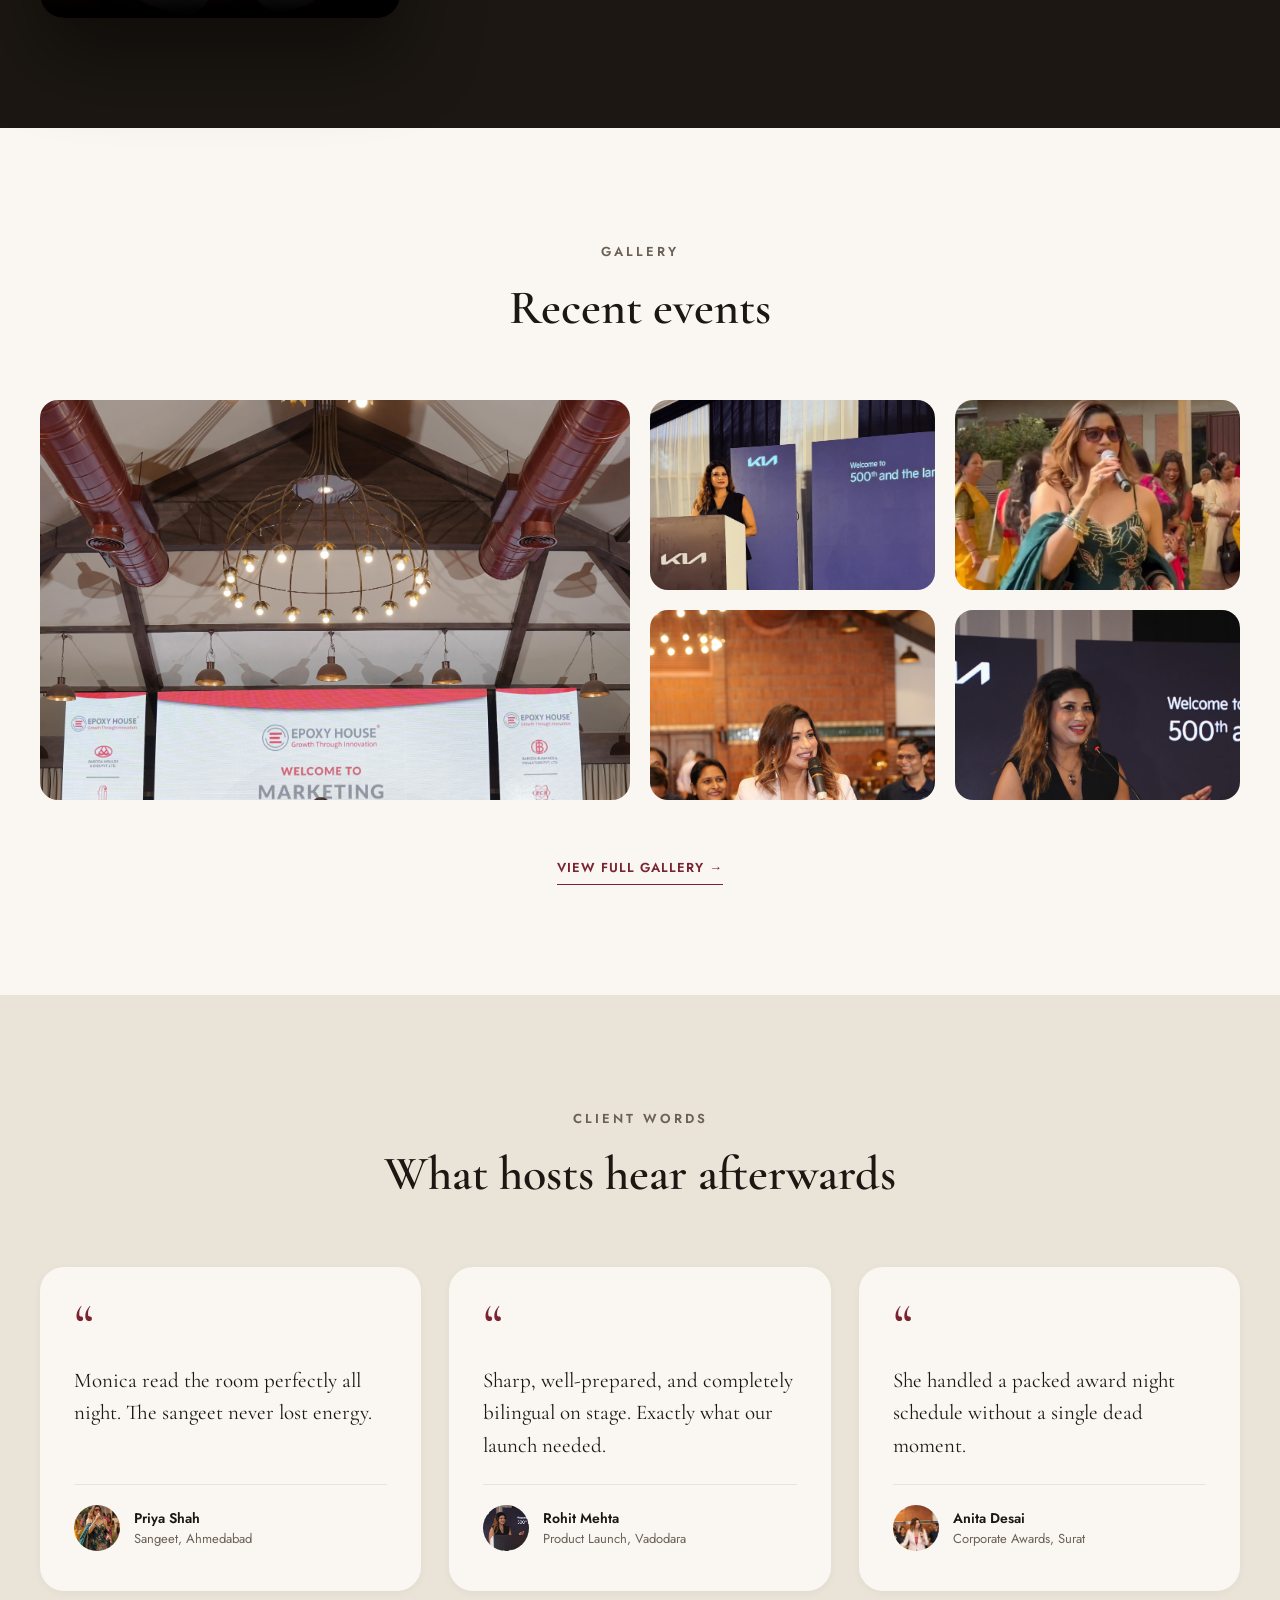
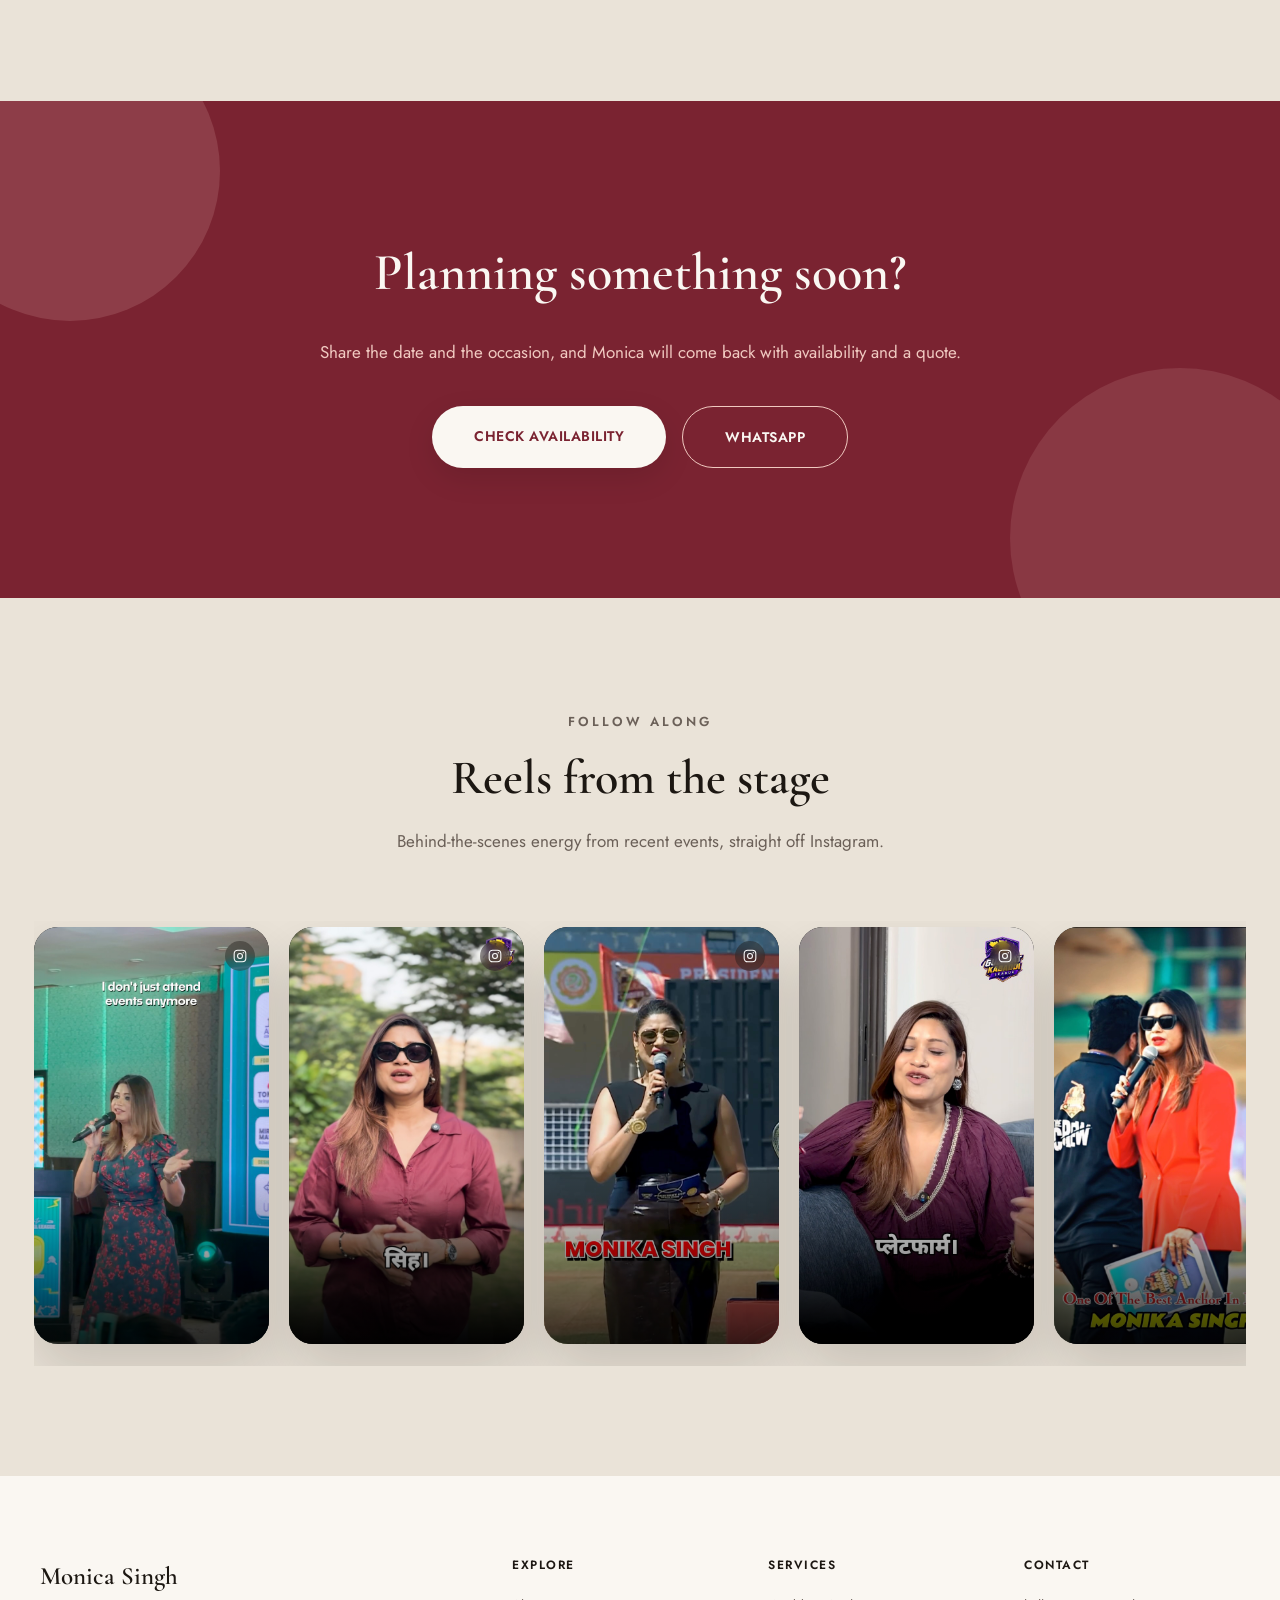
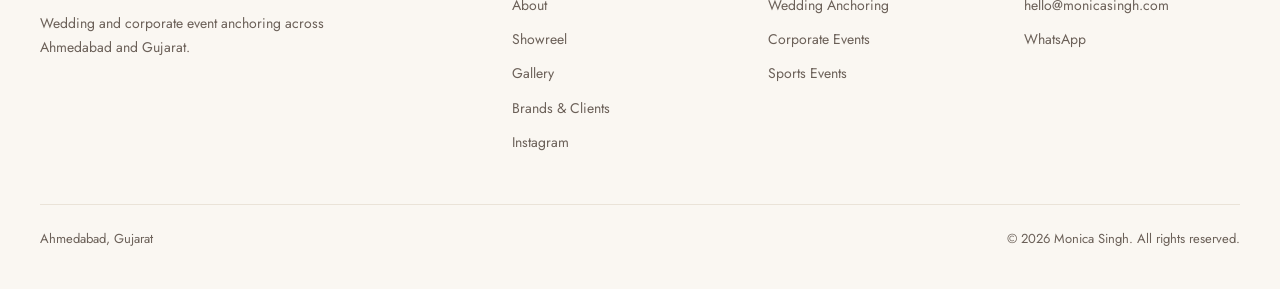
==== commit f6349938: "Redesign brand-trust section as a logo wall, add dedicated Brands page Replace the text-only "Brands" ====
--- a/index.html
+++ b/index.html
@@ -33,7 +33,7 @@
   <link href="https://fonts.googleapis.com/css2?family=Cormorant+Garamond:ital,wght@0,400;0,500;0,600;0,700;1,400;1,500&family=Jost:wght@300;400;500;600&display=swap" rel="stylesheet">
 
   <!-- Stylesheet -->
-  <link rel="stylesheet" href="css/style.css?v=5">
+  <link rel="stylesheet" href="css/style.css?v=6">
 </head>
 <body>
 
@@ -176,29 +176,33 @@
     <!-- 4. Press & Brands Section -->
     <section class="press-section" id="press" aria-label="Trusted Clients">
       <div class="container">
-        <div class="press-card">
-          <div>
+        <div class="brand-wall-card">
+          <div class="section-header-center" style="margin-bottom: 48px;">
             <div class="kicker kicker-light" style="margin-bottom: 16px;">Trusted by</div>
-            <h2 class="press-heading">Brands that put her on their stage</h2>
-            <p class="press-subtext">Dealership launches, marketing meets and award nights across Gujarat.</p>
-          </div>
-          <div class="brands-grid">
-            <div class="brand-box">
-              <div class="brand-name">KIA</div>
-              <div class="brand-kind">Dealership milestone</div>
-            </div>
-            <div class="brand-box">
-              <div class="brand-name">CERA</div>
-              <div class="brand-kind">Brand event</div>
-            </div>
-            <div class="brand-box">
-              <div class="brand-name">UPL</div>
-              <div class="brand-kind">Annual meet</div>
-            </div>
-            <div class="brand-box">
-              <div class="brand-name">EPOXY HOUSE</div>
-              <div class="brand-kind">Marketing meet</div>
-            </div>
+            <h2 class="press-heading" style="margin: 0 auto 14px; max-width: 680px;">Brands that put her on their stage</h2>
+            <p class="press-subtext" style="max-width: 540px; margin: 0 auto;">A sample of the product launches, dealership milestones, award nights and annual meets she's hosted.</p>
+          </div>
+
+          <div class="brand-logo-wall">
+            <div class="brand-logo-chip"><img src="assets/brand-logos/mercedesbenz.svg" alt="Mercedes-Benz"></div>
+            <div class="brand-logo-chip"><img src="assets/brand-logos/kia.svg" alt="KIA"></div>
+            <div class="brand-logo-chip"><img src="assets/brand-logos/honda.svg" alt="Honda"></div>
+            <div class="brand-logo-chip"><img src="assets/brand-logos/yamaha.svg" alt="Yamaha" style="max-height: 60%;"></div>
+            <div class="brand-logo-chip"><img src="assets/brand-logos/vivo.svg" alt="vivo"></div>
+            <div class="brand-logo-chip"><img src="assets/brand-logos/oppo.svg" alt="OPPO"></div>
+            <div class="brand-logo-chip"><img src="assets/brand-logos/realme.svg" alt="realme"></div>
+            <div class="brand-logo-chip"><img src="assets/brand-logos/tanishq.svg" alt="Tanishq"></div>
+            <div class="brand-logo-chip"><img src="assets/brand-logos/3m.svg" alt="3M"></div>
+            <div class="brand-logo-chip"><img src="assets/brand-logos/thomsonreuters.svg" alt="Thomson Reuters"></div>
+            <div class="brand-logo-chip"><img src="assets/brand-logos/pidilite.svg" alt="Pidilite"></div>
+            <div class="brand-logo-chip"><img src="assets/brand-logos/sbilife.svg" alt="SBI Life"></div>
+            <div class="brand-logo-chip"><img src="assets/brand-logos/zydus.png" alt="Zydus"></div>
+            <div class="brand-logo-chip"><img src="assets/brand-logos/gail.svg" alt="GAIL"></div>
+            <div class="brand-logo-chip"><img src="assets/brand-logos/timesofindia.svg" alt="The Times of India"></div>
+          </div>
+
+          <div class="brand-wall-more">
+            <a href="brands.html" class="collage-link" style="color: var(--color-primary-light);">View all 36 brands &rarr;</a>
           </div>
         </div>
       </div>
@@ -526,6 +530,7 @@
             <a href="#collage" class="footer-link">About</a>
             <a href="#action" class="footer-link">Showreel</a>
             <a href="gallery.html" class="footer-link">Gallery</a>
+            <a href="brands.html" class="footer-link">Brands &amp; Clients</a>
             <a href="#instagram" class="footer-link">Instagram</a>
           </div>
         </div>
@@ -558,6 +563,6 @@
   </a>
 
   <!-- JavaScript -->
-  <script src="js/app.js?v=5"></script>
+  <script src="js/app.js?v=6"></script>
 </body>
 </html>
--- a/css/style.css
+++ b/css/style.css
@@ -851,6 +851,144 @@
   color: #7f766d;
 }
 
+/* Logo Wall (homepage "Trusted by" + dedicated Brands page) */
+.brand-wall-card {
+  background: var(--color-dark);
+  border-radius: var(--radius-xl);
+  padding: 64px 48px;
+  box-shadow: var(--shadow-lg);
+}
+
+.brand-logo-wall {
+  display: grid;
+  grid-template-columns: repeat(5, minmax(0, 1fr));
+  gap: 16px;
+}
+
+.brand-logo-chip {
+  position: relative;
+  background: var(--color-white);
+  border-radius: var(--radius-md);
+  height: 104px;
+  display: flex;
+  align-items: center;
+  justify-content: center;
+  padding: 18px 22px;
+  transition: transform 0.25s ease, box-shadow 0.25s ease;
+}
+
+.brand-logo-chip:hover {
+  transform: translateY(-5px);
+  box-shadow: 0 16px 32px rgba(0, 0, 0, 0.28);
+}
+
+.brand-logo-chip img {
+  max-width: 100%;
+  max-height: 100%;
+  object-fit: contain;
+}
+
+.brand-logo-chip-text {
+  font-family: var(--font-serif);
+  font-size: 15px;
+  font-weight: 600;
+  text-align: center;
+  line-height: 1.25;
+  color: var(--color-dark);
+}
+
+.brand-wall-more {
+  text-align: center;
+  margin-top: 44px;
+}
+
+/* Full Brands Page grid: light card variant with name + kind under each logo */
+.brand-page-grid {
+  display: grid;
+  grid-template-columns: repeat(4, minmax(0, 1fr));
+  gap: 22px;
+}
+
+.brand-page-card {
+  background: var(--color-bg);
+  border: 1px solid var(--color-border);
+  border-radius: var(--radius-lg);
+  padding: 28px 20px;
+  display: flex;
+  flex-direction: column;
+  align-items: center;
+  gap: 14px;
+  text-align: center;
+  transition: transform 0.25s ease, box-shadow 0.25s ease, border-color 0.25s ease;
+}
+
+.brand-page-card:hover {
+  transform: translateY(-4px);
+  box-shadow: var(--shadow-md);
+  border-color: var(--color-border-subtle);
+}
+
+.brand-page-logo-wrap {
+  width: 100%;
+  height: 76px;
+  display: flex;
+  align-items: center;
+  justify-content: center;
+}
+
+.brand-page-logo-wrap img {
+  max-width: 100%;
+  max-height: 100%;
+  object-fit: contain;
+}
+
+.brand-page-logo-wrap.no-logo {
+  font-family: var(--font-serif);
+  font-size: 16px;
+  font-weight: 600;
+  color: var(--color-text-main);
+  line-height: 1.3;
+}
+
+.brand-page-name {
+  font-family: var(--font-sans);
+  font-size: 13px;
+  font-weight: 500;
+  letter-spacing: 0.3px;
+  color: var(--color-text-main);
+}
+
+.brand-page-kind {
+  font-size: 11px;
+  letter-spacing: 1px;
+  text-transform: uppercase;
+  color: var(--color-text-light);
+}
+
+@media (max-width: 1080px) {
+  .brand-logo-wall {
+    grid-template-columns: repeat(3, minmax(0, 1fr));
+  }
+
+  .brand-page-grid {
+    grid-template-columns: repeat(3, minmax(0, 1fr));
+  }
+}
+
+@media (max-width: 640px) {
+  .brand-wall-card {
+    padding: 44px 22px;
+  }
+
+  .brand-logo-wall {
+    grid-template-columns: repeat(2, minmax(0, 1fr));
+  }
+
+  .brand-page-grid {
+    grid-template-columns: repeat(2, minmax(0, 1fr));
+  }
+}
+
 /* ==========================================================================
    About / Collage Section
    ========================================================================== */
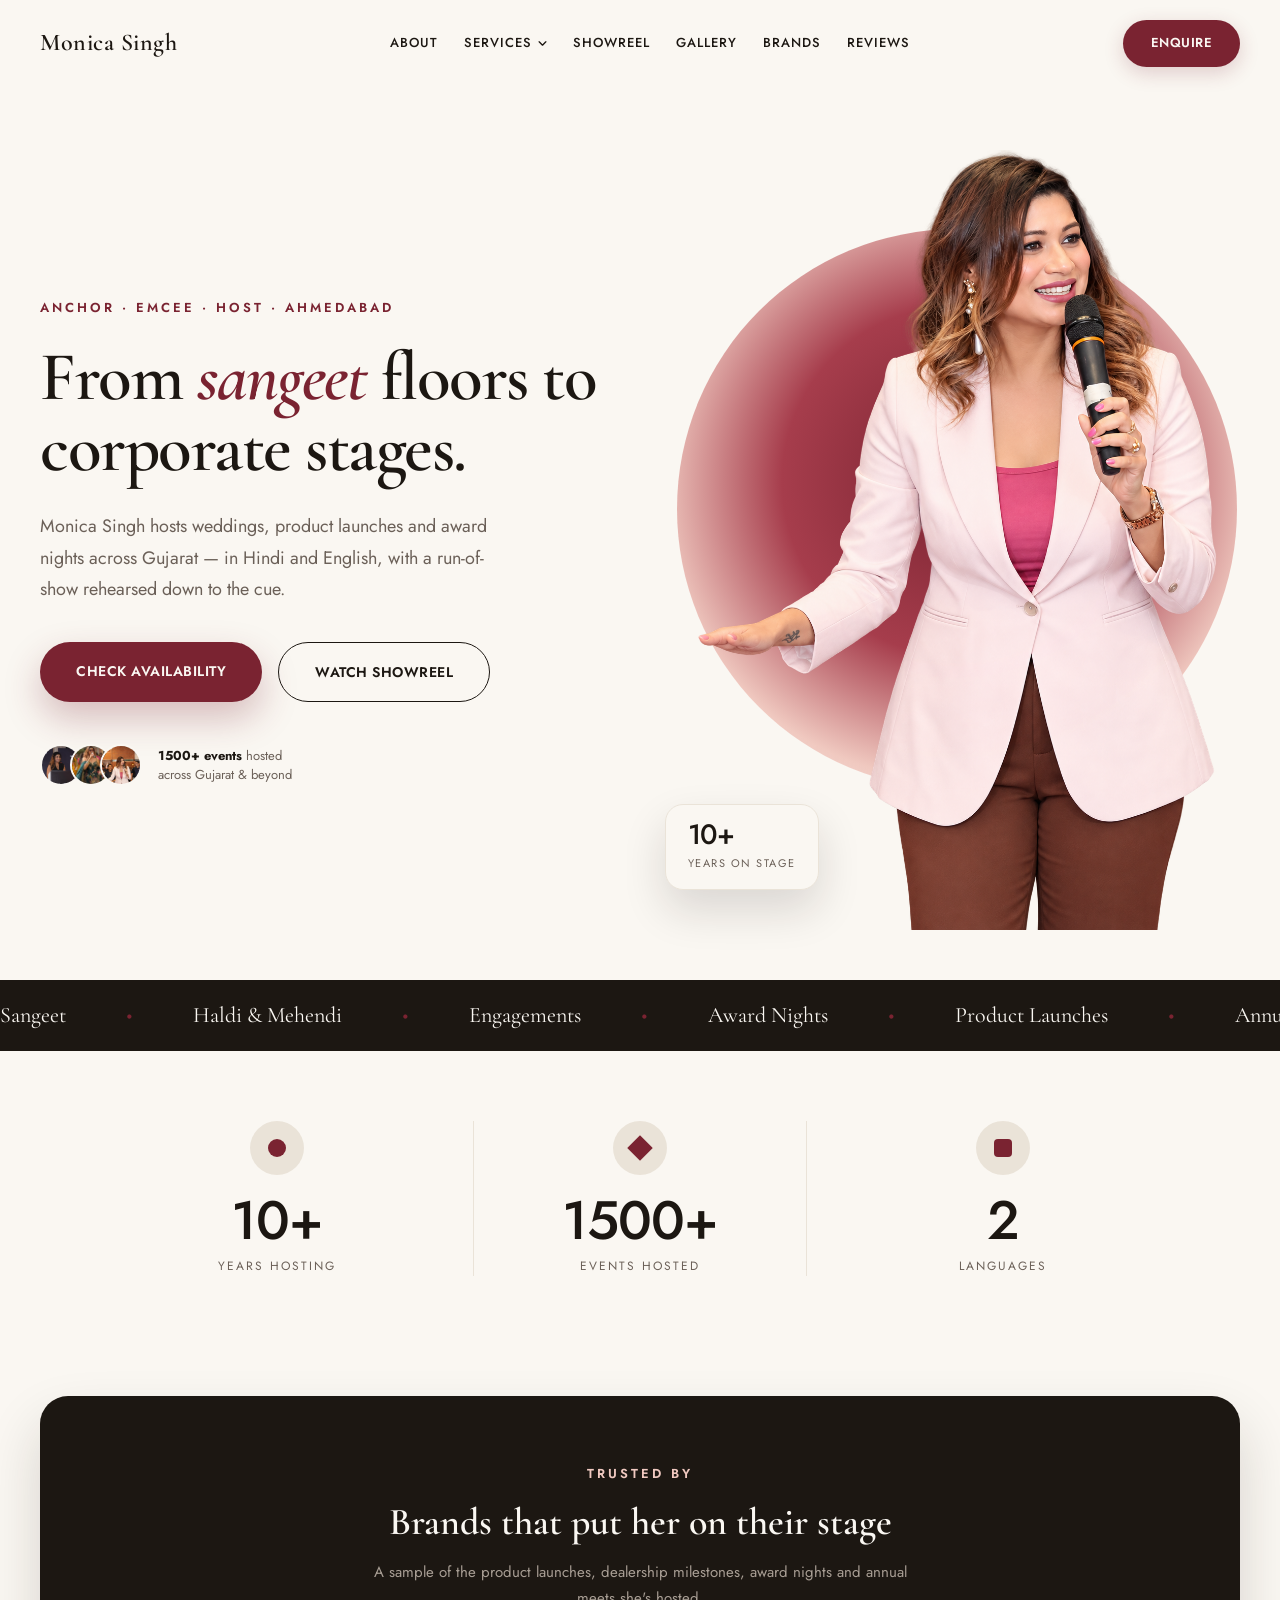
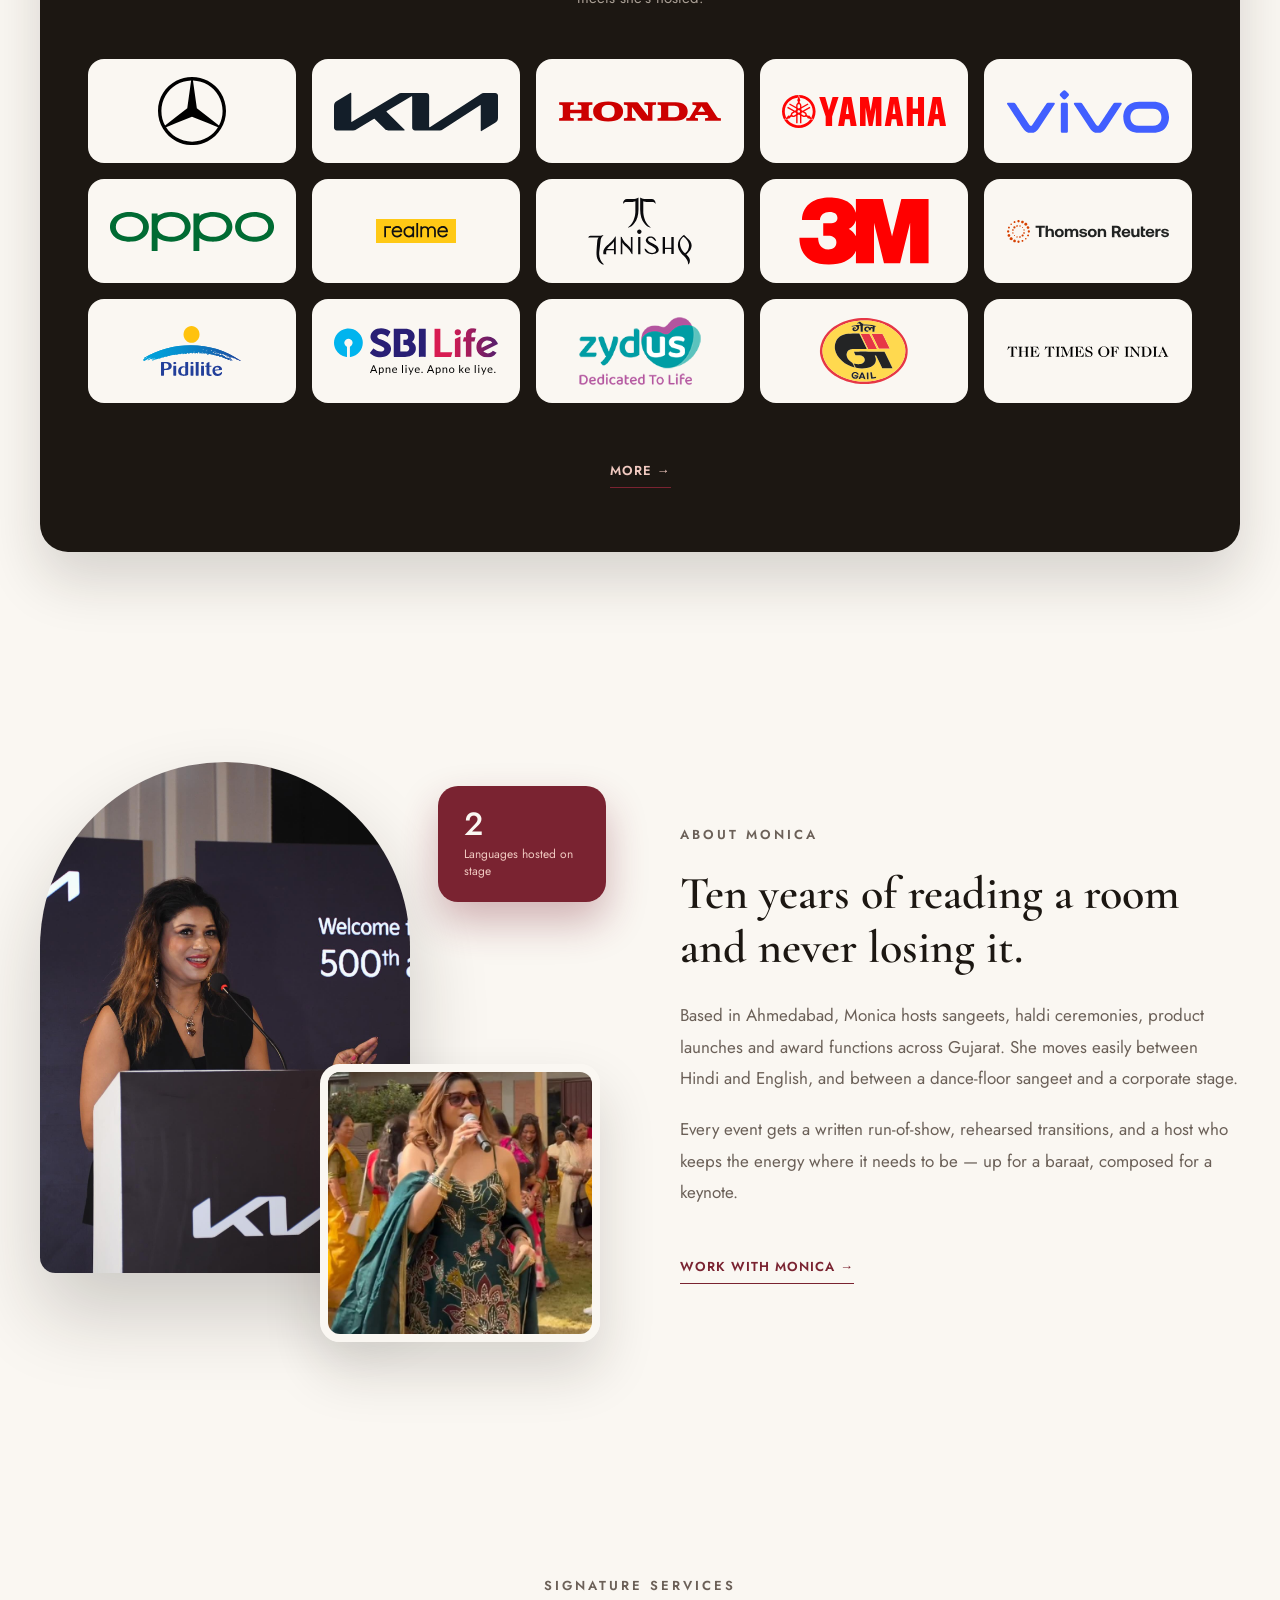
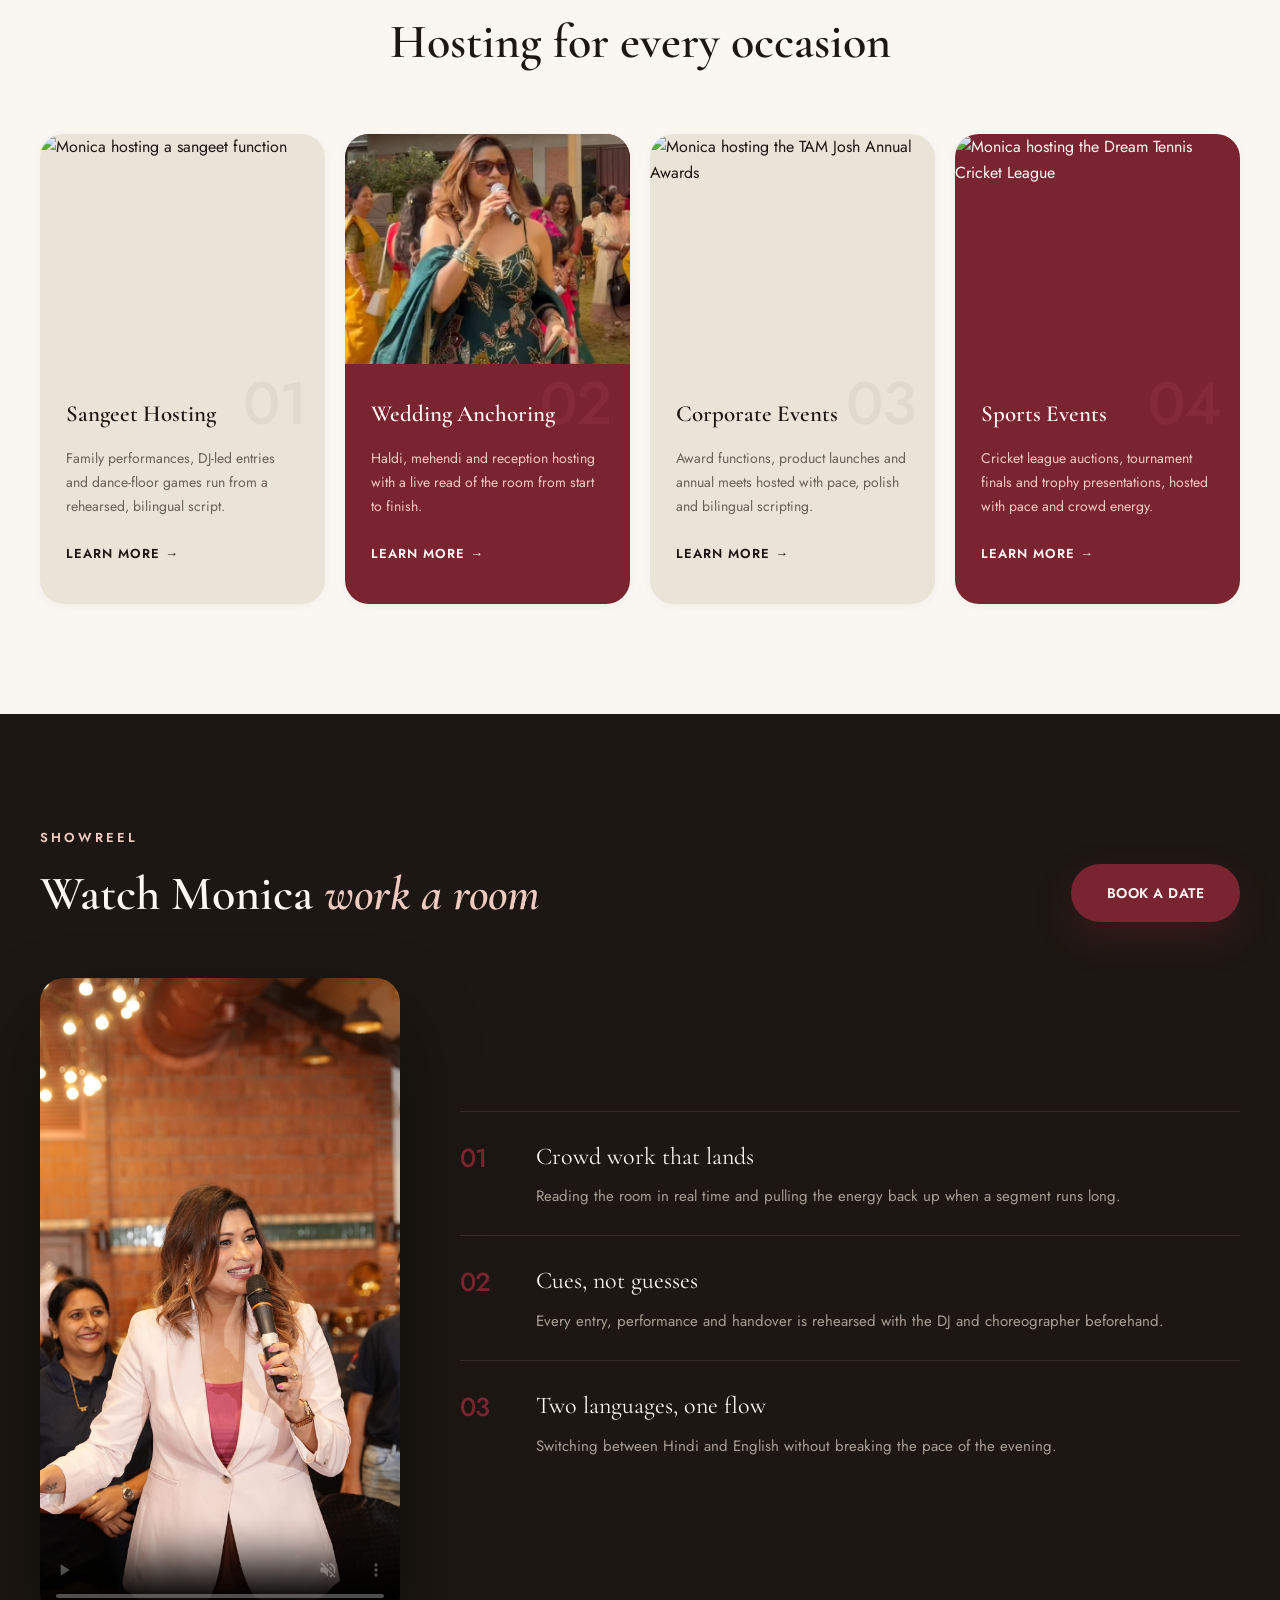
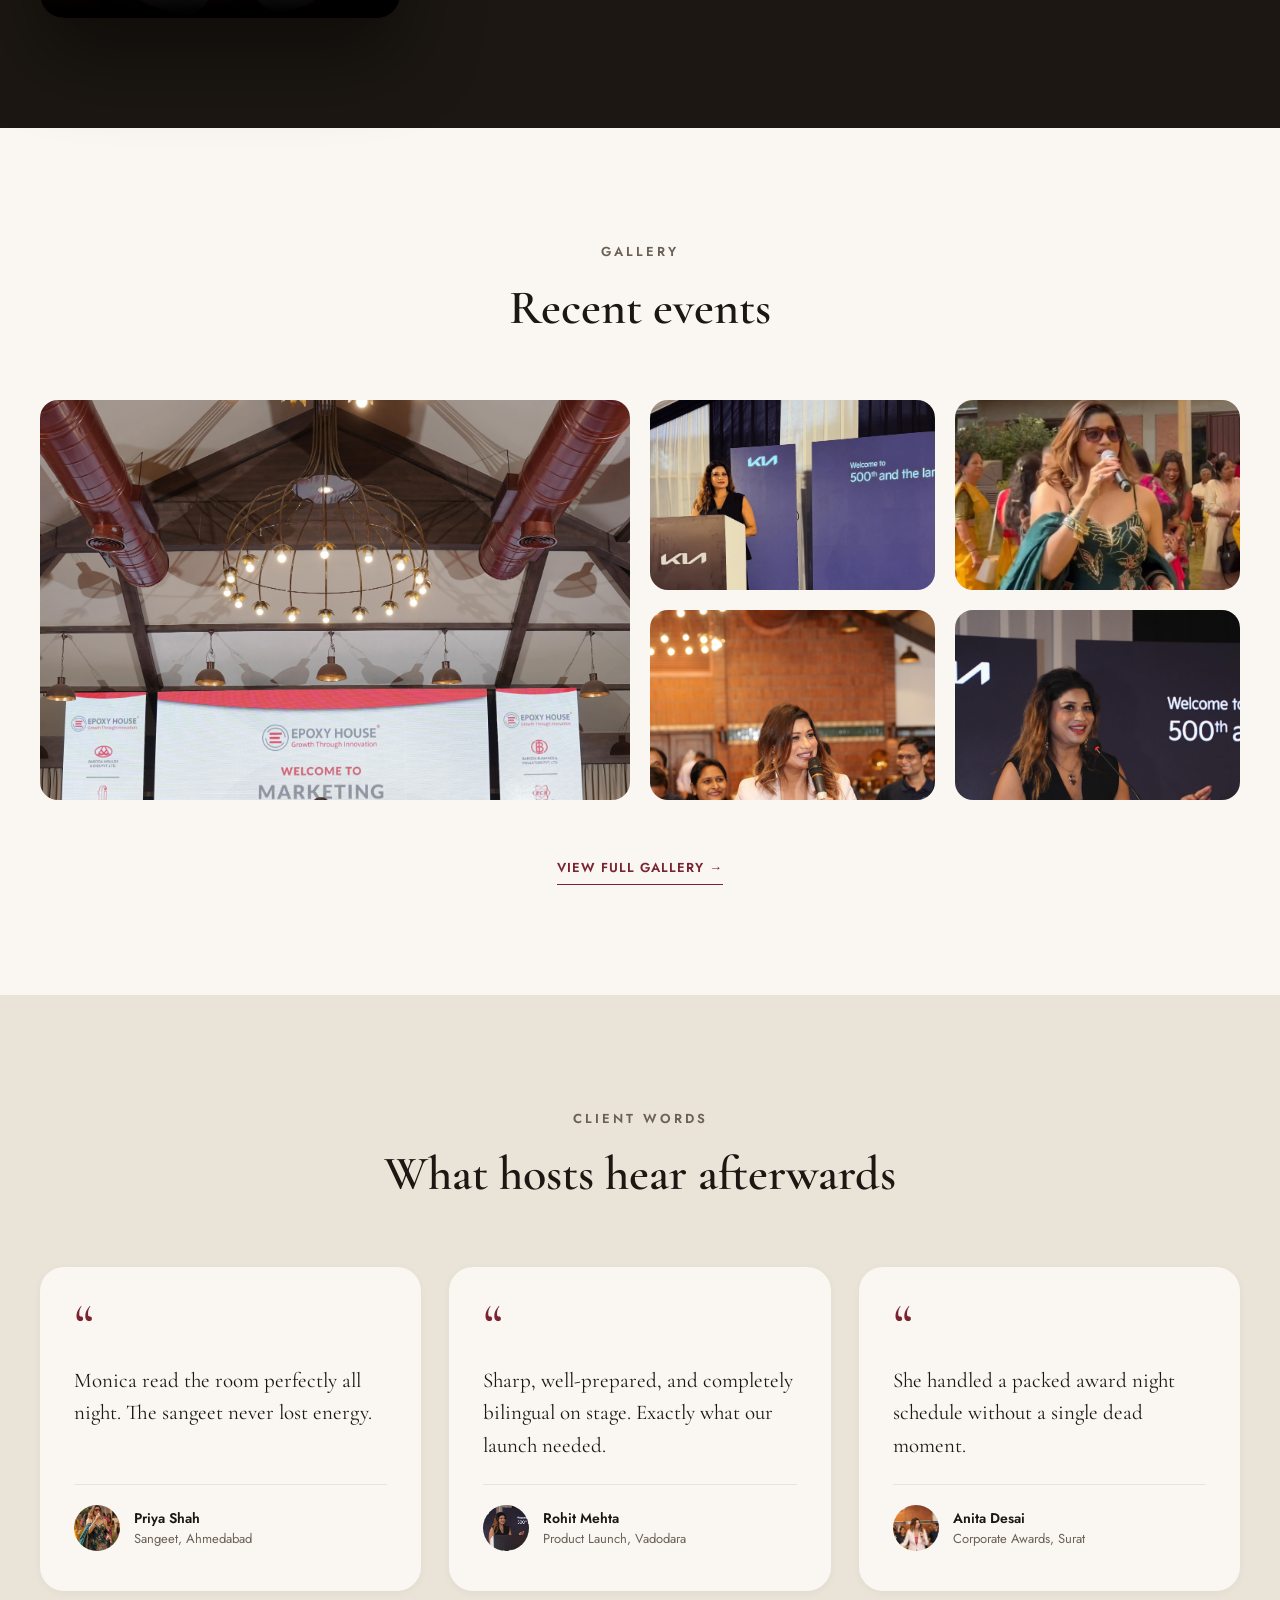
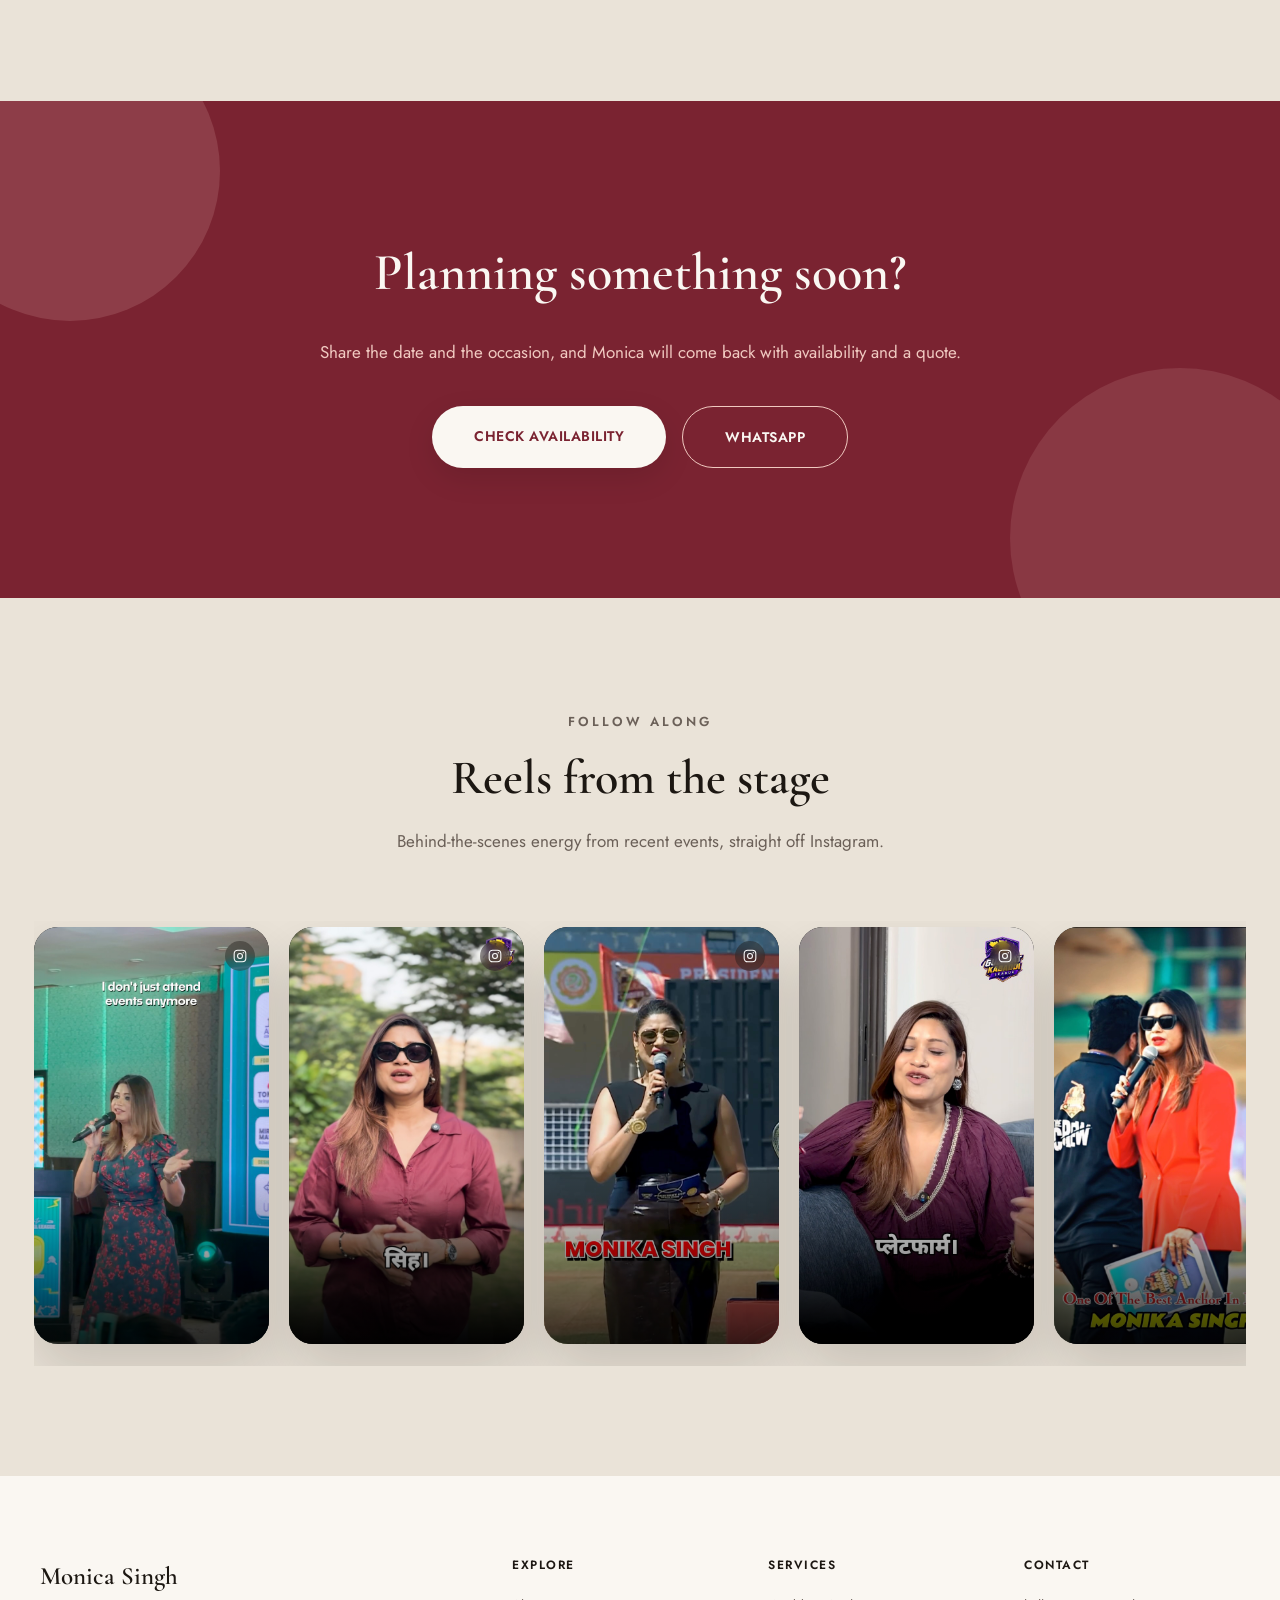
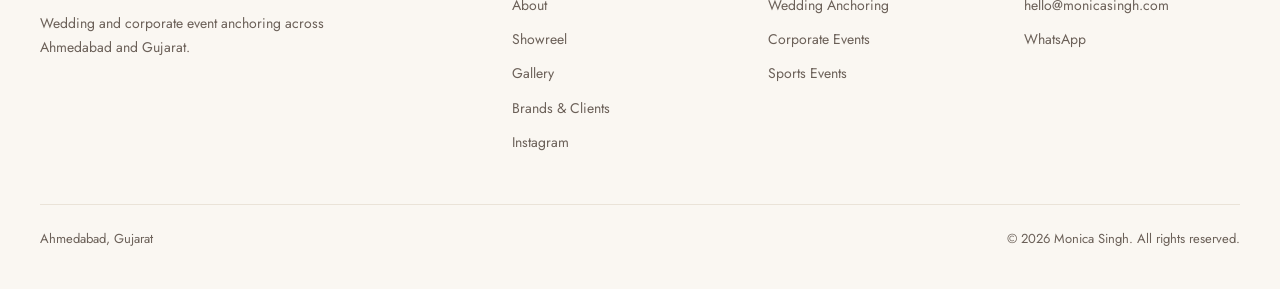
==== commit 22432f2d: "Add Brands nav link, simplify "More" CTA on the logo wall - Add a "Brands" item to the main nav (des" ====
--- a/index.html
+++ b/index.html
@@ -33,7 +33,7 @@
   <link href="https://fonts.googleapis.com/css2?family=Cormorant+Garamond:ital,wght@0,400;0,500;0,600;0,700;1,400;1,500&family=Jost:wght@300;400;500;600&display=swap" rel="stylesheet">
 
   <!-- Stylesheet -->
-  <link rel="stylesheet" href="css/style.css?v=6">
+  <link rel="stylesheet" href="css/style.css?v=7">
 </head>
 <body>
 
@@ -65,6 +65,7 @@
 
         <a href="#action" class="nav-link">Showreel</a>
         <a href="gallery.html" class="nav-link">Gallery</a>
+        <a href="brands.html" class="nav-link">Brands</a>
         <a href="#testimonials" class="nav-link">Reviews</a>
       </nav>
 
@@ -91,6 +92,7 @@
       <a href="corporate-events.html">Corporate Events</a>
       <a href="#action">Watch Showreel</a>
       <a href="gallery.html">Event Gallery</a>
+      <a href="brands.html">Brands</a>
       <a href="#testimonials">Client Reviews</a>
       <a href="#contact" style="color: var(--color-primary); margin-top: 10px;">Enquire Now &rarr;</a>
     </div>
@@ -202,7 +204,7 @@
           </div>
 
           <div class="brand-wall-more">
-            <a href="brands.html" class="collage-link" style="color: var(--color-primary-light);">View all 36 brands &rarr;</a>
+            <a href="brands.html" class="collage-link" style="color: var(--color-primary-light);">More &rarr;</a>
           </div>
         </div>
       </div>
@@ -563,6 +565,6 @@
   </a>
 
   <!-- JavaScript -->
-  <script src="js/app.js?v=6"></script>
+  <script src="js/app.js?v=7"></script>
 </body>
 </html>
